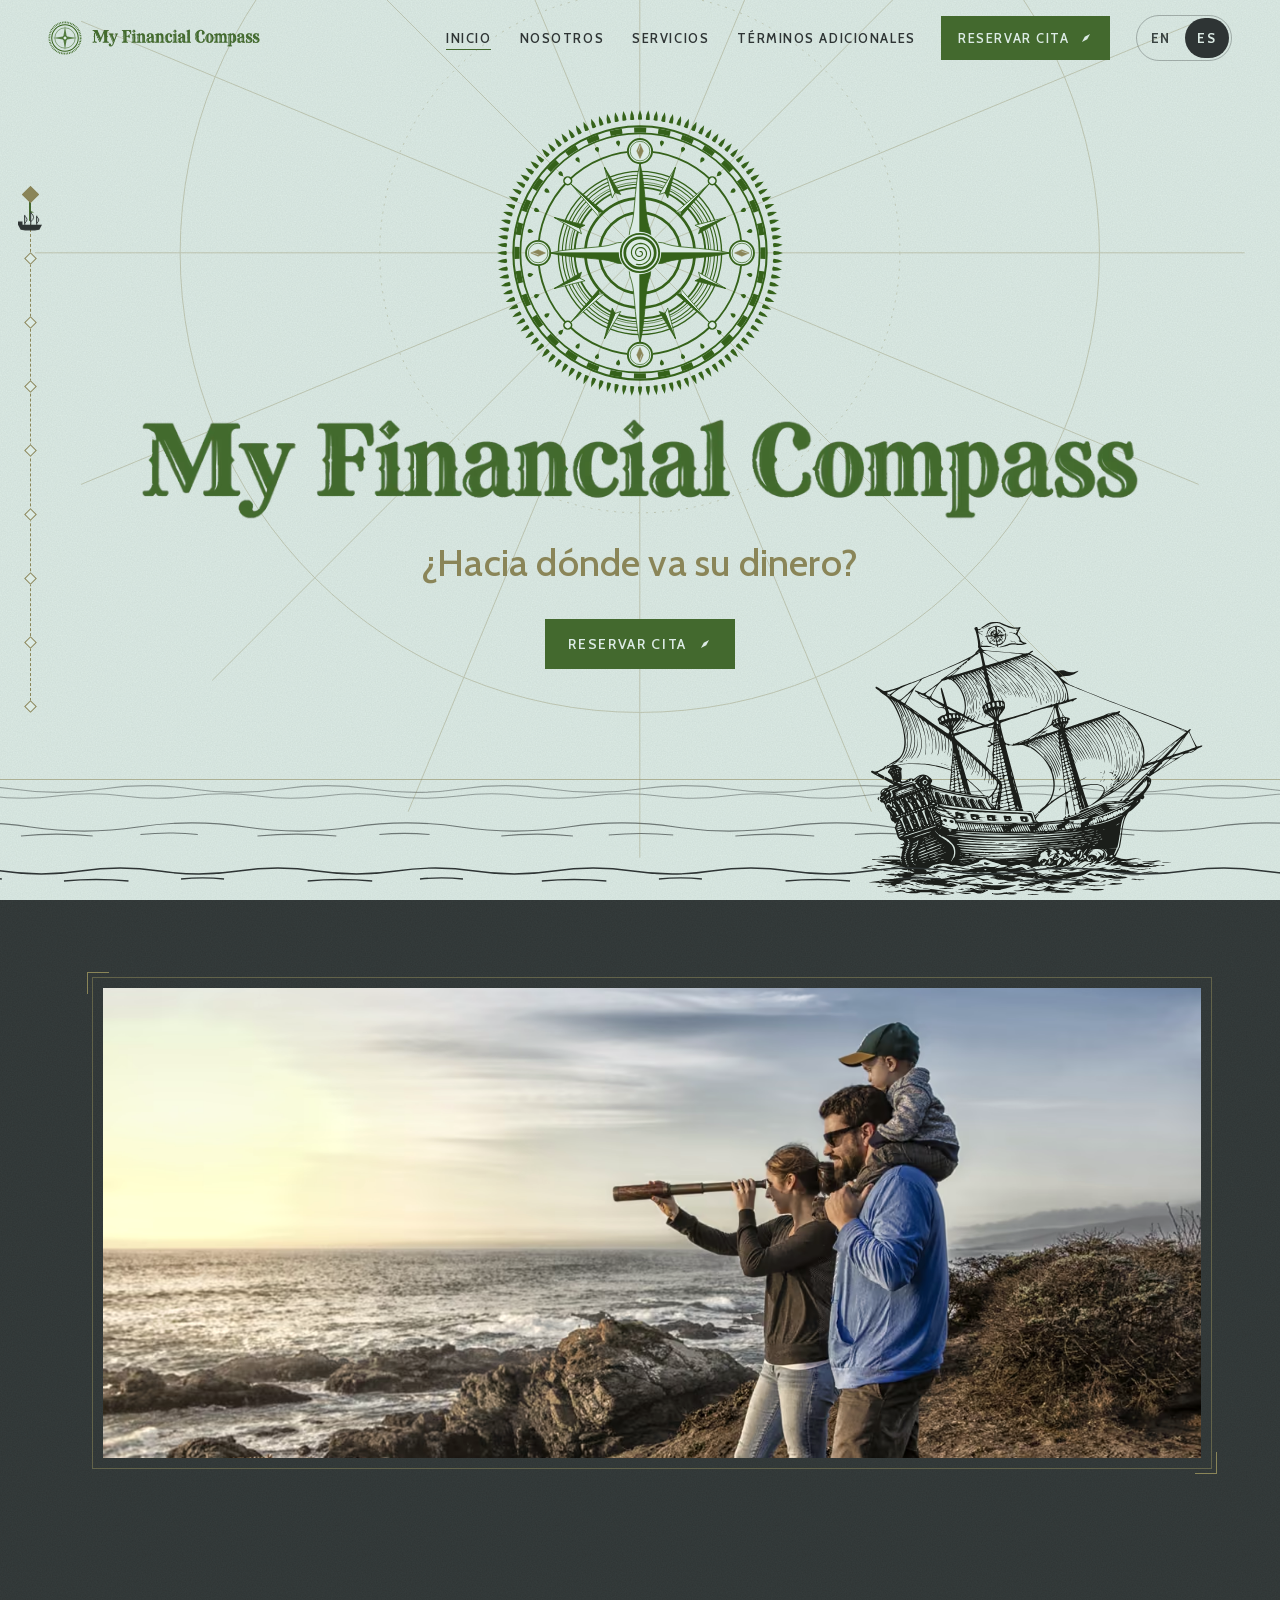
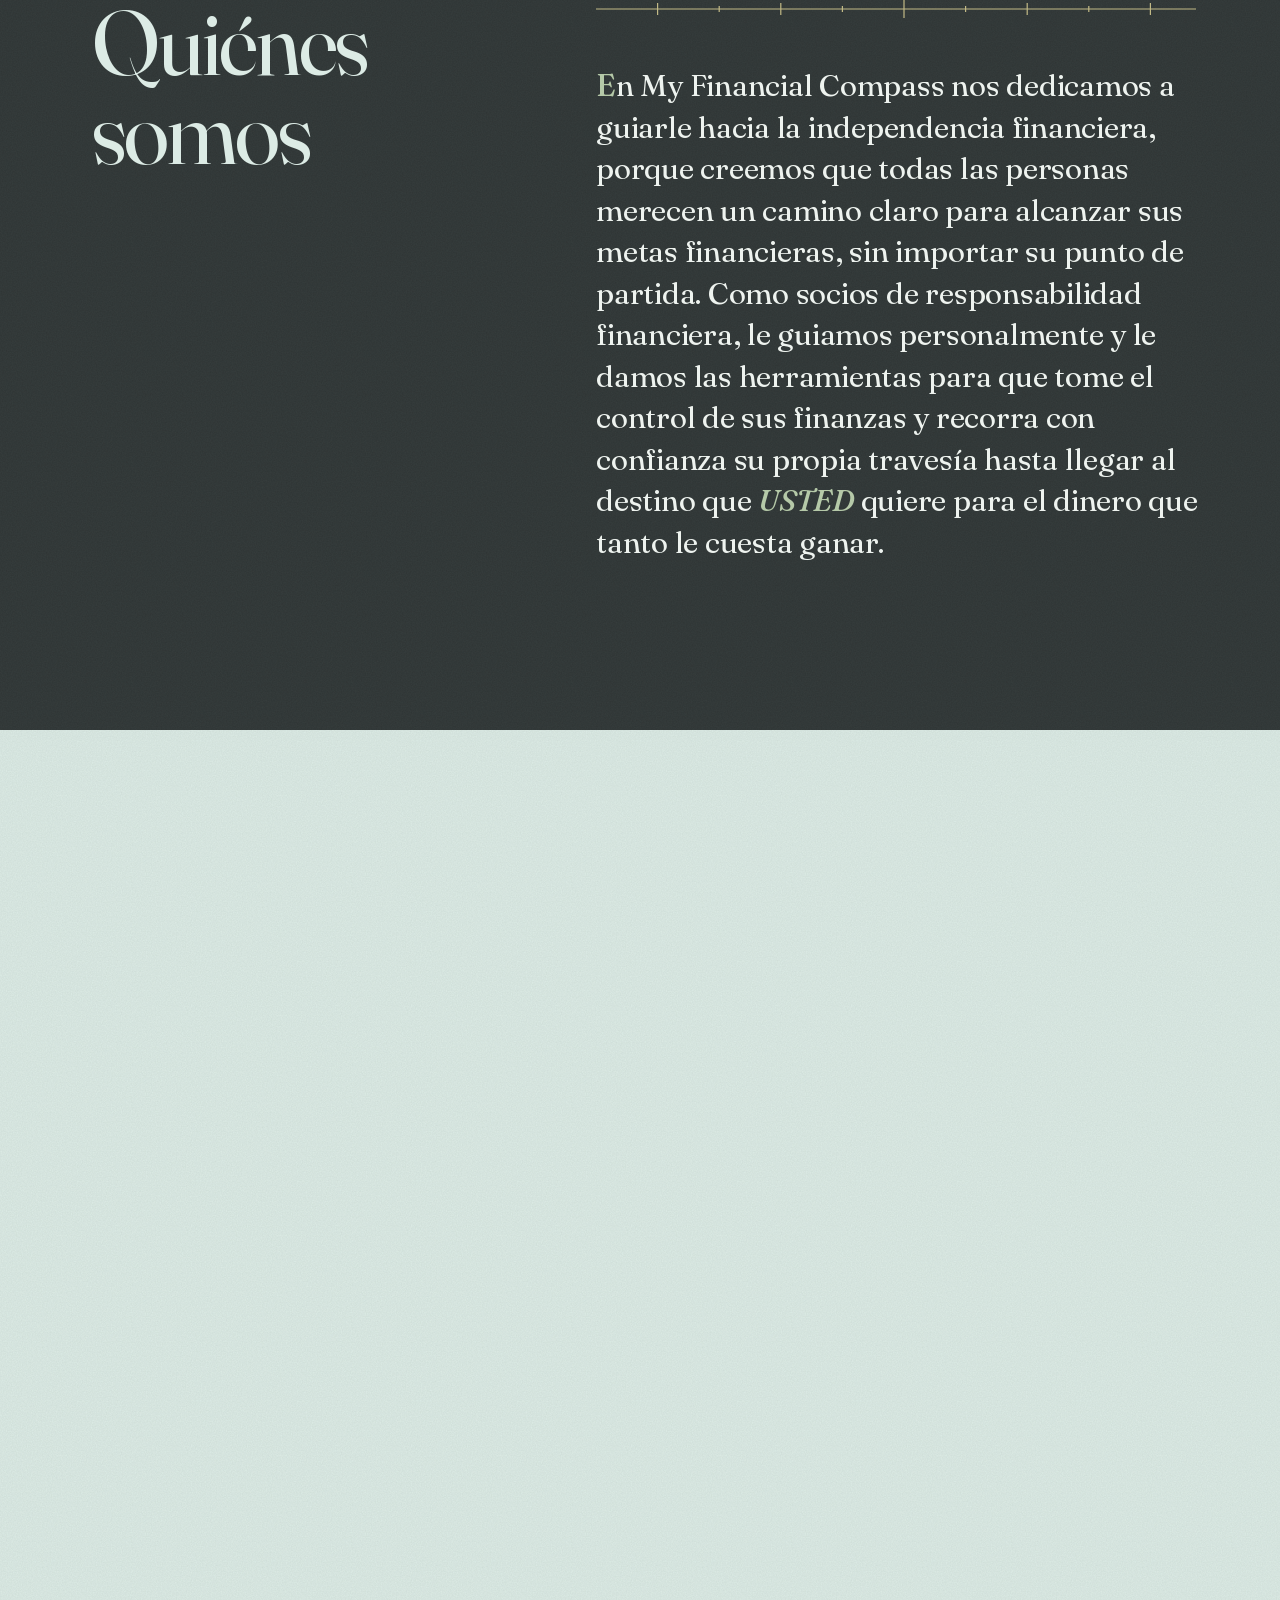
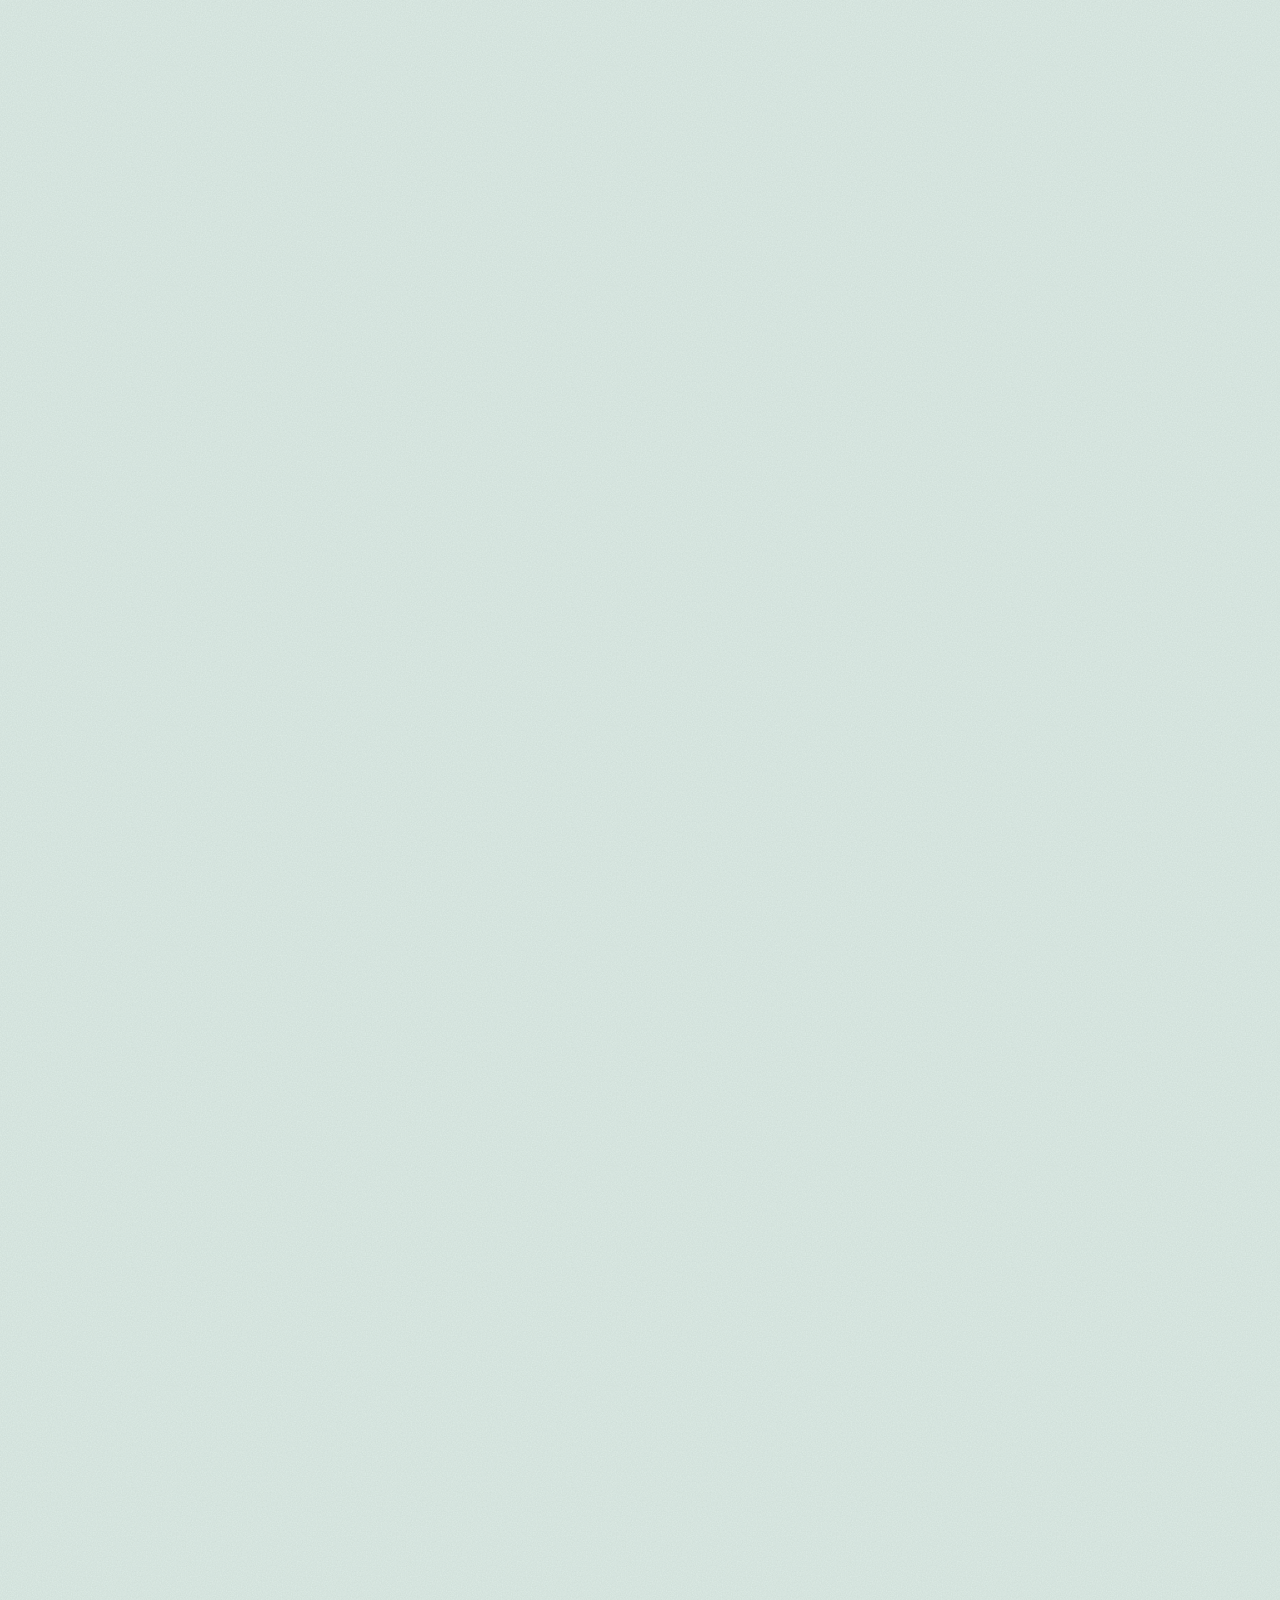
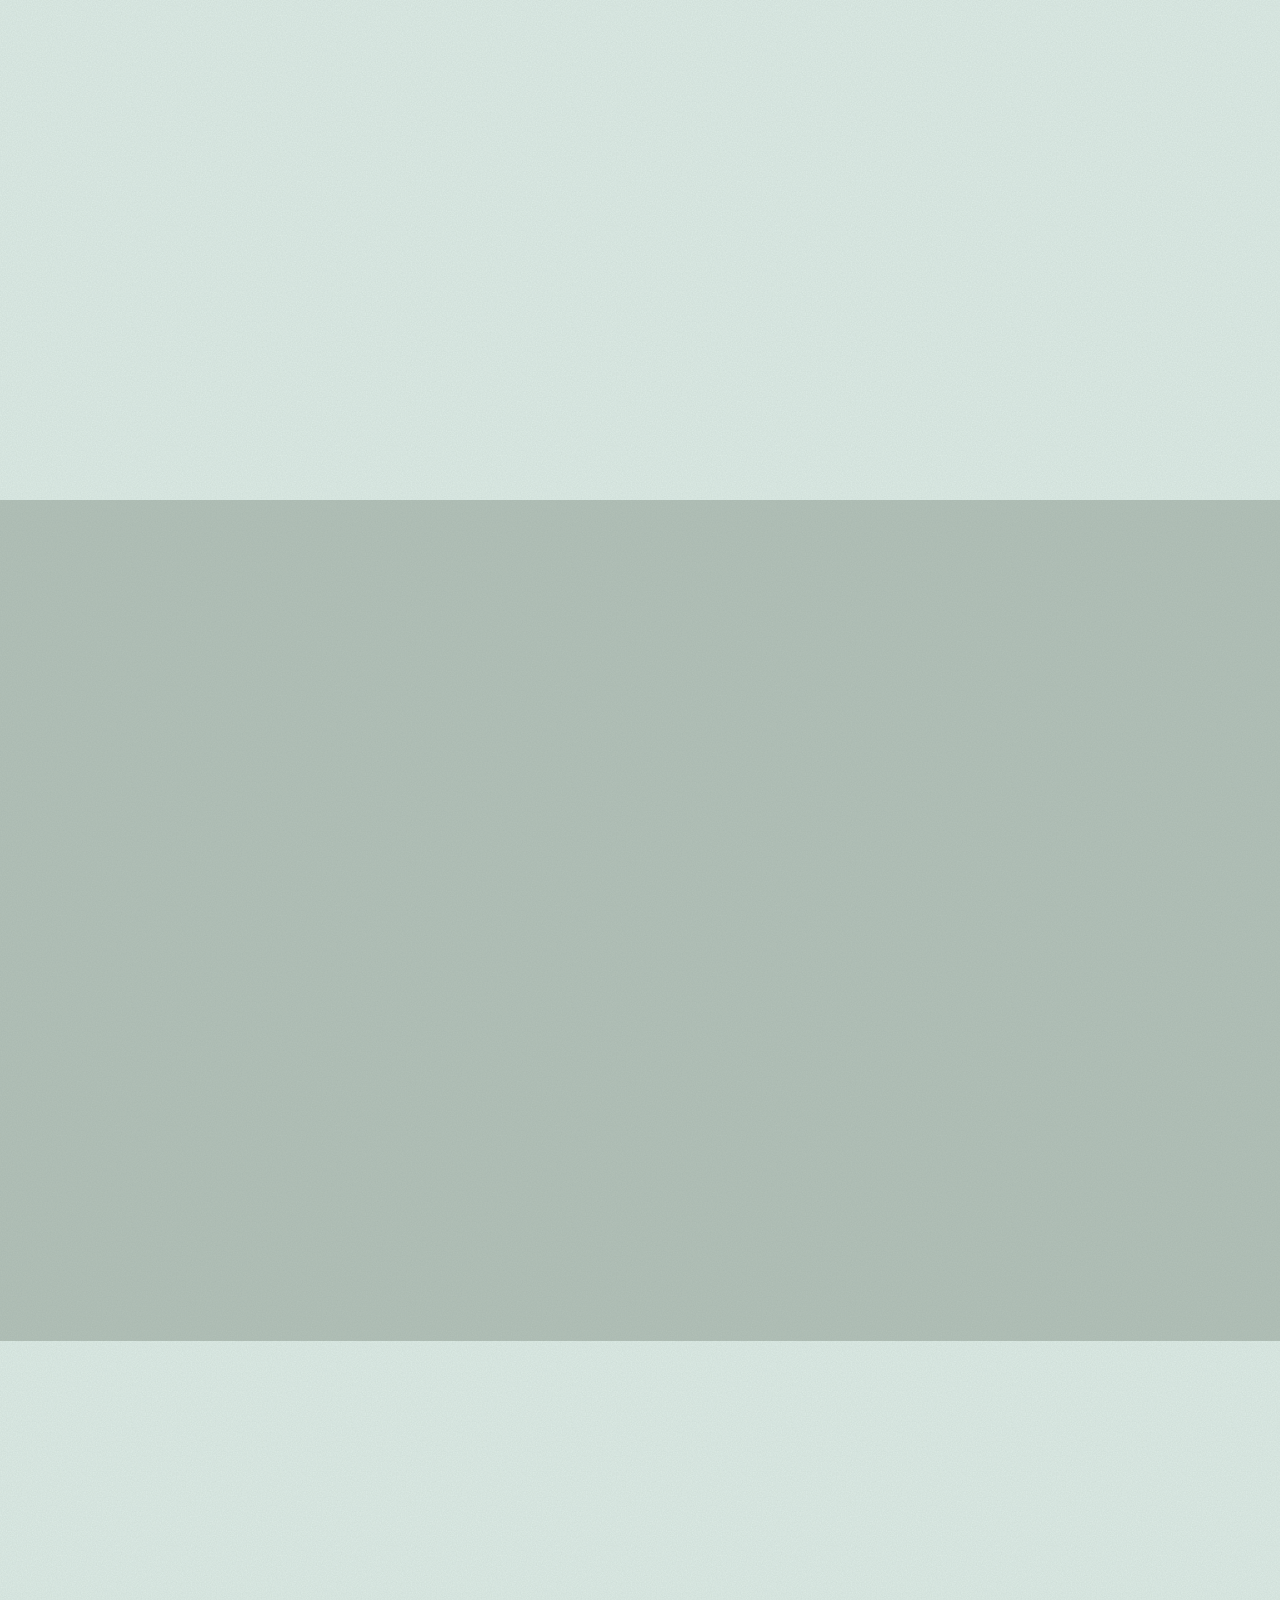
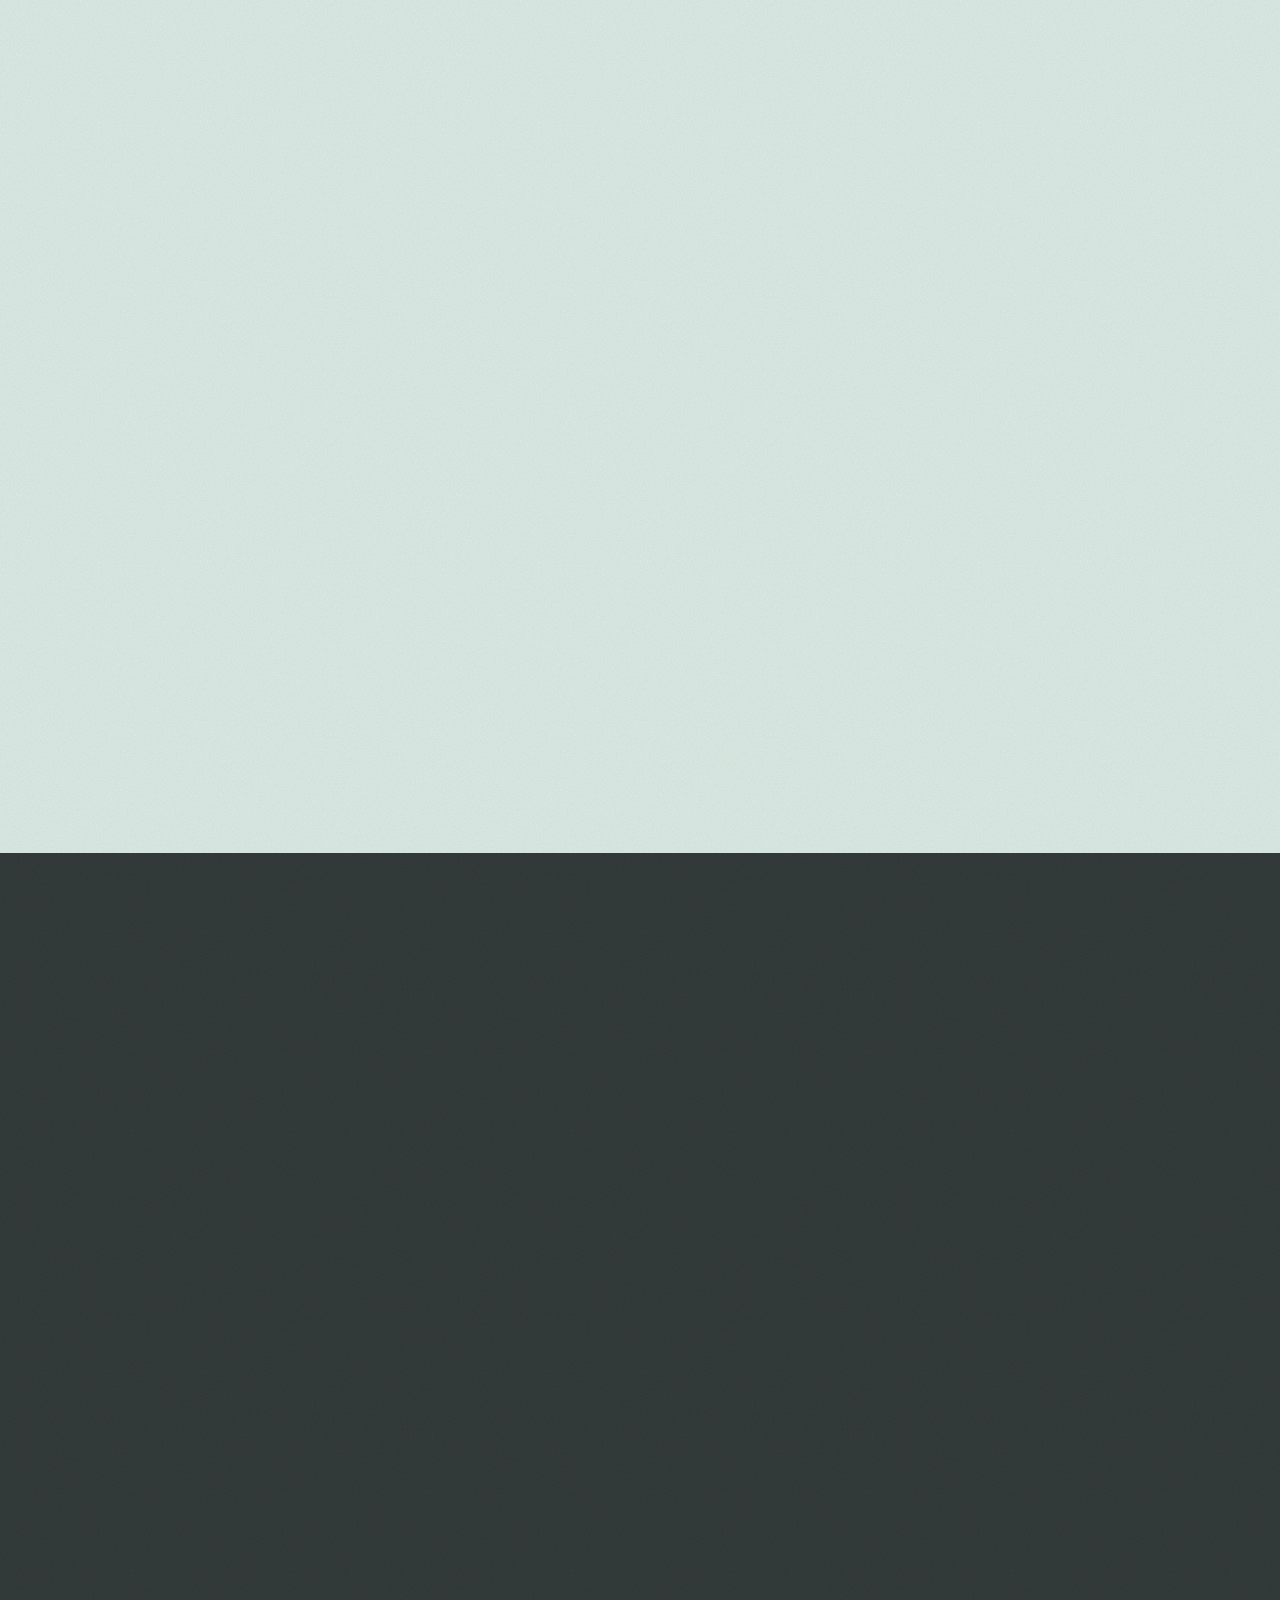
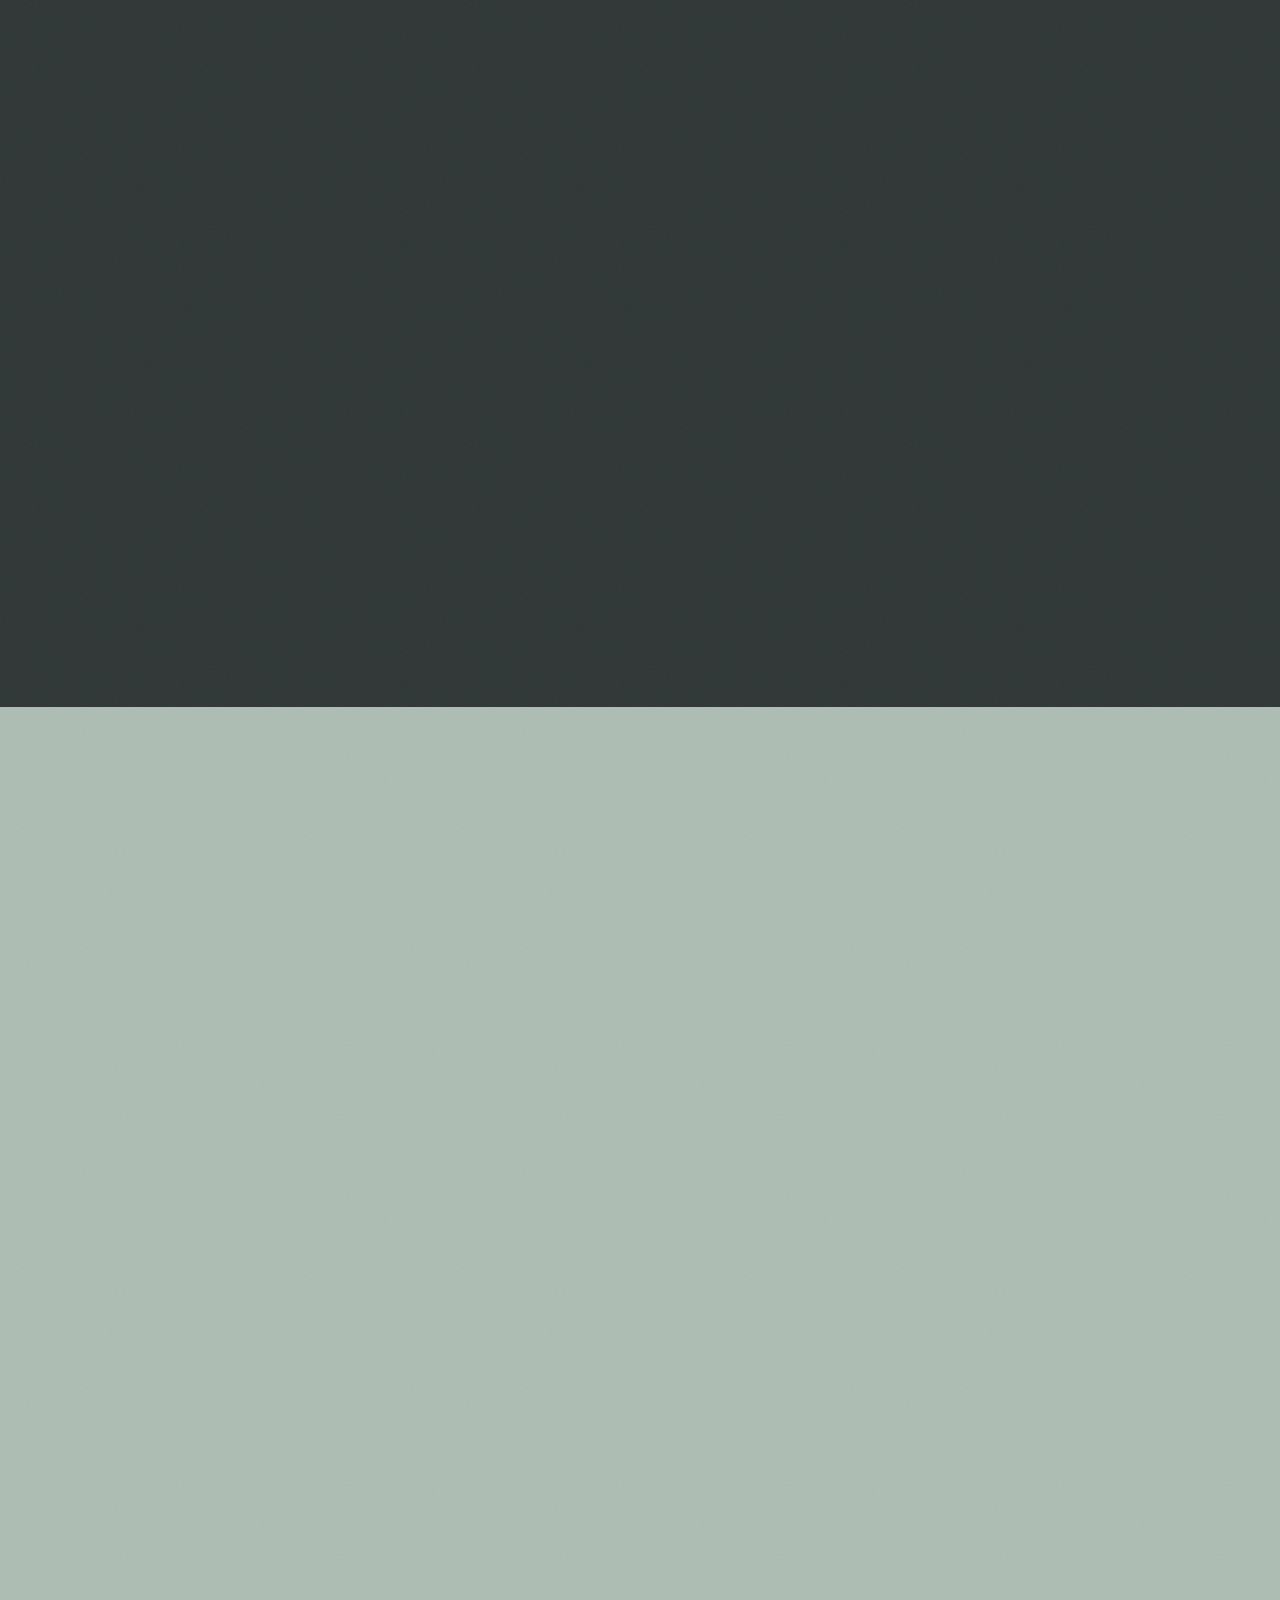
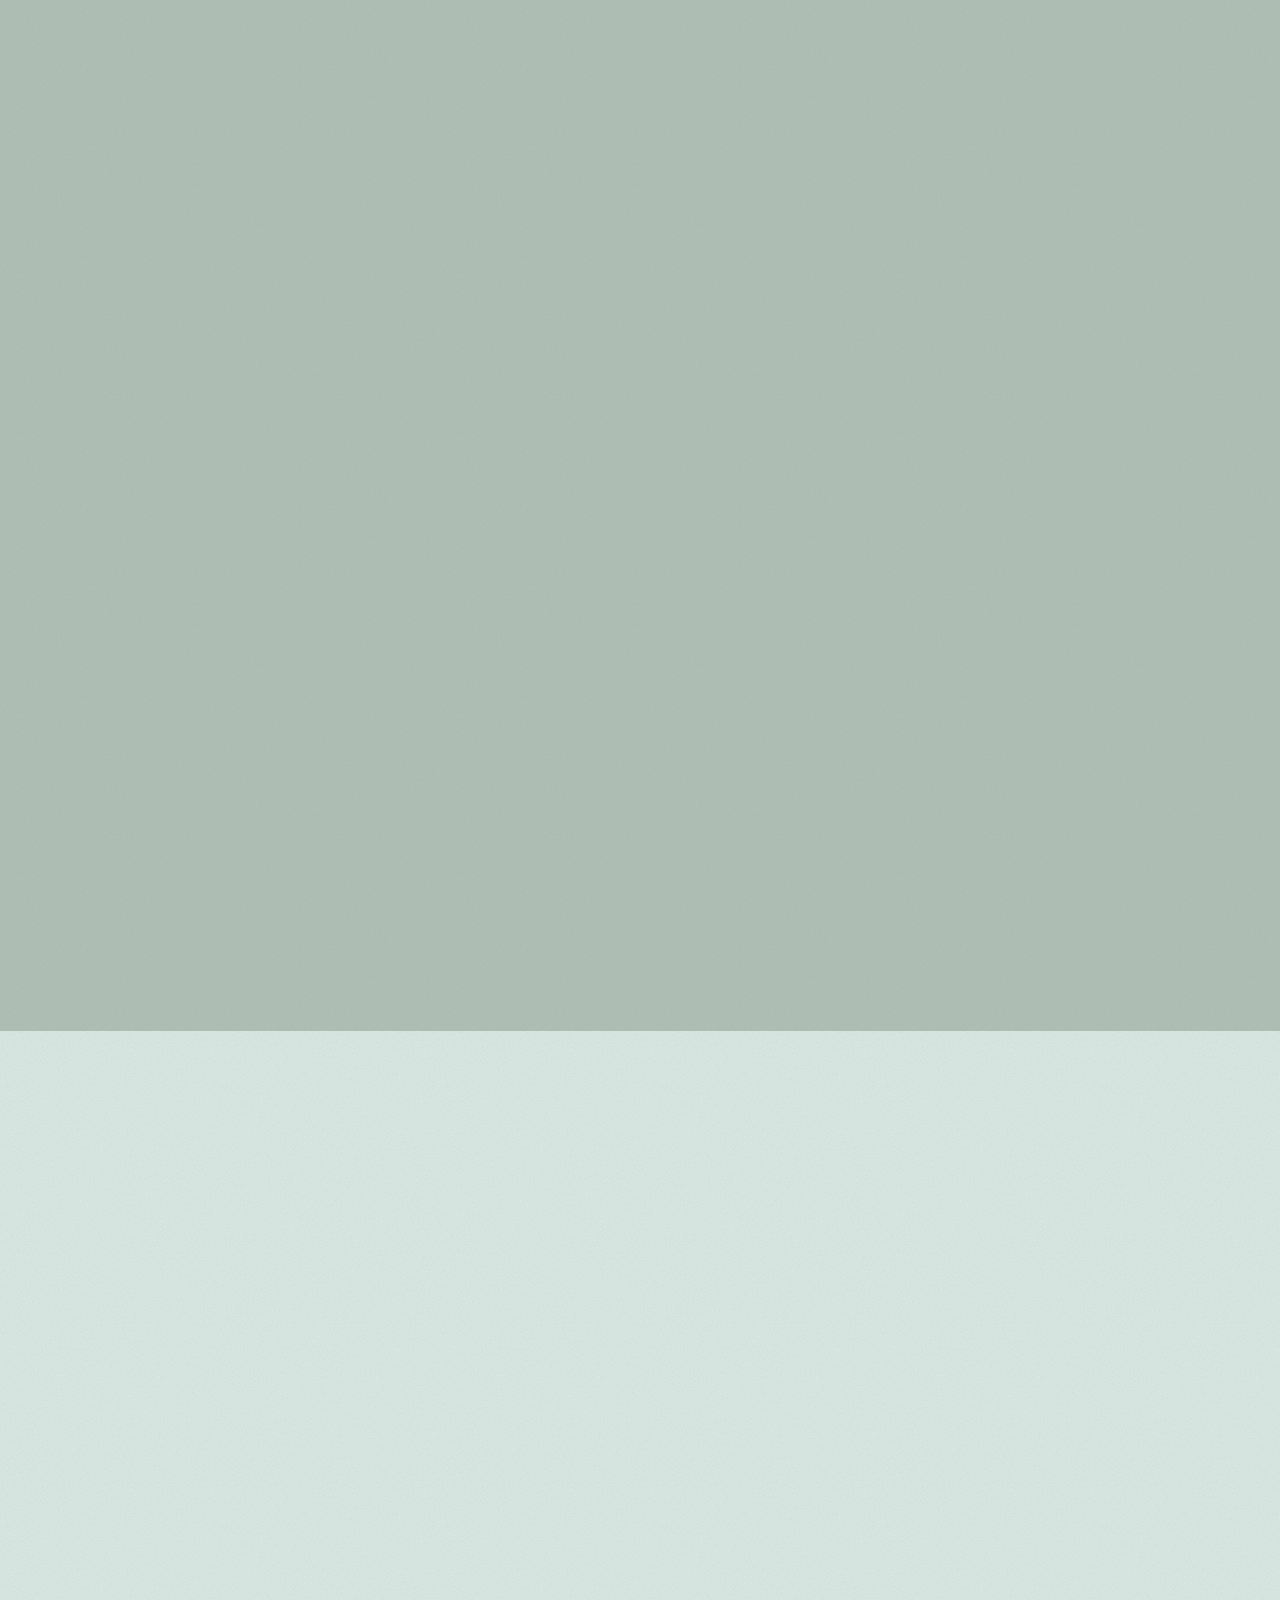
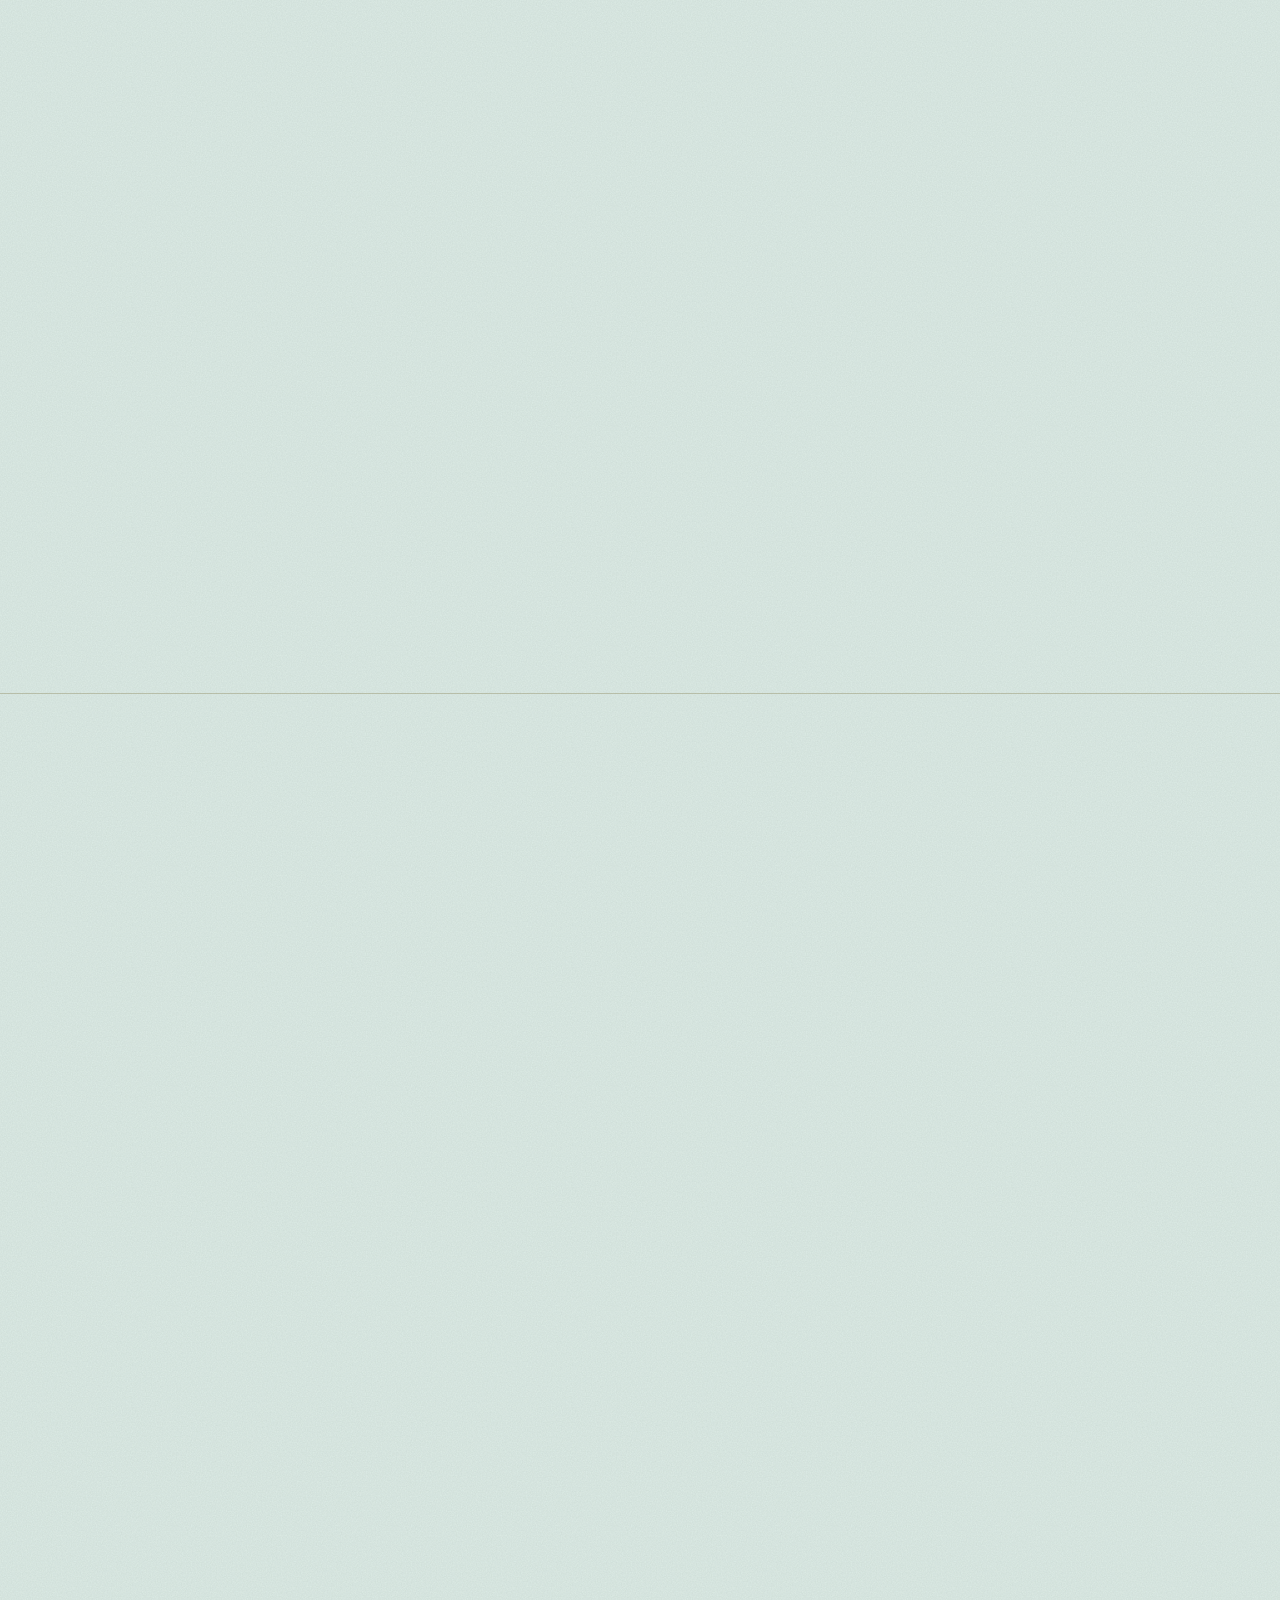
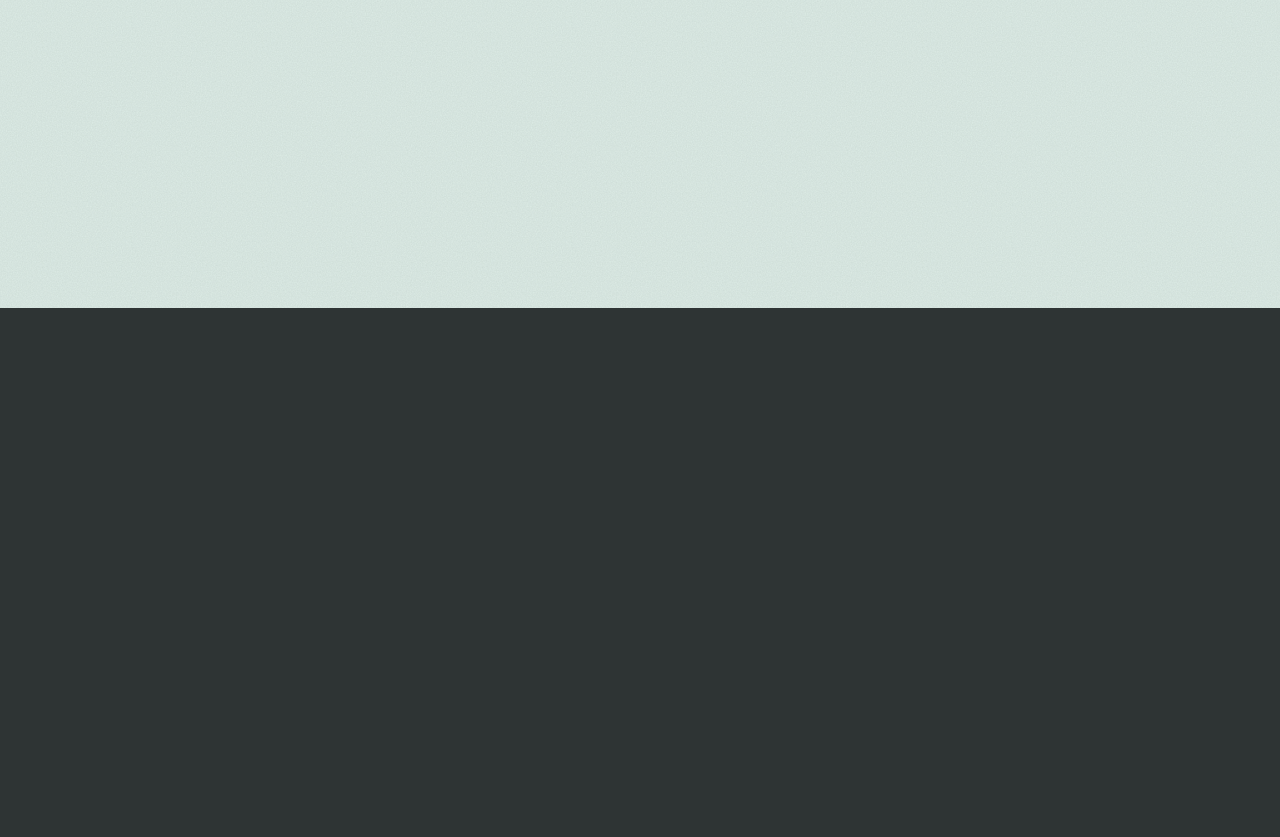
==== es/index.html @ ad10b334 "Add files via upload" ====
<!doctype html>
<html lang="es" class="no-js" data-alt="../">
<head>
<meta charset="utf-8">
<meta name="viewport" content="width=device-width, initial-scale=1, viewport-fit=cover">
<title data-i18n="meta.title">My Financial Compass: Orientación y asesoría financiera experta</title>
<meta name="description" content="My Financial Compass le ayuda a lograr la independencia financiera. Asesoría experta, planes personalizados y estrategias orientadas a sus metas. ¡Comience su travesía hoy!" data-i18n-attr="content:meta.description">
<link rel="canonical" href="https://www.myfinancialcompass.org/es/" data-i18n-attr="href:meta.canonical">
<link rel="alternate" hreflang="en" href="https://www.myfinancialcompass.org/">
<link rel="alternate" hreflang="es" href="https://www.myfinancialcompass.org/es/">
<link rel="alternate" hreflang="x-default" href="https://www.myfinancialcompass.org/">
<meta name="theme-color" content="#DCEBE5">
<meta property="og:type" content="website">
<meta property="og:site_name" content="My Financial Compass">
<meta property="og:title" content="My Financial Compass: Orientación y asesoría financiera experta" data-i18n-attr="content:meta.title">
<meta property="og:description" content="My Financial Compass le ayuda a lograr la independencia financiera. Asesoría experta, planes personalizados y estrategias orientadas a sus metas. ¡Comience su travesía hoy!" data-i18n-attr="content:meta.description">
<meta property="og:url" content="https://www.myfinancialcompass.org/es/" data-i18n-attr="content:meta.canonical">
<meta property="og:locale" content="es_US" data-i18n-attr="content:meta.locale">
<meta property="og:locale:alternate" content="en_US" data-i18n-attr="content:meta.localeAlt">
<meta property="og:image" content="https://www.myfinancialcompass.org/assets/img/og-card.jpg">
<meta property="og:image:width" content="1200">
<meta property="og:image:height" content="630">
<meta property="og:image:alt" content="La rosa de los vientos y el logotipo de My Financial Compass" data-i18n-attr="content:meta.ogAlt">
<meta name="twitter:card" content="summary_large_image">
<meta name="twitter:title" content="My Financial Compass: Orientación y asesoría financiera experta" data-i18n-attr="content:meta.title">
<meta name="twitter:description" content="My Financial Compass le ayuda a lograr la independencia financiera. Asesoría experta, planes personalizados y estrategias orientadas a sus metas. ¡Comience su travesía hoy!" data-i18n-attr="content:meta.description">
<meta name="twitter:image" content="https://www.myfinancialcompass.org/assets/img/og-card.jpg">
<link rel="icon" href="../assets/img/favicon.svg" type="image/svg+xml">
<link rel="icon" href="../assets/img/favicon-32.png" sizes="32x32" type="image/png">
<link rel="apple-touch-icon" href="../assets/img/apple-touch-icon.png">
<link rel="preload" as="image" type="image/avif" fetchpriority="high" media="(min-width: 720px)"
      imagesrcset="../assets/img/wordmark-640.avif 640w, ../assets/img/wordmark-1080.avif 1080w, ../assets/img/wordmark-1600.avif 1600w"
      imagesizes="(min-width: 1180px) 1000px, 88vw">
<link rel="preload" as="font" type="font/woff2" href="../assets/fonts/cabin-normal-latin.woff2" crossorigin>
<script>
/* Runs before first paint: language routing (URL > saved > browser), JS flag, intro mode.
   Redirecting here (instead of swapping text after load) keeps CLS at zero. */
(function () {
  var d = document.documentElement, page = d.lang === "es" ? "es" : "en";
  d.className = d.className.replace("no-js", "js");
  var q = /[?&]lang=(en|es)(?:&|$)/.exec(location.search), saved = null;
  try { saved = localStorage.getItem("mfc-lang"); } catch (e) {}
  var nav = ((navigator.languages && navigator.languages[0]) || navigator.language || "en").toLowerCase();
  var want = q ? q[1] : (page === "es" ? "es" : (saved === "es" || saved === "en" ? saved : (nav.indexOf("es") === 0 ? "es" : "en")));
  if (want !== page) {
    location.replace(d.getAttribute("data-alt") + (q ? "?lang=" + want : "") + location.hash);
    return;
  }
  if (!matchMedia("(prefers-reduced-motion: reduce)").matches) {
    var seen = null;
    try { seen = sessionStorage.getItem("mfc-intro"); } catch (e) {}
    d.className += seen ? " intro-short" : " intro-full";
    try { sessionStorage.setItem("mfc-intro", "1"); } catch (e) {}
  }
})();
</script>
<style>@font-face{font-family: "Cabin";font-style: normal;font-weight: 400 700;font-display: swap;src: url(../assets/fonts/cabin-normal-latin.woff2) format("woff2")}@font-face{font-family: "Fraunces Fallback";src: local("Georgia");size-adjust: 103%;ascent-override: 94%;descent-override: 25%;line-gap-override: 0%}@font-face{font-family: "Cabin Fallback";src: local("Arial");size-adjust: 93%;ascent-override: 104%;descent-override: 27%;line-gap-override: 0%}:root{--forest: #43692E;--forest-deep: #2C4A1E;--rose: #35621A;--brass: #8A8558;--brass-ink: #6B663F;--brass-light: #C2BA86;--ink: #2E3434;--ink-soft: #3A4442;--paper: #DCEBE5;--paper-deep: #B2C1B8;--sage: #B2C1B8;--mist: #EEF3EF;--abyss: #2E3434;--error: #8B2E1F;--serif: "Fraunces","Fraunces Fallback",Georgia,serif;--sans: "Cabin","Cabin Fallback",Arial,sans-serif;--gutter: clamp(16px,4vw,48px);--maxw: 1240px;--bar-h: 64px;--voyage-h: 0px;--ease-out: cubic-bezier(.16,1,.3,1);--ease-in-out: cubic-bezier(.77,0,.18,1);--grain: url("data:image/svg+xml,%3Csvg xmlns='http://www.w3.org/2000/svg' width='220' height='220'%3E%3Cfilter id='n'%3E%3CfeTurbulence type='fractalNoise' baseFrequency='.8' numOctaves='2' stitchTiles='stitch'/%3E%3CfeColorMatrix values='0 0 0 0 .16 0 0 0 0 .2 0 0 0 0 .19 0 0 0 .13 0'/%3E%3C/filter%3E%3Crect width='100%25' height='100%25' filter='url(%23n)'/%3E%3C/svg%3E");color-scheme: light}@media (min-width: 960px){:root{--bar-h: 76px}body{font-size: 1.125rem}}@media (min-width: 1880px){html{font-size: 112.5%}:root{--maxw: 1440px}}@media (min-width: 2400px){html{font-size: 125%}:root{--maxw: 1640px}}@media (max-width: 959px){:root{--voyage-h: calc(46px + env(safe-area-inset-bottom))}}*,*::before,*::after{box-sizing: border-box;margin: 0}html{-webkit-text-size-adjust: 100%;scroll-behavior: smooth;scroll-padding-top: calc(var(--bar-h) + env(safe-area-inset-top));overflow-x: clip}body{font-family: var(--sans);font-size: 1.09rem;line-height: 1.65;color: var(--ink-soft);background-color: var(--paper);background-image: var(--grain);-webkit-font-smoothing: antialiased;text-rendering: optimizeLegibility;overflow-x: clip;padding-bottom: var(--voyage-h)}img,svg,picture{display: block;max-width: 100%}img{height: auto}button{font: inherit;color: inherit;cursor: pointer;border: 0;background: none;padding: 0}a{color: inherit;text-decoration: none}p{text-wrap: pretty}h1,h2,h3,h4{font-weight: 400;text-wrap: balance}ul,ol{padding: 0;list-style: none}::selection{background: var(--forest);color: var(--paper)}:focus-visible{outline: 2px solid var(--forest);outline-offset: 3px}.sr-only{position: absolute !important;width: 1px;height: 1px;padding: 0;margin: -1px;overflow: hidden;clip: rect(0 0 0 0);white-space: nowrap;border: 0}.skip-link{position: fixed;top: -100px;left: 16px;z-index: 100;padding: .7rem 1rem;background: var(--ink);color: var(--paper);font-weight: 600}.skip-link:focus{top: calc(12px + env(safe-area-inset-top))}.btn{--btn-bg: var(--forest);--btn-fg: var(--paper);--btn-sweep: var(--ink);--btn-line: var(--forest);position: relative;isolation: isolate;overflow: hidden;display: inline-flex;align-items: center;justify-content: center;gap: .75em;min-height: 50px;padding: .9rem 1.4rem;font: 600 .875rem/1 var(--sans);letter-spacing: .12em;text-transform: uppercase;color: var(--btn-fg);background: var(--btn-bg);border: 1px solid var(--btn-line);transition: color .5s var(--ease-out)}.btn::before{content: "";position: absolute;inset: -1px;z-index: -1;background: var(--btn-sweep);transform: scaleX(0);transform-origin: left;transition: transform .65s var(--ease-out)}.btn--sm{min-height: 44px;padding: .6rem 1rem;font-size: .8125rem}.btn--ghost{--btn-bg: transparent;--btn-fg: var(--forest);--btn-sweep: var(--forest)}.btn--block{width: 100%}.i-needle{width: 14px;height: 14px;fill: currentColor;flex: none;transform: rotate(45deg);transition: transform .9s var(--ease-out)}@media (hover: hover){.btn:hover::before{transform: scaleX(1)}.btn--ghost:hover{--btn-fg: var(--paper)}.btn:hover .i-needle,a:hover>.i-needle{transform: rotate(405deg)}}.coord{font: 600 .8125rem/1.3 var(--sans);letter-spacing: .18em;text-transform: uppercase;color: var(--brass-ink);font-variant-numeric: tabular-nums}.site-header{position: fixed;inset: 0 0 auto;z-index: 50;padding-top: env(safe-area-inset-top);transition: background-color .5s var(--ease-out),box-shadow .5s var(--ease-out)}.bar{height: var(--bar-h);display: flex;align-items: center;gap: clamp(8px,2vw,28px);padding-inline: max(var(--gutter),env(safe-area-inset-left)) max(var(--gutter),env(safe-area-inset-right));transition: height .5s var(--ease-out)}.is-compact .site-header,.menu-open .site-header{background-color: rgba(220,235,229,.95);box-shadow: 0 1px 0 rgba(138,133,88,.45)}@supports (backdrop-filter: blur(8px)){.is-compact .site-header{background-color: rgba(220,235,229,.9);backdrop-filter: blur(10px) saturate(1.1);-webkit-backdrop-filter: blur(10px) saturate(1.1)}}@media (min-width: 960px){.is-compact .bar{height: 62px}}.brand{display: flex;align-items: center;gap: 10px;min-height: 44px;margin-right: auto;color: var(--rose)}.mini-compass{width: 34px;height: 34px;flex: none;overflow: visible}.mini-star{transform-box: view-box;transform-origin: 0 0}.brand-word{width: clamp(104px,30vw,168px);opacity: 0;transform: translateY(6px);transition: opacity .5s var(--ease-out),transform .6s var(--ease-out)}.is-compact .brand-word,.menu-open .brand-word{opacity: 1;transform: none}.nav{display: none}.nav ul{display: flex;gap: clamp(18px,2.2vw,34px)}.nav a{position: relative;display: inline-flex;align-items: center;min-height: 44px;font: 600 .8125rem/1 var(--sans);letter-spacing: .12em;text-transform: uppercase;color: var(--ink)}.nav a::after{content: "";position: absolute;left: 0;right: 0;bottom: 10px;height: 1px;background: var(--forest);transform: scaleX(0);transform-origin: right;transition: transform .5s var(--ease-out)}.nav a:hover::after,.nav a[aria-current="true"]::after{transform: scaleX(1);transform-origin: left}.bar-book{display: none}@media (min-width: 540px){.bar-book{display: inline-flex}}.nav a,.bar-book{white-space: nowrap}@media (min-width: 1100px){.nav{display: block}}.menu-toggle{display: inline-flex;align-items: center;gap: 10px;min-height: 44px;min-width: 44px;justify-content: flex-end;font: 600 .8125rem/1 var(--sans);letter-spacing: .14em;text-transform: uppercase;color: var(--ink)}.menu-icon{display: grid;gap: 6px;width: 22px}.menu-icon span{height: 1.5px;background: currentColor;transition: transform .45s var(--ease-out)}.menu-open .menu-icon span:first-child{transform: translateY(3.75px) rotate(45deg)}.menu-open .menu-icon span:last-child{transform: translateY(-3.75px) rotate(-45deg)}@media (min-width: 1100px){.menu-toggle{display: none}}.lang{display: inline-flex;flex: none;gap: 2px;padding: 2px;border: 1px solid rgba(46,52,52,.32);border-radius: 999px}.lang-opt{display: inline-flex;align-items: center;justify-content: center;min-width: 44px;min-height: 40px;padding: 0 12px;border-radius: 999px;font: 700 .8125rem/1 var(--sans);letter-spacing: .12em;color: var(--ink-soft);transition: background-color .3s var(--ease-out),color .3s var(--ease-out)}.lang-opt[aria-current="true"]{background: var(--ink);color: var(--paper)}@media (hover: hover){.lang-opt:not([aria-current="true"]):hover{color: var(--forest)}}@media (max-width: 380px){.menu-toggle-label{display: none}}.menu[hidden]{display: none}.hero{position: relative;display: grid;grid-template-rows: 1fr auto;min-height: calc(100vh - var(--voyage-h));min-height: calc(100svh - var(--voyage-h));padding-top: calc(var(--bar-h) + env(safe-area-inset-top));overflow: clip}.hero-inner{position: relative;z-index: 2;display: flex;flex-direction: column;align-items: center;justify-content: center;gap: clamp(10px,2.2vh,24px);padding: clamp(12px,3vh,40px) var(--gutter) 0;text-align: center}.hero-rose-wrap{position: relative;width: clamp(140px,min(32vh,44vw),22.5rem);aspect-ratio: 1}.hero-rose{position: absolute;inset: 0}.hero-rhumbs{position: absolute;left: -160%;top: -160%;width: 420%;height: 420%;max-width: none;color: var(--brass);opacity: .34;pointer-events: none;z-index: -1}.hero-rhumbs path,.hero-rhumbs circle{stroke-width: 1}.compass{position: relative;width: 100%;height: 100%;--c-ink: var(--rose);--c-paper: var(--paper)}.c-layer,.c-teeth>svg,.c-rings>svg{position: absolute;inset: 0;width: 100%;height: 100%;overflow: visible}.c-star,.c-teeth,.c-needles,.c-band,.c-center{transform-origin: 50% 50%}.c-star{will-change: transform}.compass--hero .dia{fill: var(--brass);stroke: var(--brass)}.hero-title{position: relative;width: min(88vw,62.5rem);line-height: 0}.hero-wordmark{width: 100%}.hero-sub{position: relative;font: 500 clamp(1.5rem,3.1vw,2.35rem)/1.2 var(--sans);color: var(--brass);letter-spacing: .005em;max-width: min(100%,46rem)}:root[lang="en"] .hero-sub{text-transform: capitalize}.hero-actions{display: flex;flex-wrap: wrap;align-items: center;justify-content: center;gap: 14px 28px;margin-top: clamp(4px,1.5vh,16px)}.horizon{position: relative;z-index: 1;height: clamp(120px,25vh,280px);pointer-events: none}.horizon::before{content: "";position: absolute;left: 0;right: 0;top: 46%;height: 1px;background: rgba(138,133,88,.55)}.sea{position: absolute;left: -6%;width: 112%;height: 30px;max-width: none;fill: none;stroke: var(--ink);stroke-width: 1.1;overflow: visible}.sea path{vector-effect: non-scaling-stroke}.sea--back{top: 44%;opacity: .4;animation: sea 7s ease-in-out infinite alternate}.sea--mid{top: 62%;opacity: .62;animation: sea 5.5s ease-in-out infinite alternate-reverse}.sea--front{bottom: 4%;z-index: 3;stroke-width: 1.4;animation: sea 4.6s ease-in-out infinite alternate}@keyframes sea{to{transform: translateX(-4.5%)}}.hero.is-paused .sea{animation-play-state: paused}.ship{position: absolute;aspect-ratio: 841 / 673}.ship-layer{position: absolute;max-width: none}.ship-hull{left: 6.18%;top: 52.3%;width: 79.07%;height: 40.12%}.ship-rig-l{left: 3.69%;top: 2.38%;width: 46.49%;height: 80.68%;transform-origin: 84.1% 83.2%}.ship-rig-r{left: 49.7%;top: 11.29%;width: 50.18%;height: 71.92%;transform-origin: -13.7% 81%}.ship-flag{left: 35.43%;top: .89%;width: 13.79%;height: 9.66%;transform-origin: 1.7% 52.3%}.ship-waves{left: .71%;top: 82.62%;width: 90.37%;height: 17.38%}.ship--hero{z-index: 2;width: clamp(170px,44vw,440px);right: clamp(4px,6vw,150px);bottom: 2%;transform-origin: 46% 88%}@media (min-width: 960px){.ship--hero{width: clamp(260px,27vw,460px)}}@media (orientation: landscape) and (max-height: 560px){.hero{min-height: 0}.hero-inner{padding-top: 8px;gap: 10px}.hero-rose-wrap{width: clamp(110px,30vh,170px)}.hero-title{width: min(64vw,40rem)}.hero-sub{font-size: 1.5rem}.horizon{height: 150px}.ship--hero{width: 190px}}main>.sec,.site-footer{content-visibility: auto;contain-intrinsic-size: auto 1000px}#values.is-pinned{contain-intrinsic-size: auto 3000px}#services,#captain,#contact,#terms{contain-intrinsic-size: auto 1500px}.voyage{position: fixed;z-index: 40;color: var(--ink);--v-line: var(--brass);--v-fill: var(--forest);--v-paper: var(--paper);transition: opacity .5s}.voyage-track{position: relative}.voyage-line,.voyage-progress{position: absolute;pointer-events: none}.voyage ol{position: relative;display: flex;justify-content: space-between}.port{position: relative;display: grid;place-items: center}.port-mark{width: 9px;height: 9px;rotate: 45deg;border: 1.5px solid var(--v-line);background: var(--v-paper);transition: background-color .4s,border-color .4s,scale .5s var(--ease-out)}.port.is-passed .port-mark{background: var(--v-fill);border-color: var(--v-fill)}.port.is-current .port-mark{background: var(--brass);border-color: var(--brass);scale: 1.35}.voyage-ship{position: absolute;width: 30px;height: 26px;pointer-events: none;will-change: transform}.on-dark .voyage{color: var(--paper);--v-paper: var(--abyss);--v-fill: var(--brass-light)}.vs-sails{transform-box: fill-box;transform-origin: 50% 100%;transition: transform .8s var(--ease-out)}.voyage.is-docked .vs-sails{transform: scaleY(.35)}@media (min-width: 960px){.voyage{left: max(14px,env(safe-area-inset-left));top: 50%;translate: 0 -50%;width: 32px;height: min(60vh,540px)}.voyage-track{height: 100%}.voyage-line{left: 50%;top: 14px;bottom: 14px;border-left: 1.5px dashed var(--v-line)}.voyage-progress{left: calc(50% - .75px);top: 14px;bottom: 14px;width: 2px;background: var(--v-fill);transform-origin: top;transform: scaleY(0)}.voyage ol{flex-direction: column;height: 100%}.port{width: 32px;height: 28px}.port-label{position: absolute;left: 40px;top: 50%;translate: -6px -50%;display: flex;gap: 8px;align-items: baseline;padding: 7px 10px;background: var(--ink);color: var(--paper);font: 600 .8125rem/1.2 var(--sans);white-space: nowrap;opacity: 0;pointer-events: none;transition: opacity .3s,translate .4s var(--ease-out)}.port-label .coord{color: var(--brass-light);font-size: .75rem}.port:hover .port-label,.port:focus-visible .port-label{opacity: 1;translate: 0 -50%}.voyage-ship{left: 50%;top: 14px;margin: -13px 0 0 -15px}}@media (max-width: 959px){.voyage{left: 0;right: 0;bottom: 0;height: var(--voyage-h);padding: 0 max(10px,env(safe-area-inset-left)) env(safe-area-inset-bottom) max(10px,env(safe-area-inset-right));background: rgba(220,235,229,.95);box-shadow: 0 -1px 0 rgba(46,52,52,.25)}.on-dark .voyage{background: rgba(46,52,52,.95)}.voyage-track{height: 46px}.voyage-line{top: 50%;left: calc(100% / 18);right: calc(100% / 18);border-top: 1.5px dashed var(--v-line)}.voyage-progress{top: calc(50% - .75px);left: calc(100% / 18);right: calc(100% / 18);height: 2px;background: var(--v-fill);transform-origin: left;transform: scaleX(0)}.voyage ol{height: 100%}.voyage li{flex: 1 1 0}.port{width: 100%;height: 46px}.port-label{position: absolute;width: 1px;height: 1px;overflow: hidden;clip: rect(0 0 0 0);white-space: nowrap}.voyage-ship{top: 2px;left: calc(100% / 18);margin-left: -15px;width: 28px;height: 24px}}.compass--hero .c-teeth{animation: spin 220s linear infinite}.ship--hero{animation: ship-rock 6.6s ease-in-out infinite alternate}.ship--hero .ship-rig{animation: rig-breathe 5.4s ease-in-out infinite alternate}.ship--hero .ship-flag{animation: flag-wave 1.6s ease-in-out infinite alternate}.ship--hero .ship-waves{animation: ship-sea 4.8s ease-in-out infinite alternate}.hero.is-paused .ship--hero,.hero.is-paused .ship-layer,.hero.is-paused .c-teeth,.hero.is-paused .sea{animation-play-state: paused}@keyframes spin{to{transform: rotate(360deg)}}@keyframes ship-rock{0%{transform: translateY(0) rotate(-1.9deg)}50%{transform: translateY(-5px) rotate(0deg)}100%{transform: translateY(0) rotate(1.9deg)}}@keyframes rig-breathe{to{transform: scaleX(1.024)}}@keyframes flag-wave{to{transform: skewY(3.5deg) scaleX(.965)}}@keyframes ship-sea{to{transform: translateX(7px)}}:root{--ease-expo: cubic-bezier(.87,0,.13,1);--ease-back: cubic-bezier(.34,1.56,.64,1)}.curtain{display: none}.intro-full .curtain,.intro-short .curtain{display: block;position: absolute;inset: -6px -8px;z-index: 2;background: #d5e4de;transform-origin: 100% 50%;animation: curtain .8s var(--ease-expo) 1.05s both}.intro-full .hero-sub .curtain{animation-duration: .7s;animation-delay: 1.2s}.intro-full .hero-rose{z-index: 3;animation: rose-in .85s var(--ease-expo) .95s backwards}.intro-full .compass--hero [data-draw] circle{stroke-dasharray: 1;animation: draw .7s cubic-bezier(.65,0,.35,1) backwards;animation-delay: calc(var(--k) * 45ms)}.intro-full .compass--hero .c-band{animation: band-in .8s var(--ease-out) .1s backwards}.intro-full .compass--hero .tooth-s{animation: fade-in .22s ease-out backwards;animation-delay: calc(.15s + var(--k) * 40ms)}.intro-full .compass--hero [data-extras]{animation: fade-in .45s ease-out .3s backwards}.intro-full .compass--hero .c-diamonds{animation: fade-in .3s ease-out .35s backwards}.intro-full .compass--hero .dia{animation: dia-lit .3s ease-out backwards;animation-delay: calc(.75s + var(--k) * 90ms)}.intro-full .compass--hero .c-needles{animation: pop-in .7s var(--ease-back) .35s backwards}.intro-full .compass--hero .c-center{animation: pop-in-c .6s cubic-bezier(.34,1.9,.64,1) .4s backwards}.intro-full .compass--hero .c-star{animation: needle 1.3s .4s backwards}.intro-full .hero-actions{animation: fade-in .7s ease-out 1.4s backwards}.intro-full .ship--hero{animation: ship-rock 6.6s ease-in-out infinite alternate,fade-in .7s ease-out 1.45s backwards}.intro-full .site-header{animation: fade-in .7s ease-out 1.5s backwards}.intro-full .voyage{animation: fade-in .7s ease-out 1.55s backwards}@keyframes curtain{from{transform: scaleX(1)}to{transform: scaleX(0)}}@keyframes rose-in{from{transform: translateY(var(--rose-dy)) scale(var(--rose-s))}}:root{--rose-dy: 24svh;--rose-s: 1.2}@media (min-width: 720px){:root{--rose-dy: 18svh;--rose-s: 1.15}}@keyframes draw{from{stroke-dashoffset: 1}to{stroke-dashoffset: 0}}@keyframes band-in{from{opacity: 0;transform: scale(.92)}}@keyframes fade-in{from{opacity: 0}}@keyframes dia-lit{from{fill: var(--rose);stroke: var(--rose)}}@keyframes pop-in{from{opacity: 0;transform: scale(.72)}}@keyframes pop-in-c{from{opacity: 0;transform: scale(.3)}}@keyframes needle{0%{opacity: 0;transform: rotate(-230deg);animation-timing-function: cubic-bezier(.2,.7,.3,1)}12%{opacity: 1}46%{transform: rotate(16deg);animation-timing-function: ease-in-out}62%{transform: rotate(-8deg);animation-timing-function: ease-in-out}76%{transform: rotate(3.5deg);animation-timing-function: ease-in-out}88%{transform: rotate(-1.5deg);animation-timing-function: ease-out}100%{transform: rotate(0deg)}}.intro-short .hero-rose{animation: rose-short .5s var(--ease-out) backwards}.intro-short .compass--hero .c-star{animation: star-short .6s var(--ease-back) backwards}.intro-short .curtain{animation-duration: .5s;animation-delay: .04s}.intro-short .hero-sub .curtain{animation-delay: .1s}@keyframes rose-short{from{opacity: 0;transform: scale(.95)}}@keyframes star-short{from{transform: rotate(-40deg)}}.intro-skip{position: fixed;right: max(16px,env(safe-area-inset-right));bottom: calc(var(--voyage-h) + 16px);z-index: 60;min-height: 44px;padding: 0 16px;font: 600 .8125rem/1 var(--sans);letter-spacing: .14em;text-transform: uppercase;color: var(--brass-ink);border: 1px solid rgba(138,133,88,.6);background: var(--paper)}@media (prefers-reduced-motion: reduce){html{scroll-behavior: auto}.sea,.ship--hero,.ship-layer,.compass--hero .c-teeth{animation: none}}</style>
<link rel="preload" href="../styles.min.css?v=20261026i" as="style" onload="this.onload=null;this.rel='stylesheet'">
<noscript><link rel="stylesheet" href="../styles.min.css?v=20261026i"></noscript>
</head>
<body>
<a class="skip-link" href="#main" data-i18n="ui.skip">Saltar al contenido</a>

<!-- ================================================================ HEADER -->
<header class="site-header" data-header>
  <div class="bar">
    <a class="brand" href="#home" aria-label="My Financial Compass — Inicio" data-i18n-attr="aria-label:ui.brandHome">
      <svg class="mini-compass" viewBox="-50 -50 100 100" aria-hidden="true" focusable="false">
        <circle r="46" fill="none" stroke="currentColor" stroke-width="5" stroke-dasharray="2.2 2.6"/>
        <circle r="39" fill="none" stroke="currentColor" stroke-width="3"/>
        <circle r="30" fill="none" stroke="currentColor" stroke-width="1.5"/>
        <g class="mini-star" data-mini-star><path d="M0-36 4.6-4.6 36 0 4.6 4.6 0 36-4.6 4.6-36 0-4.6-4.6Z" fill="currentColor"/><path d="M0-36 0 36M-36 0 36 0" stroke="var(--paper)" stroke-width="1.2"/><circle r="6" fill="var(--paper)" stroke="currentColor" stroke-width="2.5"/></g>
      </svg>
      <picture class="brand-word">
        <source type="image/avif" srcset="../assets/img/wordmark-640.avif">
        <img src="../assets/img/wordmark-640.webp" width="640" height="66" alt="" decoding="async">
      </picture>
    </a>
    <nav class="nav" aria-label="Principal" data-i18n-attr="aria-label:ui.navMain">
      <ul>
        <li><a href="#home" data-i18n="nav.home">Inicio</a></li>
        <li><a href="#about" data-i18n="nav.about">Nosotros</a></li>
        <li><a href="#services" data-i18n="nav.services">Servicios</a></li>
        <li><a href="#terms" data-i18n="nav.terms">Términos adicionales</a></li>
      </ul>
    </nav>
    <a class="btn btn--sm bar-book" href="https://calendly.com/jacymac2326/my-financial-compass-intro" target="_blank" rel="noopener">
      <span data-i18n="ui.book">Reservar cita</span><span class="sr-only" data-i18n="ui.newTab">(se abre en una pestaña nueva)</span>
      <svg class="i-needle" viewBox="0 0 16 16" aria-hidden="true" focusable="false"><path d="M8 1.5 10 8 8 14.5 6 8Z"/></svg>
    </a>
    <nav class="lang" aria-label="Language / Idioma" data-lang-switch>
      <a class="lang-opt" href="../index.html?lang=en" hreflang="en" lang="en" aria-label="English" data-set-lang="en">EN</a>
      <a class="lang-opt" href="../es/?lang=es" hreflang="es" lang="es" aria-label="Español" aria-current="true" data-set-lang="es">ES</a>
    </nav>
    <button class="menu-toggle" type="button" aria-expanded="false" aria-controls="menu" data-menu-toggle>
      <span class="menu-toggle-label" data-i18n="ui.menu">Menú</span>
      <span class="menu-icon" aria-hidden="true"><span></span><span></span></span>
    </button>
  </div>
</header>

<!-- Mobile menu: full-screen chart. The bar above (language switch + close) stays reachable. -->
<div class="menu" id="menu" hidden data-menu>
  <div class="menu-chart" aria-hidden="true"></div>
  <nav class="menu-nav" aria-label="Principal" data-i18n-attr="aria-label:ui.navMain">
    <ol>
      <li><a href="#home"><span data-i18n="nav.home">Inicio</span></a></li>
      <li><a href="#about"><span data-i18n="nav.about">Nosotros</span></a></li>
      <li><a href="#services"><span data-i18n="nav.services">Servicios</span></a></li>
      <li><a href="#terms"><span data-i18n="nav.terms">Términos adicionales</span></a></li>
    </ol>
  </nav>
  <div class="menu-foot">
    <a class="btn" href="https://calendly.com/jacymac2326/my-financial-compass-intro" target="_blank" rel="noopener">
      <span data-i18n="ui.book">Reservar cita</span><span class="sr-only" data-i18n="ui.newTab">(se abre en una pestaña nueva)</span>
      <svg class="i-needle" viewBox="0 0 16 16" aria-hidden="true" focusable="false"><path d="M8 1.5 10 8 8 14.5 6 8Z"/></svg>
    </a>
    <p><a href="tel:+17575023737">(757) 502 - 3737</a><br><a href="mailto:info@myfinancialcompass.org">info@myfinancialcompass.org</a></p>
  </div>
</div>

<!-- ================================================================ VOYAGE BAR -->
<nav class="voyage" aria-label="Bitácora de travesía" data-i18n-attr="aria-label:ui.voyage" data-voyage>
  <div class="voyage-track">
    <span class="voyage-line" aria-hidden="true"></span>
    <span class="voyage-progress" aria-hidden="true" data-voyage-progress></span>
    <ol>
      <li><a class="port" href="#home"><span class="port-mark" aria-hidden="true"></span><span class="port-label"><span data-i18n="port.home">Inicio</span></span></a></li>
      <li><a class="port" href="#about"><span class="port-mark" aria-hidden="true"></span><span class="port-label"><span data-i18n="port.about">Quiénes somos</span></span></a></li>
      <li><a class="port" href="#values"><span class="port-mark" aria-hidden="true"></span><span class="port-label"><span data-i18n="port.values">Nuestros valores</span></span></a></li>
      <li><a class="port" href="#apart"><span class="port-mark" aria-hidden="true"></span><span class="port-label"><span data-i18n="port.apart">Lo que nos distingue</span></span></a></li>
      <li><a class="port" href="#mission"><span class="port-mark" aria-hidden="true"></span><span class="port-label"><span data-i18n="port.mission">Nuestra misión</span></span></a></li>
      <li><a class="port" href="#captain"><span class="port-mark" aria-hidden="true"></span><span class="port-label"><span data-i18n="port.captain">la mente detrás de my financial compass</span></span></a></li>
      <li><a class="port" href="#services"><span class="port-mark" aria-hidden="true"></span><span class="port-label"><span data-i18n="port.services">Servicios</span></span></a></li>
      <li><a class="port" href="#contact"><span class="port-mark" aria-hidden="true"></span><span class="port-label"><span data-i18n="port.contact">Contáctenos</span></span></a></li>
      <li><a class="port" href="#terms"><span class="port-mark" aria-hidden="true"></span><span class="port-label"><span data-i18n="port.terms">Términos adicionales</span></span></a></li>
    </ol>
    <svg class="voyage-ship" viewBox="0 0 40 34" aria-hidden="true" focusable="false" data-voyage-ship>
      <path d="M4 22h32l-3.5 6.5Q20 31 7.5 28.5ZM4 22v-4.5h6V22" fill="currentColor"/>
      <path d="M13 22V9M21 22V4M29 22V10" stroke="currentColor" stroke-width="1.4" fill="none"/>
      <path class="vs-sails" d="M13 10.5q6 4.5 0 9.5ZM21 6q7.5 6 0 12ZM29 11.5q5.5 4 0 8.5Z" fill="var(--paper)" stroke="currentColor" stroke-width="1.2"/>
      <path d="M21 4l4.5 1.2L21 6.4Z" fill="var(--forest)"/>
    </svg>
  </div>
</nav>

<main id="main">

<!-- ================================================================ 01 HERO -->
<section id="home" class="hero" aria-labelledby="hero-title" data-bearing="0">
  <div class="hero-inner">
    <div class="hero-rose-wrap">
      <svg class="hero-rhumbs" viewBox="-1000 -1000 2000 2000" preserveAspectRatio="xMidYMid slice" aria-hidden="true" focusable="false">
        <g stroke="currentColor" fill="none" vector-effect="non-scaling-stroke">
          <path d="M0-1000V1000M-1000 0H1000M-707-707 707 707M707-707-707 707M-383-924 383 924M383-924-383 924M-924-383 924 383M924-383-924 383" vector-effect="non-scaling-stroke"/>
          <circle r="430" vector-effect="non-scaling-stroke" stroke-dasharray="2 6"/>
          <circle r="760" vector-effect="non-scaling-stroke"/>
        </g>
      </svg>
      <div class="hero-rose" data-hero-rose><div class="compass compass--hero" aria-hidden="true"><div class="c-layer c-teeth"><svg class="tooth-s" style="--k:0" viewBox="-530 -530 1060 1060" focusable="false" fill="var(--c-ink,#35621A)"><defs><path id="ch-tooth" d="M-7.5 -492Q-8.5 -507 0 -526Q8.5 -507 7.5 -492Q0 -488 -7.5 -492Z"/></defs><g><use href="#ch-tooth" transform="rotate(0)"/><use href="#ch-tooth" transform="rotate(3.33)"/><use href="#ch-tooth" transform="rotate(6.67)"/><use href="#ch-tooth" transform="rotate(10)"/><use href="#ch-tooth" transform="rotate(13.33)"/><use href="#ch-tooth" transform="rotate(16.67)"/><use href="#ch-tooth" transform="rotate(20)"/><use href="#ch-tooth" transform="rotate(23.33)"/><use href="#ch-tooth" transform="rotate(26.67)"/></g></svg><svg class="tooth-s" style="--k:1" viewBox="-530 -530 1060 1060" focusable="false" fill="var(--c-ink,#35621A)"><g><use href="#ch-tooth" transform="rotate(30)"/><use href="#ch-tooth" transform="rotate(33.33)"/><use href="#ch-tooth" transform="rotate(36.67)"/><use href="#ch-tooth" transform="rotate(40)"/><use href="#ch-tooth" transform="rotate(43.33)"/><use href="#ch-tooth" transform="rotate(46.67)"/><use href="#ch-tooth" transform="rotate(50)"/><use href="#ch-tooth" transform="rotate(53.33)"/><use href="#ch-tooth" transform="rotate(56.67)"/></g></svg><svg class="tooth-s" style="--k:2" viewBox="-530 -530 1060 1060" focusable="false" fill="var(--c-ink,#35621A)"><g><use href="#ch-tooth" transform="rotate(60)"/><use href="#ch-tooth" transform="rotate(63.33)"/><use href="#ch-tooth" transform="rotate(66.67)"/><use href="#ch-tooth" transform="rotate(70)"/><use href="#ch-tooth" transform="rotate(73.33)"/><use href="#ch-tooth" transform="rotate(76.67)"/><use href="#ch-tooth" transform="rotate(80)"/><use href="#ch-tooth" transform="rotate(83.33)"/><use href="#ch-tooth" transform="rotate(86.67)"/></g></svg><svg class="tooth-s" style="--k:3" viewBox="-530 -530 1060 1060" focusable="false" fill="var(--c-ink,#35621A)"><g><use href="#ch-tooth" transform="rotate(90)"/><use href="#ch-tooth" transform="rotate(93.33)"/><use href="#ch-tooth" transform="rotate(96.67)"/><use href="#ch-tooth" transform="rotate(100)"/><use href="#ch-tooth" transform="rotate(103.33)"/><use href="#ch-tooth" transform="rotate(106.67)"/><use href="#ch-tooth" transform="rotate(110)"/><use href="#ch-tooth" transform="rotate(113.33)"/><use href="#ch-tooth" transform="rotate(116.67)"/></g></svg><svg class="tooth-s" style="--k:4" viewBox="-530 -530 1060 1060" focusable="false" fill="var(--c-ink,#35621A)"><g><use href="#ch-tooth" transform="rotate(120)"/><use href="#ch-tooth" transform="rotate(123.33)"/><use href="#ch-tooth" transform="rotate(126.67)"/><use href="#ch-tooth" transform="rotate(130)"/><use href="#ch-tooth" transform="rotate(133.33)"/><use href="#ch-tooth" transform="rotate(136.67)"/><use href="#ch-tooth" transform="rotate(140)"/><use href="#ch-tooth" transform="rotate(143.33)"/><use href="#ch-tooth" transform="rotate(146.67)"/></g></svg><svg class="tooth-s" style="--k:5" viewBox="-530 -530 1060 1060" focusable="false" fill="var(--c-ink,#35621A)"><g><use href="#ch-tooth" transform="rotate(150)"/><use href="#ch-tooth" transform="rotate(153.33)"/><use href="#ch-tooth" transform="rotate(156.67)"/><use href="#ch-tooth" transform="rotate(160)"/><use href="#ch-tooth" transform="rotate(163.33)"/><use href="#ch-tooth" transform="rotate(166.67)"/><use href="#ch-tooth" transform="rotate(170)"/><use href="#ch-tooth" transform="rotate(173.33)"/><use href="#ch-tooth" transform="rotate(176.67)"/></g></svg><svg class="tooth-s" style="--k:6" viewBox="-530 -530 1060 1060" focusable="false" fill="var(--c-ink,#35621A)"><g><use href="#ch-tooth" transform="rotate(180)"/><use href="#ch-tooth" transform="rotate(183.33)"/><use href="#ch-tooth" transform="rotate(186.67)"/><use href="#ch-tooth" transform="rotate(190)"/><use href="#ch-tooth" transform="rotate(193.33)"/><use href="#ch-tooth" transform="rotate(196.67)"/><use href="#ch-tooth" transform="rotate(200)"/><use href="#ch-tooth" transform="rotate(203.33)"/><use href="#ch-tooth" transform="rotate(206.67)"/></g></svg><svg class="tooth-s" style="--k:7" viewBox="-530 -530 1060 1060" focusable="false" fill="var(--c-ink,#35621A)"><g><use href="#ch-tooth" transform="rotate(210)"/><use href="#ch-tooth" transform="rotate(213.33)"/><use href="#ch-tooth" transform="rotate(216.67)"/><use href="#ch-tooth" transform="rotate(220)"/><use href="#ch-tooth" transform="rotate(223.33)"/><use href="#ch-tooth" transform="rotate(226.67)"/><use href="#ch-tooth" transform="rotate(230)"/><use href="#ch-tooth" transform="rotate(233.33)"/><use href="#ch-tooth" transform="rotate(236.67)"/></g></svg><svg class="tooth-s" style="--k:8" viewBox="-530 -530 1060 1060" focusable="false" fill="var(--c-ink,#35621A)"><g><use href="#ch-tooth" transform="rotate(240)"/><use href="#ch-tooth" transform="rotate(243.33)"/><use href="#ch-tooth" transform="rotate(246.67)"/><use href="#ch-tooth" transform="rotate(250)"/><use href="#ch-tooth" transform="rotate(253.33)"/><use href="#ch-tooth" transform="rotate(256.67)"/><use href="#ch-tooth" transform="rotate(260)"/><use href="#ch-tooth" transform="rotate(263.33)"/><use href="#ch-tooth" transform="rotate(266.67)"/></g></svg><svg class="tooth-s" style="--k:9" viewBox="-530 -530 1060 1060" focusable="false" fill="var(--c-ink,#35621A)"><g><use href="#ch-tooth" transform="rotate(270)"/><use href="#ch-tooth" transform="rotate(273.33)"/><use href="#ch-tooth" transform="rotate(276.67)"/><use href="#ch-tooth" transform="rotate(280)"/><use href="#ch-tooth" transform="rotate(283.33)"/><use href="#ch-tooth" transform="rotate(286.67)"/><use href="#ch-tooth" transform="rotate(290)"/><use href="#ch-tooth" transform="rotate(293.33)"/><use href="#ch-tooth" transform="rotate(296.67)"/></g></svg><svg class="tooth-s" style="--k:10" viewBox="-530 -530 1060 1060" focusable="false" fill="var(--c-ink,#35621A)"><g><use href="#ch-tooth" transform="rotate(300)"/><use href="#ch-tooth" transform="rotate(303.33)"/><use href="#ch-tooth" transform="rotate(306.67)"/><use href="#ch-tooth" transform="rotate(310)"/><use href="#ch-tooth" transform="rotate(313.33)"/><use href="#ch-tooth" transform="rotate(316.67)"/><use href="#ch-tooth" transform="rotate(320)"/><use href="#ch-tooth" transform="rotate(323.33)"/><use href="#ch-tooth" transform="rotate(326.67)"/></g></svg><svg class="tooth-s" style="--k:11" viewBox="-530 -530 1060 1060" focusable="false" fill="var(--c-ink,#35621A)"><g><use href="#ch-tooth" transform="rotate(330)"/><use href="#ch-tooth" transform="rotate(333.33)"/><use href="#ch-tooth" transform="rotate(336.67)"/><use href="#ch-tooth" transform="rotate(340)"/><use href="#ch-tooth" transform="rotate(343.33)"/><use href="#ch-tooth" transform="rotate(346.67)"/><use href="#ch-tooth" transform="rotate(350)"/><use href="#ch-tooth" transform="rotate(353.33)"/><use href="#ch-tooth" transform="rotate(356.67)"/></g></svg></div><svg class="c-layer c-band" viewBox="-530 -530 1060 1060" focusable="false"><g data-c="band"><circle r="440.25" fill="none" stroke="var(--c-ink,#35621A)" stroke-width="6.5"/><circle r="466.25" fill="none" stroke="var(--c-ink,#35621A)" stroke-width="7.5"/><circle r="453" fill="none" stroke="var(--c-ink,#35621A)" stroke-width="19" stroke-dasharray="44.47 44.47" stroke-dashoffset="22.24"/></g></svg><div class="c-layer c-rings"><svg data-draw="1" viewBox="-530 -530 1060 1060" focusable="false"><g><circle r="375" fill="none" stroke="var(--c-ink,#35621A)" stroke-width="7" pathLength="1" style="--k:0"/><circle r="300.5" fill="none" stroke="var(--c-ink,#35621A)" stroke-width="5" pathLength="1" style="--k:1"/><circle r="286" fill="none" stroke="var(--c-ink,#35621A)" stroke-width="4" pathLength="1" style="--k:2"/><circle r="274" fill="none" stroke="var(--c-ink,#35621A)" stroke-width="4" pathLength="1" style="--k:3"/><circle r="261" fill="none" stroke="var(--c-ink,#35621A)" stroke-width="2.2" pathLength="1" style="--k:4"/><circle r="253" fill="none" stroke="var(--c-ink,#35621A)" stroke-width="4" pathLength="1" style="--k:5"/><circle r="240.5" fill="none" stroke="var(--c-ink,#35621A)" stroke-width="7" pathLength="1" style="--k:6"/><circle r="201" fill="none" stroke="var(--c-ink,#35621A)" stroke-width="10" pathLength="1" style="--k:7"/><circle r="149" fill="none" stroke="var(--c-ink,#35621A)" stroke-width="10" pathLength="1" style="--k:8"/></g></svg><svg data-extras="1" viewBox="-530 -530 1060 1060" focusable="false"><defs><path id="ch-drop" d="M0 -400Q7.5 -409 7.5 -414A7.5 7.5 0 0 0 -7.5 -414Q-7.5 -409 0 -400Z"/></defs><g><g fill="var(--c-ink,#35621A)"><use href="#ch-drop" transform="rotate(11.25)"/><use href="#ch-drop" transform="rotate(22.5)"/><use href="#ch-drop" transform="rotate(33.75)"/><use href="#ch-drop" transform="rotate(45)"/><use href="#ch-drop" transform="rotate(56.25)"/><use href="#ch-drop" transform="rotate(67.5)"/><use href="#ch-drop" transform="rotate(78.75)"/><use href="#ch-drop" transform="rotate(101.25)"/><use href="#ch-drop" transform="rotate(112.5)"/><use href="#ch-drop" transform="rotate(123.75)"/><use href="#ch-drop" transform="rotate(135)"/><use href="#ch-drop" transform="rotate(146.25)"/><use href="#ch-drop" transform="rotate(157.5)"/><use href="#ch-drop" transform="rotate(168.75)"/><use href="#ch-drop" transform="rotate(191.25)"/><use href="#ch-drop" transform="rotate(202.5)"/><use href="#ch-drop" transform="rotate(213.75)"/><use href="#ch-drop" transform="rotate(225)"/><use href="#ch-drop" transform="rotate(236.25)"/><use href="#ch-drop" transform="rotate(247.5)"/><use href="#ch-drop" transform="rotate(258.75)"/><use href="#ch-drop" transform="rotate(281.25)"/><use href="#ch-drop" transform="rotate(292.5)"/><use href="#ch-drop" transform="rotate(303.75)"/><use href="#ch-drop" transform="rotate(315)"/><use href="#ch-drop" transform="rotate(326.25)"/><use href="#ch-drop" transform="rotate(337.5)"/><use href="#ch-drop" transform="rotate(348.75)"/></g><circle cx="0" cy="-376" r="14" fill="var(--c-paper,#F4EFE3)" stroke="var(--c-ink,#35621A)" stroke-width="6" transform="rotate(45)"/><circle cx="0" cy="-376" r="14" fill="var(--c-paper,#F4EFE3)" stroke="var(--c-ink,#35621A)" stroke-width="6" transform="rotate(135)"/><circle cx="0" cy="-376" r="14" fill="var(--c-paper,#F4EFE3)" stroke="var(--c-ink,#35621A)" stroke-width="6" transform="rotate(225)"/><circle cx="0" cy="-376" r="14" fill="var(--c-paper,#F4EFE3)" stroke="var(--c-ink,#35621A)" stroke-width="6" transform="rotate(315)"/><g transform="rotate(0)"><circle cy="-375" r="48" fill="var(--c-paper,#F4EFE3)"/><circle cy="-375" r="44.5" fill="none" stroke="var(--c-ink,#35621A)" stroke-width="7"/><circle cy="-375" r="36" fill="none" stroke="var(--c-ink,#35621A)" stroke-width="2.5"/></g><g transform="rotate(90)"><circle cy="-375" r="48" fill="var(--c-paper,#F4EFE3)"/><circle cy="-375" r="44.5" fill="none" stroke="var(--c-ink,#35621A)" stroke-width="7"/><circle cy="-375" r="36" fill="none" stroke="var(--c-ink,#35621A)" stroke-width="2.5"/></g><g transform="rotate(180)"><circle cy="-375" r="48" fill="var(--c-paper,#F4EFE3)"/><circle cy="-375" r="44.5" fill="none" stroke="var(--c-ink,#35621A)" stroke-width="7"/><circle cy="-375" r="36" fill="none" stroke="var(--c-ink,#35621A)" stroke-width="2.5"/></g><g transform="rotate(270)"><circle cy="-375" r="48" fill="var(--c-paper,#F4EFE3)"/><circle cy="-375" r="44.5" fill="none" stroke="var(--c-ink,#35621A)" stroke-width="7"/><circle cy="-375" r="36" fill="none" stroke="var(--c-ink,#35621A)" stroke-width="2.5"/></g></g></svg></div><svg class="c-layer c-diamonds" viewBox="-530 -530 1060 1060" focusable="false"><g data-c="diamonds"><g transform="rotate(0)"><path class="dia" style="--k:0" d="M0 -402L-12 -375L0 -348L12 -375Z" fill="var(--c-ink,#35621A)" stroke="var(--c-ink,#35621A)" stroke-width="2" stroke-linejoin="round"/><path d="M0 -394L-6 -375" fill="none" stroke="var(--c-paper,#F4EFE3)" stroke-width="2.2" stroke-linecap="round"/></g><g transform="rotate(90)"><path class="dia" style="--k:1" d="M0 -402L-12 -375L0 -348L12 -375Z" fill="var(--c-ink,#35621A)" stroke="var(--c-ink,#35621A)" stroke-width="2" stroke-linejoin="round"/><path d="M0 -394L-6 -375" fill="none" stroke="var(--c-paper,#F4EFE3)" stroke-width="2.2" stroke-linecap="round"/></g><g transform="rotate(180)"><path class="dia" style="--k:2" d="M0 -402L-12 -375L0 -348L12 -375Z" fill="var(--c-ink,#35621A)" stroke="var(--c-ink,#35621A)" stroke-width="2" stroke-linejoin="round"/><path d="M0 -394L-6 -375" fill="none" stroke="var(--c-paper,#F4EFE3)" stroke-width="2.2" stroke-linecap="round"/></g><g transform="rotate(270)"><path class="dia" style="--k:3" d="M0 -402L-12 -375L0 -348L12 -375Z" fill="var(--c-ink,#35621A)" stroke="var(--c-ink,#35621A)" stroke-width="2" stroke-linejoin="round"/><path d="M0 -394L-6 -375" fill="none" stroke="var(--c-paper,#F4EFE3)" stroke-width="2.2" stroke-linecap="round"/></g></g></svg><svg class="c-layer c-needles" viewBox="-530 -530 1060 1060" focusable="false"><g data-c="needles"><g transform="rotate(45)"><path d="M0 -361L-13 -198L0 -214Z" fill="var(--c-paper,#F4EFE3)" stroke="var(--c-ink,#35621A)" stroke-width="2.6" stroke-linejoin="round"/><path d="M0 -361L13 -198L0 -214Z" fill="var(--c-ink,#35621A)" stroke="var(--c-ink,#35621A)" stroke-width="2.6" stroke-linejoin="round"/></g><g transform="rotate(135)"><path d="M0 -361L-13 -198L0 -214Z" fill="var(--c-paper,#F4EFE3)" stroke="var(--c-ink,#35621A)" stroke-width="2.6" stroke-linejoin="round"/><path d="M0 -361L13 -198L0 -214Z" fill="var(--c-ink,#35621A)" stroke="var(--c-ink,#35621A)" stroke-width="2.6" stroke-linejoin="round"/></g><g transform="rotate(225)"><path d="M0 -361L-13 -198L0 -214Z" fill="var(--c-paper,#F4EFE3)" stroke="var(--c-ink,#35621A)" stroke-width="2.6" stroke-linejoin="round"/><path d="M0 -361L13 -198L0 -214Z" fill="var(--c-ink,#35621A)" stroke="var(--c-ink,#35621A)" stroke-width="2.6" stroke-linejoin="round"/></g><g transform="rotate(315)"><path d="M0 -361L-13 -198L0 -214Z" fill="var(--c-paper,#F4EFE3)" stroke="var(--c-ink,#35621A)" stroke-width="2.6" stroke-linejoin="round"/><path d="M0 -361L13 -198L0 -214Z" fill="var(--c-ink,#35621A)" stroke="var(--c-ink,#35621A)" stroke-width="2.6" stroke-linejoin="round"/></g><g transform="rotate(22.5)"><path d="M0 -342L-17 -226L0 -241Z" fill="var(--c-paper,#F4EFE3)" stroke="var(--c-ink,#35621A)" stroke-width="2.6" stroke-linejoin="round"/><path d="M0 -342L17 -226L0 -241Z" fill="var(--c-ink,#35621A)" stroke="var(--c-ink,#35621A)" stroke-width="2.6" stroke-linejoin="round"/></g><g transform="rotate(67.5)"><path d="M0 -342L-17 -226L0 -241Z" fill="var(--c-paper,#F4EFE3)" stroke="var(--c-ink,#35621A)" stroke-width="2.6" stroke-linejoin="round"/><path d="M0 -342L17 -226L0 -241Z" fill="var(--c-ink,#35621A)" stroke="var(--c-ink,#35621A)" stroke-width="2.6" stroke-linejoin="round"/></g><g transform="rotate(112.5)"><path d="M0 -342L-17 -226L0 -241Z" fill="var(--c-paper,#F4EFE3)" stroke="var(--c-ink,#35621A)" stroke-width="2.6" stroke-linejoin="round"/><path d="M0 -342L17 -226L0 -241Z" fill="var(--c-ink,#35621A)" stroke="var(--c-ink,#35621A)" stroke-width="2.6" stroke-linejoin="round"/></g><g transform="rotate(157.5)"><path d="M0 -342L-17 -226L0 -241Z" fill="var(--c-paper,#F4EFE3)" stroke="var(--c-ink,#35621A)" stroke-width="2.6" stroke-linejoin="round"/><path d="M0 -342L17 -226L0 -241Z" fill="var(--c-ink,#35621A)" stroke="var(--c-ink,#35621A)" stroke-width="2.6" stroke-linejoin="round"/></g><g transform="rotate(202.5)"><path d="M0 -342L-17 -226L0 -241Z" fill="var(--c-paper,#F4EFE3)" stroke="var(--c-ink,#35621A)" stroke-width="2.6" stroke-linejoin="round"/><path d="M0 -342L17 -226L0 -241Z" fill="var(--c-ink,#35621A)" stroke="var(--c-ink,#35621A)" stroke-width="2.6" stroke-linejoin="round"/></g><g transform="rotate(247.5)"><path d="M0 -342L-17 -226L0 -241Z" fill="var(--c-paper,#F4EFE3)" stroke="var(--c-ink,#35621A)" stroke-width="2.6" stroke-linejoin="round"/><path d="M0 -342L17 -226L0 -241Z" fill="var(--c-ink,#35621A)" stroke="var(--c-ink,#35621A)" stroke-width="2.6" stroke-linejoin="round"/></g><g transform="rotate(292.5)"><path d="M0 -342L-17 -226L0 -241Z" fill="var(--c-paper,#F4EFE3)" stroke="var(--c-ink,#35621A)" stroke-width="2.6" stroke-linejoin="round"/><path d="M0 -342L17 -226L0 -241Z" fill="var(--c-ink,#35621A)" stroke="var(--c-ink,#35621A)" stroke-width="2.6" stroke-linejoin="round"/></g><g transform="rotate(337.5)"><path d="M0 -342L-17 -226L0 -241Z" fill="var(--c-paper,#F4EFE3)" stroke="var(--c-ink,#35621A)" stroke-width="2.6" stroke-linejoin="round"/><path d="M0 -342L17 -226L0 -241Z" fill="var(--c-ink,#35621A)" stroke="var(--c-ink,#35621A)" stroke-width="2.6" stroke-linejoin="round"/></g></g></svg><svg class="c-layer c-star" viewBox="-530 -530 1060 1060" focusable="false"><defs><pattern id="ch-hatch" width="9" height="9" patternUnits="userSpaceOnUse" patternTransform="rotate(-38)"><rect width="9" height="9" fill="var(--c-paper,#F4EFE3)"/></defs><g data-c="star"><g class="arm arm-0" transform="rotate(0)"><path d="M0 -331L-8.5 -290L-13.5 -250L-17 -216L-21.5 -165L-24.5 -136L-27.5 -118L-33 -97L-37.5 -84L-40.5 -56L-41.5 -41.5L0 0Z" fill="url(#ch-hatch)" stroke="var(--c-ink,#35621A)" stroke-width="3" stroke-linejoin="round"/><path d="M0 -331L8.5 -290L13.5 -250L17 -216L21.5 -165L24.5 -136L27.5 -118L33 -97L37.5 -84L40.5 -56L41.5 -41.5L0 0Z" fill="var(--c-ink,#35621A)" stroke="var(--c-ink,#35621A)" stroke-width="3" stroke-linejoin="round"/></g><g class="arm arm-1" transform="rotate(90)"><path d="M0 -331L-8.5 -290L-13.5 -250L-17 -216L-21.5 -165L-24.5 -136L-27.5 -118L-33 -97L-37.5 -84L-40.5 -56L-41.5 -41.5L0 0Z" fill="url(#ch-hatch)" stroke="var(--c-ink,#35621A)" stroke-width="3" stroke-linejoin="round"/><path d="M0 -331L8.5 -290L13.5 -250L17 -216L21.5 -165L24.5 -136L27.5 -118L33 -97L37.5 -84L40.5 -56L41.5 -41.5L0 0Z" fill="var(--c-ink,#35621A)" stroke="var(--c-ink,#35621A)" stroke-width="3" stroke-linejoin="round"/></g><g class="arm arm-2" transform="rotate(180)"><path d="M0 -331L8.5 -290L13.5 -250L17 -216L21.5 -165L24.5 -136L27.5 -118L33 -97L37.5 -84L40.5 -56L41.5 -41.5L0 0Z" fill="url(#ch-hatch)" stroke="var(--c-ink,#35621A)" stroke-width="3" stroke-linejoin="round"/><path d="M0 -331L-8.5 -290L-13.5 -250L-17 -216L-21.5 -165L-24.5 -136L-27.5 -118L-33 -97L-37.5 -84L-40.5 -56L-41.5 -41.5L0 0Z" fill="var(--c-ink,#35621A)" stroke="var(--c-ink,#35621A)" stroke-width="3" stroke-linejoin="round"/></g><g class="arm arm-3" transform="rotate(270)"><path d="M0 -331L8.5 -290L13.5 -250L17 -216L21.5 -165L24.5 -136L27.5 -118L33 -97L37.5 -84L40.5 -56L41.5 -41.5L0 0Z" fill="url(#ch-hatch)" stroke="var(--c-ink,#35621A)" stroke-width="3" stroke-linejoin="round"/><path d="M0 -331L-8.5 -290L-13.5 -250L-17 -216L-21.5 -165L-24.5 -136L-27.5 -118L-33 -97L-37.5 -84L-40.5 -56L-41.5 -41.5L0 0Z" fill="var(--c-ink,#35621A)" stroke="var(--c-ink,#35621A)" stroke-width="3" stroke-linejoin="round"/></g></g></svg><svg class="c-layer c-center" viewBox="-530 -530 1060 1060" focusable="false"><g data-c="center"><circle r="78" fill="var(--c-paper,#F4EFE3)"/><circle r="70.5" fill="none" stroke="var(--c-ink,#35621A)" stroke-width="7"/><circle r="56" fill="none" stroke="var(--c-ink,#35621A)" stroke-width="10"/><path d="M0 -5L0.96 -5.34L2.04 -5.49L3.2 -5.41L4.39 -5.08L5.55 -4.49L6.63 -3.65L7.58 -2.55L8.33 -1.23L8.85 0.28L9.08 1.93L8.99 3.67L8.56 5.43L7.77 7.15L6.64 8.75L5.18 10.17L3.42 11.34L1.41 12.19L-0.8 12.67L-3.13 12.75L-5.51 12.38L-7.86 11.57L-10.08 10.3L-12.1 8.6L-13.81 6.5L-15.16 4.06L-16.07 1.35L-16.48 -1.56L-16.35 -4.57L-15.67 -7.58L-14.43 -10.48L-12.64 -13.18L-10.34 -15.57L-7.59 -17.54L-4.46 -19.03L-1.05 -19.94L2.56 -20.24L6.23 -19.87L9.85 -18.84L13.29 -17.13L16.43 -14.8L19.16 -11.88L21.35 -8.45L22.93 -4.62L23.82 -0.5L23.95 3.79L23.31 8.12L21.87 12.32L19.67 16.28L16.76 19.83L13.19 22.85L9.08 25.23L4.54 26.86L-0.29 27.67L-5.27 27.6L-10.22 26.63L-15 24.77L-19.43 22.04L-23.36 18.52L-26.65 14.29L-29.17 9.48L-30.81 4.22L-31.49 -1.32L-31.18 -6.97L-29.85 -12.55L-27.51 -17.87L-24.23 -22.75L-20.07 -27.02L-15.16 -30.53L-9.63 -33.15L-3.65 -34.75L2.59 -35.28L8.9 -34.68L15.08 -32.94L20.92 -30.1L26.22 -26.22L30.8 -21.41L34.5 -15.79L37.16 -9.54L38.69 -2.84L39.01 4.1L38.08 11.06L35.9 17.82L32.52 24.15L28.02 29.84L22.53 34.69L16.19 38.52L9.21 41.2L1.79 42.61L-5.85 42.67L-13.44 41.37" fill="none" stroke="var(--c-ink,#35621A)" stroke-width="4.2" stroke-linecap="round"/></g></svg></div></div>
    </div>
    <h1 id="hero-title" class="hero-title">
      <span class="sr-only">MY FINANCIAL COMPASS</span>
      <picture>
        <source type="image/avif" srcset="../assets/img/wordmark-640.avif 640w, ../assets/img/wordmark-1080.avif 1080w, ../assets/img/wordmark-1600.avif 1600w" sizes="(min-width: 1180px) 1000px, 88vw">
        <source type="image/webp" srcset="../assets/img/wordmark-640.webp 640w, ../assets/img/wordmark-1080.webp 1080w, ../assets/img/wordmark-1600.webp 1600w" sizes="(min-width: 1180px) 1000px, 88vw">
        <img class="hero-wordmark" src="../assets/img/wordmark-1080.png" srcset="../assets/img/wordmark-640.png 640w, ../assets/img/wordmark-1080.png 1080w, ../assets/img/wordmark-1600.png 1600w" sizes="(min-width: 1180px) 1000px, 88vw" width="1600" height="166" alt="" fetchpriority="high">
      </picture>
      <span class="curtain" aria-hidden="true"></span>
    </h1>
    <p class="hero-sub"><span data-i18n="hero.sub">¿Hacia dónde va su dinero?</span><span class="curtain" aria-hidden="true"></span></p>
    <div class="hero-actions">
      <a class="btn" href="https://calendly.com/jacymac2326/my-financial-compass-intro" target="_blank" rel="noopener">
        <span data-i18n="ui.book">Reservar cita</span><span class="sr-only" data-i18n="ui.newTab">(se abre en una pestaña nueva)</span>
        <svg class="i-needle" viewBox="0 0 16 16" aria-hidden="true" focusable="false"><path d="M8 1.5 10 8 8 14.5 6 8Z"/></svg>
      </a>
    </div>
  </div>
  <div class="horizon" aria-hidden="true">
    <svg class="sea sea--back" viewBox="0 0 1200 60" preserveAspectRatio="none" focusable="false"><path d="M0 30c25-9 50-9 75 0s50 9 75 0 50-9 75 0 50 9 75 0 50-9 75 0 50 9 75 0 50-9 75 0 50 9 75 0 50-9 75 0 50 9 75 0 50-9 75 0 50 9 75 0 50-9 75 0 50 9 75 0 50-9 75 0 50 9 75 0M0 44c18-6 37-6 56 0s37 6 56 0 37-6 56 0 37 6 56 0 37-6 56 0 37 6 56 0 37-6 56 0 37 6 56 0 37-6 56 0 37 6 56 0 37-6 56 0 37 6 56 0 37-6 56 0 37 6 56 0 37-6 56 0 37 6 56 0 37-6 56 0 37 6 56 0 37-6 56 0 37 6 56 0 37-6 56 0 37 6 56 0 18-3 32-3"/></svg>
    <svg class="sea sea--mid" viewBox="0 0 1200 60" preserveAspectRatio="none" focusable="false"><path d="M0 24c30-11 60-11 90 0s60 11 90 0 60-11 90 0 60 11 90 0 60-11 90 0 60 11 90 0 60-11 90 0 60 11 90 0 60-11 90 0 60 11 90 0 60-11 90 0 60 11 90 0 60-11 90 0 60 11 90 0M10 40c14-4 28-4 42 0m30 2c20-5 40-5 60 0m40-3c16-4 32-4 48 0m50 3c22-5 44-5 66 0m36-3c14-3 28-3 42 0m60 3c20-5 40-5 60 0m30-2c18-4 36-4 54 0m52 2c22-5 44-5 66 0m34-3c14-3 28-3 42 0m48 3c20-5 40-5 60 0m36-2c16-4 32-4 48 0"/></svg>
    <div class="ship ship--hero" data-ship="hero">
      <img class="ship-layer ship-waves" src="../assets/img/ship-waves.svg" width="760" height="117" alt="" decoding="async" fetchpriority="low">
      <img class="ship-layer ship-hull" src="../assets/img/ship-hull.svg" width="665" height="270" alt="" decoding="async" fetchpriority="low">
      <img class="ship-layer ship-rig ship-rig-l" src="../assets/img/ship-rig-l.svg" width="391" height="543" alt="" decoding="async" fetchpriority="low">
      <img class="ship-layer ship-rig ship-rig-r" src="../assets/img/ship-rig-r.svg" width="422" height="484" alt="" decoding="async" fetchpriority="low">
      <img class="ship-layer ship-flag" src="../assets/img/ship-flag.svg" width="116" height="65" alt="" decoding="async" fetchpriority="low">
    </div>
    <svg class="sea sea--front" viewBox="0 0 1200 60" preserveAspectRatio="none" focusable="false"><path d="M0 20c22-8 44-8 66 0s44 8 66 0 44-8 66 0 44 8 66 0 44-8 66 0 44 8 66 0 44-8 66 0 44 8 66 0 44-8 66 0 44 8 66 0 44-8 66 0 44 8 66 0 44-8 66 0 44 8 66 0 44-8 66 0 44 8 66 0 44-8 66 0 44 8 66 0 24-8 48-8M30 36c12-3 24-3 36 0m52 4c18-4 36-4 54 0m44-4c12-3 24-3 36 0m70 4c18-4 36-4 54 0m40-4c12-3 24-3 36 0m66 4c18-4 36-4 54 0m44-4c12-3 24-3 36 0m70 4c18-4 36-4 54 0m40-4c12-3 24-3 36 0m66 4c18-4 36-4 54 0"/></svg>
  </div>
</section>

<!-- ================================================================ 02 ABOUT --><section id="about" class="sec sec--dark about" aria-labelledby="about-title" data-bearing="45">
  <figure class="wrap horizon-photo" data-photo>
    <div class="horizon-photo-frame">
      <picture>
        <source media="(max-width: 719px)" type="image/avif" srcset="../assets/img/familia-costa-m-600.avif 600w, ../assets/img/familia-costa-m-900.avif 900w" sizes="calc(100vw - 32px)">
        <source media="(max-width: 719px)" type="image/webp" srcset="../assets/img/familia-costa-m-600.webp 600w, ../assets/img/familia-costa-m-900.webp 900w" sizes="calc(100vw - 32px)">
        <source type="image/avif" srcset="../assets/img/familia-costa-800.avif 800w, ../assets/img/familia-costa-1400.avif 1400w, ../assets/img/familia-costa-2000.avif 2000w" sizes="(min-width: 1280px) 1160px, 92vw">
        <source type="image/webp" srcset="../assets/img/familia-costa-800.webp 800w, ../assets/img/familia-costa-1400.webp 1400w, ../assets/img/familia-costa-2000.webp 2000w" sizes="(min-width: 1280px) 1160px, 92vw">
        <img src="../assets/img/familia-costa-1400.webp" width="1400" height="934" alt="Una familia en la costa mira el mar con un catalejo" data-i18n-attr="alt:about.photoAlt" loading="lazy" decoding="async">
      </picture>
      <span class="portrait-corner portrait-corner--tl" aria-hidden="true"></span>
      <span class="portrait-corner portrait-corner--br" aria-hidden="true"></span>
    </div>
  </figure>
  <div class="wrap about-grid">
    <header class="sec-head">
      <h2 id="about-title" class="h2" data-split data-i18n="about.title">Quiénes somos</h2>
    </header>
    <div class="about-body">
      <svg class="rule-rhumb" viewBox="0 0 600 24" preserveAspectRatio="none" aria-hidden="true" focusable="false" data-draw-line><path pathLength="1" d="M0 12H600"/><path class="ticks" pathLength="1" d="M60 6v12M120 9v6M180 6v12M240 9v6M300 3v18M360 9v6M420 6v12M480 9v6M540 6v12"/></svg>
      <p class="lede reveal" data-i18n="about.body">En My Financial Compass nos dedicamos a guiarle hacia la independencia financiera, porque creemos que todas las personas merecen un camino claro para alcanzar sus metas financieras, sin importar su punto de partida. Como socios de responsabilidad financiera, le guiamos personalmente y le damos las herramientas para que tome el control de sus finanzas y recorra con confianza su propia travesía hasta llegar al destino que <span class="you">USTED</span> quiere para el dinero que tanto le cuesta ganar.</p>
    </div>
  </div>
</section>

<!-- ================================================================ 03 VALUES -->
<section id="values" class="sec values" aria-labelledby="values-title" data-bearing="90">
  <div class="wrap values-stage" data-values>
    <header class="sec-head values-head">
      <h2 id="values-title" class="h2" data-split data-i18n="values.title">Nuestros valores</h2>
    </header>
    <div class="values-rose" data-values-rose aria-hidden="true"></div>
    <article class="value value--n" data-value="0">
      <p class="value-dir" data-i18n="values.n">N · 000°</p>
      <h3 class="h3" data-i18n="values.vision.t">Visión:</h3>
      <p data-i18n="values.vision.d">Vemos un futuro en el que todas las personas puedan alcanzar la libertad financiera.</p>
    </article>
    <article class="value value--e" data-value="1">
      <p class="value-dir" data-i18n="values.e">E · 090°</p>
      <h3 class="h3" data-i18n="values.perseverance.t">Perseverancia:</h3>
      <p data-i18n="values.perseverance.d">Estamos comprometidos a ayudarle a superar los obstáculos y a mantener el rumbo.</p>
    </article>
    <article class="value value--s" data-value="2">
      <p class="value-dir" data-i18n="values.s">S · 180°</p>
      <h3 class="h3" data-i18n="values.determination.t">Determinación:</h3>
      <p data-i18n="values.determination.d">Creemos en su potencial para triunfar y le apoyaremos en cada paso del camino.</p>
    </article>
    <article class="value value--w" data-value="3">
      <p class="value-dir" data-i18n="values.w">O · 270°</p>
      <h3 class="h3" data-i18n="values.achievement.t">Logro:</h3>
      <p data-i18n="values.achievement.d">Celebramos sus metas alcanzadas y nos dedicamos a ayudarle a llegar cada vez más alto.</p>
    </article>
  </div>
</section>

<!-- ================================================================ 04 WHAT SETS US APART -->
<section id="apart" class="sec sec--sage apart" aria-labelledby="apart-title" data-bearing="135">
  <div class="wrap">
    <header class="sec-head">
      <h2 id="apart-title" class="h2" data-split data-i18n="apart.title">Lo que nos distingue</h2>
    </header>
    <div class="legs" data-legs>
      <svg class="legs-route" aria-hidden="true" focusable="false" data-legs-route><path class="route-base"/><path class="route-ink"/></svg>
      <ol>
        <li class="leg reveal">
          <span class="leg-mark" aria-hidden="true"></span>
          <h3 class="h3" data-i18n="apart.1.t">Enfoque personalizado:</h3>
          <p data-i18n="apart.1.d">Su travesía financiera es única. Adaptamos nuestro acompañamiento y nuestras estrategias a sus necesidades y metas específicas.</p>
        </li>
        <li class="leg reveal">
          <span class="leg-mark" aria-hidden="true"></span>
          <h3 class="h3" data-i18n="apart.2.t">Orientación integral:</h3>
          <p data-i18n="apart.2.d">Abordamos todos los aspectos de su vida financiera, desde el presupuesto y el ahorro hasta la inversión y la planificación de la jubilación. Creamos para USTED mapas de metas alcanzables y realistas.</p>
        </li>
        <li class="leg reveal">
          <span class="leg-mark" aria-hidden="true"></span>
          <h3 class="h3" data-i18n="apart.3.t">Apoyo inquebrantable:</h3>
          <p data-i18n="apart.3.d">Somos sus socios de confianza en esta travesía. Nuestro equipo está aquí para brindarle apoyo y orientación continuos.</p>
        </li>
      </ol>
    </div>
  </div>
</section>

<!-- ================================================================ 05 MISSION -->
<section id="mission" class="sec mission" aria-labelledby="mission-title" data-bearing="180">
  <div class="wrap">
    <header class="sec-head sec-head--center">
      <h2 id="mission-title" class="h2 h2--small" data-i18n="mission.title">Nuestra misión</h2>
    </header>
    <p class="mission-statement" data-words data-i18n="mission.body">Empoderar a las personas para que tomen el control de su futuro financiero y logren una independencia financiera duradera.</p>
    <p class="mission-join reveal"><strong data-i18n="mission.join">¡Acompáñenos en My Financial Compass y emprendamos juntos una travesía hacia la independencia financiera!</strong></p>
    <p class="mission-cta reveal">
      <a class="btn btn--ghost" href="https://calendly.com/jacymac2326/my-financial-compass-intro" target="_blank" rel="noopener">
        <span data-i18n="ui.book">Reservar cita</span><span class="sr-only" data-i18n="ui.newTab">(se abre en una pestaña nueva)</span>
        <svg class="i-needle" viewBox="0 0 16 16" aria-hidden="true" focusable="false"><path d="M8 1.5 10 8 8 14.5 6 8Z"/></svg>
      </a>
    </p>
  </div>
</section>

<!-- ================================================================ 06 THE CAPTAIN -->
<section id="captain" class="sec sec--dark captain" aria-labelledby="captain-title" data-bearing="225">
  <div class="wrap captain-grid">
    <header class="sec-head captain-head">
      <h2 id="captain-title" class="h2" data-split data-i18n="captain.title">la mente detrás de my financial compass</h2>
    </header>
    <figure class="portrait reveal">
      <picture>
        <source type="image/avif" srcset="../assets/img/jacobo-laya-360.avif 360w, ../assets/img/jacobo-laya-560.avif 560w" sizes="(min-width: 960px) 380px, 70vw">
        <img src="../assets/img/jacobo-laya-560.webp" srcset="../assets/img/jacobo-laya-360.webp 360w, ../assets/img/jacobo-laya-560.webp 560w" sizes="(min-width: 960px) 380px, 70vw" width="560" height="725" alt="Retrato de Jacobo Laya Jr, fundador de My Financial Compass" data-i18n-attr="alt:captain.photoAlt" loading="lazy" decoding="async">
      </picture>
      <span class="portrait-corner portrait-corner--tl" aria-hidden="true"></span>
      <span class="portrait-corner portrait-corner--br" aria-hidden="true"></span>
    </figure>
    <div class="captain-stats" aria-hidden="true">
      <p class="stat"><span class="stat-num" data-count="20">20</span><span class="stat-label" data-i18n="captain.stat1">años · veterano de la Marina de los EE. UU.</span></p>
      <p class="stat"><span class="stat-num" data-count="17">17</span><span class="stat-label" data-i18n="captain.stat2">años · Jac&amp;Mac Photography</span></p>
    </div>
    <div class="captain-body">
      <p class="reveal" data-i18n="captain.p1">Le presentamos a Jacobo Laya Jr, fundador de My Financial Compass y veterano con 20 años de servicio en la Marina de los EE. UU., donde se desempeñó como Especialista en Operaciones y Especialista Financiero del Comando. Durante su servicio, Jacobo perfeccionó sus habilidades en la buena administración del dinero, asesorando a marineros de todos los rangos y a sus familias.</p>
      <p class="reveal" data-i18n="captain.p2">La pasión de Jacobo por la orientación financiera va más allá de su carrera militar. Tiene una Maestría en Administración de Empresas de Excelsior College y ha sido el exitoso propietario de Jac&amp;Mac Photography durante más de 17 años.</p>
      <p class="reveal" data-i18n="captain.p3">Su experiencia y dedicación le han valido un reconocimiento en el Marquis's Who's Who como Emprendedor Profesional del Año.</p>
      <p class="reveal" data-i18n="captain.p4">En My Financial Compass, el liderazgo y la experiencia de Jacobo guían nuestra misión de empoderar a las personas en su travesía hacia la independencia financiera.</p>
    </div>
  </div>
</section>

<!-- ================================================================ 07 SERVICES -->
<section id="services" class="sec sec--sage services" aria-labelledby="services-title" data-bearing="270">
  <div class="wrap">
    <header class="sec-head services-head">
      <h2 id="services-title" class="h2" data-split data-i18n="services.title">Servicios</h2>
    </header>
    <article class="feature reveal" aria-labelledby="svc-1">
      <p class="feature-kicker" data-i18n="services.featured">Programa destacado</p>
      <h3 id="svc-1" class="feature-name" data-i18n="svc.1">Seminarios y webinars de independencia de My Financial Compass</h3>
      <p class="feature-desc" data-i18n="svcd.1">A My Financial Compass le encanta ofrecer seminarios presenciales y talleres en línea (webinars). Son puertas de entrada al aprendizaje, la educación y la libertad financiera. Daremos a sus clientes, empleados, iglesia u organización el conocimiento y las herramientas para administrar su dinero de forma eficaz y alcanzar sus metas financieras. Comuníquese con nosotros: ofrecemos nuestras presentaciones en línea o en persona en Virginia, Maryland y Pensilvania.</p>
      <div class="feature-side">
        <p class="feature-price">$750.00</p>
        <a class="btn" href="https://calendly.com/jacymac2326/my-financial-compass-intro" target="_blank" rel="noopener"><span data-i18n="ui.book">Reservar cita</span><span class="sr-only" data-i18n="ui.newTab">(se abre en una pestaña nueva)</span><svg class="i-needle" viewBox="0 0 16 16" aria-hidden="true" focusable="false"><path d="M8 1.5 10 8 8 14.5 6 8Z"/></svg></a>
      </div>
      <span class="feature-corner feature-corner--tl" aria-hidden="true"></span><span class="feature-corner feature-corner--br" aria-hidden="true"></span>
    </article>
    <div class="ledger" data-ledger>
      <details class="row" name="svc">
        <summary class="row-sum"><h3 class="row-name" data-i18n="svc.2">Planificación de la jubilación</h3><span class="row-toggle" aria-hidden="true"></span></summary>
        <div class="row-body"><p data-i18n="svcd.2">Planifique una jubilación cómoda y plena con nuestro servicio de Planificación de la jubilación. Le ayudaremos a definir sus metas de jubilación, desarrollar un plan integral y manejar las complejidades de los ingresos durante la jubilación.</p></div>
        <span class="row-rhumb" aria-hidden="true"></span>
      </details>
      <details class="row" name="svc">
        <summary class="row-sum"><h3 class="row-name" data-i18n="svc.3">Anualidades</h3><span class="row-toggle" aria-hidden="true"></span></summary>
        <div class="row-body"><p data-i18n="svcd.3">Asegure su futuro financiero con nuestro servicio de Anualidades. Le ayudaremos a explorar distintas opciones de anualidades y a encontrar la mejor solución para recibir un flujo constante de ingresos durante su jubilación.</p></div>
        <span class="row-rhumb" aria-hidden="true"></span>
      </details>
      <details class="row" name="svc">
        <summary class="row-sum"><h3 class="row-name" data-i18n="svc.4">Planificación empresarial</h3><span class="row-toggle" aria-hidden="true"></span></summary>
        <div class="row-body"><p data-i18n="svcd.4">Convierta la visión de su negocio en realidad con nuestro completo servicio de Planificación empresarial. Le guiaremos en cada paso, desde la idea hasta la ejecución, para ayudarle a construir una empresa exitosa y sostenible.</p></div>
        <span class="row-rhumb" aria-hidden="true"></span>
      </details>
      <details class="row" name="svc">
        <summary class="row-sum"><h3 class="row-name" data-i18n="svc.10">Pequeñas empresas</h3><span class="row-toggle" aria-hidden="true"></span></summary>
        <div class="row-body"><p data-i18n="svcd.10">Su negocio y sus finanzas personales están conectados. Ayudamos a los dueños de pequeñas empresas a crear buenos hábitos financieros, manejar su flujo de caja y proteger lo que han construido para ellos y sus familias.</p></div>
        <span class="row-rhumb" aria-hidden="true"></span>
      </details>
      <details class="row" name="svc">
        <summary class="row-sum"><h3 class="row-name" data-i18n="svc.5">Planificación profesional</h3><span class="row-toggle" aria-hidden="true"></span></summary>
        <div class="row-body"><p data-i18n="svcd.5">¿Se prepara para entrar a la universidad? ¿No sabe en qué campo profesional especializarse? ¿Quiere encontrar el trabajo adecuado para usted? ¿Está dejando el servicio militar activo o retirándose de las fuerzas armadas y no sabe cómo trasladar sus habilidades militares al trabajo civil? ¿Cómo usar sus conocimientos y habilidades para conseguir el trabajo de sus sueños? En My Financial Compass nos especializamos en guiarle, orientarle, prepararle y ayudarle a conseguir el trabajo que desea. Su futuro está en sus manos, pero con algo de orientación podrá avanzar con confianza en la dirección correcta en su carrera y en la vida.</p></div>
        <span class="row-rhumb" aria-hidden="true"></span>
      </details>
      <details class="row" name="svc">
        <summary class="row-sum"><h3 class="row-name" data-i18n="svc.6">Seguro de vida con beneficios en vida</h3><span class="row-toggle" aria-hidden="true"></span></summary>
        <div class="row-body"><p data-i18n="svcd.6">Proteja el futuro de su familia y disfrute de flexibilidad financiera con nuestro Seguro de vida con beneficios en vida. Le ayudaremos a encontrar una póliza que brinde una red de seguridad a sus seres queridos y que, al mismo tiempo, le ofrezca beneficios valiosos que puede usar en vida.</p></div>
        <span class="row-rhumb" aria-hidden="true"></span>
      </details>
      <details class="row" name="svc">
        <summary class="row-sum"><h3 class="row-name" data-i18n="svc.7">Plan de protección familiar</h3><span class="row-toggle" aria-hidden="true"></span></summary>
        <div class="row-body"><p data-i18n="svcd.7">Proteja el futuro financiero de sus seres queridos con nuestro Plan de protección familiar. Le ayudaremos a evaluar sus necesidades y a desarrollar un plan integral para que su familia esté financieramente segura, pase lo que pase en el futuro.</p></div>
        <span class="row-rhumb" aria-hidden="true"></span>
      </details>
      <details class="row" name="svc">
        <summary class="row-sum"><h3 class="row-name" data-i18n="svc.8">Planificación para reducir deudas</h3><span class="row-toggle" aria-hidden="true"></span></summary>
        <div class="row-body"><p data-i18n="svcd.8">Tome el control de sus deudas y trace el rumbo hacia un futuro sin ellas. Nuestro servicio de Planificación para reducir deudas ofrece estrategias personalizadas y orientación experta para ayudarle a eliminar sus deudas y alcanzar la libertad financiera.</p></div>
        <span class="row-rhumb" aria-hidden="true"></span>
      </details>
      <details class="row" name="svc">
        <summary class="row-sum"><h3 class="row-name" data-i18n="svc.9">Análisis de necesidades financieras</h3><span class="row-toggle" aria-hidden="true"></span></summary>
        <div class="row-body"><p data-i18n="svcd.9">Descubra su dirección financiera con nuestro completo Análisis de necesidades financieras. Le ayudaremos a identificar sus metas, evaluar su situación actual y crear una hoja de ruta para alcanzar la independencia financiera.</p></div>
        <span class="row-rhumb" aria-hidden="true"></span>
      </details>
    </div>
    <div class="services-foot">
      <a class="btn btn--ghost" href="https://calendly.com/jacymac2326/my-financial-compass-intro" target="_blank" rel="noopener"><span data-i18n="ui.book">Reservar cita</span><span class="sr-only" data-i18n="ui.newTab">(se abre en una pestaña nueva)</span><svg class="i-needle" viewBox="0 0 16 16" aria-hidden="true" focusable="false"><path d="M8 1.5 10 8 8 14.5 6 8Z"/></svg></a>
    </div>
  </div>
</section>

<!-- ================================================================ 08 CONTACT -->
<section id="contact" class="sec contact" aria-labelledby="contact-title" data-bearing="315">
  <div class="wrap contact-grid">
    <header class="sec-head contact-head">
      <h2 id="contact-title" class="h2" data-split data-i18n="contact.title">Contáctenos</h2>
      <p class="contact-intro reveal" data-i18n="contact.body">¿Le interesa que trabajemos juntos? Déjenos algunos datos y nos pondremos en contacto con usted en breve. ¡Esperamos saber de usted!</p>
    </header>

    <form class="form reveal" action="../contact.php" method="post" novalidate data-form>
      <fieldset class="field-row">
        <legend class="label"><span data-i18n="form.name">Nombre</span> <span class="req" data-i18n="form.required">(obligatorio)</span></legend>
        <div class="field">
          <label class="sublabel" for="f-first" data-i18n="form.first">Nombre</label>
          <input id="f-first" name="first_name" type="text" autocomplete="given-name" required maxlength="80" aria-describedby="e-first">
          <p class="field-error" id="e-first" data-i18n="form.err.first">Escriba su nombre.</p>
        </div>
        <div class="field">
          <label class="sublabel" for="f-last" data-i18n="form.last">Apellido</label>
          <input id="f-last" name="last_name" type="text" autocomplete="family-name" required maxlength="80" aria-describedby="e-last">
          <p class="field-error" id="e-last" data-i18n="form.err.last">Escriba su apellido.</p>
        </div>
      </fieldset>
      <div class="field">
        <label class="label" for="f-email"><span data-i18n="form.email">Correo electrónico</span> <span class="req" data-i18n="form.required">(obligatorio)</span></label>
        <input id="f-email" name="email" type="email" autocomplete="email" inputmode="email" required maxlength="160" aria-describedby="e-email">
        <p class="field-error" id="e-email" data-i18n="form.err.email">Escriba un correo electrónico válido, como nombre@dominio.com.</p>
        <label class="check"><input type="checkbox" name="newsletter" value="yes"><span class="check-box" aria-hidden="true"></span><span data-i18n="form.newsletter">Suscribirme para recibir noticias y novedades</span></label>
      </div>
      <div class="field-row field-row--pair">
        <div class="field">
          <label class="label" for="f-phone"><span data-i18n="form.phone">Teléfono</span> <span class="req" data-i18n="form.optional">(opcional)</span></label>
          <input id="f-phone" name="phone" type="tel" autocomplete="tel" inputmode="tel" maxlength="40" aria-describedby="e-phone">
          <p class="field-error" id="e-phone" data-i18n="form.err.phone">Escriba un teléfono válido o deje el campo en blanco.</p>
        </div>
        <div class="field">
          <label class="label" for="f-service"><span data-i18n="form.service">Servicio de interés</span> <span class="req" data-i18n="form.optional">(opcional)</span></label>
          <div class="select">
            <select id="f-service" name="service">
              <option value="" data-i18n="form.servicePick">Seleccione un servicio</option>
              <option value="seminars" data-i18n="svc.1">Seminarios y webinars de independencia de My Financial Compass</option>
              <option value="retirement" data-i18n="svc.2">Planificación de la jubilación</option>
              <option value="annuities" data-i18n="svc.3">Anualidades</option>
              <option value="business" data-i18n="svc.4">Planificación empresarial</option>
              <option value="small-business" data-i18n="svc.10">Pequeñas empresas</option>
              <option value="career" data-i18n="svc.5">Planificación profesional</option>
              <option value="life-insurance" data-i18n="svc.6">Seguro de vida con beneficios en vida</option>
              <option value="family-protection" data-i18n="svc.7">Plan de protección familiar</option>
              <option value="debt" data-i18n="svc.8">Planificación para reducir deudas</option>
              <option value="needs-analysis" data-i18n="svc.9">Análisis de necesidades financieras</option>
              <option value="not-sure" data-i18n="form.serviceUnsure">Todavía no lo sé</option>
            </select>
          </div>
        </div>
      </div>
      <div class="field">
        <label class="label" for="f-msg"><span data-i18n="form.message">Mensaje</span> <span class="req" data-i18n="form.required">(obligatorio)</span></label>
        <textarea id="f-msg" name="message" rows="5" required maxlength="4000" aria-describedby="e-msg"></textarea>
        <p class="field-error" id="e-msg" data-i18n="form.err.message">Escriba un mensaje.</p>
      </div>
      <div class="hp" aria-hidden="true"><label>Website <input type="text" name="website" tabindex="-1" autocomplete="off"></label></div>
      <input type="hidden" name="lang" value="es" data-i18n-attr="value:form.langValue">
      <input type="hidden" name="ts" value="" data-form-ts>
      <div class="form-foot">
        <button class="btn" type="submit" data-submit><span data-i18n="form.submit">Enviar</span><svg class="i-needle" viewBox="0 0 16 16" aria-hidden="true" focusable="false"><path d="M8 1.5 10 8 8 14.5 6 8Z"/></svg></button>
        <p class="form-status" role="status" aria-live="polite" data-form-status></p>
      </div>
      <p class="form-note" data-i18n="form.privacy">Solo usaremos sus datos para responderle. Consulte nuestra <a href="#privacy" data-open-privacy>Política de privacidad</a>.</p>
    </form>

    <aside class="harbor" aria-labelledby="harbor-book">
      <div class="harbor-scene" aria-hidden="true">
        <div class="ship ship--port" data-ship="port">
          <img class="ship-layer ship-waves" src="../assets/img/ship-waves.svg" width="760" height="117" alt="" loading="lazy" decoding="async">
          <img class="ship-layer ship-hull" src="../assets/img/ship-hull.svg" width="665" height="270" alt="" loading="lazy" decoding="async">
          <img class="ship-layer ship-rig ship-rig-l" src="../assets/img/ship-rig-l.svg" width="391" height="543" alt="" loading="lazy" decoding="async">
          <img class="ship-layer ship-rig ship-rig-r" src="../assets/img/ship-rig-r.svg" width="422" height="484" alt="" loading="lazy" decoding="async">
          <img class="ship-layer ship-flag" src="../assets/img/ship-flag.svg" width="116" height="65" alt="" loading="lazy" decoding="async">
        </div>
      </div>
      <a class="btn btn--block" id="harbor-book" href="https://calendly.com/jacymac2326/my-financial-compass-intro" target="_blank" rel="noopener">
        <span data-i18n="ui.book">Reservar cita</span><span class="sr-only" data-i18n="ui.newTab">(se abre en una pestaña nueva)</span>
        <svg class="i-needle" viewBox="0 0 16 16" aria-hidden="true" focusable="false"><path d="M8 1.5 10 8 8 14.5 6 8Z"/></svg>
      </a>
      <dl class="harbor-contact">
        <div><dt data-i18n="contact.phone">teléfono</dt><dd><a href="tel:+17575023737">(757) 502 - 3737</a></dd></div>
        <div><dt data-i18n="contact.email">correo</dt><dd><a href="mailto:info@myfinancialcompass.org">info@myfinancialcompass.org</a></dd></div>
      </dl>
    </aside>
  </div>
</section>

<!-- ================================================================ 09 ADDITIONAL TERMS -->
<section id="terms" class="sec terms" aria-labelledby="terms-title" data-bearing="360">
  <div class="wrap">
    <header class="sec-head">
      <h2 id="terms-title" class="h2 h2--small" data-i18n="nav.terms">Términos adicionales</h2>
    </header>
    <div class="terms-grid">
      <div class="disclaimer">
        <h3 class="h4" data-i18n="terms.disc.t">Aviso legal de My Financial Compass:</h3>
        <p data-i18n="terms.disc.1">La información de este sitio web tiene fines informativos generales únicamente y no constituye asesoría financiera, de inversión, legal, fiscal ni contable. Está dirigida a residentes de Virginia, Pensilvania, Texas, Tennessee y Florida, donde My Financial Compass cuenta con licencia para prestar servicios. Antes de tomar cualquier decisión financiera, debe consultar a un profesional calificado.</p>
        <p data-i18n="terms.disc.2">My Financial Compass no garantiza la exactitud, la integridad ni la fiabilidad de ninguna información de este sitio web. Cualquier confianza que usted deposite en dicha información es estrictamente bajo su propio riesgo. El rendimiento pasado no es indicativo de resultados futuros.</p>
        <h3 class="h4" data-i18n="terms.nw.t">Sin garantías:</h3>
        <p data-i18n="terms.nw.d">My Financial Compass y sus empleados renuncian a toda garantía, expresa o implícita, incluidas, entre otras, las garantías de comerciabilidad, idoneidad para un fin determinado y no infracción. No somos responsables de ningún error u omisión en este sitio web ni de ningún daño derivado del uso de esta información.</p>
        <h3 class="h4" data-i18n="terms.ll.t">Limitación de responsabilidad:</h3>
        <p data-i18n="terms.ll.d">My Financial Compass no será responsable de ningún daño de ningún tipo derivado del uso de este sitio web, incluidos, entre otros, los daños directos, indirectos, incidentales, punitivos y consecuentes.</p>
        <p class="disclaimer-cta"><a href="#contact"><strong data-i18n="terms.touch">Póngase en contacto con nosotros para obtener más información sobre nuestros servicios y programar su consulta inicial gratuita.</strong></a></p>
      </div>
      <div class="agreement">
        <h3 class="h4 agreement-kicker" data-i18n="terms.add">TÉRMINOS ADICIONALES</h3>
        <p class="agreement-title"><strong data-i18n="terms.sub">Términos y condiciones de servicio y Política de privacidad</strong></p>
        <p class="terms-note" data-i18n="terms.note">Esta es una traducción de cortesía. En caso de cualquier diferencia o discrepancia, prevalecerá la versión en inglés.</p>
        <div class="accordion">
          <details>
            <summary><span data-i18n="terms.accept.t">Aceptación de los términos</span></summary>
            <div class="details-body"><p data-i18n="terms.accept.d">Al acceder o utilizar el sitio web de My Financial Compass (el "Sitio"), usted acepta quedar obligado por estos Términos y condiciones de servicio y la Política de privacidad (el "Acuerdo"). Si no está de acuerdo con estos términos, le rogamos que no utilice el Sitio.</p></div>
          </details>
          <details>
            <summary><span data-i18n="terms.services.t">Servicios</span></summary>
            <div class="details-body"><p data-i18n="terms.services.d">My Financial Compass ofrece servicios de consultoría financiera, que incluyen, entre otros, planificación financiera, asesoría de inversión y planificación de la jubilación. Nuestros servicios tienen como fin brindar orientación e información general y no constituyen asesoría legal, fiscal ni contable. Para ese tipo de asesoría, debe consultar a un profesional calificado.</p></div>
          </details>
          <details>
            <summary><span data-i18n="terms.use.t">Uso del Sitio</span></summary>
            <div class="details-body">
              <p data-i18n="terms.use.d">Usted puede utilizar el Sitio únicamente con fines lícitos. No puede utilizar el Sitio:</p>
              <ul>
                <li data-i18n="terms.use.1">De cualquier forma que infrinja cualquier ley o reglamento federal, estatal, local o internacional aplicable.</li>
                <li data-i18n="terms.use.2">Para transmitir o procurar el envío de cualquier material publicitario o promocional, incluido cualquier "correo basura", "cadena de mensajes", "spam" o cualquier otra solicitud similar.</li>
                <li data-i18n="terms.use.3">Para hacerse pasar o intentar hacerse pasar por My Financial Compass, por un empleado de My Financial Compass, por otro usuario o por cualquier otra persona o entidad.</li>
                <li data-i18n="terms.use.4">Para llevar a cabo cualquier otra conducta que restrinja o impida a cualquier persona el uso o disfrute del Sitio o que, según determinemos, pueda perjudicar a My Financial Compass o a los usuarios del Sitio, o exponerlos a responsabilidad.</li>
              </ul>
            </div>
          </details>
          <details>
            <summary><span data-i18n="terms.ip.t">Propiedad intelectual</span></summary>
            <div class="details-body"><p data-i18n="terms.ip.d">El Sitio y la totalidad de su contenido, sus funciones y su funcionalidad (incluidos, entre otros, toda la información, el software, los textos, las presentaciones, las imágenes, el video y el audio, así como su diseño, selección y disposición) son propiedad de My Financial Compass, de sus licenciantes o de otros proveedores de dicho material, y están protegidos por las leyes de derechos de autor, marcas comerciales, patentes, secretos comerciales y otras leyes de propiedad intelectual o derechos de propiedad de los Estados Unidos e internacionales.</p></div>
          </details>
          <details>
            <summary><span data-i18n="terms.disclaimer.t">Descargo de responsabilidad</span></summary>
            <div class="details-body">
              <p data-i18n="terms.disclaimer.1">La información del Sitio se ofrece con fines informativos generales únicamente y no constituye asesoría financiera, de inversión, legal, fiscal ni contable. Debe consultar a un profesional calificado antes de tomar cualquier decisión financiera.</p>
              <p data-i18n="terms.disclaimer.2">My Financial Compass no ofrece declaraciones ni garantías de ningún tipo, expresas o implícitas, sobre la integridad, exactitud, fiabilidad, idoneidad o disponibilidad del Sitio o de la información, los productos, los servicios o los gráficos relacionados que contiene el Sitio para ningún fin. Por lo tanto, cualquier confianza que usted deposite en dicha información es estrictamente bajo su propio riesgo.</p>
            </div>
          </details>
          <details>
            <summary><span data-i18n="terms.liability.t">Limitación de responsabilidad</span></summary>
            <div class="details-body"><p data-i18n="terms.liability.d">En ningún caso My Financial Compass, sus afiliados o sus licenciantes, proveedores de servicios, empleados, agentes, funcionarios o directores serán responsables de daños de ningún tipo, bajo ninguna teoría legal, que surjan de o en relación con su uso, o la imposibilidad de uso, del Sitio, de cualquier sitio web vinculado a él, de cualquier contenido del Sitio o de dichos otros sitios web, o de cualquier servicio o artículo obtenido a través del Sitio o de dichos otros sitios web, incluidos los daños directos, indirectos, especiales, incidentales, consecuentes o punitivos, incluidos, entre otros, lesiones personales, dolor y sufrimiento, angustia emocional, pérdida de ingresos, pérdida de ganancias, pérdida de negocios o de ahorros previstos, pérdida de uso, pérdida de buena voluntad, pérdida de datos, y ya sea que hayan sido causados por agravio (incluida la negligencia), incumplimiento de contrato o de otro modo, aun cuando fueran previsibles.</p></div>
          </details>
          <details>
            <summary><span data-i18n="terms.indem.t">Indemnización</span></summary>
            <div class="details-body"><p data-i18n="terms.indem.d">Usted acepta defender, indemnizar y eximir de responsabilidad a My Financial Compass, sus afiliados, licenciantes y proveedores de servicios, y a sus respectivos funcionarios, directores, empleados, contratistas, agentes, licenciantes, proveedores, sucesores y cesionarios, frente a cualquier reclamación, responsabilidad, daño, sentencia, laudo, pérdida, costo, gasto u honorario (incluidos los honorarios razonables de abogados) que surjan de o estén relacionados con su incumplimiento de estos Términos de servicio o con su uso del Sitio, incluidos, entre otros, sus Aportes de usuario, cualquier uso del contenido, los servicios y los productos del Sitio distinto de lo expresamente autorizado en estos Términos de servicio, o su uso de cualquier información obtenida del Sitio.</p></div>
          </details>
          <details id="privacy">
            <summary><span data-i18n="terms.privacy.t">Política de privacidad</span></summary>
            <div class="details-body">
              <p data-i18n="terms.privacy.d">My Financial Compass se compromete a proteger su privacidad. Esta Política de privacidad describe cómo recopilamos, usamos y divulgamos su información personal.</p>
              <h4 class="h5" data-i18n="terms.collect.t">Información que recopilamos</h4>
              <p data-i18n="terms.collect.d">Recopilamos la información personal que usted nos proporciona, como su nombre, su dirección de correo electrónico y su número de teléfono. También recopilamos información sobre su uso del Sitio, como su dirección IP y su historial de navegación.</p>
              <h4 class="h5" data-i18n="terms.useinfo.t">Uso de la información</h4>
              <p data-i18n="terms.useinfo.d">Usamos su información personal para prestar y mejorar nuestros servicios, para comunicarnos con usted y para cumplir con las obligaciones legales.</p>
              <h4 class="h5" data-i18n="terms.disclose.t">Divulgación de la información</h4>
              <p data-i18n="terms.disclose.d">Podemos divulgar su información personal a nuestros afiliados, proveedores de servicios y otros terceros según lo exija la ley o para prestar nuestros servicios.</p>
              <h4 class="h5" data-i18n="terms.security.t">Seguridad de los datos</h4>
              <p data-i18n="terms.security.d">Tomamos medidas razonables para proteger su información personal contra el acceso, el uso o la divulgación no autorizados.</p>
              <h4 class="h5" data-i18n="terms.rights.t">Sus derechos de privacidad</h4>
              <p data-i18n="terms.rights.d">Usted tiene derecho a acceder a su información personal, corregirla o eliminarla. También tiene derecho a oponerse al tratamiento de su información personal.</p>
            </div>
          </details>
          <details>
            <summary><span data-i18n="terms.changes.t">Cambios en este Acuerdo</span></summary>
            <div class="details-body"><p data-i18n="terms.changes.d">Podemos actualizar este Acuerdo periódicamente. Publicaremos cualquier cambio en el Sitio.</p></div>
          </details>
          <details>
            <summary><span data-i18n="terms.contact.t">Contáctenos</span></summary>
            <div class="details-body"><p data-i18n="terms.contact.d">Si tiene alguna pregunta sobre este Acuerdo, comuníquese con nosotros a info@myfinancialcompass.com.</p></div>
          </details>
        </div>
      </div>
    </div>
  </div>
</section>

</main>

<!-- ================================================================ FOOTER -->
<footer class="site-footer">
  <div class="wrap footer-grid">
    <p class="footer-brand" data-i18n="footer.brand">my financial compass</p>
    <dl class="footer-contact">
      <div><dt data-i18n="contact.phone">teléfono</dt><dd><a href="tel:+17575023737">(757) 502 - 3737</a></dd></div>
      <div><dt data-i18n="contact.email">correo</dt><dd><a href="mailto:info@myfinancialcompass.org">info@myfinancialcompass.org</a></dd></div>
    </dl>
    <ul class="social">
      <li><a href="https://www.facebook.com/profile.php?id=100002266786952" target="_blank" rel="noopener" aria-label="Facebook" data-i18n-attr="aria-label:social.fb">
        <svg viewBox="0 0 24 24" aria-hidden="true" focusable="false"><circle cx="12" cy="12" r="10.25"/><path d="M13.4 19.6v-7h2.2l.35-2.5H13.4V8.6c0-.75.3-1.25 1.3-1.25h1.35V5.1c-.3-.05-1.1-.12-2-.12-2 0-3.3 1.2-3.3 3.4v1.75H8.6v2.5h2.15v7"/></svg></a></li>
      <li><a href="https://www.linkedin.com/in/jacobo-laya-jr-75203a48/" target="_blank" rel="noopener" aria-label="LinkedIn" data-i18n-attr="aria-label:social.li">
        <svg viewBox="0 0 24 24" aria-hidden="true" focusable="false"><rect x="2.25" y="2.25" width="19.5" height="19.5" rx="2.5"/><path d="M7.4 10.4v6.4M7.4 7.3v.05M11.1 16.8v-6.4M11.1 13.4c0-1.9 1.05-2.9 2.5-2.9 1.4 0 2.2.95 2.2 2.9v3.4"/></svg></a></li>
      <li><a href="https://www.facebook.com/groups/2041285569349513" target="_blank" rel="noopener" aria-label="Grupo de Facebook" data-i18n-attr="aria-label:social.group">
        <svg viewBox="0 0 24 24" aria-hidden="true" focusable="false"><circle cx="12" cy="8.6" r="2.7"/><path d="M7.2 18.4c0-2.8 2.1-4.6 4.8-4.6s4.8 1.8 4.8 4.6"/><circle cx="5.3" cy="10.3" r="2"/><path d="M1.8 17.6c0-2 1.4-3.5 3.5-3.5"/><circle cx="18.7" cy="10.3" r="2"/><path d="M22.2 17.6c0-2-1.4-3.5-3.5-3.5"/></svg></a></li>
    </ul>
    <nav class="footer-nav" aria-label="Pie de página" data-i18n-attr="aria-label:ui.navFooter">
      <a href="#home" data-i18n="nav.home">Inicio</a>
      <a href="#about" data-i18n="nav.about">Nosotros</a>
      <a href="#services" data-i18n="nav.services">Servicios</a>
      <a href="#terms" data-i18n="nav.terms">Términos adicionales</a>
    </nav>
    <p class="footer-copy" data-i18n="footer.copy">My Financial Compass Copyright © <span data-year>2026</span></p>
  </div>
</footer>

<div hidden data-strings>
  <span data-str="sending" data-i18n="form.sending">Enviando…</span>
  <span data-str="success" data-i18n="form.success">¡Gracias!</span>
  <span data-str="error" data-i18n="form.error">No se pudo enviar el formulario. Vuelva a intentarlo más tarde.</span>
  <span data-str="summary" data-i18n="form.summary">Revise los campos marcados.</span>
  <span data-str="menu" data-i18n="ui.menu">Menú</span>
  <span data-str="close" data-i18n="ui.close">Cerrar</span>
</div>
<button class="intro-skip" type="button" hidden data-intro-skip data-i18n="ui.skipIntro">Saltar intro</button>
<script>
/* main.js only adds behaviour on top of a complete page: it is fetched after the first paint */
(function () {
  var done = false;
  function load() {
    if (done) return; done = true;
    var s = document.createElement("script");
    s.src = "../main.min.js?v=20261026i";
    document.body.appendChild(s);
  }
  requestAnimationFrame(function () { setTimeout(load, 0); });
  setTimeout(load, 1200);
})();
</script>
</body>
</html>
---- styles.min.css ----
.wrap{width: 100%;max-width: var(--maxw);margin-inline: auto;padding-inline: max(var(--gutter),env(safe-area-inset-left)) max(var(--gutter),env(safe-area-inset-right))}@media (min-width: 960px){.wrap{padding-left: max(72px,var(--gutter))}}.sec{position: relative;padding-block: clamp(84px,13vw,176px)}.sec-head{display: grid;gap: 18px;margin-bottom: clamp(36px,6vw,72px)}.sec-head .coord{display: flex;align-items: center;gap: .8em}.sec-head .coord::before{content: "";width: 7px;height: 7px;border: 1.5px solid currentColor;rotate: 45deg;flex: none}.sec-head--center{justify-items: center;text-align: center}.h2{font-family: var(--serif);font-weight: 400;font-size: clamp(2.6rem,7.4vw,5.8rem);line-height: .96;letter-spacing: -.028em;color: var(--ink);font-variation-settings: "opsz" 144}.h2--small{font-size: clamp(1.9rem,4vw,3rem)}.h3{font-family: var(--serif);font-weight: 500;font-size: clamp(1.45rem,2.3vw,1.95rem);line-height: 1.1;letter-spacing: -.012em;color: var(--ink);font-variation-settings: "opsz" 48}.h4{font: 700 .875rem/1.3 var(--sans);letter-spacing: .1em;text-transform: uppercase;color: var(--ink)}.h5{font: 700 1.05rem/1.3 var(--sans);color: var(--ink);margin-top: 1.1em}.line{display: block;overflow: hidden;padding-bottom: .08em;margin-bottom: -.08em}.line-in{display: block;will-change: transform}.about{padding-top: clamp(40px,6vw,88px)}.horizon-photo{margin-bottom: clamp(64px,10vw,140px)}.horizon-photo-frame{position: relative;padding: 10px;border: 1px solid rgba(138,133,88,.55)}.horizon-photo-frame .portrait-corner{border-color: var(--brass)}.horizon-photo img{width: 100%;height: auto;aspect-ratio: 4 / 5;object-fit: cover;filter: saturate(.86) sepia(.06) contrast(1.02)}@media (min-width: 720px){.horizon-photo img{aspect-ratio: 21 / 9;object-position: 62% 22%}}.horizon-photo picture{display: block;overflow: hidden}@media (prefers-reduced-motion: no-preference){.js .horizon-photo img{clip-path: inset(0 0 0 0);transform: none;transition: clip-path 1.5s var(--ease-expo),transform 2.2s var(--ease-out)}.js .horizon-photo:not(.is-in) img{clip-path: inset(0 100% 0 0);transform: scale(1.08)}}.about-grid{display: grid;gap: 8px}.about-body{position: relative}.rule-rhumb{width: 100%;height: 24px;margin-bottom: clamp(24px,4vw,44px);fill: none;stroke: var(--brass);stroke-width: 1.2}.rule-rhumb path{vector-effect: non-scaling-stroke}.lede{font-family: var(--serif);font-weight: 400;font-size: clamp(1.32rem,2.35vw,2.1rem);line-height: 1.38;letter-spacing: -.008em;color: var(--ink);max-width: 38ch;font-variation-settings: "opsz" 36}.lede::first-letter{font-weight: 500;color: var(--forest)}.you{font-style: italic;font-weight: 500;color: var(--forest)}@media (min-width: 960px){.about-grid{grid-template-columns: minmax(0,5fr) minmax(0,7fr);column-gap: clamp(32px,5vw,96px);align-items: start}.about-grid .sec-head{position: sticky;top: calc(var(--bar-h) + 40px)}}.values{padding-block: clamp(84px,10vw,140px)}.values-stage{display: grid;gap: 28px}.values-rose{width: min(78vw,360px);aspect-ratio: 1;justify-self: center;margin-block: 8px 12px}.values-rose:empty{visibility: hidden}.compass--values{--c-ink: var(--rose);--c-paper: var(--paper)}.compass--values .arm-0 path{stroke: var(--brass)}.compass--values .arm-0 path:last-child{fill: var(--brass)}.values .value .h3{font-size: clamp(1.5rem,2.3vw,1.95rem)}.value{position: relative;padding-left: 26px;border-left: 1px solid rgba(138,133,88,.5);transition: color .5s var(--ease-out)}.value p:last-child{max-width: 34ch;margin-top: 8px}.value-dir{font: 700 .8125rem/1 var(--sans);letter-spacing: .18em;color: var(--brass-ink);margin-bottom: 10px;font-variant-numeric: tabular-nums;transition: color .5s}.values-live .value{color: var(--brass-ink)}.values-live .value .h3{color: var(--brass);transition: color .5s var(--ease-out)}.values-live .value.is-active{color: var(--ink-soft)}.values-live .value.is-active .h3{color: var(--ink)}.values-live .value.is-active .value-dir{color: var(--forest)}.value.is-active::before{content: "";position: absolute;left: -4px;top: 0;width: 7px;height: 7px;rotate: 45deg;background: var(--forest)}@media (min-width: 960px){.values-stage{grid-template-columns: minmax(0,1fr) auto minmax(0,1fr);grid-template-areas: "head n ." "w rose e" ". s .";column-gap: clamp(28px,4vw,72px);row-gap: clamp(10px,2vh,24px);padding-block: 12px;align-items: center;align-content: center;min-height: calc(100svh - var(--bar-h))}.values-head{grid-area: head;align-self: start;margin: 0}.values-rose{grid-area: rose;width: min(calc(100svh - var(--bar-h) - 330px),28vw,420px);min-width: 220px;margin: 0}.values .h2{font-size: clamp(2.4rem,4.2vw,4rem)}.value{padding: 0;border: 0;max-width: 30ch}.value--n{grid-area: n;justify-self: center;text-align: center;align-self: end}.value--s{grid-area: s;justify-self: center;text-align: center;align-self: start}.value--w{grid-area: w;justify-self: end;text-align: right}.value--e{grid-area: e;justify-self: start}.value--n p:last-child,.value--s p:last-child{margin-inline: auto}.value--w p:last-child{margin-left: auto}.value.is-active::before{display: none}}@media (max-width: 959px){.values-rose{position: sticky;top: calc(var(--bar-h) + env(safe-area-inset-top));z-index: 2;width: auto;aspect-ratio: auto;justify-self: stretch;margin: 0 calc(-1 * var(--gutter));padding: 12px 0 36px;background-color: var(--paper);background-image: var(--grain);-webkit-mask-image: linear-gradient(#000 76%,transparent);mask-image: linear-gradient(#000 76%,transparent)}.compass--values{width: min(50vw,230px);height: auto;aspect-ratio: 1;margin-inline: auto}.value{scroll-margin-top: 40vh}}@media (min-width: 960px) and (max-height: 760px){.values-stage .value .h3{font-size: 1.4rem}.values-stage{font-size: 1.02rem}}.legs{position: relative}.legs-route{position: absolute;inset: 0;width: 100%;height: 100%;overflow: visible;pointer-events: none;fill: none}.route-base{stroke: var(--brass);stroke-width: 1.5;stroke-dasharray: 2 7;stroke-linecap: round}.route-ink{stroke: var(--forest);stroke-width: 2}.legs ol{position: relative;display: grid;gap: clamp(48px,8vw,72px)}.leg{position: relative;padding-left: 56px}.leg-mark{position: absolute;left: 0;top: -2px;display: grid;place-items: center;width: 36px;height: 36px}.leg-mark::before{content: "";position: absolute;inset: 7px;rotate: 45deg;border: 1.5px solid var(--forest);background: var(--paper)}.leg-no{position: relative;font: 700 .62rem/1 var(--sans);letter-spacing: .06em;color: var(--forest);font-variant-numeric: tabular-nums}.leg p{margin-top: 12px;max-width: 36ch}@media (min-width: 960px){.legs ol{grid-template-columns: repeat(3,minmax(0,1fr));column-gap: clamp(28px,4vw,64px)}.leg{padding: 56px 0 0}.leg-mark{top: 0}.leg:nth-child(2){margin-top: 5rem}.leg:nth-child(3){margin-top: 10rem}}.mission{text-align: center;padding-block: clamp(96px,16vw,210px)}.mission-statement{font-family: var(--serif);font-weight: 380;font-size: clamp(2rem,5.6vw,5rem);line-height: 1.06;letter-spacing: -.025em;color: var(--ink);max-width: 19ch;margin-inline: auto;font-variation-settings: "opsz" 144;text-wrap: balance}.js .mission-statement .w{color: var(--brass)}.mission-join{max-width: 44ch;margin: clamp(32px,5vw,56px) auto 0;font-size: clamp(1.05rem,1.6vw,1.3rem);color: var(--forest)}.mission-join strong{font-weight: 600}.mission-cta{margin-top: 32px}.sec--dark{background-color: var(--abyss);background-image: var(--grain);color: #D3DDD8;--c-paper: var(--abyss)}.sec--sage{background-color: var(--sage);background-image: var(--grain);--c-paper: var(--sage)}.sec--sage .coord,.sec--sage .leg p{color: var(--ink-soft)}.sec--sage .btn--ghost{--btn-fg: var(--forest-deep);--btn-line: var(--forest-deep);--btn-sweep: var(--forest-deep)}.sec--sage .leg-mark::before{background: var(--sage)}.sec--sage .route-base{stroke: #4F5A56}.sec--dark .lede{color: var(--mist)}.sec--dark .lede::first-letter,.sec--dark .you{color: #B5C9A8}.sec--dark .rule-rhumb{stroke: var(--brass-light)}.sec--dark .h2,.sec--dark .h3{color: var(--paper)}.sec--dark .coord{color: var(--brass-light)}.captain .h2{font-style: italic;font-weight: 350;max-width: 14ch}.captain-grid{display: grid;gap: clamp(36px,6vw,64px)}.captain-head{margin: 0}.portrait{position: relative;width: min(100%,420px);padding: 12px;border: 1px solid rgba(194,186,134,.45)}.portrait img{width: 100%;filter: saturate(.82) contrast(1.03)}.portrait-corner{position: absolute;width: 22px;height: 22px;border: 0 solid var(--brass-light)}.portrait-corner--tl{top: -6px;left: -6px;border-width: 1.5px 0 0 1.5px}.portrait-corner--br{bottom: -6px;right: -6px;border-width: 0 1.5px 1.5px 0}.captain-stats{display: flex;flex-wrap: wrap;gap: 20px 48px}.stat{display: flex;align-items: baseline;flex-wrap: wrap;gap: 0 .2em}.stat-num{font-family: var(--serif);font-weight: 300;font-size: clamp(4.2rem,10vw,7.6rem);line-height: .9;color: var(--brass-light);font-variant-numeric: tabular-nums lining-nums;font-variation-settings: "opsz" 144}.stat-label{font: 600 .875rem/1.3 var(--sans);letter-spacing: .12em;text-transform: uppercase;color: #CFDAD4;max-width: 18ch}.captain-body{display: grid;gap: 1.1em;max-width: 62ch;font-size: clamp(1.02rem,1.25vw,1.14rem)}.captain-body p:first-child{font-family: var(--serif);font-size: clamp(1.25rem,1.9vw,1.6rem);line-height: 1.4;color: var(--paper);font-weight: 400}@media (min-width: 960px){.captain-grid{grid-template-columns: minmax(0,5fr) minmax(0,7fr);grid-template-areas: "head head" "portrait body" "stats body";column-gap: clamp(40px,6vw,110px);align-items: start}.captain-head{grid-area: head}.portrait{grid-area: portrait}.captain-stats{grid-area: stats}.captain-body{grid-area: body;padding-top: 8px}}.services-head{margin-bottom: clamp(28px,4vw,44px)}.feature{position: relative;display: grid;gap: 16px;padding: clamp(24px,4.2vw,56px);margin-bottom: clamp(48px,7vw,88px);background-color: var(--paper);background-image: var(--grain);border: 1px solid rgba(46,52,52,.2)}.feature-kicker{display: flex;align-items: center;gap: .8em;font: 600 .8125rem/1.4 var(--sans);letter-spacing: .14em;text-transform: uppercase;color: var(--brass-ink)}.feature-kicker::before{content: "";width: 7px;height: 7px;border: 1.5px solid currentColor;rotate: 45deg;flex: none}.feature-name{font-family: var(--serif);font-weight: 400;font-size: clamp(1.75rem,3.6vw,3.1rem);line-height: 1.06;letter-spacing: -.02em;color: var(--ink);max-width: 25ch;font-variation-settings: "opsz" 120}.feature-desc{max-width: 60ch}.feature-side{display: flex;flex-wrap: wrap;align-items: center;justify-content: space-between;gap: 16px 28px;margin-top: 8px;padding-top: 22px;border-top: 1px solid rgba(46,52,52,.16)}.feature-price{font-family: var(--serif);font-size: clamp(1.9rem,3vw,2.6rem);line-height: 1;color: var(--ink);font-variant-numeric: lining-nums}.feature-corner{position: absolute;width: 22px;height: 22px;border: 0 solid var(--brass)}.feature-corner--tl{top: -6px;left: -6px;border-width: 1.5px 0 0 1.5px}.feature-corner--br{bottom: -6px;right: -6px;border-width: 0 1.5px 1.5px 0}@media (min-width: 960px){.feature{grid-template-columns: minmax(0,1fr) auto;grid-template-areas: "kicker side" "name side" "desc side";column-gap: clamp(40px,6vw,96px);align-content: start}.feature-kicker{grid-area: kicker}.feature-name{grid-area: name}.feature-desc{grid-area: desc}.feature-side{grid-area: side;flex-direction: column;flex-wrap: nowrap;align-items: flex-end;justify-content: flex-end;gap: 22px;margin: 0;padding: 0 0 0 clamp(32px,4vw,56px);border-top: 0;border-left: 1px solid rgba(46,52,52,.16)}}.ledger{border-top: 1.5px solid var(--ink)}.row{position: relative;border-bottom: 1px solid rgba(46,52,52,.16)}.row-sum{display: flex;align-items: center;justify-content: space-between;gap: 20px;padding: 22px 0;cursor: pointer;list-style: none}.row-sum::-webkit-details-marker{display: none}.row-name{font-family: var(--serif);font-weight: 400;font-size: clamp(1.3rem,2.5vw,2.05rem);line-height: 1.12;letter-spacing: -.015em;color: var(--ink);font-variation-settings: "opsz" 72;transition: color .35s}.row-toggle{position: relative;flex: none;width: 40px;height: 40px;border: 1px solid rgba(46,52,52,.32);border-radius: 50%;transition: background-color .35s,border-color .35s}.row-toggle::before,.row-toggle::after{content: "";position: absolute;left: 50%;top: 50%;width: 12px;height: 1.5px;background: var(--ink);translate: -50% -50%;transition: rotate .5s var(--ease-out),background-color .35s}.row-toggle::after{rotate: 90deg}.row[open] .row-toggle{background: var(--ink);border-color: var(--ink)}.row[open] .row-toggle::before,.row[open] .row-toggle::after{background: var(--paper)}.row[open] .row-toggle::after{rotate: 0deg}.row-body{max-width: 64ch;padding: 0 56px 28px 0}.row[open] .row-body{animation: rise-in .5s var(--ease-out) both}.row-rhumb{position: absolute;left: 0;right: 0;bottom: -1px;height: 1.5px;background: var(--forest);transform: scaleX(0);transform-origin: left;transition: transform .8s var(--ease-out);pointer-events: none}.row-rhumb::after{content: "";position: absolute;right: -4px;top: -3.5px;width: 8px;height: 8px;rotate: 45deg;background: var(--forest)}.row[open] .row-rhumb{transform: scaleX(1)}@media (hover: hover){.row:hover .row-rhumb,.row:focus-within .row-rhumb{transform: scaleX(1)}.row-sum:hover .row-toggle{border-color: var(--ink)}}@media (min-width: 960px){.row-sum{padding: 26px 0}.row-body{padding-bottom: 34px}}@media (max-width: 599px){.row-body{padding-right: 0}}.services-foot{margin-top: clamp(32px,5vw,52px)}.contact-grid{display: grid;gap: clamp(40px,6vw,72px)}.contact-head{margin: 0}.contact-intro{max-width: 46ch;font-size: clamp(1.05rem,1.5vw,1.25rem);color: var(--ink)}.harbor{display: grid;gap: 22px;align-content: start}.harbor-scene{position: relative;width: min(100%,460px);justify-self: center;aspect-ratio: 841 / 673}.ship--port{inset: 0 4%;width: auto;transform-origin: 46% 88%}.harbor-contact{display: grid;gap: 14px}.harbor-contact div,.footer-contact div{display: grid;gap: 2px}.harbor-contact dt,.footer-contact dt{font: 600 .8125rem/1.3 var(--sans);letter-spacing: .16em;text-transform: uppercase;color: var(--brass-ink)}.harbor-contact dd{font-family: var(--serif);font-size: clamp(1.15rem,1.7vw,1.45rem);color: var(--ink);overflow-wrap: anywhere}.harbor-contact a,.footer-contact a{display: inline-flex;min-height: 44px;align-items: center;background: linear-gradient(currentColor,currentColor) 0 calc(100% - 8px) / 0 1px no-repeat;transition: background-size .5s var(--ease-out)}@media (hover: hover){.harbor-contact a:hover,.footer-contact a:hover{background-size: 100% 1px}}@media (min-width: 960px){.contact-grid{grid-template-columns: minmax(0,7fr) minmax(0,5fr);grid-template-areas: "head head" "form harbor";column-gap: clamp(40px,6vw,110px)}.contact-head{grid-area: head}.form{grid-area: form}.harbor{grid-area: harbor;padding-top: 8px}}.terms{padding-block: clamp(72px,10vw,128px);border-top: 1px solid rgba(138,133,88,.4)}.terms-grid{display: grid;gap: clamp(40px,6vw,80px);font-size: 1rem}.disclaimer{display: grid;gap: .9em;align-content: start;max-width: 64ch}.disclaimer .h4{margin-top: .9em}.disclaimer .h4:first-child{margin-top: 0}.disclaimer-cta a{display: inline;color: var(--forest);background: linear-gradient(currentColor,currentColor) 0 100% / 100% 1px no-repeat;padding-bottom: 2px}.disclaimer-cta strong{font-weight: 600}.agreement-kicker{color: var(--brass-ink)}.agreement-title{margin: 6px 0 18px;font-family: var(--serif);font-size: clamp(1.4rem,2.4vw,1.9rem);line-height: 1.15;color: var(--ink)}.agreement-title strong{font-weight: 400}.terms-note{margin: 0 0 18px;padding: 12px 16px;border-left: 2px solid var(--brass);background: rgba(178,193,184,.45);font-size: 1rem;color: var(--ink)}.terms-note:empty{display: none}.accordion{border-top: 1px solid rgba(46,52,52,.2)}.accordion details{border-bottom: 1px solid rgba(46,52,52,.16)}.accordion summary{display: flex;align-items: center;justify-content: space-between;gap: 16px;min-height: 56px;padding: 10px 0;cursor: pointer;list-style: none;font-family: var(--serif);font-size: 1.12rem;color: var(--ink)}.accordion summary::-webkit-details-marker{display: none}.accordion summary::after{content: "";flex: none;width: 9px;height: 9px;border: 1.5px solid var(--forest);rotate: 45deg;transition: rotate .5s var(--ease-out),background-color .3s}.accordion details[open]>summary::after{rotate: 225deg;background: var(--forest)}@media (hover: hover){.accordion summary:hover{color: var(--forest)}}.details-body{padding: 0 0 22px;display: grid;gap: .8em;max-width: 68ch}.details-body ul{display: grid;gap: .5em;padding-left: 1.2em;list-style: none}.details-body li{position: relative}.details-body li::before{content: "";position: absolute;left: -1.1em;top: .62em;width: 5px;height: 5px;rotate: 45deg;background: var(--brass)}@media (min-width: 960px){.terms-grid{grid-template-columns: minmax(0,5fr) minmax(0,7fr);column-gap: clamp(40px,6vw,110px)}}.form fieldset{border: 0;padding: 0;min-width: 0}.form{display: grid;gap: 26px}.field{display: grid;gap: 8px;min-width: 0}.field-row{display: grid;grid-template-columns: repeat(auto-fit,minmax(min(100%,200px),1fr));gap: 12px 18px}.field-row legend{margin-bottom: 10px}.label{font: 700 .8125rem/1.3 var(--sans);letter-spacing: .1em;text-transform: uppercase;color: var(--ink)}.sublabel{font-size: .95rem;color: var(--ink-soft)}.req{font-weight: 500;letter-spacing: .02em;text-transform: none;color: var(--brass-ink)}.form input[type="text"],.form input[type="email"],.form input[type="tel"],.form select,.form textarea{width: 100%;min-height: 50px;padding: 12px 14px;font: 400 1.05rem/1.4 var(--sans);color: var(--ink);background: rgba(255,255,255,.5);border: 1px solid rgba(46,52,52,.28);border-bottom: 1.5px solid var(--ink);border-radius: 0;transition: border-color .3s,background-color .3s;-webkit-appearance: none;appearance: none}.form textarea{resize: vertical;min-height: 140px}.select{position: relative}.form select{padding-right: 44px;cursor: pointer;text-overflow: ellipsis}.select::after{content: "";position: absolute;right: 18px;top: 50%;width: 8px;height: 8px;margin-top: -6px;border: solid var(--ink);border-width: 0 1.5px 1.5px 0;rotate: 45deg;pointer-events: none}.field-row--pair{gap: 26px 18px}.form-note{font-size: 1rem;color: var(--ink-soft)}.form-note a{color: var(--forest-deep);text-decoration: underline;text-underline-offset: 3px}.form input:focus-visible,.form select:focus-visible,.form textarea:focus-visible{outline: 2px solid var(--forest);outline-offset: 1px;background: #fff;border-bottom-color: var(--forest)}.form [aria-invalid="true"]{border-color: var(--error)}.field-error{display: none;font-size: .95rem;color: var(--error)}.is-invalid>.field-error,.is-invalid ~ .field-error,.field.is-invalid .field-error{display: block}.check{position: relative;display: inline-flex;align-items: center;gap: 12px;min-height: 44px;cursor: pointer;font-size: 1rem;color: var(--ink)}.check input{position: absolute;opacity: 0;width: 22px;height: 22px;margin: 0}.check-box{position: relative;width: 22px;height: 22px;flex: none;border: 1.5px solid var(--ink);background: rgba(255,255,255,.55);transition: background-color .25s,border-color .25s}.check-box--round{border-radius: 50%}.check-box::after{content: "";position: absolute;inset: 5px;background: var(--paper);transform: scale(0);transition: transform .35s var(--ease-out)}.check-box:not(.check-box--round)::after{inset: 3px 6px 6px;background: none;border: solid var(--paper);border-width: 0 2px 2px 0;transform: rotate(45deg) scale(0)}.check-box--round::after{border-radius: 50%}.check input:checked + .check-box{background: var(--forest);border-color: var(--forest)}.check input:checked + .check-box::after{transform: scale(1)}.check input:checked + .check-box:not(.check-box--round)::after{transform: rotate(45deg) scale(1)}.check input:focus-visible + .check-box{outline: 2px solid var(--forest);outline-offset: 3px}.hp{position: absolute;left: -10000px;width: 1px;height: 1px;overflow: hidden}.form-foot{display: flex;flex-wrap: wrap;align-items: center;gap: 14px 24px}.form-status{font-size: 1rem;color: var(--ink)}.form-status:empty{display: none}.form-status.is-ok{color: var(--forest);font-family: var(--serif);font-size: 1.4rem}.form-status.is-error{color: var(--error)}.form.is-sending [data-submit]{pointer-events: none;opacity: .8}.site-footer{background: var(--ink);color: #CFDAD4;padding: clamp(64px,10vw,120px) 0 calc(36px + env(safe-area-inset-bottom))}.footer-grid{display: grid;gap: 34px}.footer-brand{font-family: var(--serif);font-weight: 300;font-size: clamp(2.6rem,9.6vw,7.4rem);line-height: .95;letter-spacing: -.035em;color: var(--paper);font-variation-settings: "opsz" 144}.footer-contact{display: flex;flex-wrap: wrap;gap: 18px 56px}.footer-contact dt{color: var(--brass-light)}.footer-contact dd{font-family: var(--serif);font-size: 1.2rem;color: var(--paper);overflow-wrap: anywhere}.social{display: flex;gap: 12px}.social a{display: grid;place-items: center;width: 48px;height: 48px;border: 1px solid rgba(194,186,134,.45);border-radius: 50%;color: var(--paper);transition: background-color .4s,color .4s,border-color .4s}.social svg{width: 22px;height: 22px;fill: none;stroke: currentColor;stroke-width: 1.4;stroke-linecap: round;stroke-linejoin: round}@media (hover: hover){.social a:hover{background: var(--paper);color: var(--ink);border-color: var(--paper)}}.footer-nav{display: flex;flex-wrap: wrap;gap: 4px 26px}.footer-nav a{display: inline-flex;align-items: center;min-height: 44px;font: 600 .8125rem/1 var(--sans);letter-spacing: .12em;text-transform: uppercase;color: #CFDAD4}@media (hover: hover){.footer-nav a:hover{color: var(--paper)}}.footer-copy{font-size: 1rem;color: var(--brass-light);padding-top: 24px;border-top: 1px solid rgba(194,186,134,.25)}@media (min-width: 960px){.footer-grid{grid-template-columns: 1fr auto;align-items: end}.footer-brand,.footer-copy{grid-column: 1 / -1}.social{justify-self: end}.footer-nav{grid-column: 1 / -1}}.menu{position: fixed;inset: 0;z-index: 45;display: flex;flex-direction: column;justify-content: space-between;gap: 32px;padding: calc(var(--bar-h) + env(safe-area-inset-top) + 24px) max(var(--gutter),env(safe-area-inset-left)) calc(28px + env(safe-area-inset-bottom));background-color: var(--paper);background-image: var(--grain);overflow-y: auto;overscroll-behavior: contain}.menu-chart{position: absolute;inset: 0;z-index: -1;pointer-events: none;opacity: .5;background: repeating-linear-gradient(0deg,transparent 0 63px,rgba(138,133,88,.22) 63px 64px),repeating-linear-gradient(90deg,transparent 0 63px,rgba(138,133,88,.22) 63px 64px),repeating-conic-gradient(from 0deg at 82% 70%,rgba(138,133,88,.35) 0 .25deg,transparent .25deg 22.5deg)}.menu-nav ol{display: grid;gap: 6px}.menu-nav a{display: grid;gap: 4px;padding: 12px 0;border-bottom: 1px solid rgba(138,133,88,.35)}.menu-nav a>span:last-child{font-family: var(--serif);font-size: clamp(2rem,9vw,3rem);line-height: 1;letter-spacing: -.02em;color: var(--ink)}.menu-foot{display: grid;gap: 18px}.menu-foot p{font-family: var(--serif);font-size: 1.15rem;color: var(--ink)}.menu-foot p a{display: inline-flex;min-height: 44px;align-items: center}.menu-open body{overflow: hidden}.compass--values .c-star{transition: transform 1.4s cubic-bezier(.34,1.56,.64,1);transition-timing-function: linear(0,.271,.584,.867,1.075,1.196,1.237,1.219,1.165,1.1,1.038,.991,.962,.95,.952,.963,.976,.99,1,1.007,1.01,1.01,1.008,1.004,1)}@media (min-width: 960px) and (min-height: 620px){.values.is-pinned{padding-block: 0;height: calc(100svh + 230vh)}.values.is-pinned .values-stage{position: sticky;top: 62px;height: calc(100svh - 62px);min-height: 0}}.is-split .line-in{transform: translateY(115%);transition: transform 1.1s var(--ease-out);transition-delay: calc(var(--l,0) * 90ms)}.is-split.is-revealed .line-in{transform: none}.js .mission-statement .w{color: var(--brass);transition: color .5s ease-out}.js .mission-statement .w.is-lit{color: var(--ink)}@keyframes rise-in{from{opacity: 0;transform: translateY(14px)}}.menu-open .menu-nav li,.menu-open .menu-foot{animation: rise-in .7s var(--ease-out) both}.menu-open .menu-nav li:nth-child(2){animation-delay: .05s}.menu-open .menu-nav li:nth-child(3){animation-delay: .1s}.menu-open .menu-nav li:nth-child(4){animation-delay: .15s}.menu-open .menu-foot{animation-delay: .2s}.ship--port{transition: transform 2.1s var(--ease-out),opacity 1.2s ease-out}.harbor>.btn{transition: color .5s var(--ease-out),opacity .8s ease-out 1.4s,transform .8s var(--ease-out) 1.4s}.harbor.is-arrived .ship--port{animation: rock-soft 7s ease-in-out 2.2s infinite alternate}.harbor.is-arrived .ship--port .ship-flag{animation: flag-wave 1.6s ease-in-out 2.2s infinite alternate}@keyframes rock-soft{from{transform: rotate(-.9deg)}to{transform: rotate(.9deg)}}@media (prefers-reduced-motion: no-preference){.js .harbor:not(.is-arrived) .ship--port{opacity: 0;transform: translateX(-28%)}.js .harbor:not(.is-arrived)>.btn{opacity: 0;transform: translateY(12px)}}.js .reveal{opacity: 0;transform: translateY(26px);transition: opacity .9s var(--ease-out),transform 1.1s var(--ease-out);transition-delay: calc(var(--i,0) * 90ms)}.js .reveal.is-in{opacity: 1;transform: none}.js [data-draw-line] path{stroke-dasharray: 1;stroke-dashoffset: 1;transition: stroke-dashoffset 1.6s var(--ease-in-out)}.js [data-draw-line].is-in path{stroke-dashoffset: 0}.js [data-draw-line].is-in .ticks{transition-delay: .5s}.i18n-fade [data-i18n]{opacity: 0;transition: opacity .12s ease-out}[data-i18n]{transition: opacity .14s ease-in}@media (prefers-reduced-motion: reduce){.js .reveal{transform: none;transition: opacity .4s ease-out;transition-delay: 0s}.js [data-draw-line] path{stroke-dasharray: none;stroke-dashoffset: 0;transition: none}.btn::before,.row-rhumb,.row-toggle::after,.i-needle,.nav a::after{transition-duration: .01s}.compass--values .c-star,.is-split .line-in,.ship--port{transition: none}.row[open] .row-body,.menu-open .menu-nav li,.menu-open .menu-foot,.harbor.is-arrived .ship--port{animation: none}}
---- styles.min.css ----
.wrap{width: 100%;max-width: var(--maxw);margin-inline: auto;padding-inline: max(var(--gutter),env(safe-area-inset-left)) max(var(--gutter),env(safe-area-inset-right))}@media (min-width: 960px){.wrap{padding-left: max(72px,var(--gutter))}}.sec{position: relative;padding-block: clamp(84px,13vw,176px)}.sec-head{display: grid;gap: 18px;margin-bottom: clamp(36px,6vw,72px)}.sec-head .coord{display: flex;align-items: center;gap: .8em}.sec-head .coord::before{content: "";width: 7px;height: 7px;border: 1.5px solid currentColor;rotate: 45deg;flex: none}.sec-head--center{justify-items: center;text-align: center}.h2{font-family: var(--serif);font-weight: 400;font-size: clamp(2.6rem,7.4vw,5.8rem);line-height: .96;letter-spacing: -.028em;color: var(--ink);font-variation-settings: "opsz" 144}.h2--small{font-size: clamp(1.9rem,4vw,3rem)}.h3{font-family: var(--serif);font-weight: 500;font-size: clamp(1.45rem,2.3vw,1.95rem);line-height: 1.1;letter-spacing: -.012em;color: var(--ink);font-variation-settings: "opsz" 48}.h4{font: 700 .875rem/1.3 var(--sans);letter-spacing: .1em;text-transform: uppercase;color: var(--ink)}.h5{font: 700 1.05rem/1.3 var(--sans);color: var(--ink);margin-top: 1.1em}.line{display: block;overflow: hidden;padding-bottom: .08em;margin-bottom: -.08em}.line-in{display: block;will-change: transform}.about{padding-top: clamp(40px,6vw,88px)}.horizon-photo{margin-bottom: clamp(64px,10vw,140px)}.horizon-photo-frame{position: relative;padding: 10px;border: 1px solid rgba(138,133,88,.55)}.horizon-photo-frame .portrait-corner{border-color: var(--brass)}.horizon-photo img{width: 100%;height: auto;aspect-ratio: 4 / 5;object-fit: cover;filter: saturate(.86) sepia(.06) contrast(1.02)}@media (min-width: 720px){.horizon-photo img{aspect-ratio: 21 / 9;object-position: 62% 22%}}.horizon-photo picture{display: block;overflow: hidden}@media (prefers-reduced-motion: no-preference){.js .horizon-photo img{clip-path: inset(0 0 0 0);transform: none;transition: clip-path 1.5s var(--ease-expo),transform 2.2s var(--ease-out)}.js .horizon-photo:not(.is-in) img{clip-path: inset(0 100% 0 0);transform: scale(1.08)}}.about-grid{display: grid;gap: 8px}.about-body{position: relative}.rule-rhumb{width: 100%;height: 24px;margin-bottom: clamp(24px,4vw,44px);fill: none;stroke: var(--brass);stroke-width: 1.2}.rule-rhumb path{vector-effect: non-scaling-stroke}.lede{font-family: var(--serif);font-weight: 400;font-size: clamp(1.32rem,2.35vw,2.1rem);line-height: 1.38;letter-spacing: -.008em;color: var(--ink);max-width: 38ch;font-variation-settings: "opsz" 36}.lede::first-letter{font-weight: 500;color: var(--forest)}.you{font-style: italic;font-weight: 500;color: var(--forest)}@media (min-width: 960px){.about-grid{grid-template-columns: minmax(0,5fr) minmax(0,7fr);column-gap: clamp(32px,5vw,96px);align-items: start}.about-grid .sec-head{position: sticky;top: calc(var(--bar-h) + 40px)}}.values{padding-block: clamp(84px,10vw,140px)}.values-stage{display: grid;gap: 28px}.values-rose{width: min(78vw,360px);aspect-ratio: 1;justify-self: center;margin-block: 8px 12px}.values-rose:empty{visibility: hidden}.compass--values{--c-ink: var(--rose);--c-paper: var(--paper)}.compass--values .arm-0 path{stroke: var(--brass)}.compass--values .arm-0 path:last-child{fill: var(--brass)}.values .value .h3{font-size: clamp(1.5rem,2.3vw,1.95rem)}.value{position: relative;padding-left: 26px;border-left: 1px solid rgba(138,133,88,.5);transition: color .5s var(--ease-out)}.value p:last-child{max-width: 34ch;margin-top: 8px}.value-dir{font: 700 .8125rem/1 var(--sans);letter-spacing: .18em;color: var(--brass-ink);margin-bottom: 10px;font-variant-numeric: tabular-nums;transition: color .5s}.values-live .value{color: var(--brass-ink)}.values-live .value .h3{color: var(--brass);transition: color .5s var(--ease-out)}.values-live .value.is-active{color: var(--ink-soft)}.values-live .value.is-active .h3{color: var(--ink)}.values-live .value.is-active .value-dir{color: var(--forest)}.value.is-active::before{content: "";position: absolute;left: -4px;top: 0;width: 7px;height: 7px;rotate: 45deg;background: var(--forest)}@media (min-width: 960px){.values-stage{grid-template-columns: minmax(0,1fr) auto minmax(0,1fr);grid-template-areas: "head n ." "w rose e" ". s .";column-gap: clamp(28px,4vw,72px);row-gap: clamp(10px,2vh,24px);padding-block: 12px;align-items: center;align-content: center;min-height: calc(100svh - var(--bar-h))}.values-head{grid-area: head;align-self: start;margin: 0}.values-rose{grid-area: rose;width: min(calc(100svh - var(--bar-h) - 330px),28vw,420px);min-width: 220px;margin: 0}.values .h2{font-size: clamp(2.4rem,4.2vw,4rem)}.value{padding: 0;border: 0;max-width: 30ch}.value--n{grid-area: n;justify-self: center;text-align: center;align-self: end}.value--s{grid-area: s;justify-self: center;text-align: center;align-self: start}.value--w{grid-area: w;justify-self: end;text-align: right}.value--e{grid-area: e;justify-self: start}.value--n p:last-child,.value--s p:last-child{margin-inline: auto}.value--w p:last-child{margin-left: auto}.value.is-active::before{display: none}}@media (max-width: 959px){.values-rose{position: sticky;top: calc(var(--bar-h) + env(safe-area-inset-top));z-index: 2;width: auto;aspect-ratio: auto;justify-self: stretch;margin: 0 calc(-1 * var(--gutter));padding: 12px 0 36px;background-color: var(--paper);background-image: var(--grain);-webkit-mask-image: linear-gradient(#000 76%,transparent);mask-image: linear-gradient(#000 76%,transparent)}.compass--values{width: min(50vw,230px);height: auto;aspect-ratio: 1;margin-inline: auto}.value{scroll-margin-top: 40vh}}@media (min-width: 960px) and (max-height: 760px){.values-stage .value .h3{font-size: 1.4rem}.values-stage{font-size: 1.02rem}}.legs{position: relative}.legs-route{position: absolute;inset: 0;width: 100%;height: 100%;overflow: visible;pointer-events: none;fill: none}.route-base{stroke: var(--brass);stroke-width: 1.5;stroke-dasharray: 2 7;stroke-linecap: round}.route-ink{stroke: var(--forest);stroke-width: 2}.legs ol{position: relative;display: grid;gap: clamp(48px,8vw,72px)}.leg{position: relative;padding-left: 56px}.leg-mark{position: absolute;left: 0;top: -2px;display: grid;place-items: center;width: 36px;height: 36px}.leg-mark::before{content: "";position: absolute;inset: 7px;rotate: 45deg;border: 1.5px solid var(--forest);background: var(--paper)}.leg-no{position: relative;font: 700 .62rem/1 var(--sans);letter-spacing: .06em;color: var(--forest);font-variant-numeric: tabular-nums}.leg p{margin-top: 12px;max-width: 36ch}@media (min-width: 960px){.legs ol{grid-template-columns: repeat(3,minmax(0,1fr));column-gap: clamp(28px,4vw,64px)}.leg{padding: 56px 0 0}.leg-mark{top: 0}.leg:nth-child(2){margin-top: 5rem}.leg:nth-child(3){margin-top: 10rem}}.mission{text-align: center;padding-block: clamp(96px,16vw,210px)}.mission-statement{font-family: var(--serif);font-weight: 380;font-size: clamp(2rem,5.6vw,5rem);line-height: 1.06;letter-spacing: -.025em;color: var(--ink);max-width: 19ch;margin-inline: auto;font-variation-settings: "opsz" 144;text-wrap: balance}.js .mission-statement .w{color: var(--brass)}.mission-join{max-width: 44ch;margin: clamp(32px,5vw,56px) auto 0;font-size: clamp(1.05rem,1.6vw,1.3rem);color: var(--forest)}.mission-join strong{font-weight: 600}.mission-cta{margin-top: 32px}.sec--dark{background-color: var(--abyss);background-image: var(--grain);color: #D3DDD8;--c-paper: var(--abyss)}.sec--sage{background-color: var(--sage);background-image: var(--grain);--c-paper: var(--sage)}.sec--sage .coord,.sec--sage .leg p{color: var(--ink-soft)}.sec--sage .btn--ghost{--btn-fg: var(--forest-deep);--btn-line: var(--forest-deep);--btn-sweep: var(--forest-deep)}.sec--sage .leg-mark::before{background: var(--sage)}.sec--sage .route-base{stroke: #4F5A56}.sec--dark .lede{color: var(--mist)}.sec--dark .lede::first-letter,.sec--dark .you{color: #B5C9A8}.sec--dark .rule-rhumb{stroke: var(--brass-light)}.sec--dark .h2,.sec--dark .h3{color: var(--paper)}.sec--dark .coord{color: var(--brass-light)}.captain .h2{font-style: italic;font-weight: 350;max-width: 14ch}.captain-grid{display: grid;gap: clamp(36px,6vw,64px)}.captain-head{margin: 0}.portrait{position: relative;width: min(100%,420px);padding: 12px;border: 1px solid rgba(194,186,134,.45)}.portrait img{width: 100%;filter: saturate(.82) contrast(1.03)}.portrait-corner{position: absolute;width: 22px;height: 22px;border: 0 solid var(--brass-light)}.portrait-corner--tl{top: -6px;left: -6px;border-width: 1.5px 0 0 1.5px}.portrait-corner--br{bottom: -6px;right: -6px;border-width: 0 1.5px 1.5px 0}.captain-stats{display: flex;flex-wrap: wrap;gap: 20px 48px}.stat{display: flex;align-items: baseline;flex-wrap: wrap;gap: 0 .2em}.stat-num{font-family: var(--serif);font-weight: 300;font-size: clamp(4.2rem,10vw,7.6rem);line-height: .9;color: var(--brass-light);font-variant-numeric: tabular-nums lining-nums;font-variation-settings: "opsz" 144}.stat-label{font: 600 .875rem/1.3 var(--sans);letter-spacing: .12em;text-transform: uppercase;color: #CFDAD4;max-width: 18ch}.captain-body{display: grid;gap: 1.1em;max-width: 62ch;font-size: clamp(1.02rem,1.25vw,1.14rem)}.captain-body p:first-child{font-family: var(--serif);font-size: clamp(1.25rem,1.9vw,1.6rem);line-height: 1.4;color: var(--paper);font-weight: 400}@media (min-width: 960px){.captain-grid{grid-template-columns: minmax(0,5fr) minmax(0,7fr);grid-template-areas: "head head" "portrait body" "stats body";column-gap: clamp(40px,6vw,110px);align-items: start}.captain-head{grid-area: head}.portrait{grid-area: portrait}.captain-stats{grid-area: stats}.captain-body{grid-area: body;padding-top: 8px}}.services-head{margin-bottom: clamp(28px,4vw,44px)}.feature{position: relative;display: grid;gap: 16px;padding: clamp(24px,4.2vw,56px);margin-bottom: clamp(48px,7vw,88px);background-color: var(--paper);background-image: var(--grain);border: 1px solid rgba(46,52,52,.2)}.feature-kicker{display: flex;align-items: center;gap: .8em;font: 600 .8125rem/1.4 var(--sans);letter-spacing: .14em;text-transform: uppercase;color: var(--brass-ink)}.feature-kicker::before{content: "";width: 7px;height: 7px;border: 1.5px solid currentColor;rotate: 45deg;flex: none}.feature-name{font-family: var(--serif);font-weight: 400;font-size: clamp(1.75rem,3.6vw,3.1rem);line-height: 1.06;letter-spacing: -.02em;color: var(--ink);max-width: 25ch;font-variation-settings: "opsz" 120}.feature-desc{max-width: 60ch}.feature-side{display: flex;flex-wrap: wrap;align-items: center;justify-content: space-between;gap: 16px 28px;margin-top: 8px;padding-top: 22px;border-top: 1px solid rgba(46,52,52,.16)}.feature-price{font-family: var(--serif);font-size: clamp(1.9rem,3vw,2.6rem);line-height: 1;color: var(--ink);font-variant-numeric: lining-nums}.feature-corner{position: absolute;width: 22px;height: 22px;border: 0 solid var(--brass)}.feature-corner--tl{top: -6px;left: -6px;border-width: 1.5px 0 0 1.5px}.feature-corner--br{bottom: -6px;right: -6px;border-width: 0 1.5px 1.5px 0}@media (min-width: 960px){.feature{grid-template-columns: minmax(0,1fr) auto;grid-template-areas: "kicker side" "name side" "desc side";column-gap: clamp(40px,6vw,96px);align-content: start}.feature-kicker{grid-area: kicker}.feature-name{grid-area: name}.feature-desc{grid-area: desc}.feature-side{grid-area: side;flex-direction: column;flex-wrap: nowrap;align-items: flex-end;justify-content: flex-end;gap: 22px;margin: 0;padding: 0 0 0 clamp(32px,4vw,56px);border-top: 0;border-left: 1px solid rgba(46,52,52,.16)}}.ledger{border-top: 1.5px solid var(--ink)}.row{position: relative;border-bottom: 1px solid rgba(46,52,52,.16)}.row-sum{display: flex;align-items: center;justify-content: space-between;gap: 20px;padding: 22px 0;cursor: pointer;list-style: none}.row-sum::-webkit-details-marker{display: none}.row-name{font-family: var(--serif);font-weight: 400;font-size: clamp(1.3rem,2.5vw,2.05rem);line-height: 1.12;letter-spacing: -.015em;color: var(--ink);font-variation-settings: "opsz" 72;transition: color .35s}.row-toggle{position: relative;flex: none;width: 40px;height: 40px;border: 1px solid rgba(46,52,52,.32);border-radius: 50%;transition: background-color .35s,border-color .35s}.row-toggle::before,.row-toggle::after{content: "";position: absolute;left: 50%;top: 50%;width: 12px;height: 1.5px;background: var(--ink);translate: -50% -50%;transition: rotate .5s var(--ease-out),background-color .35s}.row-toggle::after{rotate: 90deg}.row[open] .row-toggle{background: var(--ink);border-color: var(--ink)}.row[open] .row-toggle::before,.row[open] .row-toggle::after{background: var(--paper)}.row[open] .row-toggle::after{rotate: 0deg}.row-body{max-width: 64ch;padding: 0 56px 28px 0}.row[open] .row-body{animation: rise-in .5s var(--ease-out) both}.row-rhumb{position: absolute;left: 0;right: 0;bottom: -1px;height: 1.5px;background: var(--forest);transform: scaleX(0);transform-origin: left;transition: transform .8s var(--ease-out);pointer-events: none}.row-rhumb::after{content: "";position: absolute;right: -4px;top: -3.5px;width: 8px;height: 8px;rotate: 45deg;background: var(--forest)}.row[open] .row-rhumb{transform: scaleX(1)}@media (hover: hover){.row:hover .row-rhumb,.row:focus-within .row-rhumb{transform: scaleX(1)}.row-sum:hover .row-toggle{border-color: var(--ink)}}@media (min-width: 960px){.row-sum{padding: 26px 0}.row-body{padding-bottom: 34px}}@media (max-width: 599px){.row-body{padding-right: 0}}.services-foot{margin-top: clamp(32px,5vw,52px)}.contact-grid{display: grid;gap: clamp(40px,6vw,72px)}.contact-head{margin: 0}.contact-intro{max-width: 46ch;font-size: clamp(1.05rem,1.5vw,1.25rem);color: var(--ink)}.harbor{display: grid;gap: 22px;align-content: start}.harbor-scene{position: relative;width: min(100%,460px);justify-self: center;aspect-ratio: 841 / 673}.ship--port{inset: 0 4%;width: auto;transform-origin: 46% 88%}.harbor-contact{display: grid;gap: 14px}.harbor-contact div,.footer-contact div{display: grid;gap: 2px}.harbor-contact dt,.footer-contact dt{font: 600 .8125rem/1.3 var(--sans);letter-spacing: .16em;text-transform: uppercase;color: var(--brass-ink)}.harbor-contact dd{font-family: var(--serif);font-size: clamp(1.15rem,1.7vw,1.45rem);color: var(--ink);overflow-wrap: anywhere}.harbor-contact a,.footer-contact a{display: inline-flex;min-height: 44px;align-items: center;background: linear-gradient(currentColor,currentColor) 0 calc(100% - 8px) / 0 1px no-repeat;transition: background-size .5s var(--ease-out)}@media (hover: hover){.harbor-contact a:hover,.footer-contact a:hover{background-size: 100% 1px}}@media (min-width: 960px){.contact-grid{grid-template-columns: minmax(0,7fr) minmax(0,5fr);grid-template-areas: "head head" "form harbor";column-gap: clamp(40px,6vw,110px)}.contact-head{grid-area: head}.form{grid-area: form}.harbor{grid-area: harbor;padding-top: 8px}}.terms{padding-block: clamp(72px,10vw,128px);border-top: 1px solid rgba(138,133,88,.4)}.terms-grid{display: grid;gap: clamp(40px,6vw,80px);font-size: 1rem}.disclaimer{display: grid;gap: .9em;align-content: start;max-width: 64ch}.disclaimer .h4{margin-top: .9em}.disclaimer .h4:first-child{margin-top: 0}.disclaimer-cta a{display: inline;color: var(--forest);background: linear-gradient(currentColor,currentColor) 0 100% / 100% 1px no-repeat;padding-bottom: 2px}.disclaimer-cta strong{font-weight: 600}.agreement-kicker{color: var(--brass-ink)}.agreement-title{margin: 6px 0 18px;font-family: var(--serif);font-size: clamp(1.4rem,2.4vw,1.9rem);line-height: 1.15;color: var(--ink)}.agreement-title strong{font-weight: 400}.terms-note{margin: 0 0 18px;padding: 12px 16px;border-left: 2px solid var(--brass);background: rgba(178,193,184,.45);font-size: 1rem;color: var(--ink)}.terms-note:empty{display: none}.accordion{border-top: 1px solid rgba(46,52,52,.2)}.accordion details{border-bottom: 1px solid rgba(46,52,52,.16)}.accordion summary{display: flex;align-items: center;justify-content: space-between;gap: 16px;min-height: 56px;padding: 10px 0;cursor: pointer;list-style: none;font-family: var(--serif);font-size: 1.12rem;color: var(--ink)}.accordion summary::-webkit-details-marker{display: none}.accordion summary::after{content: "";flex: none;width: 9px;height: 9px;border: 1.5px solid var(--forest);rotate: 45deg;transition: rotate .5s var(--ease-out),background-color .3s}.accordion details[open]>summary::after{rotate: 225deg;background: var(--forest)}@media (hover: hover){.accordion summary:hover{color: var(--forest)}}.details-body{padding: 0 0 22px;display: grid;gap: .8em;max-width: 68ch}.details-body ul{display: grid;gap: .5em;padding-left: 1.2em;list-style: none}.details-body li{position: relative}.details-body li::before{content: "";position: absolute;left: -1.1em;top: .62em;width: 5px;height: 5px;rotate: 45deg;background: var(--brass)}@media (min-width: 960px){.terms-grid{grid-template-columns: minmax(0,5fr) minmax(0,7fr);column-gap: clamp(40px,6vw,110px)}}.form fieldset{border: 0;padding: 0;min-width: 0}.form{display: grid;gap: 26px}.field{display: grid;gap: 8px;min-width: 0}.field-row{display: grid;grid-template-columns: repeat(auto-fit,minmax(min(100%,200px),1fr));gap: 12px 18px}.field-row legend{margin-bottom: 10px}.label{font: 700 .8125rem/1.3 var(--sans);letter-spacing: .1em;text-transform: uppercase;color: var(--ink)}.sublabel{font-size: .95rem;color: var(--ink-soft)}.req{font-weight: 500;letter-spacing: .02em;text-transform: none;color: var(--brass-ink)}.form input[type="text"],.form input[type="email"],.form input[type="tel"],.form select,.form textarea{width: 100%;min-height: 50px;padding: 12px 14px;font: 400 1.05rem/1.4 var(--sans);color: var(--ink);background: rgba(255,255,255,.5);border: 1px solid rgba(46,52,52,.28);border-bottom: 1.5px solid var(--ink);border-radius: 0;transition: border-color .3s,background-color .3s;-webkit-appearance: none;appearance: none}.form textarea{resize: vertical;min-height: 140px}.select{position: relative}.form select{padding-right: 44px;cursor: pointer;text-overflow: ellipsis}.select::after{content: "";position: absolute;right: 18px;top: 50%;width: 8px;height: 8px;margin-top: -6px;border: solid var(--ink);border-width: 0 1.5px 1.5px 0;rotate: 45deg;pointer-events: none}.field-row--pair{gap: 26px 18px}.form-note{font-size: 1rem;color: var(--ink-soft)}.form-note a{color: var(--forest-deep);text-decoration: underline;text-underline-offset: 3px}.form input:focus-visible,.form select:focus-visible,.form textarea:focus-visible{outline: 2px solid var(--forest);outline-offset: 1px;background: #fff;border-bottom-color: var(--forest)}.form [aria-invalid="true"]{border-color: var(--error)}.field-error{display: none;font-size: .95rem;color: var(--error)}.is-invalid>.field-error,.is-invalid ~ .field-error,.field.is-invalid .field-error{display: block}.check{position: relative;display: inline-flex;align-items: center;gap: 12px;min-height: 44px;cursor: pointer;font-size: 1rem;color: var(--ink)}.check input{position: absolute;opacity: 0;width: 22px;height: 22px;margin: 0}.check-box{position: relative;width: 22px;height: 22px;flex: none;border: 1.5px solid var(--ink);background: rgba(255,255,255,.55);transition: background-color .25s,border-color .25s}.check-box--round{border-radius: 50%}.check-box::after{content: "";position: absolute;inset: 5px;background: var(--paper);transform: scale(0);transition: transform .35s var(--ease-out)}.check-box:not(.check-box--round)::after{inset: 3px 6px 6px;background: none;border: solid var(--paper);border-width: 0 2px 2px 0;transform: rotate(45deg) scale(0)}.check-box--round::after{border-radius: 50%}.check input:checked + .check-box{background: var(--forest);border-color: var(--forest)}.check input:checked + .check-box::after{transform: scale(1)}.check input:checked + .check-box:not(.check-box--round)::after{transform: rotate(45deg) scale(1)}.check input:focus-visible + .check-box{outline: 2px solid var(--forest);outline-offset: 3px}.hp{position: absolute;left: -10000px;width: 1px;height: 1px;overflow: hidden}.form-foot{display: flex;flex-wrap: wrap;align-items: center;gap: 14px 24px}.form-status{font-size: 1rem;color: var(--ink)}.form-status:empty{display: none}.form-status.is-ok{color: var(--forest);font-family: var(--serif);font-size: 1.4rem}.form-status.is-error{color: var(--error)}.form.is-sending [data-submit]{pointer-events: none;opacity: .8}.site-footer{background: var(--ink);color: #CFDAD4;padding: clamp(64px,10vw,120px) 0 calc(36px + env(safe-area-inset-bottom))}.footer-grid{display: grid;gap: 34px}.footer-brand{font-family: var(--serif);font-weight: 300;font-size: clamp(2.6rem,9.6vw,7.4rem);line-height: .95;letter-spacing: -.035em;color: var(--paper);font-variation-settings: "opsz" 144}.footer-contact{display: flex;flex-wrap: wrap;gap: 18px 56px}.footer-contact dt{color: var(--brass-light)}.footer-contact dd{font-family: var(--serif);font-size: 1.2rem;color: var(--paper);overflow-wrap: anywhere}.social{display: flex;gap: 12px}.social a{display: grid;place-items: center;width: 48px;height: 48px;border: 1px solid rgba(194,186,134,.45);border-radius: 50%;color: var(--paper);transition: background-color .4s,color .4s,border-color .4s}.social svg{width: 22px;height: 22px;fill: none;stroke: currentColor;stroke-width: 1.4;stroke-linecap: round;stroke-linejoin: round}@media (hover: hover){.social a:hover{background: var(--paper);color: var(--ink);border-color: var(--paper)}}.footer-nav{display: flex;flex-wrap: wrap;gap: 4px 26px}.footer-nav a{display: inline-flex;align-items: center;min-height: 44px;font: 600 .8125rem/1 var(--sans);letter-spacing: .12em;text-transform: uppercase;color: #CFDAD4}@media (hover: hover){.footer-nav a:hover{color: var(--paper)}}.footer-copy{font-size: 1rem;color: var(--brass-light);padding-top: 24px;border-top: 1px solid rgba(194,186,134,.25)}@media (min-width: 960px){.footer-grid{grid-template-columns: 1fr auto;align-items: end}.footer-brand,.footer-copy{grid-column: 1 / -1}.social{justify-self: end}.footer-nav{grid-column: 1 / -1}}.menu{position: fixed;inset: 0;z-index: 45;display: flex;flex-direction: column;justify-content: space-between;gap: 32px;padding: calc(var(--bar-h) + env(safe-area-inset-top) + 24px) max(var(--gutter),env(safe-area-inset-left)) calc(28px + env(safe-area-inset-bottom));background-color: var(--paper);background-image: var(--grain);overflow-y: auto;overscroll-behavior: contain}.menu-chart{position: absolute;inset: 0;z-index: -1;pointer-events: none;opacity: .5;background: repeating-linear-gradient(0deg,transparent 0 63px,rgba(138,133,88,.22) 63px 64px),repeating-linear-gradient(90deg,transparent 0 63px,rgba(138,133,88,.22) 63px 64px),repeating-conic-gradient(from 0deg at 82% 70%,rgba(138,133,88,.35) 0 .25deg,transparent .25deg 22.5deg)}.menu-nav ol{display: grid;gap: 6px}.menu-nav a{display: grid;gap: 4px;padding: 12px 0;border-bottom: 1px solid rgba(138,133,88,.35)}.menu-nav a>span:last-child{font-family: var(--serif);font-size: clamp(2rem,9vw,3rem);line-height: 1;letter-spacing: -.02em;color: var(--ink)}.menu-foot{display: grid;gap: 18px}.menu-foot p{font-family: var(--serif);font-size: 1.15rem;color: var(--ink)}.menu-foot p a{display: inline-flex;min-height: 44px;align-items: center}.menu-open body{overflow: hidden}.compass--values .c-star{transition: transform 1.4s cubic-bezier(.34,1.56,.64,1);transition-timing-function: linear(0,.271,.584,.867,1.075,1.196,1.237,1.219,1.165,1.1,1.038,.991,.962,.95,.952,.963,.976,.99,1,1.007,1.01,1.01,1.008,1.004,1)}@media (min-width: 960px) and (min-height: 620px){.values.is-pinned{padding-block: 0;height: calc(100svh + 230vh)}.values.is-pinned .values-stage{position: sticky;top: 62px;height: calc(100svh - 62px);min-height: 0}}.is-split .line-in{transform: translateY(115%);transition: transform 1.1s var(--ease-out);transition-delay: calc(var(--l,0) * 90ms)}.is-split.is-revealed .line-in{transform: none}.js .mission-statement .w{color: var(--brass);transition: color .5s ease-out}.js .mission-statement .w.is-lit{color: var(--ink)}@keyframes rise-in{from{opacity: 0;transform: translateY(14px)}}.menu-open .menu-nav li,.menu-open .menu-foot{animation: rise-in .7s var(--ease-out) both}.menu-open .menu-nav li:nth-child(2){animation-delay: .05s}.menu-open .menu-nav li:nth-child(3){animation-delay: .1s}.menu-open .menu-nav li:nth-child(4){animation-delay: .15s}.menu-open .menu-foot{animation-delay: .2s}.ship--port{transition: transform 2.1s var(--ease-out),opacity 1.2s ease-out}.harbor>.btn{transition: color .5s var(--ease-out),opacity .8s ease-out 1.4s,transform .8s var(--ease-out) 1.4s}.harbor.is-arrived .ship--port{animation: rock-soft 7s ease-in-out 2.2s infinite alternate}.harbor.is-arrived .ship--port .ship-flag{animation: flag-wave 1.6s ease-in-out 2.2s infinite alternate}@keyframes rock-soft{from{transform: rotate(-.9deg)}to{transform: rotate(.9deg)}}@media (prefers-reduced-motion: no-preference){.js .harbor:not(.is-arrived) .ship--port{opacity: 0;transform: translateX(-28%)}.js .harbor:not(.is-arrived)>.btn{opacity: 0;transform: translateY(12px)}}.js .reveal{opacity: 0;transform: translateY(26px);transition: opacity .9s var(--ease-out),transform 1.1s var(--ease-out);transition-delay: calc(var(--i,0) * 90ms)}.js .reveal.is-in{opacity: 1;transform: none}.js [data-draw-line] path{stroke-dasharray: 1;stroke-dashoffset: 1;transition: stroke-dashoffset 1.6s var(--ease-in-out)}.js [data-draw-line].is-in path{stroke-dashoffset: 0}.js [data-draw-line].is-in .ticks{transition-delay: .5s}.i18n-fade [data-i18n]{opacity: 0;transition: opacity .12s ease-out}[data-i18n]{transition: opacity .14s ease-in}@media (prefers-reduced-motion: reduce){.js .reveal{transform: none;transition: opacity .4s ease-out;transition-delay: 0s}.js [data-draw-line] path{stroke-dasharray: none;stroke-dashoffset: 0;transition: none}.btn::before,.row-rhumb,.row-toggle::after,.i-needle,.nav a::after{transition-duration: .01s}.compass--values .c-star,.is-split .line-in,.ship--port{transition: none}.row[open] .row-body,.menu-open .menu-nav li,.menu-open .menu-foot,.harbor.is-arrived .ship--port{animation: none}}
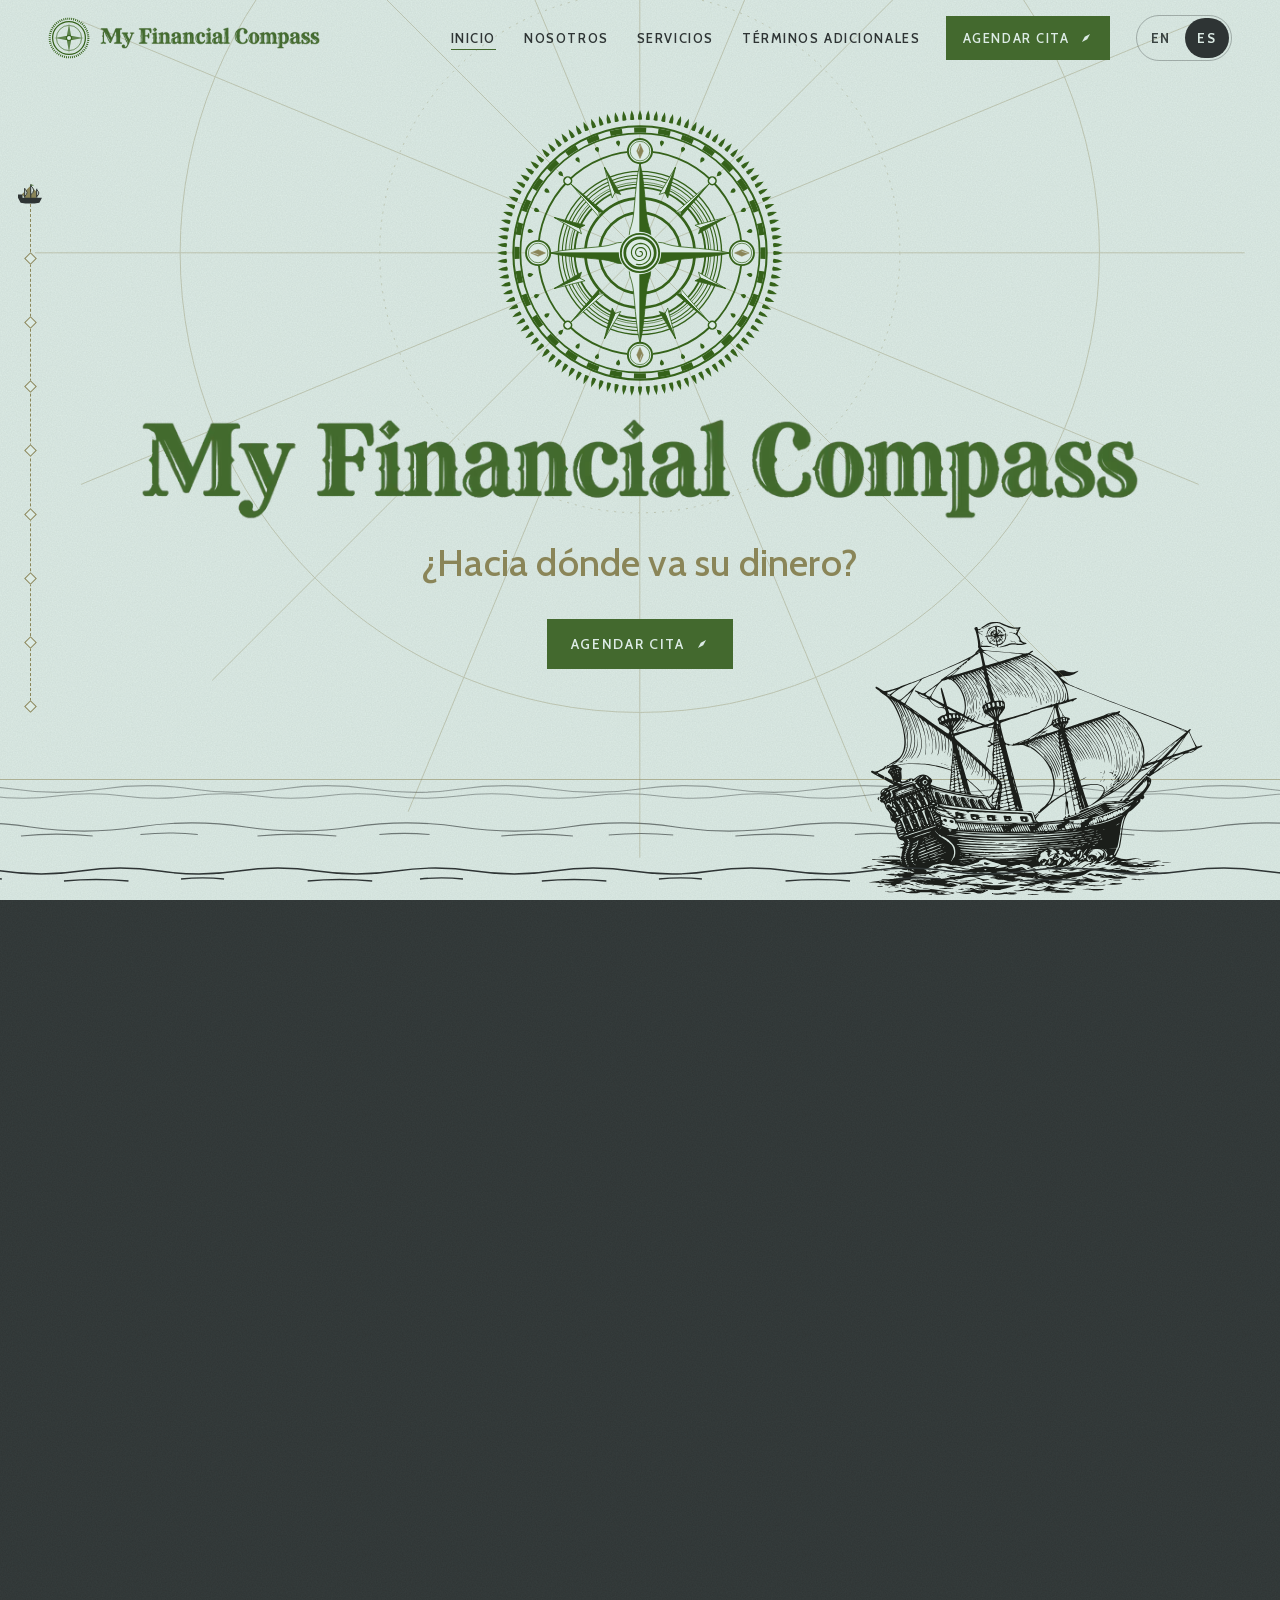
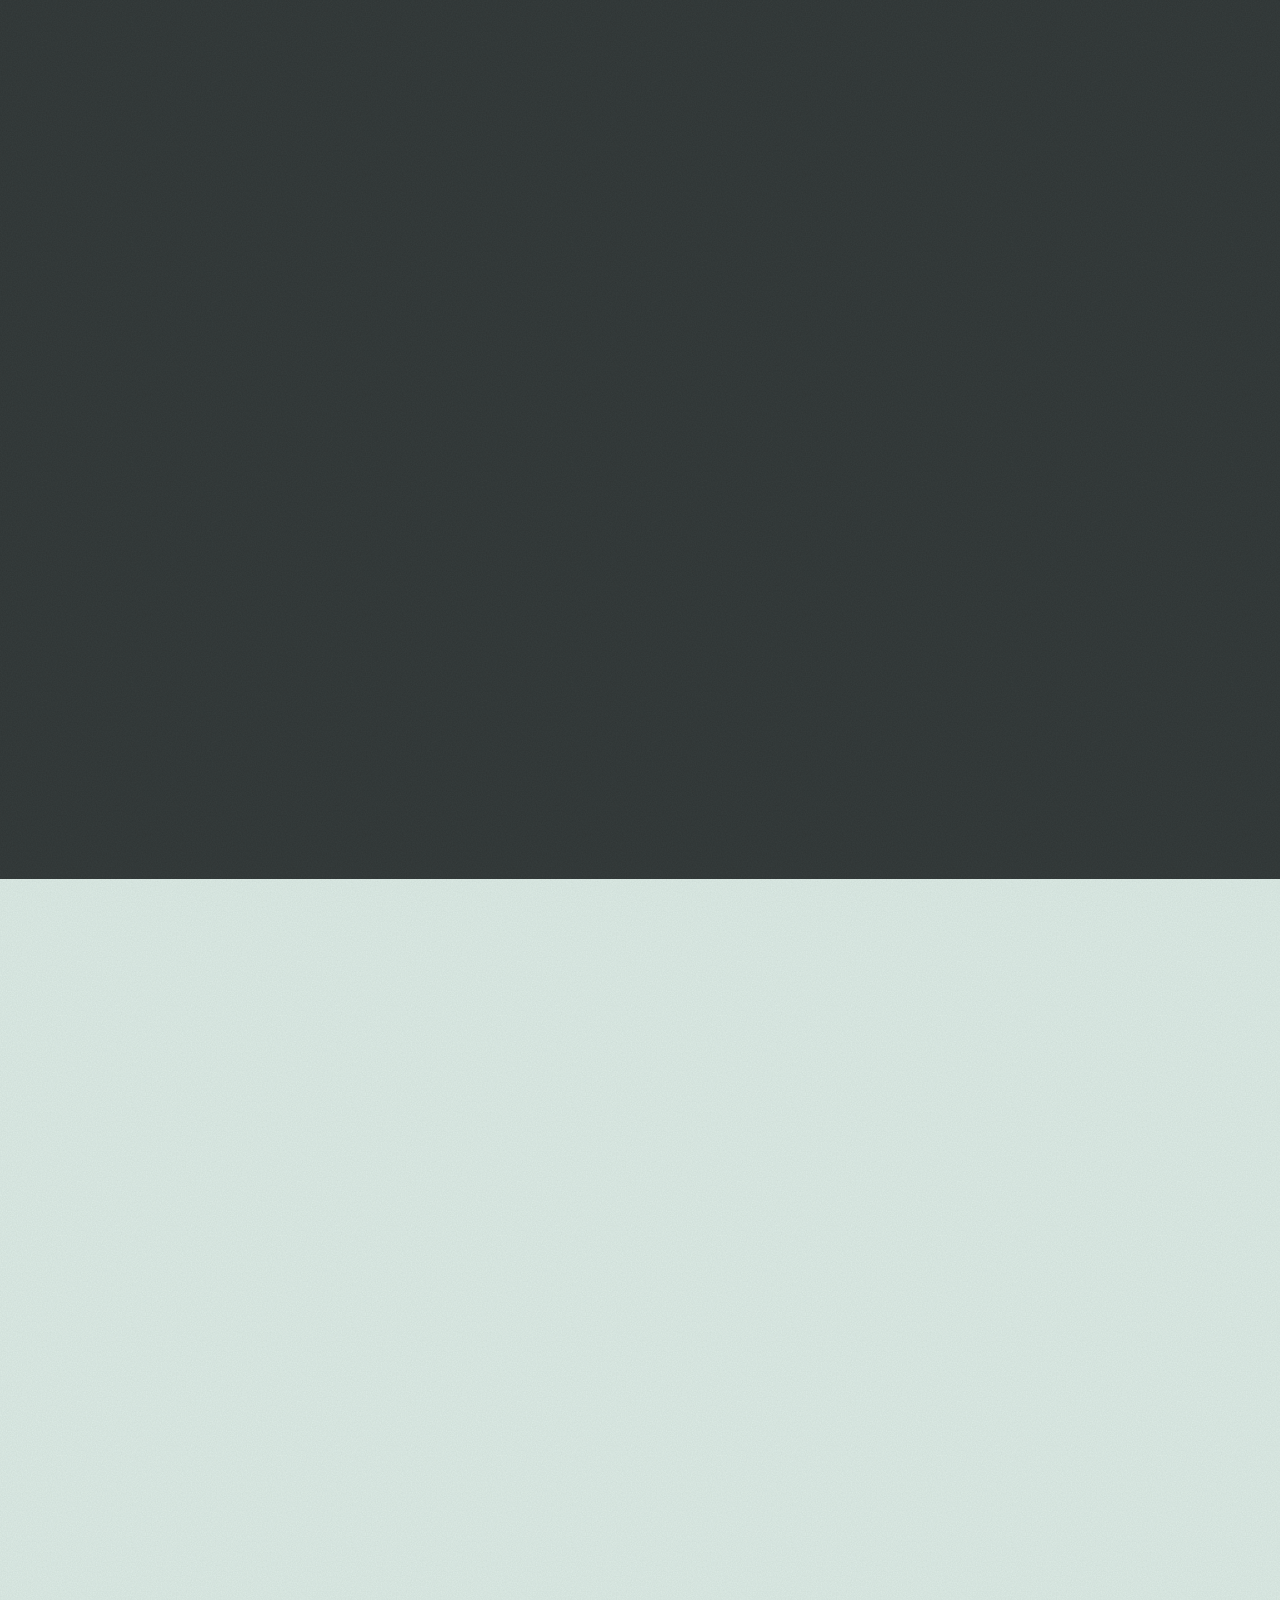
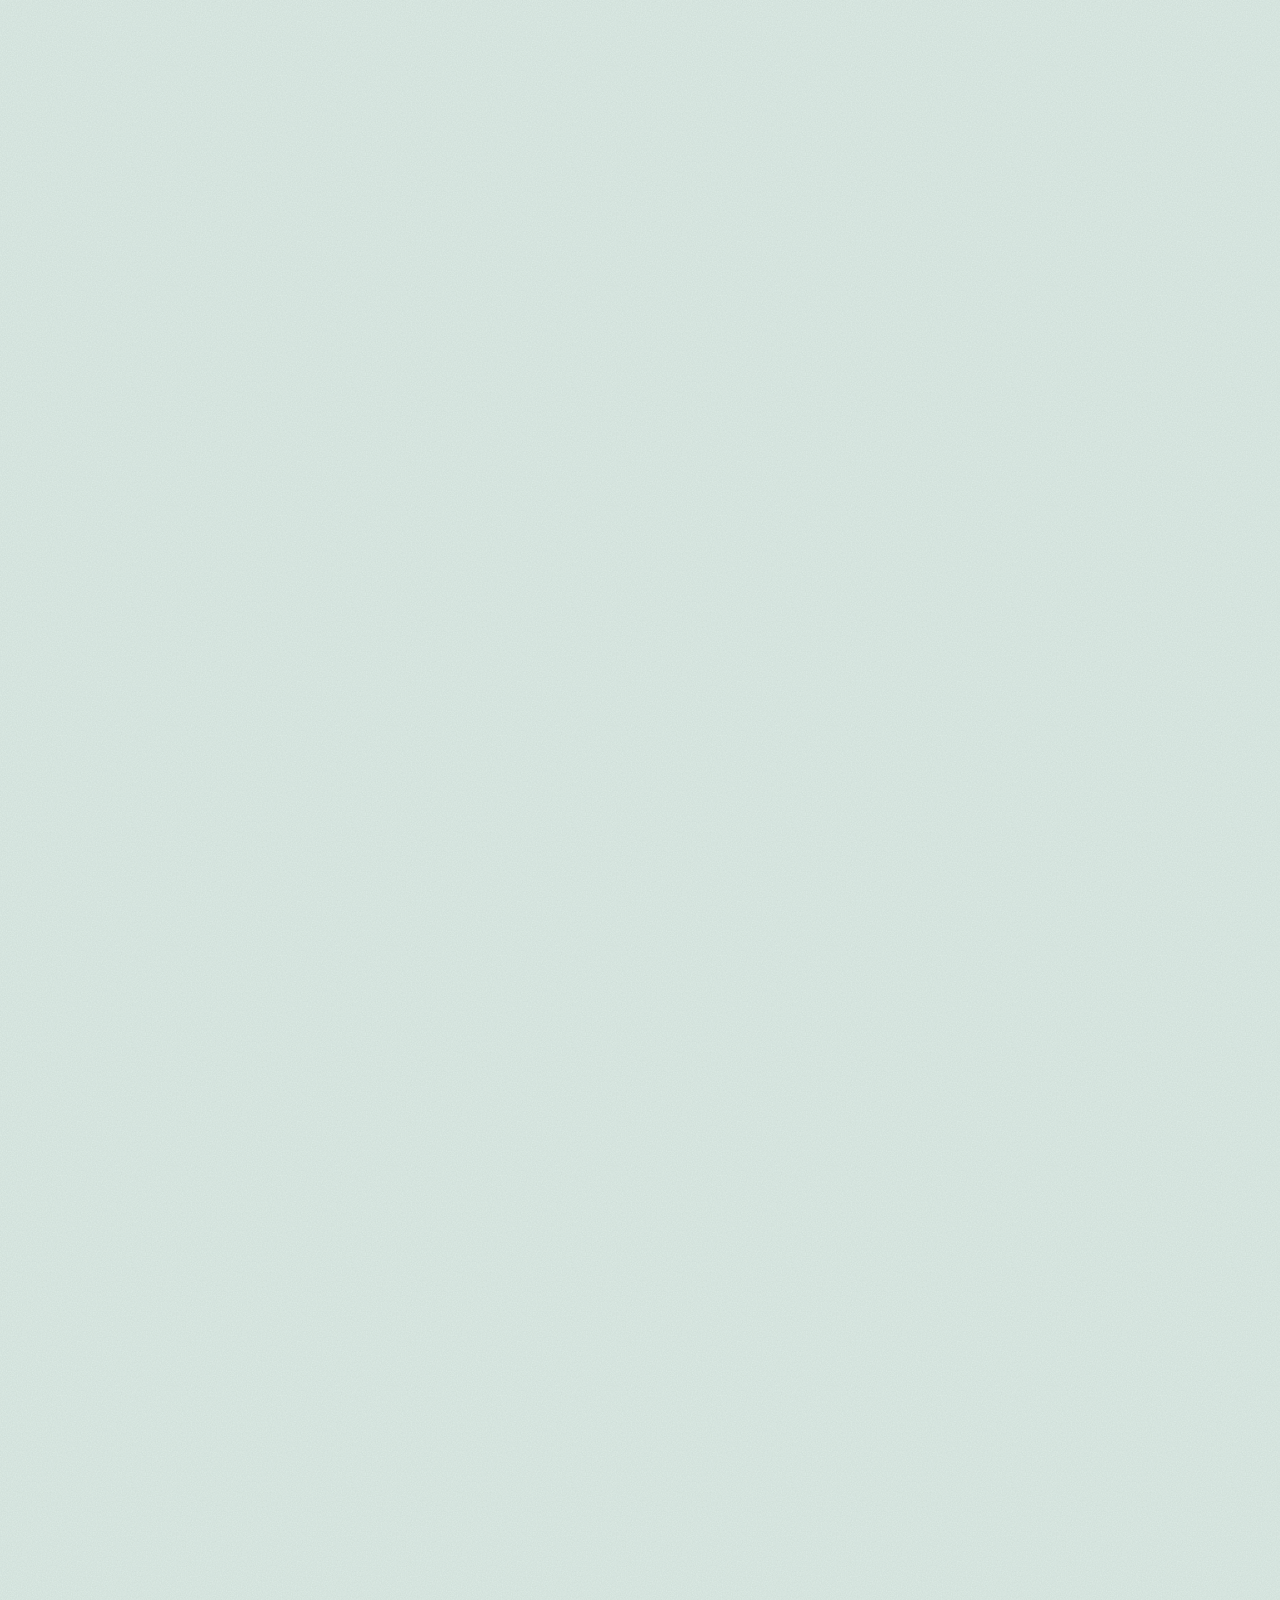
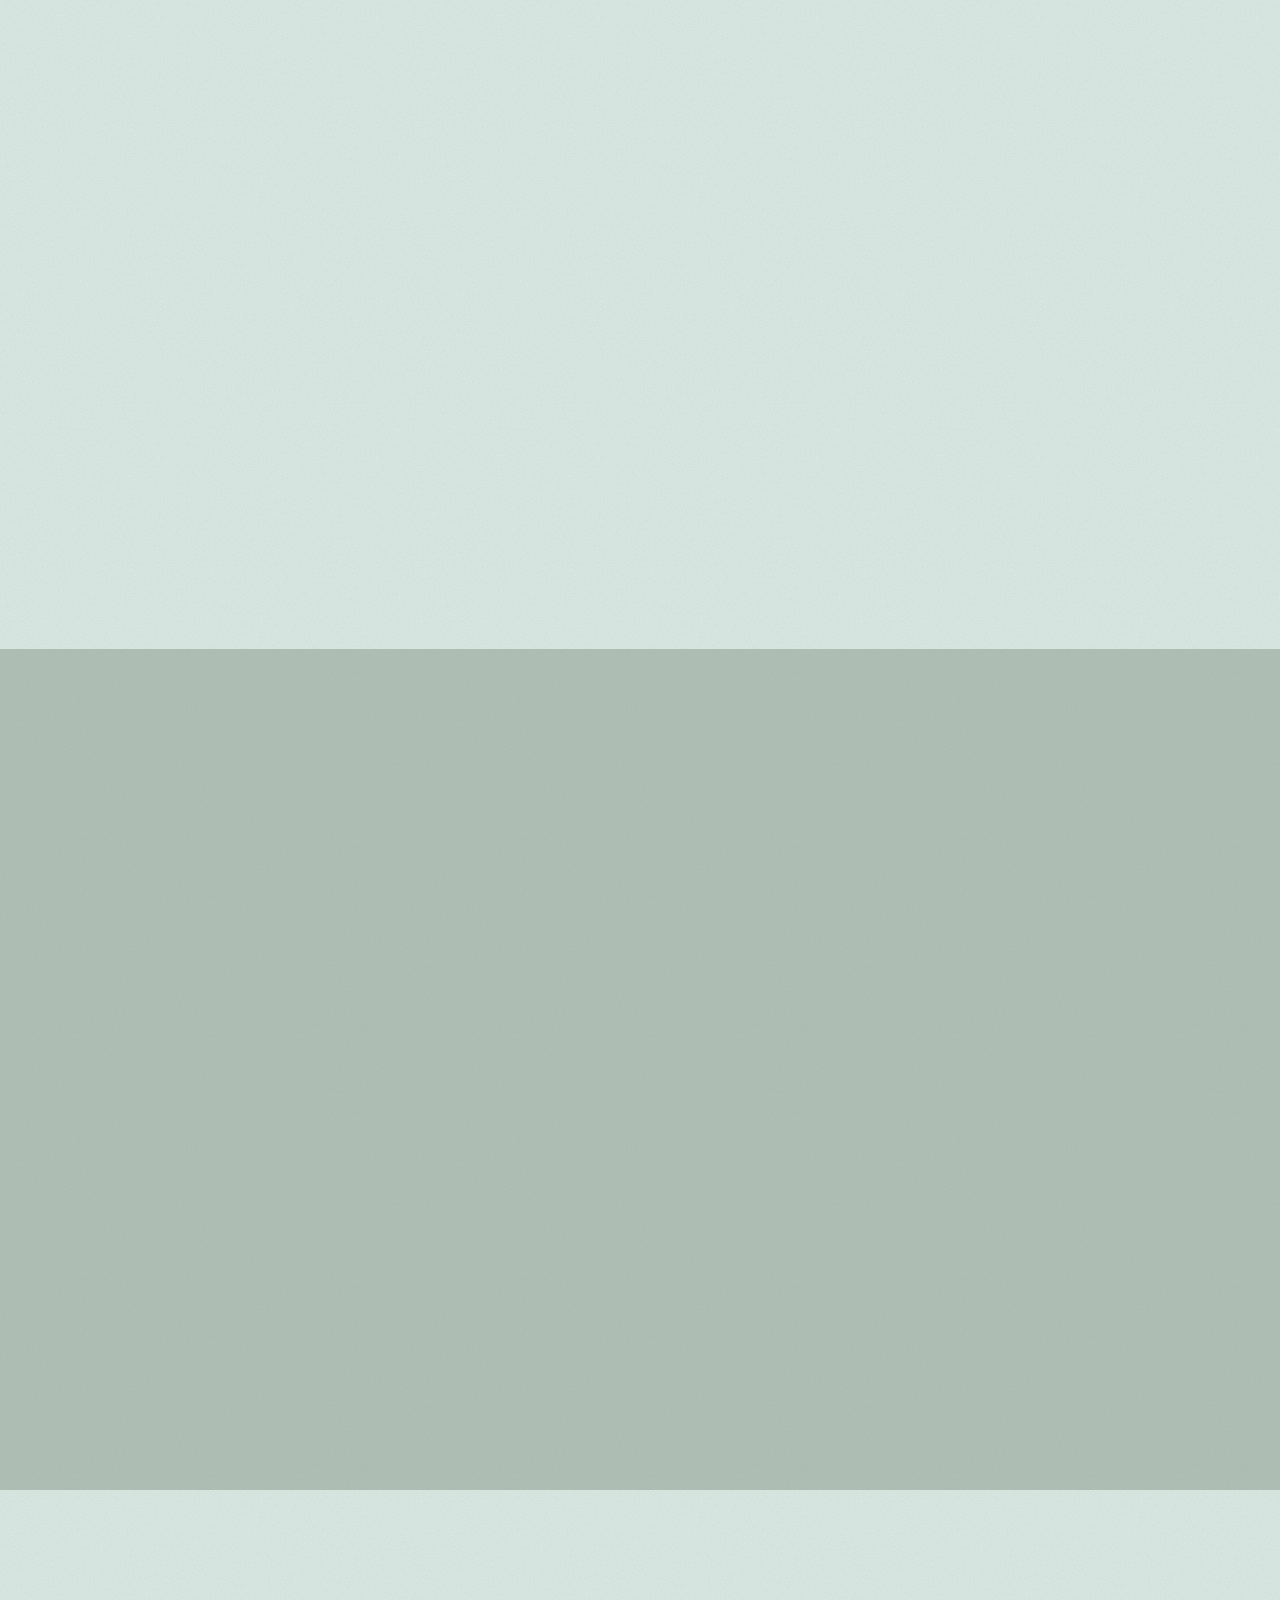
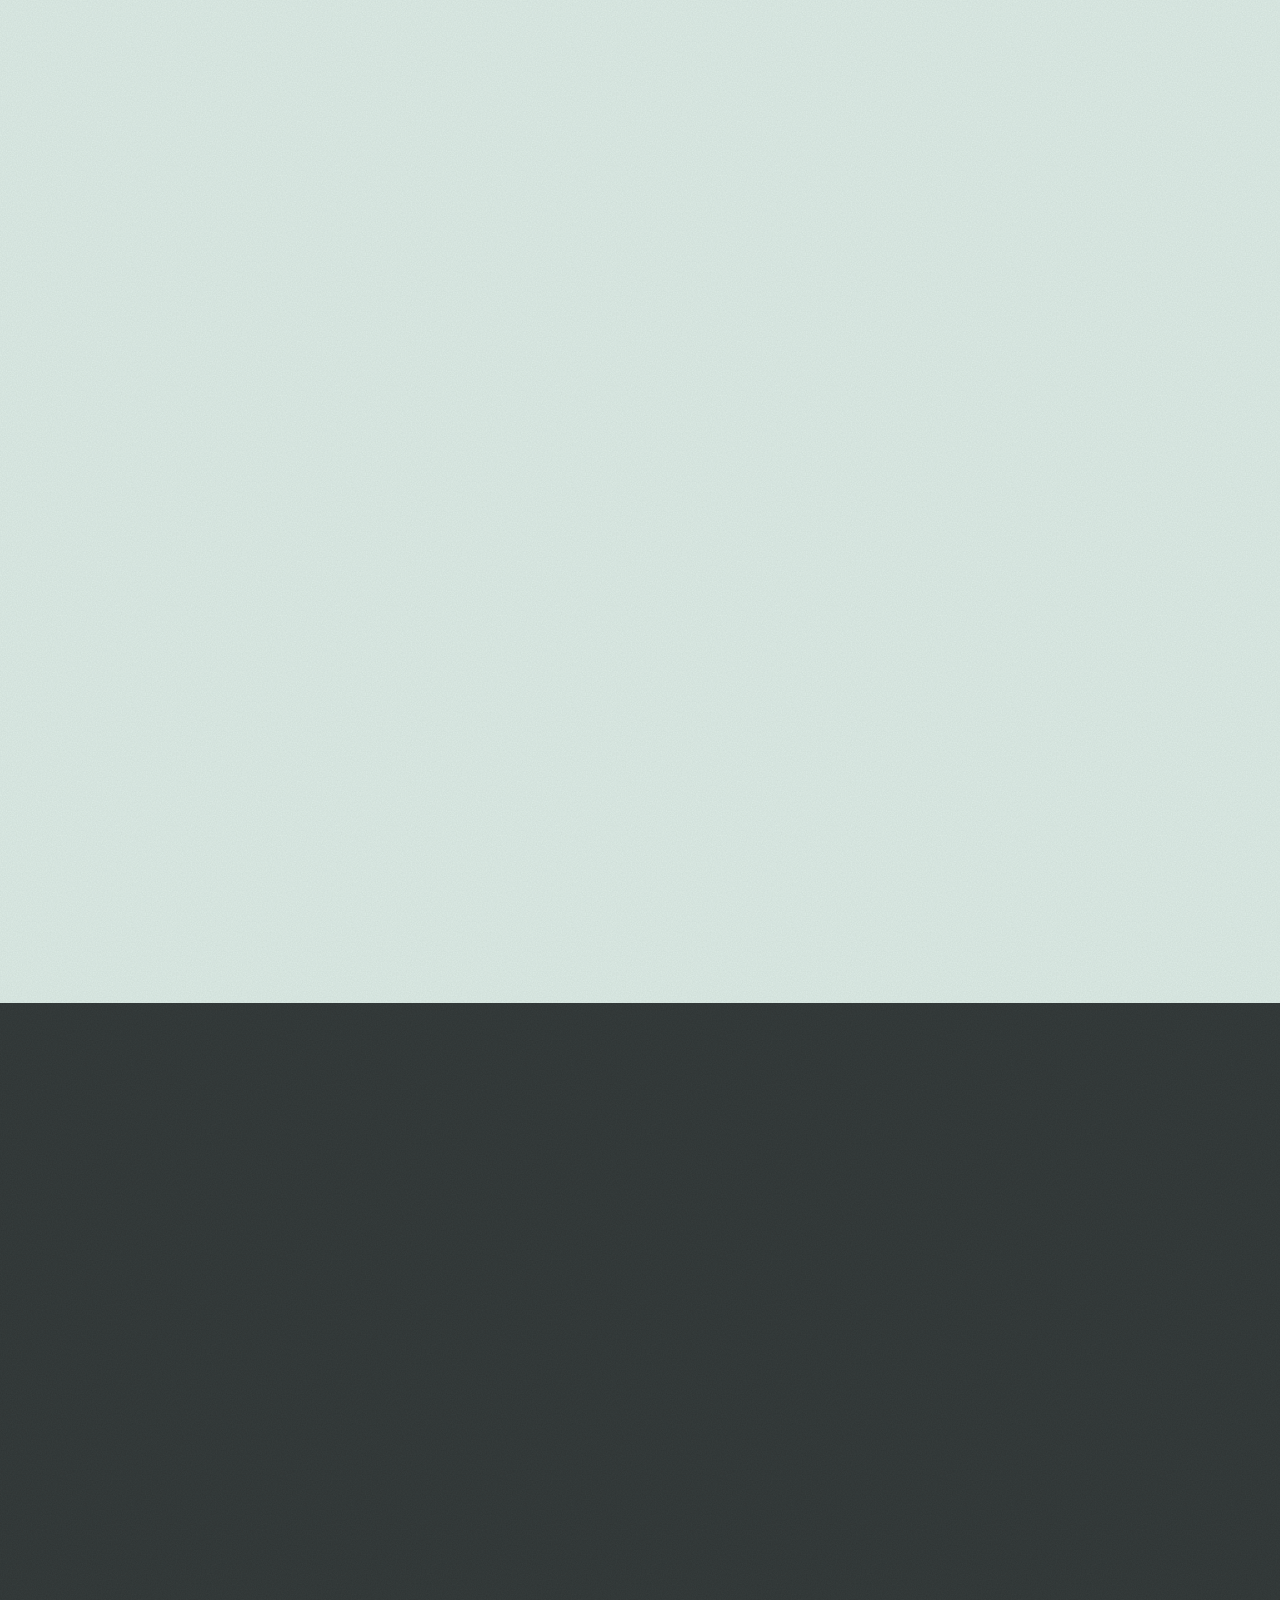
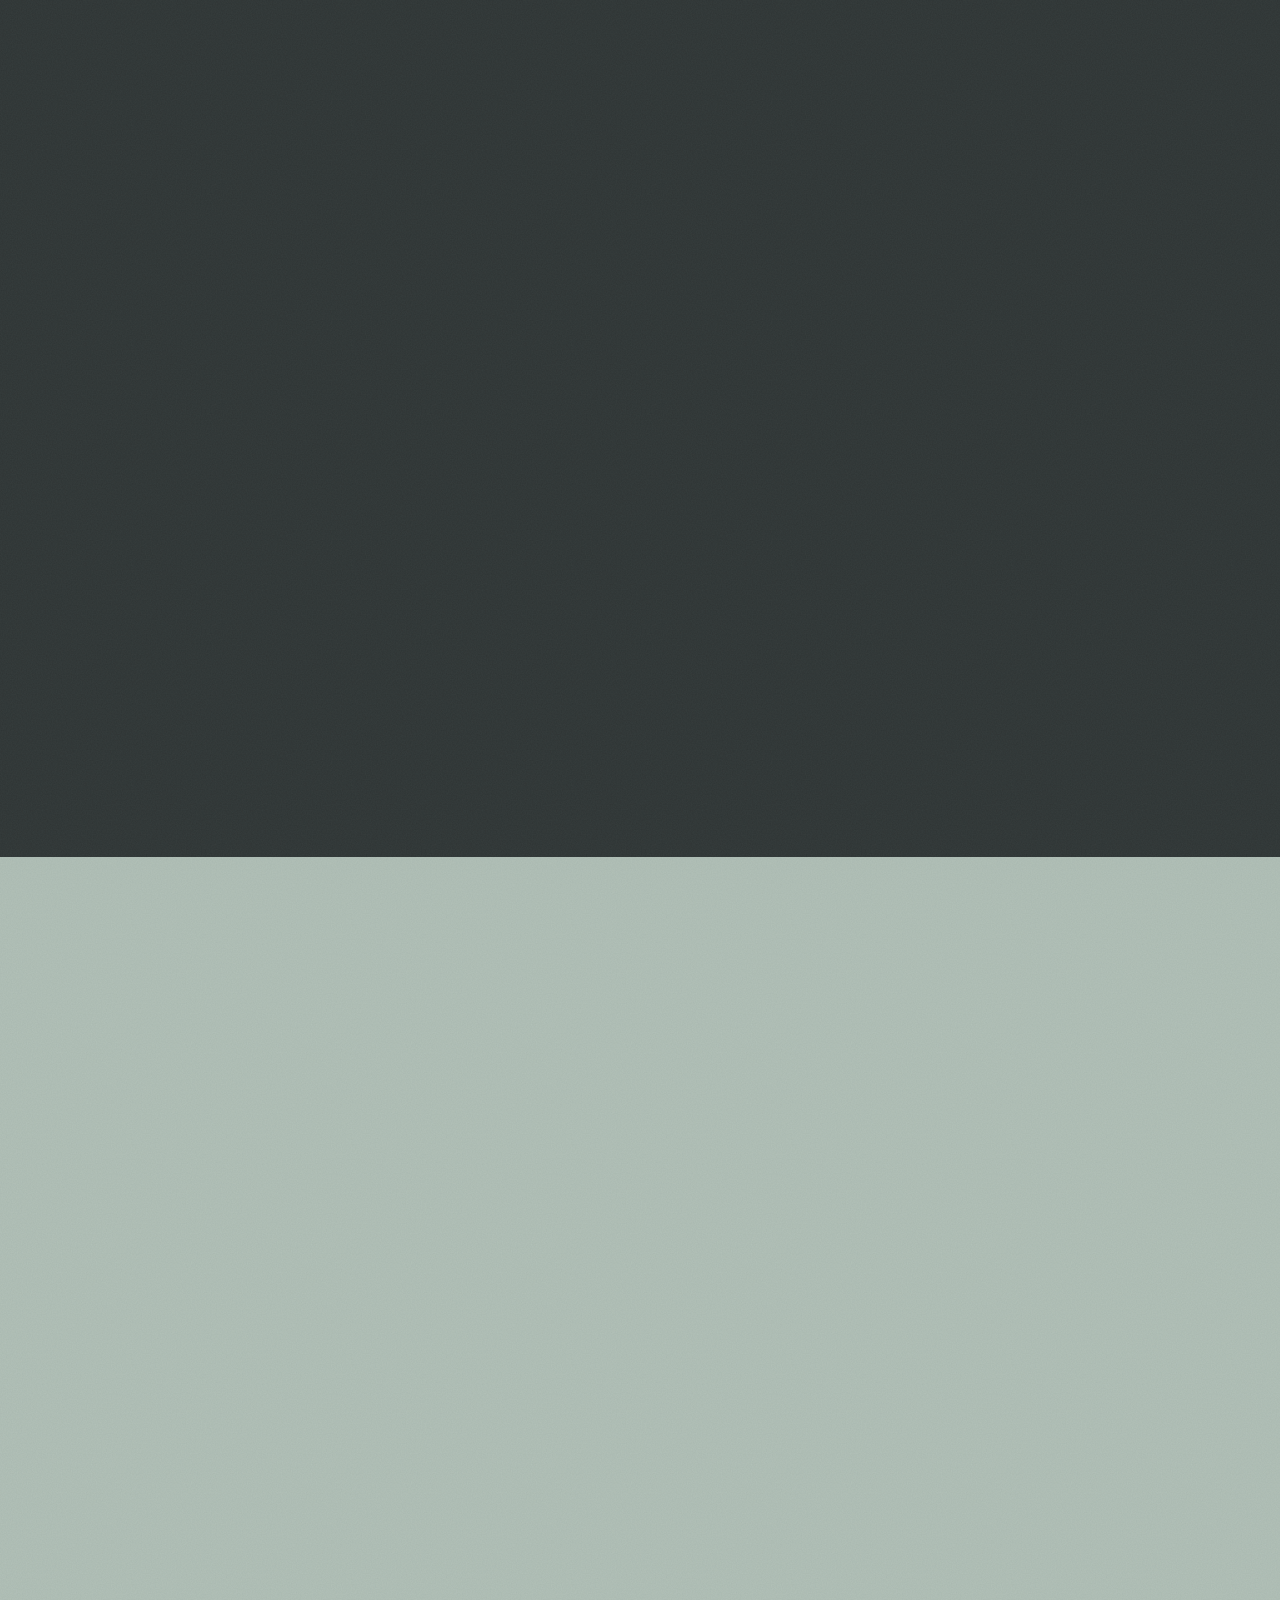
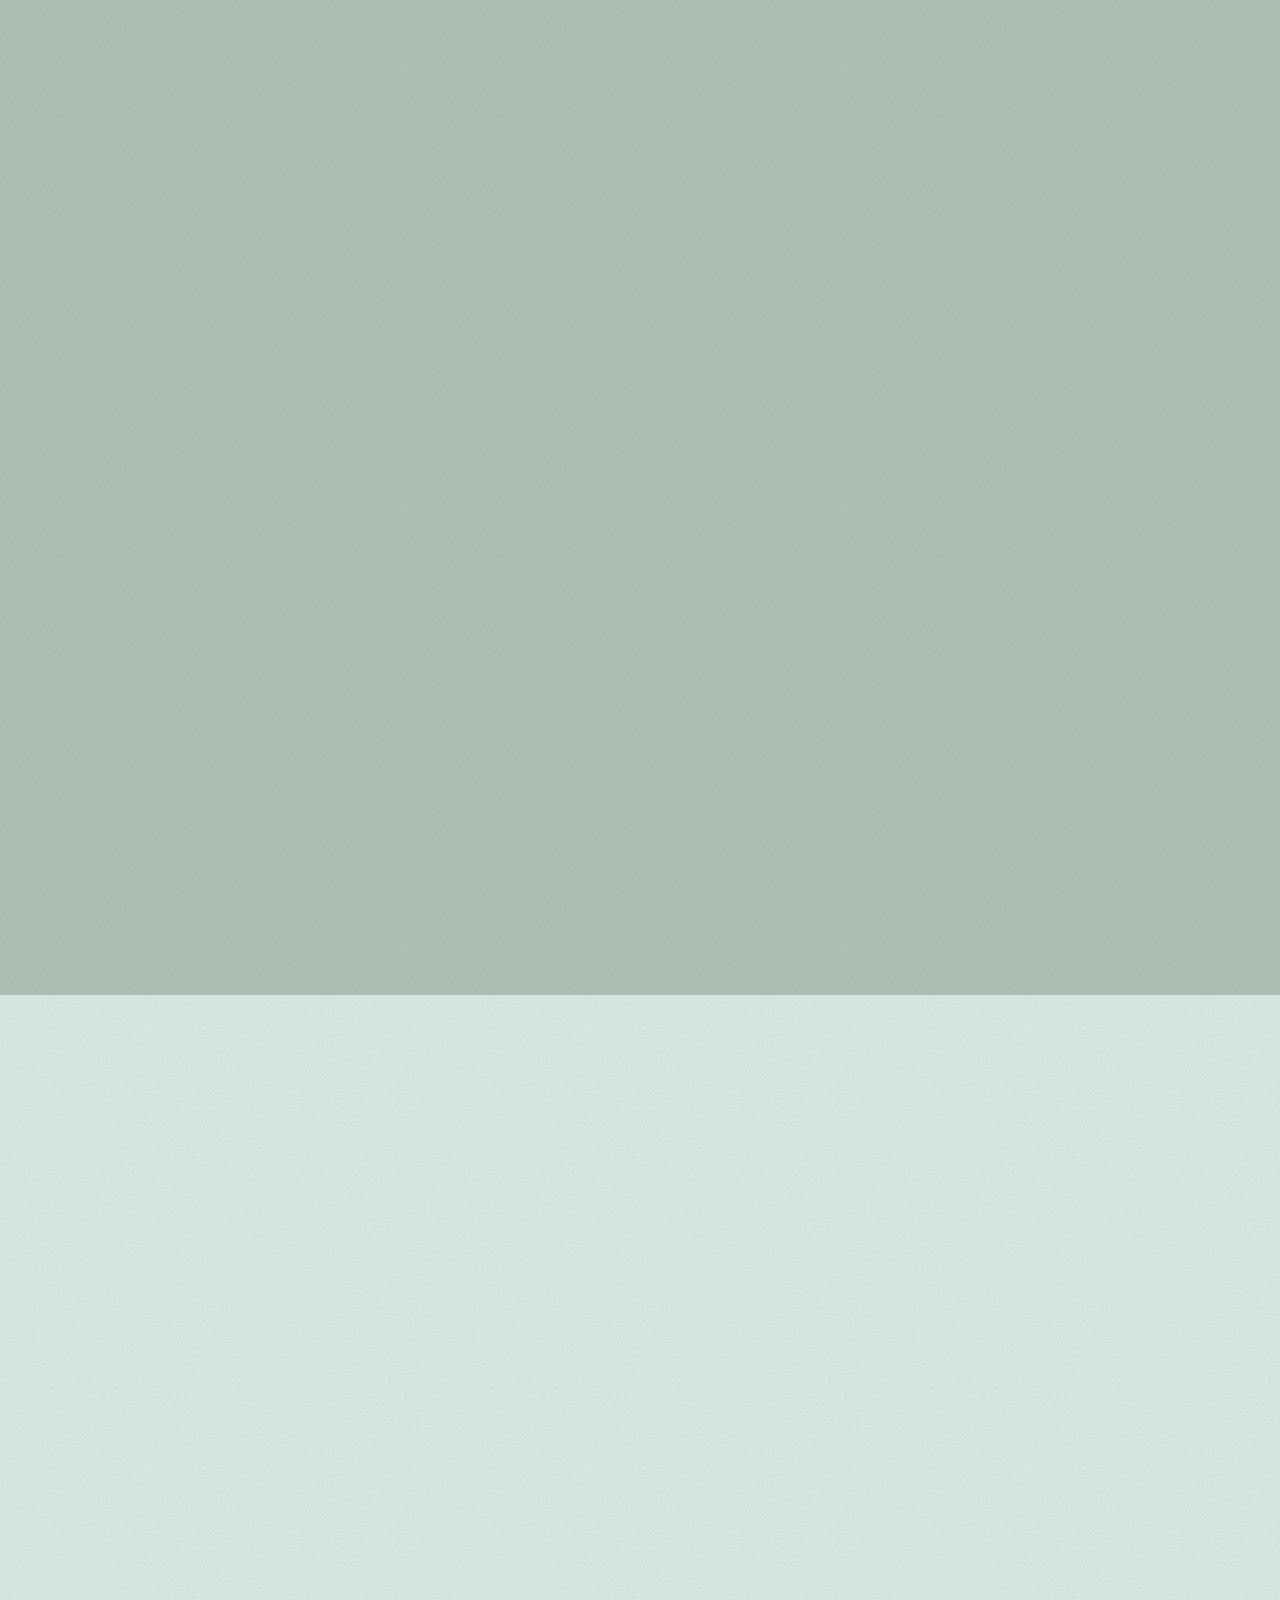
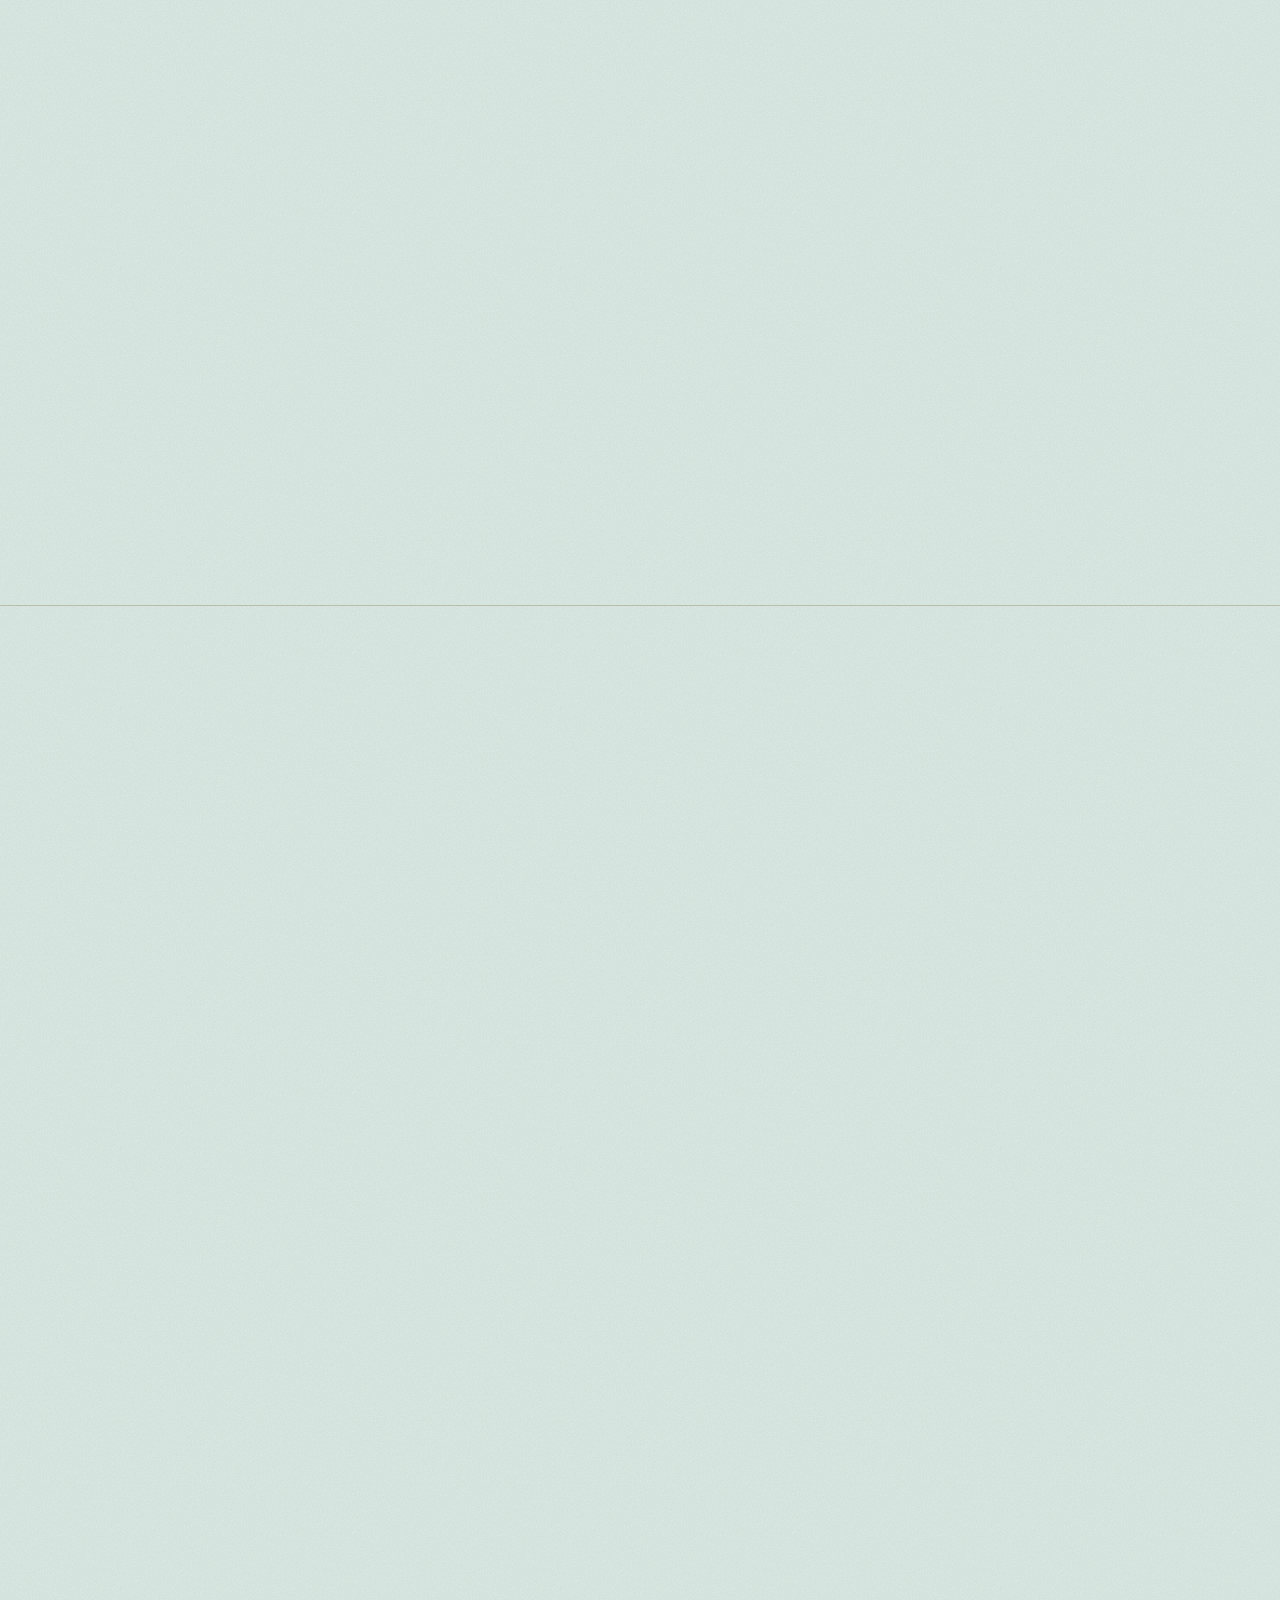
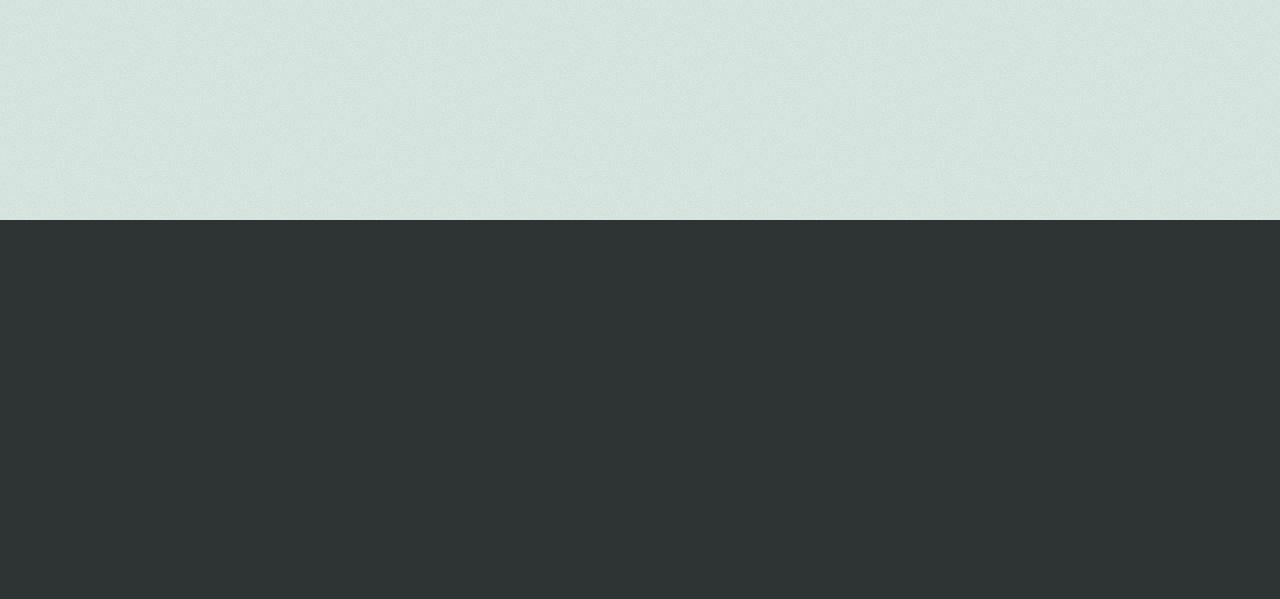
==== commit 9a4869b8: "Add files via upload" ====
--- a/es/index.html
+++ b/es/index.html
@@ -46,17 +46,51 @@
     location.replace(d.getAttribute("data-alt") + (q ? "?lang=" + want : "") + location.hash);
     return;
   }
-  if (!matchMedia("(prefers-reduced-motion: reduce)").matches) {
+  // arriving from the EN / ES switch: no intro, and jump straight to the section the reader was on
+  var switched = null;
+  try { switched = sessionStorage.getItem("mfc-switch"); sessionStorage.removeItem("mfc-switch"); } catch (e) {}
+  if (switched) {
+    // sections below the fold start with estimated heights, so land again once the page has settled
+    // (unless the reader already moved)
+    d.style.scrollBehavior = "auto";
+    var moved = false, mark = function () { moved = true; };
+    ["wheel", "touchmove", "keydown", "pointerdown"].forEach(function (t) { addEventListener(t, mark, { passive: true, once: true }); });
+    var land = function () { var t = location.hash && document.getElementById(location.hash.slice(1)); if (t && !moved) t.scrollIntoView(); };
+    // every time the page height changes in the first seconds, land again
+    var ro = window.ResizeObserver ? new ResizeObserver(function () { land(); }) : null;
+    addEventListener("DOMContentLoaded", function () { land(); if (ro) ro.observe(document.body); });
+    addEventListener("load", function () {
+      land();
+      setTimeout(function () { land(); if (ro) ro.disconnect(); d.style.scrollBehavior = ""; }, 4000);
+    });
+  } else if (!matchMedia("(prefers-reduced-motion: reduce)").matches) {
     var seen = null;
     try { seen = sessionStorage.getItem("mfc-intro"); } catch (e) {}
     d.className += seen ? " intro-short" : " intro-full";
     try { sessionStorage.setItem("mfc-intro", "1"); } catch (e) {}
   }
+  // EN / ES: each language is its own static page, so the switch opens the other one (rewriting ~160
+  // texts in place made some browsers drop the tab). It keeps the reader's section and remembers the choice.
+  d.addEventListener("click", function (e) {
+    var a = e.target.closest && e.target.closest("[data-set-lang]");
+    if (!a) return;
+    e.preventDefault();
+    var lang = a.getAttribute("data-set-lang");
+    if (lang === page) return;
+    var all = document.querySelectorAll("[data-set-lang]");
+    for (var i = 0; i < all.length; i++) { if (all[i] === a) all[i].setAttribute("aria-current", "true"); else all[i].removeAttribute("aria-current"); }
+    var at = "", secs = document.querySelectorAll("main > section[id], footer[id]");
+    for (var k = 0; k < secs.length; k++) {
+      if (secs[k].getBoundingClientRect().bottom > 90) { at = k > 0 ? "#" + secs[k].id : ""; break; }
+    }
+    try { localStorage.setItem("mfc-lang", lang); sessionStorage.setItem("mfc-switch", "1"); } catch (e) {}
+    location.href = a.href.split("#")[0] + at;
+  }, true);
 })();
 </script>
-<style>@font-face{font-family: "Cabin";font-style: normal;font-weight: 400 700;font-display: swap;src: url(../assets/fonts/cabin-normal-latin.woff2) format("woff2")}@font-face{font-family: "Fraunces Fallback";src: local("Georgia");size-adjust: 103%;ascent-override: 94%;descent-override: 25%;line-gap-override: 0%}@font-face{font-family: "Cabin Fallback";src: local("Arial");size-adjust: 93%;ascent-override: 104%;descent-override: 27%;line-gap-override: 0%}:root{--forest: #43692E;--forest-deep: #2C4A1E;--rose: #35621A;--brass: #8A8558;--brass-ink: #6B663F;--brass-light: #C2BA86;--ink: #2E3434;--ink-soft: #3A4442;--paper: #DCEBE5;--paper-deep: #B2C1B8;--sage: #B2C1B8;--mist: #EEF3EF;--abyss: #2E3434;--error: #8B2E1F;--serif: "Fraunces","Fraunces Fallback",Georgia,serif;--sans: "Cabin","Cabin Fallback",Arial,sans-serif;--gutter: clamp(16px,4vw,48px);--maxw: 1240px;--bar-h: 64px;--voyage-h: 0px;--ease-out: cubic-bezier(.16,1,.3,1);--ease-in-out: cubic-bezier(.77,0,.18,1);--grain: url("data:image/svg+xml,%3Csvg xmlns='http://www.w3.org/2000/svg' width='220' height='220'%3E%3Cfilter id='n'%3E%3CfeTurbulence type='fractalNoise' baseFrequency='.8' numOctaves='2' stitchTiles='stitch'/%3E%3CfeColorMatrix values='0 0 0 0 .16 0 0 0 0 .2 0 0 0 0 .19 0 0 0 .13 0'/%3E%3C/filter%3E%3Crect width='100%25' height='100%25' filter='url(%23n)'/%3E%3C/svg%3E");color-scheme: light}@media (min-width: 960px){:root{--bar-h: 76px}body{font-size: 1.125rem}}@media (min-width: 1880px){html{font-size: 112.5%}:root{--maxw: 1440px}}@media (min-width: 2400px){html{font-size: 125%}:root{--maxw: 1640px}}@media (max-width: 959px){:root{--voyage-h: calc(46px + env(safe-area-inset-bottom))}}*,*::before,*::after{box-sizing: border-box;margin: 0}html{-webkit-text-size-adjust: 100%;scroll-behavior: smooth;scroll-padding-top: calc(var(--bar-h) + env(safe-area-inset-top));overflow-x: clip}body{font-family: var(--sans);font-size: 1.09rem;line-height: 1.65;color: var(--ink-soft);background-color: var(--paper);background-image: var(--grain);-webkit-font-smoothing: antialiased;text-rendering: optimizeLegibility;overflow-x: clip;padding-bottom: var(--voyage-h)}img,svg,picture{display: block;max-width: 100%}img{height: auto}button{font: inherit;color: inherit;cursor: pointer;border: 0;background: none;padding: 0}a{color: inherit;text-decoration: none}p{text-wrap: pretty}h1,h2,h3,h4{font-weight: 400;text-wrap: balance}ul,ol{padding: 0;list-style: none}::selection{background: var(--forest);color: var(--paper)}:focus-visible{outline: 2px solid var(--forest);outline-offset: 3px}.sr-only{position: absolute !important;width: 1px;height: 1px;padding: 0;margin: -1px;overflow: hidden;clip: rect(0 0 0 0);white-space: nowrap;border: 0}.skip-link{position: fixed;top: -100px;left: 16px;z-index: 100;padding: .7rem 1rem;background: var(--ink);color: var(--paper);font-weight: 600}.skip-link:focus{top: calc(12px + env(safe-area-inset-top))}.btn{--btn-bg: var(--forest);--btn-fg: var(--paper);--btn-sweep: var(--ink);--btn-line: var(--forest);position: relative;isolation: isolate;overflow: hidden;display: inline-flex;align-items: center;justify-content: center;gap: .75em;min-height: 50px;padding: .9rem 1.4rem;font: 600 .875rem/1 var(--sans);letter-spacing: .12em;text-transform: uppercase;color: var(--btn-fg);background: var(--btn-bg);border: 1px solid var(--btn-line);transition: color .5s var(--ease-out)}.btn::before{content: "";position: absolute;inset: -1px;z-index: -1;background: var(--btn-sweep);transform: scaleX(0);transform-origin: left;transition: transform .65s var(--ease-out)}.btn--sm{min-height: 44px;padding: .6rem 1rem;font-size: .8125rem}.btn--ghost{--btn-bg: transparent;--btn-fg: var(--forest);--btn-sweep: var(--forest)}.btn--block{width: 100%}.i-needle{width: 14px;height: 14px;fill: currentColor;flex: none;transform: rotate(45deg);transition: transform .9s var(--ease-out)}@media (hover: hover){.btn:hover::before{transform: scaleX(1)}.btn--ghost:hover{--btn-fg: var(--paper)}.btn:hover .i-needle,a:hover>.i-needle{transform: rotate(405deg)}}.coord{font: 600 .8125rem/1.3 var(--sans);letter-spacing: .18em;text-transform: uppercase;color: var(--brass-ink);font-variant-numeric: tabular-nums}.site-header{position: fixed;inset: 0 0 auto;z-index: 50;padding-top: env(safe-area-inset-top);transition: background-color .5s var(--ease-out),box-shadow .5s var(--ease-out)}.bar{height: var(--bar-h);display: flex;align-items: center;gap: clamp(8px,2vw,28px);padding-inline: max(var(--gutter),env(safe-area-inset-left)) max(var(--gutter),env(safe-area-inset-right));transition: height .5s var(--ease-out)}.is-compact .site-header,.menu-open .site-header{background-color: rgba(220,235,229,.95);box-shadow: 0 1px 0 rgba(138,133,88,.45)}@supports (backdrop-filter: blur(8px)){.is-compact .site-header{background-color: rgba(220,235,229,.9);backdrop-filter: blur(10px) saturate(1.1);-webkit-backdrop-filter: blur(10px) saturate(1.1)}}@media (min-width: 960px){.is-compact .bar{height: 62px}}.brand{display: flex;align-items: center;gap: 10px;min-height: 44px;margin-right: auto;color: var(--rose)}.mini-compass{width: 34px;height: 34px;flex: none;overflow: visible}.mini-star{transform-box: view-box;transform-origin: 0 0}.brand-word{width: clamp(104px,30vw,168px);opacity: 0;transform: translateY(6px);transition: opacity .5s var(--ease-out),transform .6s var(--ease-out)}.is-compact .brand-word,.menu-open .brand-word{opacity: 1;transform: none}.nav{display: none}.nav ul{display: flex;gap: clamp(18px,2.2vw,34px)}.nav a{position: relative;display: inline-flex;align-items: center;min-height: 44px;font: 600 .8125rem/1 var(--sans);letter-spacing: .12em;text-transform: uppercase;color: var(--ink)}.nav a::after{content: "";position: absolute;left: 0;right: 0;bottom: 10px;height: 1px;background: var(--forest);transform: scaleX(0);transform-origin: right;transition: transform .5s var(--ease-out)}.nav a:hover::after,.nav a[aria-current="true"]::after{transform: scaleX(1);transform-origin: left}.bar-book{display: none}@media (min-width: 540px){.bar-book{display: inline-flex}}.nav a,.bar-book{white-space: nowrap}@media (min-width: 1100px){.nav{display: block}}.menu-toggle{display: inline-flex;align-items: center;gap: 10px;min-height: 44px;min-width: 44px;justify-content: flex-end;font: 600 .8125rem/1 var(--sans);letter-spacing: .14em;text-transform: uppercase;color: var(--ink)}.menu-icon{display: grid;gap: 6px;width: 22px}.menu-icon span{height: 1.5px;background: currentColor;transition: transform .45s var(--ease-out)}.menu-open .menu-icon span:first-child{transform: translateY(3.75px) rotate(45deg)}.menu-open .menu-icon span:last-child{transform: translateY(-3.75px) rotate(-45deg)}@media (min-width: 1100px){.menu-toggle{display: none}}.lang{display: inline-flex;flex: none;gap: 2px;padding: 2px;border: 1px solid rgba(46,52,52,.32);border-radius: 999px}.lang-opt{display: inline-flex;align-items: center;justify-content: center;min-width: 44px;min-height: 40px;padding: 0 12px;border-radius: 999px;font: 700 .8125rem/1 var(--sans);letter-spacing: .12em;color: var(--ink-soft);transition: background-color .3s var(--ease-out),color .3s var(--ease-out)}.lang-opt[aria-current="true"]{background: var(--ink);color: var(--paper)}@media (hover: hover){.lang-opt:not([aria-current="true"]):hover{color: var(--forest)}}@media (max-width: 380px){.menu-toggle-label{display: none}}.menu[hidden]{display: none}.hero{position: relative;display: grid;grid-template-rows: 1fr auto;min-height: calc(100vh - var(--voyage-h));min-height: calc(100svh - var(--voyage-h));padding-top: calc(var(--bar-h) + env(safe-area-inset-top));overflow: clip}.hero-inner{position: relative;z-index: 2;display: flex;flex-direction: column;align-items: center;justify-content: center;gap: clamp(10px,2.2vh,24px);padding: clamp(12px,3vh,40px) var(--gutter) 0;text-align: center}.hero-rose-wrap{position: relative;width: clamp(140px,min(32vh,44vw),22.5rem);aspect-ratio: 1}.hero-rose{position: absolute;inset: 0}.hero-rhumbs{position: absolute;left: -160%;top: -160%;width: 420%;height: 420%;max-width: none;color: var(--brass);opacity: .34;pointer-events: none;z-index: -1}.hero-rhumbs path,.hero-rhumbs circle{stroke-width: 1}.compass{position: relative;width: 100%;height: 100%;--c-ink: var(--rose);--c-paper: var(--paper)}.c-layer,.c-teeth>svg,.c-rings>svg{position: absolute;inset: 0;width: 100%;height: 100%;overflow: visible}.c-star,.c-teeth,.c-needles,.c-band,.c-center{transform-origin: 50% 50%}.c-star{will-change: transform}.compass--hero .dia{fill: var(--brass);stroke: var(--brass)}.hero-title{position: relative;width: min(88vw,62.5rem);line-height: 0}.hero-wordmark{width: 100%}.hero-sub{position: relative;font: 500 clamp(1.5rem,3.1vw,2.35rem)/1.2 var(--sans);color: var(--brass);letter-spacing: .005em;max-width: min(100%,46rem)}:root[lang="en"] .hero-sub{text-transform: capitalize}.hero-actions{display: flex;flex-wrap: wrap;align-items: center;justify-content: center;gap: 14px 28px;margin-top: clamp(4px,1.5vh,16px)}.horizon{position: relative;z-index: 1;height: clamp(120px,25vh,280px);pointer-events: none}.horizon::before{content: "";position: absolute;left: 0;right: 0;top: 46%;height: 1px;background: rgba(138,133,88,.55)}.sea{position: absolute;left: -6%;width: 112%;height: 30px;max-width: none;fill: none;stroke: var(--ink);stroke-width: 1.1;overflow: visible}.sea path{vector-effect: non-scaling-stroke}.sea--back{top: 44%;opacity: .4;animation: sea 7s ease-in-out infinite alternate}.sea--mid{top: 62%;opacity: .62;animation: sea 5.5s ease-in-out infinite alternate-reverse}.sea--front{bottom: 4%;z-index: 3;stroke-width: 1.4;animation: sea 4.6s ease-in-out infinite alternate}@keyframes sea{to{transform: translateX(-4.5%)}}.hero.is-paused .sea{animation-play-state: paused}.ship{position: absolute;aspect-ratio: 841 / 673}.ship-layer{position: absolute;max-width: none}.ship-hull{left: 6.18%;top: 52.3%;width: 79.07%;height: 40.12%}.ship-rig-l{left: 3.69%;top: 2.38%;width: 46.49%;height: 80.68%;transform-origin: 84.1% 83.2%}.ship-rig-r{left: 49.7%;top: 11.29%;width: 50.18%;height: 71.92%;transform-origin: -13.7% 81%}.ship-flag{left: 35.43%;top: .89%;width: 13.79%;height: 9.66%;transform-origin: 1.7% 52.3%}.ship-waves{left: .71%;top: 82.62%;width: 90.37%;height: 17.38%}.ship--hero{z-index: 2;width: clamp(170px,44vw,440px);right: clamp(4px,6vw,150px);bottom: 2%;transform-origin: 46% 88%}@media (min-width: 960px){.ship--hero{width: clamp(260px,27vw,460px)}}@media (orientation: landscape) and (max-height: 560px){.hero{min-height: 0}.hero-inner{padding-top: 8px;gap: 10px}.hero-rose-wrap{width: clamp(110px,30vh,170px)}.hero-title{width: min(64vw,40rem)}.hero-sub{font-size: 1.5rem}.horizon{height: 150px}.ship--hero{width: 190px}}main>.sec,.site-footer{content-visibility: auto;contain-intrinsic-size: auto 1000px}#values.is-pinned{contain-intrinsic-size: auto 3000px}#services,#captain,#contact,#terms{contain-intrinsic-size: auto 1500px}.voyage{position: fixed;z-index: 40;color: var(--ink);--v-line: var(--brass);--v-fill: var(--forest);--v-paper: var(--paper);transition: opacity .5s}.voyage-track{position: relative}.voyage-line,.voyage-progress{position: absolute;pointer-events: none}.voyage ol{position: relative;display: flex;justify-content: space-between}.port{position: relative;display: grid;place-items: center}.port-mark{width: 9px;height: 9px;rotate: 45deg;border: 1.5px solid var(--v-line);background: var(--v-paper);transition: background-color .4s,border-color .4s,scale .5s var(--ease-out)}.port.is-passed .port-mark{background: var(--v-fill);border-color: var(--v-fill)}.port.is-current .port-mark{background: var(--brass);border-color: var(--brass);scale: 1.35}.voyage-ship{position: absolute;width: 30px;height: 26px;pointer-events: none;will-change: transform}.on-dark .voyage{color: var(--paper);--v-paper: var(--abyss);--v-fill: var(--brass-light)}.vs-sails{transform-box: fill-box;transform-origin: 50% 100%;transition: transform .8s var(--ease-out)}.voyage.is-docked .vs-sails{transform: scaleY(.35)}@media (min-width: 960px){.voyage{left: max(14px,env(safe-area-inset-left));top: 50%;translate: 0 -50%;width: 32px;height: min(60vh,540px)}.voyage-track{height: 100%}.voyage-line{left: 50%;top: 14px;bottom: 14px;border-left: 1.5px dashed var(--v-line)}.voyage-progress{left: calc(50% - .75px);top: 14px;bottom: 14px;width: 2px;background: var(--v-fill);transform-origin: top;transform: scaleY(0)}.voyage ol{flex-direction: column;height: 100%}.port{width: 32px;height: 28px}.port-label{position: absolute;left: 40px;top: 50%;translate: -6px -50%;display: flex;gap: 8px;align-items: baseline;padding: 7px 10px;background: var(--ink);color: var(--paper);font: 600 .8125rem/1.2 var(--sans);white-space: nowrap;opacity: 0;pointer-events: none;transition: opacity .3s,translate .4s var(--ease-out)}.port-label .coord{color: var(--brass-light);font-size: .75rem}.port:hover .port-label,.port:focus-visible .port-label{opacity: 1;translate: 0 -50%}.voyage-ship{left: 50%;top: 14px;margin: -13px 0 0 -15px}}@media (max-width: 959px){.voyage{left: 0;right: 0;bottom: 0;height: var(--voyage-h);padding: 0 max(10px,env(safe-area-inset-left)) env(safe-area-inset-bottom) max(10px,env(safe-area-inset-right));background: rgba(220,235,229,.95);box-shadow: 0 -1px 0 rgba(46,52,52,.25)}.on-dark .voyage{background: rgba(46,52,52,.95)}.voyage-track{height: 46px}.voyage-line{top: 50%;left: calc(100% / 18);right: calc(100% / 18);border-top: 1.5px dashed var(--v-line)}.voyage-progress{top: calc(50% - .75px);left: calc(100% / 18);right: calc(100% / 18);height: 2px;background: var(--v-fill);transform-origin: left;transform: scaleX(0)}.voyage ol{height: 100%}.voyage li{flex: 1 1 0}.port{width: 100%;height: 46px}.port-label{position: absolute;width: 1px;height: 1px;overflow: hidden;clip: rect(0 0 0 0);white-space: nowrap}.voyage-ship{top: 2px;left: calc(100% / 18);margin-left: -15px;width: 28px;height: 24px}}.compass--hero .c-teeth{animation: spin 220s linear infinite}.ship--hero{animation: ship-rock 6.6s ease-in-out infinite alternate}.ship--hero .ship-rig{animation: rig-breathe 5.4s ease-in-out infinite alternate}.ship--hero .ship-flag{animation: flag-wave 1.6s ease-in-out infinite alternate}.ship--hero .ship-waves{animation: ship-sea 4.8s ease-in-out infinite alternate}.hero.is-paused .ship--hero,.hero.is-paused .ship-layer,.hero.is-paused .c-teeth,.hero.is-paused .sea{animation-play-state: paused}@keyframes spin{to{transform: rotate(360deg)}}@keyframes ship-rock{0%{transform: translateY(0) rotate(-1.9deg)}50%{transform: translateY(-5px) rotate(0deg)}100%{transform: translateY(0) rotate(1.9deg)}}@keyframes rig-breathe{to{transform: scaleX(1.024)}}@keyframes flag-wave{to{transform: skewY(3.5deg) scaleX(.965)}}@keyframes ship-sea{to{transform: translateX(7px)}}:root{--ease-expo: cubic-bezier(.87,0,.13,1);--ease-back: cubic-bezier(.34,1.56,.64,1)}.curtain{display: none}.intro-full .curtain,.intro-short .curtain{display: block;position: absolute;inset: -6px -8px;z-index: 2;background: #d5e4de;transform-origin: 100% 50%;animation: curtain .8s var(--ease-expo) 1.05s both}.intro-full .hero-sub .curtain{animation-duration: .7s;animation-delay: 1.2s}.intro-full .hero-rose{z-index: 3;animation: rose-in .85s var(--ease-expo) .95s backwards}.intro-full .compass--hero [data-draw] circle{stroke-dasharray: 1;animation: draw .7s cubic-bezier(.65,0,.35,1) backwards;animation-delay: calc(var(--k) * 45ms)}.intro-full .compass--hero .c-band{animation: band-in .8s var(--ease-out) .1s backwards}.intro-full .compass--hero .tooth-s{animation: fade-in .22s ease-out backwards;animation-delay: calc(.15s + var(--k) * 40ms)}.intro-full .compass--hero [data-extras]{animation: fade-in .45s ease-out .3s backwards}.intro-full .compass--hero .c-diamonds{animation: fade-in .3s ease-out .35s backwards}.intro-full .compass--hero .dia{animation: dia-lit .3s ease-out backwards;animation-delay: calc(.75s + var(--k) * 90ms)}.intro-full .compass--hero .c-needles{animation: pop-in .7s var(--ease-back) .35s backwards}.intro-full .compass--hero .c-center{animation: pop-in-c .6s cubic-bezier(.34,1.9,.64,1) .4s backwards}.intro-full .compass--hero .c-star{animation: needle 1.3s .4s backwards}.intro-full .hero-actions{animation: fade-in .7s ease-out 1.4s backwards}.intro-full .ship--hero{animation: ship-rock 6.6s ease-in-out infinite alternate,fade-in .7s ease-out 1.45s backwards}.intro-full .site-header{animation: fade-in .7s ease-out 1.5s backwards}.intro-full .voyage{animation: fade-in .7s ease-out 1.55s backwards}@keyframes curtain{from{transform: scaleX(1)}to{transform: scaleX(0)}}@keyframes rose-in{from{transform: translateY(var(--rose-dy)) scale(var(--rose-s))}}:root{--rose-dy: 24svh;--rose-s: 1.2}@media (min-width: 720px){:root{--rose-dy: 18svh;--rose-s: 1.15}}@keyframes draw{from{stroke-dashoffset: 1}to{stroke-dashoffset: 0}}@keyframes band-in{from{opacity: 0;transform: scale(.92)}}@keyframes fade-in{from{opacity: 0}}@keyframes dia-lit{from{fill: var(--rose);stroke: var(--rose)}}@keyframes pop-in{from{opacity: 0;transform: scale(.72)}}@keyframes pop-in-c{from{opacity: 0;transform: scale(.3)}}@keyframes needle{0%{opacity: 0;transform: rotate(-230deg);animation-timing-function: cubic-bezier(.2,.7,.3,1)}12%{opacity: 1}46%{transform: rotate(16deg);animation-timing-function: ease-in-out}62%{transform: rotate(-8deg);animation-timing-function: ease-in-out}76%{transform: rotate(3.5deg);animation-timing-function: ease-in-out}88%{transform: rotate(-1.5deg);animation-timing-function: ease-out}100%{transform: rotate(0deg)}}.intro-short .hero-rose{animation: rose-short .5s var(--ease-out) backwards}.intro-short .compass--hero .c-star{animation: star-short .6s var(--ease-back) backwards}.intro-short .curtain{animation-duration: .5s;animation-delay: .04s}.intro-short .hero-sub .curtain{animation-delay: .1s}@keyframes rose-short{from{opacity: 0;transform: scale(.95)}}@keyframes star-short{from{transform: rotate(-40deg)}}.intro-skip{position: fixed;right: max(16px,env(safe-area-inset-right));bottom: calc(var(--voyage-h) + 16px);z-index: 60;min-height: 44px;padding: 0 16px;font: 600 .8125rem/1 var(--sans);letter-spacing: .14em;text-transform: uppercase;color: var(--brass-ink);border: 1px solid rgba(138,133,88,.6);background: var(--paper)}@media (prefers-reduced-motion: reduce){html{scroll-behavior: auto}.sea,.ship--hero,.ship-layer,.compass--hero .c-teeth{animation: none}}</style>
-<link rel="preload" href="../styles.min.css?v=20261026i" as="style" onload="this.onload=null;this.rel='stylesheet'">
-<noscript><link rel="stylesheet" href="../styles.min.css?v=20261026i"></noscript>
+<style>@font-face{font-family: "Cabin";font-style: normal;font-weight: 400 700;font-display: swap;src: url(../assets/fonts/cabin-normal-latin.woff2) format("woff2")}@font-face{font-family: "Fraunces Fallback";src: local("Georgia");size-adjust: 103%;ascent-override: 94%;descent-override: 25%;line-gap-override: 0%}@font-face{font-family: "Cabin Fallback";src: local("Arial");size-adjust: 93%;ascent-override: 104%;descent-override: 27%;line-gap-override: 0%}:root{--forest: #43692E;--forest-deep: #2C4A1E;--rose: #35621A;--brass: #8A8558;--brass-ink: #6B663F;--brass-light: #C2BA86;--ink: #2E3434;--ink-soft: #3A4442;--paper: #DCEBE5;--paper-deep: #B2C1B8;--sage: #B2C1B8;--mist: #EEF3EF;--abyss: #2E3434;--error: #8B2E1F;--serif: "Fraunces","Fraunces Fallback",Georgia,serif;--sans: "Cabin","Cabin Fallback",Arial,sans-serif;--gutter: clamp(16px,4vw,48px);--maxw: 1240px;--bar-h: 64px;--voyage-h: 0px;--ease-out: cubic-bezier(.16,1,.3,1);--ease-in-out: cubic-bezier(.77,0,.18,1);--grain: url("data:image/svg+xml,%3Csvg xmlns='http://www.w3.org/2000/svg' width='220' height='220'%3E%3Cfilter id='n'%3E%3CfeTurbulence type='fractalNoise' baseFrequency='.8' numOctaves='2' stitchTiles='stitch'/%3E%3CfeColorMatrix values='0 0 0 0 .16 0 0 0 0 .2 0 0 0 0 .19 0 0 0 .13 0'/%3E%3C/filter%3E%3Crect width='100%25' height='100%25' filter='url(%23n)'/%3E%3C/svg%3E");color-scheme: light}@media (min-width: 960px){:root{--bar-h: 76px}body{font-size: 1.125rem}}@media (min-width: 1880px){html{font-size: 112.5%}:root{--maxw: 1440px}}@media (min-width: 2400px){html{font-size: 125%}:root{--maxw: 1640px}}@media (max-width: 959px){:root{--voyage-h: calc(46px + env(safe-area-inset-bottom))}}*,*::before,*::after{box-sizing: border-box;margin: 0}html{-webkit-text-size-adjust: 100%;scroll-behavior: smooth;scroll-padding-top: calc(var(--bar-h) + env(safe-area-inset-top));overflow-x: clip}body{font-family: var(--sans);font-size: 1.09rem;line-height: 1.65;color: var(--ink-soft);background-color: var(--paper);background-image: var(--grain);-webkit-font-smoothing: antialiased;text-rendering: optimizeLegibility;overflow-x: clip;padding-bottom: var(--voyage-h)}img,svg,picture{display: block;max-width: 100%}img{height: auto}button{font: inherit;color: inherit;cursor: pointer;border: 0;background: none;padding: 0}a{color: inherit;text-decoration: none}p{text-wrap: pretty}h1,h2,h3,h4{font-weight: 400;text-wrap: balance}ul,ol{padding: 0;list-style: none}::selection{background: var(--forest);color: var(--paper)}:focus-visible{outline: 2px solid var(--forest);outline-offset: 3px}.sr-only{position: absolute !important;width: 1px;height: 1px;padding: 0;margin: -1px;overflow: hidden;clip: rect(0 0 0 0);white-space: nowrap;border: 0}.skip-link{position: fixed;top: -100px;left: 16px;z-index: 100;padding: .7rem 1rem;background: var(--ink);color: var(--paper);font-weight: 600}.skip-link:focus{top: calc(12px + env(safe-area-inset-top))}.btn{--btn-bg: var(--forest);--btn-fg: var(--paper);--btn-sweep: var(--ink);--btn-line: var(--forest);position: relative;isolation: isolate;overflow: hidden;display: inline-flex;align-items: center;justify-content: center;gap: .75em;min-height: 50px;padding: .9rem 1.4rem;font: 600 .875rem/1 var(--sans);letter-spacing: .12em;text-transform: uppercase;color: var(--btn-fg);background: var(--btn-bg);border: 1px solid var(--btn-line);transition: color .5s var(--ease-out)}.btn::before{content: "";position: absolute;inset: -1px;z-index: -1;background: var(--btn-sweep);transform: scaleX(0);transform-origin: left;transition: transform .65s var(--ease-out)}.btn--sm{min-height: 44px;padding: .6rem 1rem;font-size: .8125rem}.btn--ghost{--btn-bg: transparent;--btn-fg: var(--forest);--btn-sweep: var(--forest)}.btn--block{width: 100%}.i-needle{width: 14px;height: 14px;fill: currentColor;flex: none;transform: rotate(45deg);transition: transform .9s var(--ease-out)}@media (hover: hover){.btn:hover::before{transform: scaleX(1)}.btn--ghost:hover{--btn-fg: var(--paper)}.btn:hover .i-needle,a:hover>.i-needle{transform: rotate(405deg)}}.coord{font: 600 .8125rem/1.3 var(--sans);letter-spacing: .18em;text-transform: uppercase;color: var(--brass-ink);font-variant-numeric: tabular-nums}.site-header{position: fixed;inset: 0 0 auto;z-index: 50;padding-top: env(safe-area-inset-top);transition: background-color .5s var(--ease-out),box-shadow .5s var(--ease-out)}.bar{height: var(--bar-h);display: flex;align-items: center;gap: clamp(8px,2vw,28px);padding-inline: max(var(--gutter),env(safe-area-inset-left)) max(var(--gutter),env(safe-area-inset-right));transition: height .5s var(--ease-out)}.is-compact .site-header,.menu-open .site-header{background-color: rgba(220,235,229,.95);box-shadow: 0 1px 0 rgba(138,133,88,.45)}@supports (backdrop-filter: blur(8px)){.is-compact .site-header{background-color: rgba(220,235,229,.9);backdrop-filter: blur(10px) saturate(1.1);-webkit-backdrop-filter: blur(10px) saturate(1.1)}}@media (min-width: 960px){.is-compact .bar{height: 62px}}.brand{display: flex;align-items: center;gap: 10px;min-height: 44px;margin-right: auto;color: var(--rose)}.mini-compass{width: 42px;height: 42px;flex: none;overflow: visible}.mini-star{transform-box: view-box;transform-origin: 0 0}.brand-word{width: clamp(126px,36vw,220px);opacity: 0;transform: translateY(6px);transition: opacity .5s var(--ease-out),transform .6s var(--ease-out)}.is-compact .brand-word,.menu-open .brand-word{opacity: 1;transform: none}@media (max-width: 359px){.mini-compass{width: 34px;height: 34px}.brand-word{width: 104px}}.nav{display: none}.nav ul{display: flex;gap: clamp(18px,2.2vw,34px)}.nav a{position: relative;display: inline-flex;align-items: center;min-height: 44px;font: 600 .8125rem/1 var(--sans);letter-spacing: .12em;text-transform: uppercase;color: var(--ink)}.nav a::after{content: "";position: absolute;left: 0;right: 0;bottom: 10px;height: 1px;background: var(--forest);transform: scaleX(0);transform-origin: right;transition: transform .5s var(--ease-out)}.nav a:hover::after,.nav a[aria-current="true"]::after{transform: scaleX(1);transform-origin: left}.bar-book{display: none}@media (min-width: 540px){.bar-book{display: inline-flex}}.nav a,.bar-book{white-space: nowrap}@media (min-width: 1100px){.nav{display: block}}.menu-toggle{display: inline-flex;align-items: center;gap: 10px;min-height: 44px;min-width: 44px;justify-content: flex-end;font: 600 .8125rem/1 var(--sans);letter-spacing: .14em;text-transform: uppercase;color: var(--ink)}@media (max-width: 419px){.menu-toggle-label{position: absolute;width: 1px;height: 1px;overflow: hidden;clip: rect(0 0 0 0);white-space: nowrap}}.menu-icon{display: grid;gap: 6px;width: 22px}.menu-icon span{height: 1.5px;background: currentColor;transition: transform .45s var(--ease-out)}.menu-open .menu-icon span:first-child{transform: translateY(3.75px) rotate(45deg)}.menu-open .menu-icon span:last-child{transform: translateY(-3.75px) rotate(-45deg)}@media (min-width: 1100px){.menu-toggle{display: none}}.lang{display: inline-flex;flex: none;gap: 2px;padding: 2px;border: 1px solid rgba(46,52,52,.32);border-radius: 999px}.lang-opt{display: inline-flex;align-items: center;justify-content: center;min-width: 44px;min-height: 40px;padding: 0 12px;border-radius: 999px;font: 700 .8125rem/1 var(--sans);letter-spacing: .12em;color: var(--ink-soft);transition: background-color .3s var(--ease-out),color .3s var(--ease-out)}.lang-opt[aria-current="true"]{background: var(--ink);color: var(--paper)}@media (hover: hover){.lang-opt:not([aria-current="true"]):hover{color: var(--forest)}}@media (max-width: 380px){.menu-toggle-label{display: none}}.menu[hidden]{display: none}.hero{position: relative;display: grid;grid-template-rows: 1fr auto;min-height: calc(100vh - var(--voyage-h));min-height: calc(100svh - var(--voyage-h));padding-top: calc(var(--bar-h) + env(safe-area-inset-top));overflow: clip}.hero-inner{position: relative;z-index: 2;display: flex;flex-direction: column;align-items: center;justify-content: center;gap: clamp(10px,2.2vh,24px);padding: clamp(12px,3vh,40px) var(--gutter) 0;text-align: center}.hero-rose-wrap{position: relative;width: clamp(140px,min(32vh,44vw),22.5rem);aspect-ratio: 1}.hero-rose{position: absolute;inset: 0}.hero-rhumbs{position: absolute;left: -160%;top: -160%;width: 420%;height: 420%;max-width: none;color: var(--brass);opacity: .34;pointer-events: none;z-index: -1}.hero-rhumbs path,.hero-rhumbs circle{stroke-width: 1}.compass{position: relative;width: 100%;height: 100%;--c-ink: var(--rose);--c-paper: var(--paper)}.c-layer,.c-teeth>svg,.c-rings>svg{position: absolute;inset: 0;width: 100%;height: 100%;overflow: visible}.c-star,.c-teeth,.c-needles,.c-band,.c-center{transform-origin: 50% 50%}.c-star{will-change: transform}.compass--hero .dia{fill: var(--brass);stroke: var(--brass)}.hero-title{position: relative;width: min(88vw,62.5rem);line-height: 0}.hero-wordmark{width: 100%}.hero-sub{position: relative;font: 500 clamp(1.5rem,3.1vw,2.35rem)/1.2 var(--sans);color: var(--brass);letter-spacing: .005em;max-width: min(100%,46rem)}:root[lang="en"] .hero-sub{text-transform: capitalize}.hero-actions{display: flex;flex-wrap: wrap;align-items: center;justify-content: center;gap: 14px 28px;margin-top: clamp(4px,1.5vh,16px)}.horizon{position: relative;z-index: 1;height: clamp(120px,25vh,280px);pointer-events: none}.horizon::before{content: "";position: absolute;left: 0;right: 0;top: 46%;height: 1px;background: rgba(138,133,88,.55)}.sea{position: absolute;left: -6%;width: 112%;height: 30px;max-width: none;fill: none;stroke: var(--ink);stroke-width: 1.1;overflow: visible}.sea path{vector-effect: non-scaling-stroke}.sea--back{top: 44%;opacity: .4;animation: sea 7s ease-in-out infinite alternate}.sea--mid{top: 62%;opacity: .62;animation: sea 5.5s ease-in-out infinite alternate-reverse}.sea--front{bottom: 4%;z-index: 3;stroke-width: 1.4;animation: sea 4.6s ease-in-out infinite alternate}@keyframes sea{to{transform: translateX(-4.5%)}}.hero.is-paused .sea{animation-play-state: paused}.ship{position: absolute;aspect-ratio: 841 / 673}.ship-layer{position: absolute;max-width: none}.ship-hull{left: 6.18%;top: 52.3%;width: 79.07%;height: 40.12%}.ship-rig-l{left: 3.69%;top: 2.38%;width: 46.49%;height: 80.68%;transform-origin: 84.1% 83.2%}.ship-rig-r{left: 49.7%;top: 11.29%;width: 50.18%;height: 71.92%;transform-origin: -13.7% 81%}.ship-flag{left: 35.43%;top: .89%;width: 13.79%;height: 9.66%;transform-origin: 1.7% 52.3%}.ship-waves{left: .71%;top: 82.62%;width: 90.37%;height: 17.38%}.ship--hero{z-index: 2;width: clamp(170px,44vw,440px);right: clamp(4px,6vw,150px);bottom: 2%;transform-origin: 46% 88%}@media (min-width: 960px){.ship--hero{width: clamp(260px,27vw,460px)}}@media (orientation: landscape) and (max-height: 560px){.hero{min-height: 0}.hero-inner{padding-top: 8px;gap: 10px}.hero-rose-wrap{width: clamp(110px,30vh,170px)}.hero-title{width: min(64vw,40rem)}.hero-sub{font-size: 1.5rem}.horizon{height: 150px}.ship--hero{width: 190px}}main>.sec,.site-footer{content-visibility: auto;contain-intrinsic-size: auto 1000px}#values.is-pinned{contain-intrinsic-size: auto 3000px}#services,#captain,#contact,#terms{contain-intrinsic-size: auto 1500px}.voyage{position: fixed;z-index: 40;color: var(--ink);--v-line: var(--brass);--v-fill: var(--forest);--v-paper: var(--paper);transition: opacity .5s}.voyage-track{position: relative}.voyage-line,.voyage-progress{position: absolute;pointer-events: none}.voyage ol{position: relative;display: flex;justify-content: space-between}.port{position: relative;display: grid;place-items: center}.port-mark{width: 9px;height: 9px;rotate: 45deg;border: 1.5px solid var(--v-line);background: var(--v-paper);transition: background-color .4s,border-color .4s,scale .5s var(--ease-out)}.port.is-passed .port-mark{background: var(--v-fill);border-color: var(--v-fill)}.port.is-current .port-mark{background: var(--brass);border-color: var(--brass);scale: 1.35}.voyage-ship{position: absolute;width: 30px;height: 26px;pointer-events: none;will-change: transform}.on-dark .voyage{color: var(--paper);--v-paper: var(--abyss);--v-fill: var(--brass-light)}.vs-sails{transform-box: fill-box;transform-origin: 50% 100%;transition: transform .8s var(--ease-out)}.voyage.is-docked .vs-sails{transform: scaleY(.35)}@media (min-width: 960px){.voyage{left: max(14px,env(safe-area-inset-left));top: 50%;translate: 0 -50%;width: 32px;height: min(60vh,540px)}.voyage-track{height: 100%}.voyage-line{left: 50%;top: 14px;bottom: 14px;border-left: 1.5px dashed var(--v-line)}.voyage-progress{left: calc(50% - .75px);top: 14px;bottom: 14px;width: 2px;background: var(--v-fill);transform-origin: top;transform: scaleY(0)}.voyage ol{flex-direction: column;height: 100%}.port{width: 32px;height: 28px}.port-label{position: absolute;left: 40px;top: 50%;translate: -6px -50%;display: flex;gap: 8px;align-items: baseline;padding: 7px 10px;background: var(--ink);color: var(--paper);font: 600 .8125rem/1.2 var(--sans);white-space: nowrap;opacity: 0;pointer-events: none;transition: opacity .3s,translate .4s var(--ease-out)}.port-label .coord{color: var(--brass-light);font-size: .75rem}.port:hover .port-label,.port:focus-visible .port-label{opacity: 1;translate: 0 -50%}.voyage-ship{left: 50%;top: 14px;margin: -13px 0 0 -15px}}@media (max-width: 959px){.voyage{left: 0;right: 0;bottom: 0;height: var(--voyage-h);padding: 0 max(10px,env(safe-area-inset-left)) env(safe-area-inset-bottom) max(10px,env(safe-area-inset-right));background: rgba(220,235,229,.95);box-shadow: 0 -1px 0 rgba(46,52,52,.25)}.on-dark .voyage{background: rgba(46,52,52,.95)}.voyage-track{height: 46px}.voyage-line{top: 50%;left: calc(100% / 18);right: calc(100% / 18);border-top: 1.5px dashed var(--v-line)}.voyage-progress{top: calc(50% - .75px);left: calc(100% / 18);right: calc(100% / 18);height: 2px;background: var(--v-fill);transform-origin: left;transform: scaleX(0)}.voyage ol{height: 100%}.voyage li{flex: 1 1 0}.port{width: 100%;height: 46px}.port-label{position: absolute;width: 1px;height: 1px;overflow: hidden;clip: rect(0 0 0 0);white-space: nowrap}.voyage-ship{top: 2px;left: calc(100% / 18);margin-left: -15px;width: 28px;height: 24px}}.compass--hero .c-teeth{animation: spin 220s linear infinite}.ship--hero{animation: ship-rock 6.6s ease-in-out infinite alternate}.ship--hero .ship-rig{animation: rig-breathe 5.4s ease-in-out infinite alternate}.ship--hero .ship-flag{animation: flag-wave 1.6s ease-in-out infinite alternate}.ship--hero .ship-waves{animation: ship-sea 4.8s ease-in-out infinite alternate}.hero.is-paused .ship--hero,.hero.is-paused .ship-layer,.hero.is-paused .c-teeth,.hero.is-paused .sea{animation-play-state: paused}@keyframes spin{to{transform: rotate(360deg)}}@keyframes ship-rock{0%{transform: translateY(0) rotate(-1.9deg)}50%{transform: translateY(-5px) rotate(0deg)}100%{transform: translateY(0) rotate(1.9deg)}}@keyframes rig-breathe{to{transform: scaleX(1.024)}}@keyframes flag-wave{to{transform: skewY(3.5deg) scaleX(.965)}}@keyframes ship-sea{to{transform: translateX(7px)}}:root{--ease-expo: cubic-bezier(.87,0,.13,1);--ease-back: cubic-bezier(.34,1.56,.64,1)}.curtain{display: none}.intro-full .curtain,.intro-short .curtain{display: block;position: absolute;inset: -6px -8px;z-index: 2;background: #d5e4de;transform-origin: 100% 50%;animation: curtain .8s var(--ease-expo) 1.05s both}.intro-full .hero-sub .curtain{animation-duration: .7s;animation-delay: 1.2s}.intro-full .hero-rose{z-index: 3;animation: rose-in .85s var(--ease-expo) .95s backwards}.intro-full .compass--hero [data-draw] circle{stroke-dasharray: 1;animation: draw .7s cubic-bezier(.65,0,.35,1) backwards;animation-delay: calc(var(--k) * 45ms)}.intro-full .compass--hero .c-band{animation: band-in .8s var(--ease-out) .1s backwards}.intro-full .compass--hero .tooth-s{animation: fade-in .22s ease-out backwards;animation-delay: calc(.15s + var(--k) * 40ms)}.intro-full .compass--hero [data-extras]{animation: fade-in .45s ease-out .3s backwards}.intro-full .compass--hero .c-diamonds{animation: fade-in .3s ease-out .35s backwards}.intro-full .compass--hero .dia{animation: dia-lit .3s ease-out backwards;animation-delay: calc(.75s + var(--k) * 90ms)}.intro-full .compass--hero .c-needles{animation: pop-in .7s var(--ease-back) .35s backwards}.intro-full .compass--hero .c-center{animation: pop-in-c .6s cubic-bezier(.34,1.9,.64,1) .4s backwards}.intro-full .compass--hero .c-star{animation: needle 1.3s .4s backwards}.intro-full .hero-actions{animation: fade-in .7s ease-out 1.4s backwards}.intro-full .ship--hero{animation: ship-rock 6.6s ease-in-out infinite alternate,fade-in .7s ease-out 1.45s backwards}.intro-full .site-header{animation: fade-in .7s ease-out 1.5s backwards}.intro-full .voyage{animation: fade-in .7s ease-out 1.55s backwards}@keyframes curtain{from{transform: scaleX(1)}to{transform: scaleX(0)}}@keyframes rose-in{from{transform: translateY(var(--rose-dy)) scale(var(--rose-s))}}:root{--rose-dy: 24svh;--rose-s: 1.2}@media (min-width: 720px){:root{--rose-dy: 18svh;--rose-s: 1.15}}@keyframes draw{from{stroke-dashoffset: 1}to{stroke-dashoffset: 0}}@keyframes band-in{from{opacity: 0;transform: scale(.92)}}@keyframes fade-in{from{opacity: 0}}@keyframes dia-lit{from{fill: var(--rose);stroke: var(--rose)}}@keyframes pop-in{from{opacity: 0;transform: scale(.72)}}@keyframes pop-in-c{from{opacity: 0;transform: scale(.3)}}@keyframes needle{0%{opacity: 0;transform: rotate(-230deg);animation-timing-function: cubic-bezier(.2,.7,.3,1)}12%{opacity: 1}46%{transform: rotate(16deg);animation-timing-function: ease-in-out}62%{transform: rotate(-8deg);animation-timing-function: ease-in-out}76%{transform: rotate(3.5deg);animation-timing-function: ease-in-out}88%{transform: rotate(-1.5deg);animation-timing-function: ease-out}100%{transform: rotate(0deg)}}.intro-short .hero-rose{animation: rose-short .5s var(--ease-out) backwards}.intro-short .compass--hero .c-star{animation: star-short .6s var(--ease-back) backwards}.intro-short .curtain{animation-duration: .5s;animation-delay: .04s}.intro-short .hero-sub .curtain{animation-delay: .1s}@keyframes rose-short{from{opacity: 0;transform: scale(.95)}}@keyframes star-short{from{transform: rotate(-40deg)}}@media (prefers-reduced-motion: reduce){html{scroll-behavior: auto}.sea,.ship--hero,.ship-layer,.compass--hero .c-teeth{animation: none}}</style>
+<link rel="preload" href="../styles.min.css?v=20261030a" as="style" onload="this.onload=null;this.rel='stylesheet'">
+<noscript><link rel="stylesheet" href="../styles.min.css?v=20261030a"></noscript>
 </head>
 <body>
 <a class="skip-link" href="#main" data-i18n="ui.skip">Saltar al contenido</a>
@@ -85,7 +119,7 @@
       </ul>
     </nav>
     <a class="btn btn--sm bar-book" href="https://calendly.com/jacymac2326/my-financial-compass-intro" target="_blank" rel="noopener">
-      <span data-i18n="ui.book">Reservar cita</span><span class="sr-only" data-i18n="ui.newTab">(se abre en una pestaña nueva)</span>
+      <span data-i18n="ui.book">Agendar cita</span><span class="sr-only" data-i18n="ui.newTab">(se abre en una pestaña nueva)</span>
       <svg class="i-needle" viewBox="0 0 16 16" aria-hidden="true" focusable="false"><path d="M8 1.5 10 8 8 14.5 6 8Z"/></svg>
     </a>
     <nav class="lang" aria-label="Language / Idioma" data-lang-switch>
@@ -112,7 +146,7 @@
   </nav>
   <div class="menu-foot">
     <a class="btn" href="https://calendly.com/jacymac2326/my-financial-compass-intro" target="_blank" rel="noopener">
-      <span data-i18n="ui.book">Reservar cita</span><span class="sr-only" data-i18n="ui.newTab">(se abre en una pestaña nueva)</span>
+      <span data-i18n="ui.book">Agendar cita</span><span class="sr-only" data-i18n="ui.newTab">(se abre en una pestaña nueva)</span>
       <svg class="i-needle" viewBox="0 0 16 16" aria-hidden="true" focusable="false"><path d="M8 1.5 10 8 8 14.5 6 8Z"/></svg>
     </a>
     <p><a href="tel:+17575023737">(757) 502 - 3737</a><br><a href="mailto:info@myfinancialcompass.org">info@myfinancialcompass.org</a></p>
@@ -171,7 +205,7 @@
     <p class="hero-sub"><span data-i18n="hero.sub">¿Hacia dónde va su dinero?</span><span class="curtain" aria-hidden="true"></span></p>
     <div class="hero-actions">
       <a class="btn" href="https://calendly.com/jacymac2326/my-financial-compass-intro" target="_blank" rel="noopener">
-        <span data-i18n="ui.book">Reservar cita</span><span class="sr-only" data-i18n="ui.newTab">(se abre en una pestaña nueva)</span>
+        <span data-i18n="ui.book">Agendar cita</span><span class="sr-only" data-i18n="ui.newTab">(se abre en una pestaña nueva)</span>
         <svg class="i-needle" viewBox="0 0 16 16" aria-hidden="true" focusable="false"><path d="M8 1.5 10 8 8 14.5 6 8Z"/></svg>
       </a>
     </div>
@@ -198,7 +232,7 @@
         <source media="(max-width: 719px)" type="image/webp" srcset="../assets/img/familia-costa-m-600.webp 600w, ../assets/img/familia-costa-m-900.webp 900w" sizes="calc(100vw - 32px)">
         <source type="image/avif" srcset="../assets/img/familia-costa-800.avif 800w, ../assets/img/familia-costa-1400.avif 1400w, ../assets/img/familia-costa-2000.avif 2000w" sizes="(min-width: 1280px) 1160px, 92vw">
         <source type="image/webp" srcset="../assets/img/familia-costa-800.webp 800w, ../assets/img/familia-costa-1400.webp 1400w, ../assets/img/familia-costa-2000.webp 2000w" sizes="(min-width: 1280px) 1160px, 92vw">
-        <img src="../assets/img/familia-costa-1400.webp" width="1400" height="934" alt="Una familia en la costa mira el mar con un catalejo" data-i18n-attr="alt:about.photoAlt" loading="lazy" decoding="async">
+        <img src="../assets/img/familia-costa-1400.webp" width="1400" height="934" alt="Una familia en la costa mira el mar con un catalejo" data-i18n-attr="alt:about.photoAlt" fetchpriority="low" decoding="async">
       </picture>
       <span class="portrait-corner portrait-corner--tl" aria-hidden="true"></span>
       <span class="portrait-corner portrait-corner--br" aria-hidden="true"></span>
@@ -284,7 +318,7 @@
     <p class="mission-join reveal"><strong data-i18n="mission.join">¡Acompáñenos en My Financial Compass y emprendamos juntos una travesía hacia la independencia financiera!</strong></p>
     <p class="mission-cta reveal">
       <a class="btn btn--ghost" href="https://calendly.com/jacymac2326/my-financial-compass-intro" target="_blank" rel="noopener">
-        <span data-i18n="ui.book">Reservar cita</span><span class="sr-only" data-i18n="ui.newTab">(se abre en una pestaña nueva)</span>
+        <span data-i18n="ui.book">Agendar cita</span><span class="sr-only" data-i18n="ui.newTab">(se abre en una pestaña nueva)</span>
         <svg class="i-needle" viewBox="0 0 16 16" aria-hidden="true" focusable="false"><path d="M8 1.5 10 8 8 14.5 6 8Z"/></svg>
       </a>
     </p>
@@ -329,8 +363,7 @@
       <h3 id="svc-1" class="feature-name" data-i18n="svc.1">Seminarios y webinars de independencia de My Financial Compass</h3>
       <p class="feature-desc" data-i18n="svcd.1">A My Financial Compass le encanta ofrecer seminarios presenciales y talleres en línea (webinars). Son puertas de entrada al aprendizaje, la educación y la libertad financiera. Daremos a sus clientes, empleados, iglesia u organización el conocimiento y las herramientas para administrar su dinero de forma eficaz y alcanzar sus metas financieras. Comuníquese con nosotros: ofrecemos nuestras presentaciones en línea o en persona en Virginia, Maryland y Pensilvania.</p>
       <div class="feature-side">
-        <p class="feature-price">$750.00</p>
-        <a class="btn" href="https://calendly.com/jacymac2326/my-financial-compass-intro" target="_blank" rel="noopener"><span data-i18n="ui.book">Reservar cita</span><span class="sr-only" data-i18n="ui.newTab">(se abre en una pestaña nueva)</span><svg class="i-needle" viewBox="0 0 16 16" aria-hidden="true" focusable="false"><path d="M8 1.5 10 8 8 14.5 6 8Z"/></svg></a>
+        <a class="btn" href="https://calendly.com/jacymac2326/my-financial-compass-intro" target="_blank" rel="noopener"><span data-i18n="ui.book">Agendar cita</span><span class="sr-only" data-i18n="ui.newTab">(se abre en una pestaña nueva)</span><svg class="i-needle" viewBox="0 0 16 16" aria-hidden="true" focusable="false"><path d="M8 1.5 10 8 8 14.5 6 8Z"/></svg></a>
       </div>
       <span class="feature-corner feature-corner--tl" aria-hidden="true"></span><span class="feature-corner feature-corner--br" aria-hidden="true"></span>
     </article>
@@ -341,8 +374,8 @@
         <span class="row-rhumb" aria-hidden="true"></span>
       </details>
       <details class="row" name="svc">
-        <summary class="row-sum"><h3 class="row-name" data-i18n="svc.3">Anualidades</h3><span class="row-toggle" aria-hidden="true"></span></summary>
-        <div class="row-body"><p data-i18n="svcd.3">Asegure su futuro financiero con nuestro servicio de Anualidades. Le ayudaremos a explorar distintas opciones de anualidades y a encontrar la mejor solución para recibir un flujo constante de ingresos durante su jubilación.</p></div>
+        <summary class="row-sum"><h3 class="row-name" data-i18n="svc.3">Anualidades y seguro de vida con beneficios en vida</h3><span class="row-toggle" aria-hidden="true"></span></summary>
+        <div class="row-body"><p data-i18n="svcd.3">Asegure su futuro financiero y proteja el de su familia. Le ayudaremos a explorar opciones de anualidades que le den un flujo constante de ingresos durante su jubilación, y a encontrar un seguro de vida con beneficios en vida: una red de seguridad para sus seres queridos, con beneficios valiosos que puede usar en vida.</p></div>
         <span class="row-rhumb" aria-hidden="true"></span>
       </details>
       <details class="row" name="svc">
@@ -352,22 +385,12 @@
       </details>
       <details class="row" name="svc">
         <summary class="row-sum"><h3 class="row-name" data-i18n="svc.10">Pequeñas empresas</h3><span class="row-toggle" aria-hidden="true"></span></summary>
-        <div class="row-body"><p data-i18n="svcd.10">Su negocio y sus finanzas personales están conectados. Ayudamos a los dueños de pequeñas empresas a crear buenos hábitos financieros, manejar su flujo de caja y proteger lo que han construido para ellos y sus familias.</p></div>
+        <div class="row-body"><p data-i18n="svcd.10">Las finanzas de su negocio y sus finanzas personales no deberían mezclarse. Ayudamos a los dueños de pequeñas empresas a mantenerlas separadas y bien administradas, para que ambas sigan ayudándole a alcanzar sus metas.</p></div>
         <span class="row-rhumb" aria-hidden="true"></span>
       </details>
       <details class="row" name="svc">
         <summary class="row-sum"><h3 class="row-name" data-i18n="svc.5">Planificación profesional</h3><span class="row-toggle" aria-hidden="true"></span></summary>
         <div class="row-body"><p data-i18n="svcd.5">¿Se prepara para entrar a la universidad? ¿No sabe en qué campo profesional especializarse? ¿Quiere encontrar el trabajo adecuado para usted? ¿Está dejando el servicio militar activo o retirándose de las fuerzas armadas y no sabe cómo trasladar sus habilidades militares al trabajo civil? ¿Cómo usar sus conocimientos y habilidades para conseguir el trabajo de sus sueños? En My Financial Compass nos especializamos en guiarle, orientarle, prepararle y ayudarle a conseguir el trabajo que desea. Su futuro está en sus manos, pero con algo de orientación podrá avanzar con confianza en la dirección correcta en su carrera y en la vida.</p></div>
-        <span class="row-rhumb" aria-hidden="true"></span>
-      </details>
-      <details class="row" name="svc">
-        <summary class="row-sum"><h3 class="row-name" data-i18n="svc.6">Seguro de vida con beneficios en vida</h3><span class="row-toggle" aria-hidden="true"></span></summary>
-        <div class="row-body"><p data-i18n="svcd.6">Proteja el futuro de su familia y disfrute de flexibilidad financiera con nuestro Seguro de vida con beneficios en vida. Le ayudaremos a encontrar una póliza que brinde una red de seguridad a sus seres queridos y que, al mismo tiempo, le ofrezca beneficios valiosos que puede usar en vida.</p></div>
-        <span class="row-rhumb" aria-hidden="true"></span>
-      </details>
-      <details class="row" name="svc">
-        <summary class="row-sum"><h3 class="row-name" data-i18n="svc.7">Plan de protección familiar</h3><span class="row-toggle" aria-hidden="true"></span></summary>
-        <div class="row-body"><p data-i18n="svcd.7">Proteja el futuro financiero de sus seres queridos con nuestro Plan de protección familiar. Le ayudaremos a evaluar sus necesidades y a desarrollar un plan integral para que su familia esté financieramente segura, pase lo que pase en el futuro.</p></div>
         <span class="row-rhumb" aria-hidden="true"></span>
       </details>
       <details class="row" name="svc">
@@ -382,7 +405,7 @@
       </details>
     </div>
     <div class="services-foot">
-      <a class="btn btn--ghost" href="https://calendly.com/jacymac2326/my-financial-compass-intro" target="_blank" rel="noopener"><span data-i18n="ui.book">Reservar cita</span><span class="sr-only" data-i18n="ui.newTab">(se abre en una pestaña nueva)</span><svg class="i-needle" viewBox="0 0 16 16" aria-hidden="true" focusable="false"><path d="M8 1.5 10 8 8 14.5 6 8Z"/></svg></a>
+      <a class="btn btn--ghost" href="https://calendly.com/jacymac2326/my-financial-compass-intro" target="_blank" rel="noopener"><span data-i18n="ui.book">Agendar cita</span><span class="sr-only" data-i18n="ui.newTab">(se abre en una pestaña nueva)</span><svg class="i-needle" viewBox="0 0 16 16" aria-hidden="true" focusable="false"><path d="M8 1.5 10 8 8 14.5 6 8Z"/></svg></a>
     </div>
   </div>
 </section>
@@ -413,7 +436,6 @@
         <label class="label" for="f-email"><span data-i18n="form.email">Correo electrónico</span> <span class="req" data-i18n="form.required">(obligatorio)</span></label>
         <input id="f-email" name="email" type="email" autocomplete="email" inputmode="email" required maxlength="160" aria-describedby="e-email">
         <p class="field-error" id="e-email" data-i18n="form.err.email">Escriba un correo electrónico válido, como nombre@dominio.com.</p>
-        <label class="check"><input type="checkbox" name="newsletter" value="yes"><span class="check-box" aria-hidden="true"></span><span data-i18n="form.newsletter">Suscribirme para recibir noticias y novedades</span></label>
       </div>
       <div class="field-row field-row--pair">
         <div class="field">
@@ -428,12 +450,10 @@
               <option value="" data-i18n="form.servicePick">Seleccione un servicio</option>
               <option value="seminars" data-i18n="svc.1">Seminarios y webinars de independencia de My Financial Compass</option>
               <option value="retirement" data-i18n="svc.2">Planificación de la jubilación</option>
-              <option value="annuities" data-i18n="svc.3">Anualidades</option>
+              <option value="annuities-life" data-i18n="svc.3">Anualidades y seguro de vida con beneficios en vida</option>
               <option value="business" data-i18n="svc.4">Planificación empresarial</option>
               <option value="small-business" data-i18n="svc.10">Pequeñas empresas</option>
               <option value="career" data-i18n="svc.5">Planificación profesional</option>
-              <option value="life-insurance" data-i18n="svc.6">Seguro de vida con beneficios en vida</option>
-              <option value="family-protection" data-i18n="svc.7">Plan de protección familiar</option>
               <option value="debt" data-i18n="svc.8">Planificación para reducir deudas</option>
               <option value="needs-analysis" data-i18n="svc.9">Análisis de necesidades financieras</option>
               <option value="not-sure" data-i18n="form.serviceUnsure">Todavía no lo sé</option>
@@ -467,7 +487,7 @@
         </div>
       </div>
       <a class="btn btn--block" id="harbor-book" href="https://calendly.com/jacymac2326/my-financial-compass-intro" target="_blank" rel="noopener">
-        <span data-i18n="ui.book">Reservar cita</span><span class="sr-only" data-i18n="ui.newTab">(se abre en una pestaña nueva)</span>
+        <span data-i18n="ui.book">Agendar cita</span><span class="sr-only" data-i18n="ui.newTab">(se abre en una pestaña nueva)</span>
         <svg class="i-needle" viewBox="0 0 16 16" aria-hidden="true" focusable="false"><path d="M8 1.5 10 8 8 14.5 6 8Z"/></svg>
       </a>
       <dl class="harbor-contact">
@@ -605,7 +625,6 @@
   <span data-str="menu" data-i18n="ui.menu">Menú</span>
   <span data-str="close" data-i18n="ui.close">Cerrar</span>
 </div>
-<button class="intro-skip" type="button" hidden data-intro-skip data-i18n="ui.skipIntro">Saltar intro</button>
 <script>
 /* main.js only adds behaviour on top of a complete page: it is fetched after the first paint */
 (function () {
@@ -613,7 +632,7 @@
   function load() {
     if (done) return; done = true;
     var s = document.createElement("script");
-    s.src = "../main.min.js?v=20261026i";
+    s.src = "../main.min.js?v=20261030a";
     document.body.appendChild(s);
   }
   requestAnimationFrame(function () { setTimeout(load, 0); });
--- a/styles.min.css
+++ b/styles.min.css
@@ -1 +1 @@
-.wrap{width: 100%;max-width: var(--maxw);margin-inline: auto;padding-inline: max(var(--gutter),env(safe-area-inset-left)) max(var(--gutter),env(safe-area-inset-right))}@media (min-width: 960px){.wrap{padding-left: max(72px,var(--gutter))}}.sec{position: relative;padding-block: clamp(84px,13vw,176px)}.sec-head{display: grid;gap: 18px;margin-bottom: clamp(36px,6vw,72px)}.sec-head .coord{display: flex;align-items: center;gap: .8em}.sec-head .coord::before{content: "";width: 7px;height: 7px;border: 1.5px solid currentColor;rotate: 45deg;flex: none}.sec-head--center{justify-items: center;text-align: center}.h2{font-family: var(--serif);font-weight: 400;font-size: clamp(2.6rem,7.4vw,5.8rem);line-height: .96;letter-spacing: -.028em;color: var(--ink);font-variation-settings: "opsz" 144}.h2--small{font-size: clamp(1.9rem,4vw,3rem)}.h3{font-family: var(--serif);font-weight: 500;font-size: clamp(1.45rem,2.3vw,1.95rem);line-height: 1.1;letter-spacing: -.012em;color: var(--ink);font-variation-settings: "opsz" 48}.h4{font: 700 .875rem/1.3 var(--sans);letter-spacing: .1em;text-transform: uppercase;color: var(--ink)}.h5{font: 700 1.05rem/1.3 var(--sans);color: var(--ink);margin-top: 1.1em}.line{display: block;overflow: hidden;padding-bottom: .08em;margin-bottom: -.08em}.line-in{display: block;will-change: transform}.about{padding-top: clamp(40px,6vw,88px)}.horizon-photo{margin-bottom: clamp(64px,10vw,140px)}.horizon-photo-frame{position: relative;padding: 10px;border: 1px solid rgba(138,133,88,.55)}.horizon-photo-frame .portrait-corner{border-color: var(--brass)}.horizon-photo img{width: 100%;height: auto;aspect-ratio: 4 / 5;object-fit: cover;filter: saturate(.86) sepia(.06) contrast(1.02)}@media (min-width: 720px){.horizon-photo img{aspect-ratio: 21 / 9;object-position: 62% 22%}}.horizon-photo picture{display: block;overflow: hidden}@media (prefers-reduced-motion: no-preference){.js .horizon-photo img{clip-path: inset(0 0 0 0);transform: none;transition: clip-path 1.5s var(--ease-expo),transform 2.2s var(--ease-out)}.js .horizon-photo:not(.is-in) img{clip-path: inset(0 100% 0 0);transform: scale(1.08)}}.about-grid{display: grid;gap: 8px}.about-body{position: relative}.rule-rhumb{width: 100%;height: 24px;margin-bottom: clamp(24px,4vw,44px);fill: none;stroke: var(--brass);stroke-width: 1.2}.rule-rhumb path{vector-effect: non-scaling-stroke}.lede{font-family: var(--serif);font-weight: 400;font-size: clamp(1.32rem,2.35vw,2.1rem);line-height: 1.38;letter-spacing: -.008em;color: var(--ink);max-width: 38ch;font-variation-settings: "opsz" 36}.lede::first-letter{font-weight: 500;color: var(--forest)}.you{font-style: italic;font-weight: 500;color: var(--forest)}@media (min-width: 960px){.about-grid{grid-template-columns: minmax(0,5fr) minmax(0,7fr);column-gap: clamp(32px,5vw,96px);align-items: start}.about-grid .sec-head{position: sticky;top: calc(var(--bar-h) + 40px)}}.values{padding-block: clamp(84px,10vw,140px)}.values-stage{display: grid;gap: 28px}.values-rose{width: min(78vw,360px);aspect-ratio: 1;justify-self: center;margin-block: 8px 12px}.values-rose:empty{visibility: hidden}.compass--values{--c-ink: var(--rose);--c-paper: var(--paper)}.compass--values .arm-0 path{stroke: var(--brass)}.compass--values .arm-0 path:last-child{fill: var(--brass)}.values .value .h3{font-size: clamp(1.5rem,2.3vw,1.95rem)}.value{position: relative;padding-left: 26px;border-left: 1px solid rgba(138,133,88,.5);transition: color .5s var(--ease-out)}.value p:last-child{max-width: 34ch;margin-top: 8px}.value-dir{font: 700 .8125rem/1 var(--sans);letter-spacing: .18em;color: var(--brass-ink);margin-bottom: 10px;font-variant-numeric: tabular-nums;transition: color .5s}.values-live .value{color: var(--brass-ink)}.values-live .value .h3{color: var(--brass);transition: color .5s var(--ease-out)}.values-live .value.is-active{color: var(--ink-soft)}.values-live .value.is-active .h3{color: var(--ink)}.values-live .value.is-active .value-dir{color: var(--forest)}.value.is-active::before{content: "";position: absolute;left: -4px;top: 0;width: 7px;height: 7px;rotate: 45deg;background: var(--forest)}@media (min-width: 960px){.values-stage{grid-template-columns: minmax(0,1fr) auto minmax(0,1fr);grid-template-areas: "head n ." "w rose e" ". s .";column-gap: clamp(28px,4vw,72px);row-gap: clamp(10px,2vh,24px);padding-block: 12px;align-items: center;align-content: center;min-height: calc(100svh - var(--bar-h))}.values-head{grid-area: head;align-self: start;margin: 0}.values-rose{grid-area: rose;width: min(calc(100svh - var(--bar-h) - 330px),28vw,420px);min-width: 220px;margin: 0}.values .h2{font-size: clamp(2.4rem,4.2vw,4rem)}.value{padding: 0;border: 0;max-width: 30ch}.value--n{grid-area: n;justify-self: center;text-align: center;align-self: end}.value--s{grid-area: s;justify-self: center;text-align: center;align-self: start}.value--w{grid-area: w;justify-self: end;text-align: right}.value--e{grid-area: e;justify-self: start}.value--n p:last-child,.value--s p:last-child{margin-inline: auto}.value--w p:last-child{margin-left: auto}.value.is-active::before{display: none}}@media (max-width: 959px){.values-rose{position: sticky;top: calc(var(--bar-h) + env(safe-area-inset-top));z-index: 2;width: auto;aspect-ratio: auto;justify-self: stretch;margin: 0 calc(-1 * var(--gutter));padding: 12px 0 36px;background-color: var(--paper);background-image: var(--grain);-webkit-mask-image: linear-gradient(#000 76%,transparent);mask-image: linear-gradient(#000 76%,transparent)}.compass--values{width: min(50vw,230px);height: auto;aspect-ratio: 1;margin-inline: auto}.value{scroll-margin-top: 40vh}}@media (min-width: 960px) and (max-height: 760px){.values-stage .value .h3{font-size: 1.4rem}.values-stage{font-size: 1.02rem}}.legs{position: relative}.legs-route{position: absolute;inset: 0;width: 100%;height: 100%;overflow: visible;pointer-events: none;fill: none}.route-base{stroke: var(--brass);stroke-width: 1.5;stroke-dasharray: 2 7;stroke-linecap: round}.route-ink{stroke: var(--forest);stroke-width: 2}.legs ol{position: relative;display: grid;gap: clamp(48px,8vw,72px)}.leg{position: relative;padding-left: 56px}.leg-mark{position: absolute;left: 0;top: -2px;display: grid;place-items: center;width: 36px;height: 36px}.leg-mark::before{content: "";position: absolute;inset: 7px;rotate: 45deg;border: 1.5px solid var(--forest);background: var(--paper)}.leg-no{position: relative;font: 700 .62rem/1 var(--sans);letter-spacing: .06em;color: var(--forest);font-variant-numeric: tabular-nums}.leg p{margin-top: 12px;max-width: 36ch}@media (min-width: 960px){.legs ol{grid-template-columns: repeat(3,minmax(0,1fr));column-gap: clamp(28px,4vw,64px)}.leg{padding: 56px 0 0}.leg-mark{top: 0}.leg:nth-child(2){margin-top: 5rem}.leg:nth-child(3){margin-top: 10rem}}.mission{text-align: center;padding-block: clamp(96px,16vw,210px)}.mission-statement{font-family: var(--serif);font-weight: 380;font-size: clamp(2rem,5.6vw,5rem);line-height: 1.06;letter-spacing: -.025em;color: var(--ink);max-width: 19ch;margin-inline: auto;font-variation-settings: "opsz" 144;text-wrap: balance}.js .mission-statement .w{color: var(--brass)}.mission-join{max-width: 44ch;margin: clamp(32px,5vw,56px) auto 0;font-size: clamp(1.05rem,1.6vw,1.3rem);color: var(--forest)}.mission-join strong{font-weight: 600}.mission-cta{margin-top: 32px}.sec--dark{background-color: var(--abyss);background-image: var(--grain);color: #D3DDD8;--c-paper: var(--abyss)}.sec--sage{background-color: var(--sage);background-image: var(--grain);--c-paper: var(--sage)}.sec--sage .coord,.sec--sage .leg p{color: var(--ink-soft)}.sec--sage .btn--ghost{--btn-fg: var(--forest-deep);--btn-line: var(--forest-deep);--btn-sweep: var(--forest-deep)}.sec--sage .leg-mark::before{background: var(--sage)}.sec--sage .route-base{stroke: #4F5A56}.sec--dark .lede{color: var(--mist)}.sec--dark .lede::first-letter,.sec--dark .you{color: #B5C9A8}.sec--dark .rule-rhumb{stroke: var(--brass-light)}.sec--dark .h2,.sec--dark .h3{color: var(--paper)}.sec--dark .coord{color: var(--brass-light)}.captain .h2{font-style: italic;font-weight: 350;max-width: 14ch}.captain-grid{display: grid;gap: clamp(36px,6vw,64px)}.captain-head{margin: 0}.portrait{position: relative;width: min(100%,420px);padding: 12px;border: 1px solid rgba(194,186,134,.45)}.portrait img{width: 100%;filter: saturate(.82) contrast(1.03)}.portrait-corner{position: absolute;width: 22px;height: 22px;border: 0 solid var(--brass-light)}.portrait-corner--tl{top: -6px;left: -6px;border-width: 1.5px 0 0 1.5px}.portrait-corner--br{bottom: -6px;right: -6px;border-width: 0 1.5px 1.5px 0}.captain-stats{display: flex;flex-wrap: wrap;gap: 20px 48px}.stat{display: flex;align-items: baseline;flex-wrap: wrap;gap: 0 .2em}.stat-num{font-family: var(--serif);font-weight: 300;font-size: clamp(4.2rem,10vw,7.6rem);line-height: .9;color: var(--brass-light);font-variant-numeric: tabular-nums lining-nums;font-variation-settings: "opsz" 144}.stat-label{font: 600 .875rem/1.3 var(--sans);letter-spacing: .12em;text-transform: uppercase;color: #CFDAD4;max-width: 18ch}.captain-body{display: grid;gap: 1.1em;max-width: 62ch;font-size: clamp(1.02rem,1.25vw,1.14rem)}.captain-body p:first-child{font-family: var(--serif);font-size: clamp(1.25rem,1.9vw,1.6rem);line-height: 1.4;color: var(--paper);font-weight: 400}@media (min-width: 960px){.captain-grid{grid-template-columns: minmax(0,5fr) minmax(0,7fr);grid-template-areas: "head head" "portrait body" "stats body";column-gap: clamp(40px,6vw,110px);align-items: start}.captain-head{grid-area: head}.portrait{grid-area: portrait}.captain-stats{grid-area: stats}.captain-body{grid-area: body;padding-top: 8px}}.services-head{margin-bottom: clamp(28px,4vw,44px)}.feature{position: relative;display: grid;gap: 16px;padding: clamp(24px,4.2vw,56px);margin-bottom: clamp(48px,7vw,88px);background-color: var(--paper);background-image: var(--grain);border: 1px solid rgba(46,52,52,.2)}.feature-kicker{display: flex;align-items: center;gap: .8em;font: 600 .8125rem/1.4 var(--sans);letter-spacing: .14em;text-transform: uppercase;color: var(--brass-ink)}.feature-kicker::before{content: "";width: 7px;height: 7px;border: 1.5px solid currentColor;rotate: 45deg;flex: none}.feature-name{font-family: var(--serif);font-weight: 400;font-size: clamp(1.75rem,3.6vw,3.1rem);line-height: 1.06;letter-spacing: -.02em;color: var(--ink);max-width: 25ch;font-variation-settings: "opsz" 120}.feature-desc{max-width: 60ch}.feature-side{display: flex;flex-wrap: wrap;align-items: center;justify-content: space-between;gap: 16px 28px;margin-top: 8px;padding-top: 22px;border-top: 1px solid rgba(46,52,52,.16)}.feature-price{font-family: var(--serif);font-size: clamp(1.9rem,3vw,2.6rem);line-height: 1;color: var(--ink);font-variant-numeric: lining-nums}.feature-corner{position: absolute;width: 22px;height: 22px;border: 0 solid var(--brass)}.feature-corner--tl{top: -6px;left: -6px;border-width: 1.5px 0 0 1.5px}.feature-corner--br{bottom: -6px;right: -6px;border-width: 0 1.5px 1.5px 0}@media (min-width: 960px){.feature{grid-template-columns: minmax(0,1fr) auto;grid-template-areas: "kicker side" "name side" "desc side";column-gap: clamp(40px,6vw,96px);align-content: start}.feature-kicker{grid-area: kicker}.feature-name{grid-area: name}.feature-desc{grid-area: desc}.feature-side{grid-area: side;flex-direction: column;flex-wrap: nowrap;align-items: flex-end;justify-content: flex-end;gap: 22px;margin: 0;padding: 0 0 0 clamp(32px,4vw,56px);border-top: 0;border-left: 1px solid rgba(46,52,52,.16)}}.ledger{border-top: 1.5px solid var(--ink)}.row{position: relative;border-bottom: 1px solid rgba(46,52,52,.16)}.row-sum{display: flex;align-items: center;justify-content: space-between;gap: 20px;padding: 22px 0;cursor: pointer;list-style: none}.row-sum::-webkit-details-marker{display: none}.row-name{font-family: var(--serif);font-weight: 400;font-size: clamp(1.3rem,2.5vw,2.05rem);line-height: 1.12;letter-spacing: -.015em;color: var(--ink);font-variation-settings: "opsz" 72;transition: color .35s}.row-toggle{position: relative;flex: none;width: 40px;height: 40px;border: 1px solid rgba(46,52,52,.32);border-radius: 50%;transition: background-color .35s,border-color .35s}.row-toggle::before,.row-toggle::after{content: "";position: absolute;left: 50%;top: 50%;width: 12px;height: 1.5px;background: var(--ink);translate: -50% -50%;transition: rotate .5s var(--ease-out),background-color .35s}.row-toggle::after{rotate: 90deg}.row[open] .row-toggle{background: var(--ink);border-color: var(--ink)}.row[open] .row-toggle::before,.row[open] .row-toggle::after{background: var(--paper)}.row[open] .row-toggle::after{rotate: 0deg}.row-body{max-width: 64ch;padding: 0 56px 28px 0}.row[open] .row-body{animation: rise-in .5s var(--ease-out) both}.row-rhumb{position: absolute;left: 0;right: 0;bottom: -1px;height: 1.5px;background: var(--forest);transform: scaleX(0);transform-origin: left;transition: transform .8s var(--ease-out);pointer-events: none}.row-rhumb::after{content: "";position: absolute;right: -4px;top: -3.5px;width: 8px;height: 8px;rotate: 45deg;background: var(--forest)}.row[open] .row-rhumb{transform: scaleX(1)}@media (hover: hover){.row:hover .row-rhumb,.row:focus-within .row-rhumb{transform: scaleX(1)}.row-sum:hover .row-toggle{border-color: var(--ink)}}@media (min-width: 960px){.row-sum{padding: 26px 0}.row-body{padding-bottom: 34px}}@media (max-width: 599px){.row-body{padding-right: 0}}.services-foot{margin-top: clamp(32px,5vw,52px)}.contact-grid{display: grid;gap: clamp(40px,6vw,72px)}.contact-head{margin: 0}.contact-intro{max-width: 46ch;font-size: clamp(1.05rem,1.5vw,1.25rem);color: var(--ink)}.harbor{display: grid;gap: 22px;align-content: start}.harbor-scene{position: relative;width: min(100%,460px);justify-self: center;aspect-ratio: 841 / 673}.ship--port{inset: 0 4%;width: auto;transform-origin: 46% 88%}.harbor-contact{display: grid;gap: 14px}.harbor-contact div,.footer-contact div{display: grid;gap: 2px}.harbor-contact dt,.footer-contact dt{font: 600 .8125rem/1.3 var(--sans);letter-spacing: .16em;text-transform: uppercase;color: var(--brass-ink)}.harbor-contact dd{font-family: var(--serif);font-size: clamp(1.15rem,1.7vw,1.45rem);color: var(--ink);overflow-wrap: anywhere}.harbor-contact a,.footer-contact a{display: inline-flex;min-height: 44px;align-items: center;background: linear-gradient(currentColor,currentColor) 0 calc(100% - 8px) / 0 1px no-repeat;transition: background-size .5s var(--ease-out)}@media (hover: hover){.harbor-contact a:hover,.footer-contact a:hover{background-size: 100% 1px}}@media (min-width: 960px){.contact-grid{grid-template-columns: minmax(0,7fr) minmax(0,5fr);grid-template-areas: "head head" "form harbor";column-gap: clamp(40px,6vw,110px)}.contact-head{grid-area: head}.form{grid-area: form}.harbor{grid-area: harbor;padding-top: 8px}}.terms{padding-block: clamp(72px,10vw,128px);border-top: 1px solid rgba(138,133,88,.4)}.terms-grid{display: grid;gap: clamp(40px,6vw,80px);font-size: 1rem}.disclaimer{display: grid;gap: .9em;align-content: start;max-width: 64ch}.disclaimer .h4{margin-top: .9em}.disclaimer .h4:first-child{margin-top: 0}.disclaimer-cta a{display: inline;color: var(--forest);background: linear-gradient(currentColor,currentColor) 0 100% / 100% 1px no-repeat;padding-bottom: 2px}.disclaimer-cta strong{font-weight: 600}.agreement-kicker{color: var(--brass-ink)}.agreement-title{margin: 6px 0 18px;font-family: var(--serif);font-size: clamp(1.4rem,2.4vw,1.9rem);line-height: 1.15;color: var(--ink)}.agreement-title strong{font-weight: 400}.terms-note{margin: 0 0 18px;padding: 12px 16px;border-left: 2px solid var(--brass);background: rgba(178,193,184,.45);font-size: 1rem;color: var(--ink)}.terms-note:empty{display: none}.accordion{border-top: 1px solid rgba(46,52,52,.2)}.accordion details{border-bottom: 1px solid rgba(46,52,52,.16)}.accordion summary{display: flex;align-items: center;justify-content: space-between;gap: 16px;min-height: 56px;padding: 10px 0;cursor: pointer;list-style: none;font-family: var(--serif);font-size: 1.12rem;color: var(--ink)}.accordion summary::-webkit-details-marker{display: none}.accordion summary::after{content: "";flex: none;width: 9px;height: 9px;border: 1.5px solid var(--forest);rotate: 45deg;transition: rotate .5s var(--ease-out),background-color .3s}.accordion details[open]>summary::after{rotate: 225deg;background: var(--forest)}@media (hover: hover){.accordion summary:hover{color: var(--forest)}}.details-body{padding: 0 0 22px;display: grid;gap: .8em;max-width: 68ch}.details-body ul{display: grid;gap: .5em;padding-left: 1.2em;list-style: none}.details-body li{position: relative}.details-body li::before{content: "";position: absolute;left: -1.1em;top: .62em;width: 5px;height: 5px;rotate: 45deg;background: var(--brass)}@media (min-width: 960px){.terms-grid{grid-template-columns: minmax(0,5fr) minmax(0,7fr);column-gap: clamp(40px,6vw,110px)}}.form fieldset{border: 0;padding: 0;min-width: 0}.form{display: grid;gap: 26px}.field{display: grid;gap: 8px;min-width: 0}.field-row{display: grid;grid-template-columns: repeat(auto-fit,minmax(min(100%,200px),1fr));gap: 12px 18px}.field-row legend{margin-bottom: 10px}.label{font: 700 .8125rem/1.3 var(--sans);letter-spacing: .1em;text-transform: uppercase;color: var(--ink)}.sublabel{font-size: .95rem;color: var(--ink-soft)}.req{font-weight: 500;letter-spacing: .02em;text-transform: none;color: var(--brass-ink)}.form input[type="text"],.form input[type="email"],.form input[type="tel"],.form select,.form textarea{width: 100%;min-height: 50px;padding: 12px 14px;font: 400 1.05rem/1.4 var(--sans);color: var(--ink);background: rgba(255,255,255,.5);border: 1px solid rgba(46,52,52,.28);border-bottom: 1.5px solid var(--ink);border-radius: 0;transition: border-color .3s,background-color .3s;-webkit-appearance: none;appearance: none}.form textarea{resize: vertical;min-height: 140px}.select{position: relative}.form select{padding-right: 44px;cursor: pointer;text-overflow: ellipsis}.select::after{content: "";position: absolute;right: 18px;top: 50%;width: 8px;height: 8px;margin-top: -6px;border: solid var(--ink);border-width: 0 1.5px 1.5px 0;rotate: 45deg;pointer-events: none}.field-row--pair{gap: 26px 18px}.form-note{font-size: 1rem;color: var(--ink-soft)}.form-note a{color: var(--forest-deep);text-decoration: underline;text-underline-offset: 3px}.form input:focus-visible,.form select:focus-visible,.form textarea:focus-visible{outline: 2px solid var(--forest);outline-offset: 1px;background: #fff;border-bottom-color: var(--forest)}.form [aria-invalid="true"]{border-color: var(--error)}.field-error{display: none;font-size: .95rem;color: var(--error)}.is-invalid>.field-error,.is-invalid ~ .field-error,.field.is-invalid .field-error{display: block}.check{position: relative;display: inline-flex;align-items: center;gap: 12px;min-height: 44px;cursor: pointer;font-size: 1rem;color: var(--ink)}.check input{position: absolute;opacity: 0;width: 22px;height: 22px;margin: 0}.check-box{position: relative;width: 22px;height: 22px;flex: none;border: 1.5px solid var(--ink);background: rgba(255,255,255,.55);transition: background-color .25s,border-color .25s}.check-box--round{border-radius: 50%}.check-box::after{content: "";position: absolute;inset: 5px;background: var(--paper);transform: scale(0);transition: transform .35s var(--ease-out)}.check-box:not(.check-box--round)::after{inset: 3px 6px 6px;background: none;border: solid var(--paper);border-width: 0 2px 2px 0;transform: rotate(45deg) scale(0)}.check-box--round::after{border-radius: 50%}.check input:checked + .check-box{background: var(--forest);border-color: var(--forest)}.check input:checked + .check-box::after{transform: scale(1)}.check input:checked + .check-box:not(.check-box--round)::after{transform: rotate(45deg) scale(1)}.check input:focus-visible + .check-box{outline: 2px solid var(--forest);outline-offset: 3px}.hp{position: absolute;left: -10000px;width: 1px;height: 1px;overflow: hidden}.form-foot{display: flex;flex-wrap: wrap;align-items: center;gap: 14px 24px}.form-status{font-size: 1rem;color: var(--ink)}.form-status:empty{display: none}.form-status.is-ok{color: var(--forest);font-family: var(--serif);font-size: 1.4rem}.form-status.is-error{color: var(--error)}.form.is-sending [data-submit]{pointer-events: none;opacity: .8}.site-footer{background: var(--ink);color: #CFDAD4;padding: clamp(64px,10vw,120px) 0 calc(36px + env(safe-area-inset-bottom))}.footer-grid{display: grid;gap: 34px}.footer-brand{font-family: var(--serif);font-weight: 300;font-size: clamp(2.6rem,9.6vw,7.4rem);line-height: .95;letter-spacing: -.035em;color: var(--paper);font-variation-settings: "opsz" 144}.footer-contact{display: flex;flex-wrap: wrap;gap: 18px 56px}.footer-contact dt{color: var(--brass-light)}.footer-contact dd{font-family: var(--serif);font-size: 1.2rem;color: var(--paper);overflow-wrap: anywhere}.social{display: flex;gap: 12px}.social a{display: grid;place-items: center;width: 48px;height: 48px;border: 1px solid rgba(194,186,134,.45);border-radius: 50%;color: var(--paper);transition: background-color .4s,color .4s,border-color .4s}.social svg{width: 22px;height: 22px;fill: none;stroke: currentColor;stroke-width: 1.4;stroke-linecap: round;stroke-linejoin: round}@media (hover: hover){.social a:hover{background: var(--paper);color: var(--ink);border-color: var(--paper)}}.footer-nav{display: flex;flex-wrap: wrap;gap: 4px 26px}.footer-nav a{display: inline-flex;align-items: center;min-height: 44px;font: 600 .8125rem/1 var(--sans);letter-spacing: .12em;text-transform: uppercase;color: #CFDAD4}@media (hover: hover){.footer-nav a:hover{color: var(--paper)}}.footer-copy{font-size: 1rem;color: var(--brass-light);padding-top: 24px;border-top: 1px solid rgba(194,186,134,.25)}@media (min-width: 960px){.footer-grid{grid-template-columns: 1fr auto;align-items: end}.footer-brand,.footer-copy{grid-column: 1 / -1}.social{justify-self: end}.footer-nav{grid-column: 1 / -1}}.menu{position: fixed;inset: 0;z-index: 45;display: flex;flex-direction: column;justify-content: space-between;gap: 32px;padding: calc(var(--bar-h) + env(safe-area-inset-top) + 24px) max(var(--gutter),env(safe-area-inset-left)) calc(28px + env(safe-area-inset-bottom));background-color: var(--paper);background-image: var(--grain);overflow-y: auto;overscroll-behavior: contain}.menu-chart{position: absolute;inset: 0;z-index: -1;pointer-events: none;opacity: .5;background: repeating-linear-gradient(0deg,transparent 0 63px,rgba(138,133,88,.22) 63px 64px),repeating-linear-gradient(90deg,transparent 0 63px,rgba(138,133,88,.22) 63px 64px),repeating-conic-gradient(from 0deg at 82% 70%,rgba(138,133,88,.35) 0 .25deg,transparent .25deg 22.5deg)}.menu-nav ol{display: grid;gap: 6px}.menu-nav a{display: grid;gap: 4px;padding: 12px 0;border-bottom: 1px solid rgba(138,133,88,.35)}.menu-nav a>span:last-child{font-family: var(--serif);font-size: clamp(2rem,9vw,3rem);line-height: 1;letter-spacing: -.02em;color: var(--ink)}.menu-foot{display: grid;gap: 18px}.menu-foot p{font-family: var(--serif);font-size: 1.15rem;color: var(--ink)}.menu-foot p a{display: inline-flex;min-height: 44px;align-items: center}.menu-open body{overflow: hidden}.compass--values .c-star{transition: transform 1.4s cubic-bezier(.34,1.56,.64,1);transition-timing-function: linear(0,.271,.584,.867,1.075,1.196,1.237,1.219,1.165,1.1,1.038,.991,.962,.95,.952,.963,.976,.99,1,1.007,1.01,1.01,1.008,1.004,1)}@media (min-width: 960px) and (min-height: 620px){.values.is-pinned{padding-block: 0;height: calc(100svh + 230vh)}.values.is-pinned .values-stage{position: sticky;top: 62px;height: calc(100svh - 62px);min-height: 0}}.is-split .line-in{transform: translateY(115%);transition: transform 1.1s var(--ease-out);transition-delay: calc(var(--l,0) * 90ms)}.is-split.is-revealed .line-in{transform: none}.js .mission-statement .w{color: var(--brass);transition: color .5s ease-out}.js .mission-statement .w.is-lit{color: var(--ink)}@keyframes rise-in{from{opacity: 0;transform: translateY(14px)}}.menu-open .menu-nav li,.menu-open .menu-foot{animation: rise-in .7s var(--ease-out) both}.menu-open .menu-nav li:nth-child(2){animation-delay: .05s}.menu-open .menu-nav li:nth-child(3){animation-delay: .1s}.menu-open .menu-nav li:nth-child(4){animation-delay: .15s}.menu-open .menu-foot{animation-delay: .2s}.ship--port{transition: transform 2.1s var(--ease-out),opacity 1.2s ease-out}.harbor>.btn{transition: color .5s var(--ease-out),opacity .8s ease-out 1.4s,transform .8s var(--ease-out) 1.4s}.harbor.is-arrived .ship--port{animation: rock-soft 7s ease-in-out 2.2s infinite alternate}.harbor.is-arrived .ship--port .ship-flag{animation: flag-wave 1.6s ease-in-out 2.2s infinite alternate}@keyframes rock-soft{from{transform: rotate(-.9deg)}to{transform: rotate(.9deg)}}@media (prefers-reduced-motion: no-preference){.js .harbor:not(.is-arrived) .ship--port{opacity: 0;transform: translateX(-28%)}.js .harbor:not(.is-arrived)>.btn{opacity: 0;transform: translateY(12px)}}.js .reveal{opacity: 0;transform: translateY(26px);transition: opacity .9s var(--ease-out),transform 1.1s var(--ease-out);transition-delay: calc(var(--i,0) * 90ms)}.js .reveal.is-in{opacity: 1;transform: none}.js [data-draw-line] path{stroke-dasharray: 1;stroke-dashoffset: 1;transition: stroke-dashoffset 1.6s var(--ease-in-out)}.js [data-draw-line].is-in path{stroke-dashoffset: 0}.js [data-draw-line].is-in .ticks{transition-delay: .5s}.i18n-fade [data-i18n]{opacity: 0;transition: opacity .12s ease-out}[data-i18n]{transition: opacity .14s ease-in}@media (prefers-reduced-motion: reduce){.js .reveal{transform: none;transition: opacity .4s ease-out;transition-delay: 0s}.js [data-draw-line] path{stroke-dasharray: none;stroke-dashoffset: 0;transition: none}.btn::before,.row-rhumb,.row-toggle::after,.i-needle,.nav a::after{transition-duration: .01s}.compass--values .c-star,.is-split .line-in,.ship--port{transition: none}.row[open] .row-body,.menu-open .menu-nav li,.menu-open .menu-foot,.harbor.is-arrived .ship--port{animation: none}}+.wrap{width: 100%;max-width: var(--maxw);margin-inline: auto;padding-inline: max(var(--gutter),env(safe-area-inset-left)) max(var(--gutter),env(safe-area-inset-right))}@media (min-width: 960px){.wrap{padding-left: max(72px,var(--gutter))}}.sec{position: relative;padding-block: clamp(84px,13vw,176px)}.sec-head{display: grid;gap: 18px;margin-bottom: clamp(36px,6vw,72px)}.sec-head .coord{display: flex;align-items: center;gap: .8em}.sec-head .coord::before{content: "";width: 7px;height: 7px;border: 1.5px solid currentColor;rotate: 45deg;flex: none}.sec-head--center{justify-items: center;text-align: center}.h2{font-family: var(--serif);font-weight: 400;font-size: clamp(2.6rem,7.4vw,5.8rem);line-height: .96;letter-spacing: -.028em;color: var(--ink);font-variation-settings: "opsz" 144}.h2--small{font-size: clamp(1.9rem,4vw,3rem)}.h3{font-family: var(--serif);font-weight: 500;font-size: clamp(1.45rem,2.3vw,1.95rem);line-height: 1.1;letter-spacing: -.012em;color: var(--ink);font-variation-settings: "opsz" 48}.h4{font: 700 .875rem/1.3 var(--sans);letter-spacing: .1em;text-transform: uppercase;color: var(--ink)}.h5{font: 700 1.05rem/1.3 var(--sans);color: var(--ink);margin-top: 1.1em}.line{display: block;overflow: hidden;padding-bottom: .08em;margin-bottom: -.08em}.line-in{display: block;will-change: transform}.about{padding-top: clamp(40px,6vw,88px)}.horizon-photo{margin-bottom: clamp(64px,10vw,140px)}.horizon-photo-frame{position: relative;padding: 10px;border: 1px solid rgba(138,133,88,.55)}.horizon-photo-frame .portrait-corner{border-color: var(--brass)}.horizon-photo img{width: 100%;height: auto;aspect-ratio: 4 / 5;object-fit: cover;filter: saturate(.86) sepia(.06) contrast(1.02)}@media (min-width: 720px){.horizon-photo img{aspect-ratio: 21 / 9;object-position: 62% 22%}}.horizon-photo picture{display: block;overflow: hidden;background-color: rgba(178,193,184,.18)}@media (prefers-reduced-motion: no-preference){.js .horizon-photo img{clip-path: inset(0 0 0 0);transform: none;transition: clip-path 1.1s var(--ease-expo),transform 1.6s var(--ease-out)}.js .horizon-photo:not(.is-in) img{clip-path: inset(0 100% 0 0);transform: scale(1.08)}}.about-grid{display: grid;gap: 8px}.about-body{position: relative}.rule-rhumb{width: 100%;height: 24px;margin-bottom: clamp(24px,4vw,44px);fill: none;stroke: var(--brass);stroke-width: 1.2}.rule-rhumb path{vector-effect: non-scaling-stroke}.lede{font-family: var(--serif);font-weight: 400;font-size: clamp(1.32rem,2.35vw,2.1rem);line-height: 1.38;letter-spacing: -.008em;color: var(--ink);max-width: 38ch;font-variation-settings: "opsz" 36}.lede::first-letter{font-weight: 500;color: var(--forest)}.you{font-style: italic;font-weight: 500;color: var(--forest)}@media (min-width: 960px){.about-grid{grid-template-columns: minmax(0,5fr) minmax(0,7fr);column-gap: clamp(32px,5vw,96px);align-items: start}.about-grid .sec-head{position: sticky;top: calc(var(--bar-h) + 40px)}}.values{padding-block: clamp(84px,10vw,140px)}.values-stage{display: grid;gap: 28px}.values-rose{width: min(78vw,360px);aspect-ratio: 1;justify-self: center;margin-block: 8px 12px}.values-rose:empty{visibility: hidden}.compass--values{--c-ink: var(--rose);--c-paper: var(--paper)}.compass--values .arm-0 path{stroke: var(--brass)}.compass--values .arm-0 path:last-child{fill: var(--brass)}.values .value .h3{font-size: clamp(1.5rem,2.3vw,1.95rem)}.value{position: relative;padding-left: 26px;border-left: 1px solid rgba(138,133,88,.5);transition: color .5s var(--ease-out)}.value p:last-child{max-width: 34ch;margin-top: 8px}.value-dir{font: 700 .8125rem/1 var(--sans);letter-spacing: .18em;color: var(--brass-ink);margin-bottom: 10px;font-variant-numeric: tabular-nums;transition: color .5s}.values-live .value{color: var(--brass-ink)}.values-live .value .h3{color: var(--brass);transition: color .5s var(--ease-out)}.values-live .value.is-active{color: var(--ink-soft)}.values-live .value.is-active .h3{color: var(--ink)}.values-live .value.is-active .value-dir{color: var(--forest)}.value.is-active::before{content: "";position: absolute;left: -4px;top: 0;width: 7px;height: 7px;rotate: 45deg;background: var(--forest)}@media (min-width: 960px){.values-stage{grid-template-columns: minmax(0,1fr) auto minmax(0,1fr);grid-template-areas: "head n ." "w rose e" ". s .";column-gap: clamp(28px,4vw,72px);row-gap: clamp(10px,2vh,24px);padding-block: 12px;align-items: center;align-content: center;min-height: calc(100svh - var(--bar-h))}.values-head{grid-area: head;align-self: start;margin: 0}.values-rose{grid-area: rose;width: min(calc(100svh - var(--bar-h) - 330px),28vw,420px);min-width: 220px;margin: 0}.values .h2{font-size: clamp(2.4rem,4.2vw,4rem)}.value{padding: 0;border: 0;max-width: 30ch}.value--n{grid-area: n;justify-self: center;text-align: center;align-self: end}.value--s{grid-area: s;justify-self: center;text-align: center;align-self: start}.value--w{grid-area: w;justify-self: end;text-align: right}.value--e{grid-area: e;justify-self: start}.value--n p:last-child,.value--s p:last-child{margin-inline: auto}.value--w p:last-child{margin-left: auto}.value.is-active::before{display: none}}@media (max-width: 959px){.values-rose{position: sticky;top: calc(var(--bar-h) + env(safe-area-inset-top));z-index: 2;width: auto;aspect-ratio: auto;justify-self: stretch;margin: 0 calc(-1 * var(--gutter));padding: 12px 0 36px;background-color: var(--paper);background-image: var(--grain);-webkit-mask-image: linear-gradient(#000 76%,transparent);mask-image: linear-gradient(#000 76%,transparent)}.compass--values{width: min(50vw,230px);height: auto;aspect-ratio: 1;margin-inline: auto}.value{scroll-margin-top: 40vh}}@media (min-width: 960px) and (max-height: 760px){.values-stage .value .h3{font-size: 1.4rem}.values-stage{font-size: 1.02rem}}.legs{position: relative}.legs-route{position: absolute;inset: 0;width: 100%;height: 100%;overflow: visible;pointer-events: none;fill: none}.route-base{stroke: var(--brass);stroke-width: 1.5;stroke-dasharray: 2 7;stroke-linecap: round}.route-ink{stroke: var(--forest);stroke-width: 2}.legs ol{position: relative;display: grid;gap: clamp(48px,8vw,72px)}.leg{position: relative;padding-left: 56px}.leg-mark{position: absolute;left: 0;top: -2px;display: grid;place-items: center;width: 36px;height: 36px}.leg-mark::before{content: "";position: absolute;inset: 7px;rotate: 45deg;border: 1.5px solid var(--forest);background: var(--paper)}.leg-no{position: relative;font: 700 .62rem/1 var(--sans);letter-spacing: .06em;color: var(--forest);font-variant-numeric: tabular-nums}.leg p{margin-top: 12px;max-width: 36ch}@media (min-width: 960px){.legs ol{grid-template-columns: repeat(3,minmax(0,1fr));column-gap: clamp(28px,4vw,64px)}.leg{padding: 56px 0 0}.leg-mark{top: 0}.leg:nth-child(2){margin-top: 5rem}.leg:nth-child(3){margin-top: 10rem}}.mission{text-align: center;padding-block: clamp(96px,16vw,210px)}.mission-statement{font-family: var(--serif);font-weight: 380;font-size: clamp(2rem,5.6vw,5rem);line-height: 1.06;letter-spacing: -.025em;color: var(--ink);max-width: 19ch;margin-inline: auto;font-variation-settings: "opsz" 144;text-wrap: balance}.js .mission-statement .w{color: var(--brass)}.mission-join{max-width: 44ch;margin: clamp(32px,5vw,56px) auto 0;font-size: clamp(1.05rem,1.6vw,1.3rem);color: var(--forest)}.mission-join strong{font-weight: 600}.mission-cta{margin-top: 32px}.sec--dark{background-color: var(--abyss);background-image: var(--grain);color: #D3DDD8;--c-paper: var(--abyss)}.sec--sage{background-color: var(--sage);background-image: var(--grain);--c-paper: var(--sage)}.sec--sage .coord,.sec--sage .leg p{color: var(--ink-soft)}.sec--sage .btn--ghost{--btn-fg: var(--forest-deep);--btn-line: var(--forest-deep);--btn-sweep: var(--forest-deep)}.sec--sage .leg-mark::before{background: var(--sage)}.sec--sage .route-base{stroke: #4F5A56}.sec--dark .lede{color: var(--mist)}.sec--dark .lede::first-letter,.sec--dark .you{color: #B5C9A8}.sec--dark .rule-rhumb{stroke: var(--brass-light)}.sec--dark .h2,.sec--dark .h3{color: var(--paper)}.sec--dark .coord{color: var(--brass-light)}.captain .h2{font-style: italic;font-weight: 350;max-width: 14ch}.captain-grid{display: grid;gap: clamp(36px,6vw,64px)}.captain-head{margin: 0}.portrait{position: relative;width: min(100%,420px);padding: 12px;border: 1px solid rgba(194,186,134,.45)}.portrait img{width: 100%;filter: saturate(.82) contrast(1.03)}.portrait-corner{position: absolute;width: 22px;height: 22px;border: 0 solid var(--brass-light)}.portrait-corner--tl{top: -6px;left: -6px;border-width: 1.5px 0 0 1.5px}.portrait-corner--br{bottom: -6px;right: -6px;border-width: 0 1.5px 1.5px 0}.captain-stats{display: flex;flex-wrap: wrap;gap: 20px 48px}.stat{display: flex;align-items: baseline;flex-wrap: wrap;gap: 0 .2em}.stat-num{font-family: var(--serif);font-weight: 300;font-size: clamp(4.2rem,10vw,7.6rem);line-height: .9;color: var(--brass-light);font-variant-numeric: tabular-nums lining-nums;font-variation-settings: "opsz" 144}.stat-label{font: 600 .875rem/1.3 var(--sans);letter-spacing: .12em;text-transform: uppercase;color: #CFDAD4;max-width: 18ch}.captain-body{display: grid;gap: 1.1em;max-width: 62ch;font-size: clamp(1.02rem,1.25vw,1.14rem)}.captain-body p:first-child{font-family: var(--serif);font-size: clamp(1.25rem,1.9vw,1.6rem);line-height: 1.4;color: var(--paper);font-weight: 400}@media (min-width: 960px){.captain-grid{grid-template-columns: minmax(0,5fr) minmax(0,7fr);grid-template-areas: "head head" "portrait body" "stats body";column-gap: clamp(40px,6vw,110px);align-items: start}.captain-head{grid-area: head}.portrait{grid-area: portrait}.captain-stats{grid-area: stats}.captain-body{grid-area: body;padding-top: 8px}}.services-head{margin-bottom: clamp(28px,4vw,44px)}.feature{position: relative;display: grid;gap: 16px;padding: clamp(24px,4.2vw,56px);margin-bottom: clamp(48px,7vw,88px);background-color: var(--paper);background-image: var(--grain);border: 1px solid rgba(46,52,52,.2)}.feature-kicker{display: flex;align-items: center;gap: .8em;font: 600 .8125rem/1.4 var(--sans);letter-spacing: .14em;text-transform: uppercase;color: var(--brass-ink)}.feature-kicker::before{content: "";width: 7px;height: 7px;border: 1.5px solid currentColor;rotate: 45deg;flex: none}.feature-name{font-family: var(--serif);font-weight: 400;font-size: clamp(1.75rem,3.6vw,3.1rem);line-height: 1.06;letter-spacing: -.02em;color: var(--ink);max-width: 25ch;font-variation-settings: "opsz" 120}.feature-desc{max-width: 60ch}.feature-side{display: flex;flex-wrap: wrap;align-items: center;justify-content: space-between;gap: 16px 28px;margin-top: 8px;padding-top: 22px;border-top: 1px solid rgba(46,52,52,.16)}.feature-corner{position: absolute;width: 22px;height: 22px;border: 0 solid var(--brass)}.feature-corner--tl{top: -6px;left: -6px;border-width: 1.5px 0 0 1.5px}.feature-corner--br{bottom: -6px;right: -6px;border-width: 0 1.5px 1.5px 0}@media (min-width: 960px){.feature{grid-template-columns: minmax(0,1fr) auto;grid-template-areas: "kicker side" "name side" "desc side";column-gap: clamp(40px,6vw,96px);align-content: start}.feature-kicker{grid-area: kicker}.feature-name{grid-area: name}.feature-desc{grid-area: desc}.feature-side{grid-area: side;flex-direction: column;flex-wrap: nowrap;align-items: flex-end;justify-content: flex-end;gap: 22px;margin: 0;padding: 0 0 0 clamp(32px,4vw,56px);border-top: 0;border-left: 1px solid rgba(46,52,52,.16)}}.ledger{border-top: 1.5px solid var(--ink)}.row{position: relative;border-bottom: 1px solid rgba(46,52,52,.16)}.row-sum{display: flex;align-items: center;justify-content: space-between;gap: 20px;padding: 22px 0;cursor: pointer;list-style: none}.row-sum::-webkit-details-marker{display: none}.row-name{font-family: var(--serif);font-weight: 400;font-size: clamp(1.3rem,2.5vw,2.05rem);line-height: 1.12;letter-spacing: -.015em;color: var(--ink);font-variation-settings: "opsz" 72;transition: color .35s}.row-toggle{position: relative;flex: none;width: 40px;height: 40px;border: 1px solid rgba(46,52,52,.32);border-radius: 50%;transition: background-color .35s,border-color .35s}.row-toggle::before,.row-toggle::after{content: "";position: absolute;left: 50%;top: 50%;width: 12px;height: 1.5px;background: var(--ink);translate: -50% -50%;transition: rotate .5s var(--ease-out),background-color .35s}.row-toggle::after{rotate: 90deg}.row[open] .row-toggle{background: var(--ink);border-color: var(--ink)}.row[open] .row-toggle::before,.row[open] .row-toggle::after{background: var(--paper)}.row[open] .row-toggle::after{rotate: 0deg}.row-body{max-width: 64ch;padding: 0 56px 28px 0}.row[open] .row-body{animation: rise-in .5s var(--ease-out) both}.row-rhumb{position: absolute;left: 0;right: 0;bottom: -1px;height: 1.5px;background: var(--forest);transform: scaleX(0);transform-origin: left;transition: transform .8s var(--ease-out);pointer-events: none}.row-rhumb::after{content: "";position: absolute;right: -4px;top: -3.5px;width: 8px;height: 8px;rotate: 45deg;background: var(--forest)}.row[open] .row-rhumb{transform: scaleX(1)}@media (hover: hover){.row:hover .row-rhumb,.row:focus-within .row-rhumb{transform: scaleX(1)}.row-sum:hover .row-toggle{border-color: var(--ink)}}@media (min-width: 960px){.row-sum{padding: 26px 0}.row-body{padding-bottom: 34px}}@media (max-width: 599px){.row-body{padding-right: 0}}.services-foot{margin-top: clamp(32px,5vw,52px)}.contact-grid{display: grid;gap: clamp(40px,6vw,72px)}.contact-head{margin: 0}.contact-intro{max-width: 46ch;font-size: clamp(1.05rem,1.5vw,1.25rem);color: var(--ink)}.harbor{display: grid;gap: 22px;align-content: start}.harbor-scene{position: relative;width: min(100%,460px);justify-self: center;aspect-ratio: 841 / 673}.ship--port{inset: 0 4%;width: auto;transform-origin: 46% 88%}.harbor-contact{display: grid;gap: 14px}.harbor-contact div,.footer-contact div{display: grid;gap: 2px}.harbor-contact dt,.footer-contact dt{font: 600 .8125rem/1.3 var(--sans);letter-spacing: .16em;text-transform: uppercase;color: var(--brass-ink)}.harbor-contact dd{font-family: var(--serif);font-size: clamp(1.15rem,1.7vw,1.45rem);color: var(--ink);overflow-wrap: anywhere}.harbor-contact a,.footer-contact a{display: inline-flex;min-height: 44px;align-items: center;background: linear-gradient(currentColor,currentColor) 0 calc(100% - 8px) / 0 1px no-repeat;transition: background-size .5s var(--ease-out)}@media (hover: hover){.harbor-contact a:hover,.footer-contact a:hover{background-size: 100% 1px}}@media (min-width: 960px){.contact-grid{grid-template-columns: minmax(0,7fr) minmax(0,5fr);grid-template-areas: "head head" "form harbor";column-gap: clamp(40px,6vw,110px)}.contact-head{grid-area: head}.form{grid-area: form}.harbor{grid-area: harbor;padding-top: 8px}}.terms{padding-block: clamp(72px,10vw,128px);border-top: 1px solid rgba(138,133,88,.4)}.terms-grid{display: grid;gap: clamp(40px,6vw,80px);font-size: 1rem}.disclaimer{display: grid;gap: .9em;align-content: start;max-width: 64ch}.disclaimer .h4{margin-top: .9em}.disclaimer .h4:first-child{margin-top: 0}.disclaimer-cta a{display: inline;color: var(--forest);background: linear-gradient(currentColor,currentColor) 0 100% / 100% 1px no-repeat;padding-bottom: 2px}.disclaimer-cta strong{font-weight: 600}.agreement-kicker{color: var(--brass-ink)}.agreement-title{margin: 6px 0 18px;font-family: var(--serif);font-size: clamp(1.4rem,2.4vw,1.9rem);line-height: 1.15;color: var(--ink)}.agreement-title strong{font-weight: 400}.terms-note{margin: 0 0 18px;padding: 12px 16px;border-left: 2px solid var(--brass);background: rgba(178,193,184,.45);font-size: 1rem;color: var(--ink)}.terms-note:empty{display: none}.accordion{border-top: 1px solid rgba(46,52,52,.2)}.accordion details{border-bottom: 1px solid rgba(46,52,52,.16)}.accordion summary{display: flex;align-items: center;justify-content: space-between;gap: 16px;min-height: 56px;padding: 10px 0;cursor: pointer;list-style: none;font-family: var(--serif);font-size: 1.12rem;color: var(--ink)}.accordion summary::-webkit-details-marker{display: none}.accordion summary::after{content: "";flex: none;width: 9px;height: 9px;border: 1.5px solid var(--forest);rotate: 45deg;transition: rotate .5s var(--ease-out),background-color .3s}.accordion details[open]>summary::after{rotate: 225deg;background: var(--forest)}@media (hover: hover){.accordion summary:hover{color: var(--forest)}}.details-body{padding: 0 0 22px;display: grid;gap: .8em;max-width: 68ch}.details-body ul{display: grid;gap: .5em;padding-left: 1.2em;list-style: none}.details-body li{position: relative}.details-body li::before{content: "";position: absolute;left: -1.1em;top: .62em;width: 5px;height: 5px;rotate: 45deg;background: var(--brass)}@media (min-width: 960px){.terms-grid{grid-template-columns: minmax(0,5fr) minmax(0,7fr);column-gap: clamp(40px,6vw,110px)}}.form fieldset{border: 0;padding: 0;min-width: 0}.form{display: grid;gap: 26px}.field{display: grid;gap: 8px;min-width: 0}.field-row{display: grid;grid-template-columns: repeat(auto-fit,minmax(min(100%,200px),1fr));gap: 12px 18px}.field-row legend{margin-bottom: 10px}.label{font: 700 .8125rem/1.3 var(--sans);letter-spacing: .1em;text-transform: uppercase;color: var(--ink)}.sublabel{font-size: .95rem;color: var(--ink-soft)}.req{font-weight: 500;letter-spacing: .02em;text-transform: none;color: var(--brass-ink)}.form input[type="text"],.form input[type="email"],.form input[type="tel"],.form select,.form textarea{width: 100%;min-height: 50px;padding: 12px 14px;font: 400 1.05rem/1.4 var(--sans);color: var(--ink);background: rgba(255,255,255,.5);border: 1px solid rgba(46,52,52,.28);border-bottom: 1.5px solid var(--ink);border-radius: 0;transition: border-color .3s,background-color .3s;-webkit-appearance: none;appearance: none}.form textarea{resize: vertical;min-height: 140px}.select{position: relative}.form select{padding-right: 44px;cursor: pointer;text-overflow: ellipsis}.select::after{content: "";position: absolute;right: 18px;top: 50%;width: 8px;height: 8px;margin-top: -6px;border: solid var(--ink);border-width: 0 1.5px 1.5px 0;rotate: 45deg;pointer-events: none}.field-row--pair{gap: 26px 18px}.form-note{font-size: 1rem;color: var(--ink-soft)}.form-note a{color: var(--forest-deep);text-decoration: underline;text-underline-offset: 3px}.form input:focus-visible,.form select:focus-visible,.form textarea:focus-visible{outline: 2px solid var(--forest);outline-offset: 1px;background: #fff;border-bottom-color: var(--forest)}.form [aria-invalid="true"]{border-color: var(--error)}.field-error{display: none;font-size: .95rem;color: var(--error)}.is-invalid>.field-error,.is-invalid ~ .field-error,.field.is-invalid .field-error{display: block}.check{position: relative;display: inline-flex;align-items: center;gap: 12px;min-height: 44px;cursor: pointer;font-size: 1rem;color: var(--ink)}.check input{position: absolute;opacity: 0;width: 22px;height: 22px;margin: 0}.check-box{position: relative;width: 22px;height: 22px;flex: none;border: 1.5px solid var(--ink);background: rgba(255,255,255,.55);transition: background-color .25s,border-color .25s}.check-box--round{border-radius: 50%}.check-box::after{content: "";position: absolute;inset: 5px;background: var(--paper);transform: scale(0);transition: transform .35s var(--ease-out)}.check-box:not(.check-box--round)::after{inset: 3px 6px 6px;background: none;border: solid var(--paper);border-width: 0 2px 2px 0;transform: rotate(45deg) scale(0)}.check-box--round::after{border-radius: 50%}.check input:checked + .check-box{background: var(--forest);border-color: var(--forest)}.check input:checked + .check-box::after{transform: scale(1)}.check input:checked + .check-box:not(.check-box--round)::after{transform: rotate(45deg) scale(1)}.check input:focus-visible + .check-box{outline: 2px solid var(--forest);outline-offset: 3px}.hp{position: absolute;left: -10000px;width: 1px;height: 1px;overflow: hidden}.form-foot{display: flex;flex-wrap: wrap;align-items: center;gap: 14px 24px}.form-status{font-size: 1rem;color: var(--ink)}.form-status:empty{display: none}.form-status.is-ok{color: var(--forest);font-family: var(--serif);font-size: 1.4rem}.form-status.is-error{color: var(--error)}.form.is-sending [data-submit]{pointer-events: none;opacity: .8}.site-footer{background: var(--ink);color: #CFDAD4;padding: clamp(64px,10vw,120px) 0 calc(36px + env(safe-area-inset-bottom))}.footer-grid{display: grid;gap: 34px}.footer-brand{font-family: var(--serif);font-weight: 300;font-size: clamp(2.6rem,9.6vw,7.4rem);line-height: .95;letter-spacing: -.035em;color: var(--paper);font-variation-settings: "opsz" 144}.footer-contact{display: flex;flex-wrap: wrap;gap: 18px 56px}.footer-contact dt{color: var(--brass-light)}.footer-contact dd{font-family: var(--serif);font-size: 1.2rem;color: var(--paper);overflow-wrap: anywhere}.social{display: flex;gap: 12px}.social a{display: grid;place-items: center;width: 48px;height: 48px;border: 1px solid rgba(194,186,134,.45);border-radius: 50%;color: var(--paper);transition: background-color .4s,color .4s,border-color .4s}.social svg{width: 22px;height: 22px;fill: none;stroke: currentColor;stroke-width: 1.4;stroke-linecap: round;stroke-linejoin: round}@media (hover: hover){.social a:hover{background: var(--paper);color: var(--ink);border-color: var(--paper)}}.footer-nav{display: flex;flex-wrap: wrap;gap: 4px 26px}.footer-nav a{display: inline-flex;align-items: center;min-height: 44px;font: 600 .8125rem/1 var(--sans);letter-spacing: .12em;text-transform: uppercase;color: #CFDAD4}@media (hover: hover){.footer-nav a:hover{color: var(--paper)}}.footer-copy{font-size: 1rem;color: var(--brass-light);padding-top: 24px;border-top: 1px solid rgba(194,186,134,.25)}@media (min-width: 960px){.footer-grid{grid-template-columns: 1fr auto;align-items: end}.footer-brand,.footer-copy{grid-column: 1 / -1}.social{justify-self: end}.footer-nav{grid-column: 1 / -1}}.menu{position: fixed;inset: 0;z-index: 45;display: flex;flex-direction: column;justify-content: space-between;gap: 32px;padding: calc(var(--bar-h) + env(safe-area-inset-top) + 24px) max(var(--gutter),env(safe-area-inset-left)) calc(28px + env(safe-area-inset-bottom));background-color: var(--paper);background-image: var(--grain);overflow-y: auto;overscroll-behavior: contain}.menu-chart{position: absolute;inset: 0;z-index: -1;pointer-events: none;opacity: .5;background: repeating-linear-gradient(0deg,transparent 0 63px,rgba(138,133,88,.22) 63px 64px),repeating-linear-gradient(90deg,transparent 0 63px,rgba(138,133,88,.22) 63px 64px),repeating-conic-gradient(from 0deg at 82% 70%,rgba(138,133,88,.35) 0 .25deg,transparent .25deg 22.5deg)}.menu-nav ol{display: grid;gap: 6px}.menu-nav a{display: grid;gap: 4px;padding: 12px 0;border-bottom: 1px solid rgba(138,133,88,.35)}.menu-nav a>span:last-child{font-family: var(--serif);font-size: clamp(2rem,9vw,3rem);line-height: 1;letter-spacing: -.02em;color: var(--ink)}.menu-foot{display: grid;gap: 18px}.menu-foot p{font-family: var(--serif);font-size: 1.15rem;color: var(--ink)}.menu-foot p a{display: inline-flex;min-height: 44px;align-items: center}.menu-open body{overflow: hidden}.compass--values .c-star{transition: transform 1.4s cubic-bezier(.34,1.56,.64,1);transition-timing-function: linear(0,.271,.584,.867,1.075,1.196,1.237,1.219,1.165,1.1,1.038,.991,.962,.95,.952,.963,.976,.99,1,1.007,1.01,1.01,1.008,1.004,1)}@media (min-width: 960px) and (min-height: 620px){.values.is-pinned{padding-block: 0;height: calc(100svh + 230vh)}.values.is-pinned .values-stage{position: sticky;top: 62px;height: calc(100svh - 62px);min-height: 0}}.is-split .line-in{transform: translateY(115%);transition: transform 1.1s var(--ease-out);transition-delay: calc(var(--l,0) * 90ms)}.is-split.is-revealed .line-in{transform: none}.js .mission-statement .w{color: var(--brass);transition: color .5s ease-out}.js .mission-statement .w.is-lit{color: var(--ink)}@keyframes rise-in{from{opacity: 0;transform: translateY(14px)}}.menu-open .menu-nav li,.menu-open .menu-foot{animation: rise-in .7s var(--ease-out) both}.menu-open .menu-nav li:nth-child(2){animation-delay: .05s}.menu-open .menu-nav li:nth-child(3){animation-delay: .1s}.menu-open .menu-nav li:nth-child(4){animation-delay: .15s}.menu-open .menu-foot{animation-delay: .2s}.ship--port{transition: transform 2.1s var(--ease-out),opacity 1.2s ease-out}.harbor>.btn{transition: color .5s var(--ease-out),opacity .8s ease-out 1.4s,transform .8s var(--ease-out) 1.4s}.harbor.is-arrived .ship--port{animation: rock-soft 7s ease-in-out 2.2s infinite alternate}.harbor.is-arrived .ship--port .ship-flag{animation: flag-wave 1.6s ease-in-out 2.2s infinite alternate}@keyframes rock-soft{from{transform: rotate(-.9deg)}to{transform: rotate(.9deg)}}@media (prefers-reduced-motion: no-preference){.js .harbor:not(.is-arrived) .ship--port{opacity: 0;transform: translateX(-28%)}.js .harbor:not(.is-arrived)>.btn{opacity: 0;transform: translateY(12px)}}.js .reveal{opacity: 0;transform: translateY(26px);transition: opacity .9s var(--ease-out),transform 1.1s var(--ease-out);transition-delay: calc(var(--i,0) * 90ms)}.js .reveal.is-in{opacity: 1;transform: none}.js [data-draw-line] path{stroke-dasharray: 1;stroke-dashoffset: 1;transition: stroke-dashoffset 1.6s var(--ease-in-out)}.js [data-draw-line].is-in path{stroke-dashoffset: 0}.js [data-draw-line].is-in .ticks{transition-delay: .5s}@media (prefers-reduced-motion: reduce){.js .reveal{transform: none;transition: opacity .4s ease-out;transition-delay: 0s}.js [data-draw-line] path{stroke-dasharray: none;stroke-dashoffset: 0;transition: none}.btn::before,.row-rhumb,.row-toggle::after,.i-needle,.nav a::after{transition-duration: .01s}.compass--values .c-star,.is-split .line-in,.ship--port{transition: none}.row[open] .row-body,.menu-open .menu-nav li,.menu-open .menu-foot,.harbor.is-arrived .ship--port{animation: none}}
--- a/styles.min.css
+++ b/styles.min.css
@@ -1 +1 @@
-.wrap{width: 100%;max-width: var(--maxw);margin-inline: auto;padding-inline: max(var(--gutter),env(safe-area-inset-left)) max(var(--gutter),env(safe-area-inset-right))}@media (min-width: 960px){.wrap{padding-left: max(72px,var(--gutter))}}.sec{position: relative;padding-block: clamp(84px,13vw,176px)}.sec-head{display: grid;gap: 18px;margin-bottom: clamp(36px,6vw,72px)}.sec-head .coord{display: flex;align-items: center;gap: .8em}.sec-head .coord::before{content: "";width: 7px;height: 7px;border: 1.5px solid currentColor;rotate: 45deg;flex: none}.sec-head--center{justify-items: center;text-align: center}.h2{font-family: var(--serif);font-weight: 400;font-size: clamp(2.6rem,7.4vw,5.8rem);line-height: .96;letter-spacing: -.028em;color: var(--ink);font-variation-settings: "opsz" 144}.h2--small{font-size: clamp(1.9rem,4vw,3rem)}.h3{font-family: var(--serif);font-weight: 500;font-size: clamp(1.45rem,2.3vw,1.95rem);line-height: 1.1;letter-spacing: -.012em;color: var(--ink);font-variation-settings: "opsz" 48}.h4{font: 700 .875rem/1.3 var(--sans);letter-spacing: .1em;text-transform: uppercase;color: var(--ink)}.h5{font: 700 1.05rem/1.3 var(--sans);color: var(--ink);margin-top: 1.1em}.line{display: block;overflow: hidden;padding-bottom: .08em;margin-bottom: -.08em}.line-in{display: block;will-change: transform}.about{padding-top: clamp(40px,6vw,88px)}.horizon-photo{margin-bottom: clamp(64px,10vw,140px)}.horizon-photo-frame{position: relative;padding: 10px;border: 1px solid rgba(138,133,88,.55)}.horizon-photo-frame .portrait-corner{border-color: var(--brass)}.horizon-photo img{width: 100%;height: auto;aspect-ratio: 4 / 5;object-fit: cover;filter: saturate(.86) sepia(.06) contrast(1.02)}@media (min-width: 720px){.horizon-photo img{aspect-ratio: 21 / 9;object-position: 62% 22%}}.horizon-photo picture{display: block;overflow: hidden}@media (prefers-reduced-motion: no-preference){.js .horizon-photo img{clip-path: inset(0 0 0 0);transform: none;transition: clip-path 1.5s var(--ease-expo),transform 2.2s var(--ease-out)}.js .horizon-photo:not(.is-in) img{clip-path: inset(0 100% 0 0);transform: scale(1.08)}}.about-grid{display: grid;gap: 8px}.about-body{position: relative}.rule-rhumb{width: 100%;height: 24px;margin-bottom: clamp(24px,4vw,44px);fill: none;stroke: var(--brass);stroke-width: 1.2}.rule-rhumb path{vector-effect: non-scaling-stroke}.lede{font-family: var(--serif);font-weight: 400;font-size: clamp(1.32rem,2.35vw,2.1rem);line-height: 1.38;letter-spacing: -.008em;color: var(--ink);max-width: 38ch;font-variation-settings: "opsz" 36}.lede::first-letter{font-weight: 500;color: var(--forest)}.you{font-style: italic;font-weight: 500;color: var(--forest)}@media (min-width: 960px){.about-grid{grid-template-columns: minmax(0,5fr) minmax(0,7fr);column-gap: clamp(32px,5vw,96px);align-items: start}.about-grid .sec-head{position: sticky;top: calc(var(--bar-h) + 40px)}}.values{padding-block: clamp(84px,10vw,140px)}.values-stage{display: grid;gap: 28px}.values-rose{width: min(78vw,360px);aspect-ratio: 1;justify-self: center;margin-block: 8px 12px}.values-rose:empty{visibility: hidden}.compass--values{--c-ink: var(--rose);--c-paper: var(--paper)}.compass--values .arm-0 path{stroke: var(--brass)}.compass--values .arm-0 path:last-child{fill: var(--brass)}.values .value .h3{font-size: clamp(1.5rem,2.3vw,1.95rem)}.value{position: relative;padding-left: 26px;border-left: 1px solid rgba(138,133,88,.5);transition: color .5s var(--ease-out)}.value p:last-child{max-width: 34ch;margin-top: 8px}.value-dir{font: 700 .8125rem/1 var(--sans);letter-spacing: .18em;color: var(--brass-ink);margin-bottom: 10px;font-variant-numeric: tabular-nums;transition: color .5s}.values-live .value{color: var(--brass-ink)}.values-live .value .h3{color: var(--brass);transition: color .5s var(--ease-out)}.values-live .value.is-active{color: var(--ink-soft)}.values-live .value.is-active .h3{color: var(--ink)}.values-live .value.is-active .value-dir{color: var(--forest)}.value.is-active::before{content: "";position: absolute;left: -4px;top: 0;width: 7px;height: 7px;rotate: 45deg;background: var(--forest)}@media (min-width: 960px){.values-stage{grid-template-columns: minmax(0,1fr) auto minmax(0,1fr);grid-template-areas: "head n ." "w rose e" ". s .";column-gap: clamp(28px,4vw,72px);row-gap: clamp(10px,2vh,24px);padding-block: 12px;align-items: center;align-content: center;min-height: calc(100svh - var(--bar-h))}.values-head{grid-area: head;align-self: start;margin: 0}.values-rose{grid-area: rose;width: min(calc(100svh - var(--bar-h) - 330px),28vw,420px);min-width: 220px;margin: 0}.values .h2{font-size: clamp(2.4rem,4.2vw,4rem)}.value{padding: 0;border: 0;max-width: 30ch}.value--n{grid-area: n;justify-self: center;text-align: center;align-self: end}.value--s{grid-area: s;justify-self: center;text-align: center;align-self: start}.value--w{grid-area: w;justify-self: end;text-align: right}.value--e{grid-area: e;justify-self: start}.value--n p:last-child,.value--s p:last-child{margin-inline: auto}.value--w p:last-child{margin-left: auto}.value.is-active::before{display: none}}@media (max-width: 959px){.values-rose{position: sticky;top: calc(var(--bar-h) + env(safe-area-inset-top));z-index: 2;width: auto;aspect-ratio: auto;justify-self: stretch;margin: 0 calc(-1 * var(--gutter));padding: 12px 0 36px;background-color: var(--paper);background-image: var(--grain);-webkit-mask-image: linear-gradient(#000 76%,transparent);mask-image: linear-gradient(#000 76%,transparent)}.compass--values{width: min(50vw,230px);height: auto;aspect-ratio: 1;margin-inline: auto}.value{scroll-margin-top: 40vh}}@media (min-width: 960px) and (max-height: 760px){.values-stage .value .h3{font-size: 1.4rem}.values-stage{font-size: 1.02rem}}.legs{position: relative}.legs-route{position: absolute;inset: 0;width: 100%;height: 100%;overflow: visible;pointer-events: none;fill: none}.route-base{stroke: var(--brass);stroke-width: 1.5;stroke-dasharray: 2 7;stroke-linecap: round}.route-ink{stroke: var(--forest);stroke-width: 2}.legs ol{position: relative;display: grid;gap: clamp(48px,8vw,72px)}.leg{position: relative;padding-left: 56px}.leg-mark{position: absolute;left: 0;top: -2px;display: grid;place-items: center;width: 36px;height: 36px}.leg-mark::before{content: "";position: absolute;inset: 7px;rotate: 45deg;border: 1.5px solid var(--forest);background: var(--paper)}.leg-no{position: relative;font: 700 .62rem/1 var(--sans);letter-spacing: .06em;color: var(--forest);font-variant-numeric: tabular-nums}.leg p{margin-top: 12px;max-width: 36ch}@media (min-width: 960px){.legs ol{grid-template-columns: repeat(3,minmax(0,1fr));column-gap: clamp(28px,4vw,64px)}.leg{padding: 56px 0 0}.leg-mark{top: 0}.leg:nth-child(2){margin-top: 5rem}.leg:nth-child(3){margin-top: 10rem}}.mission{text-align: center;padding-block: clamp(96px,16vw,210px)}.mission-statement{font-family: var(--serif);font-weight: 380;font-size: clamp(2rem,5.6vw,5rem);line-height: 1.06;letter-spacing: -.025em;color: var(--ink);max-width: 19ch;margin-inline: auto;font-variation-settings: "opsz" 144;text-wrap: balance}.js .mission-statement .w{color: var(--brass)}.mission-join{max-width: 44ch;margin: clamp(32px,5vw,56px) auto 0;font-size: clamp(1.05rem,1.6vw,1.3rem);color: var(--forest)}.mission-join strong{font-weight: 600}.mission-cta{margin-top: 32px}.sec--dark{background-color: var(--abyss);background-image: var(--grain);color: #D3DDD8;--c-paper: var(--abyss)}.sec--sage{background-color: var(--sage);background-image: var(--grain);--c-paper: var(--sage)}.sec--sage .coord,.sec--sage .leg p{color: var(--ink-soft)}.sec--sage .btn--ghost{--btn-fg: var(--forest-deep);--btn-line: var(--forest-deep);--btn-sweep: var(--forest-deep)}.sec--sage .leg-mark::before{background: var(--sage)}.sec--sage .route-base{stroke: #4F5A56}.sec--dark .lede{color: var(--mist)}.sec--dark .lede::first-letter,.sec--dark .you{color: #B5C9A8}.sec--dark .rule-rhumb{stroke: var(--brass-light)}.sec--dark .h2,.sec--dark .h3{color: var(--paper)}.sec--dark .coord{color: var(--brass-light)}.captain .h2{font-style: italic;font-weight: 350;max-width: 14ch}.captain-grid{display: grid;gap: clamp(36px,6vw,64px)}.captain-head{margin: 0}.portrait{position: relative;width: min(100%,420px);padding: 12px;border: 1px solid rgba(194,186,134,.45)}.portrait img{width: 100%;filter: saturate(.82) contrast(1.03)}.portrait-corner{position: absolute;width: 22px;height: 22px;border: 0 solid var(--brass-light)}.portrait-corner--tl{top: -6px;left: -6px;border-width: 1.5px 0 0 1.5px}.portrait-corner--br{bottom: -6px;right: -6px;border-width: 0 1.5px 1.5px 0}.captain-stats{display: flex;flex-wrap: wrap;gap: 20px 48px}.stat{display: flex;align-items: baseline;flex-wrap: wrap;gap: 0 .2em}.stat-num{font-family: var(--serif);font-weight: 300;font-size: clamp(4.2rem,10vw,7.6rem);line-height: .9;color: var(--brass-light);font-variant-numeric: tabular-nums lining-nums;font-variation-settings: "opsz" 144}.stat-label{font: 600 .875rem/1.3 var(--sans);letter-spacing: .12em;text-transform: uppercase;color: #CFDAD4;max-width: 18ch}.captain-body{display: grid;gap: 1.1em;max-width: 62ch;font-size: clamp(1.02rem,1.25vw,1.14rem)}.captain-body p:first-child{font-family: var(--serif);font-size: clamp(1.25rem,1.9vw,1.6rem);line-height: 1.4;color: var(--paper);font-weight: 400}@media (min-width: 960px){.captain-grid{grid-template-columns: minmax(0,5fr) minmax(0,7fr);grid-template-areas: "head head" "portrait body" "stats body";column-gap: clamp(40px,6vw,110px);align-items: start}.captain-head{grid-area: head}.portrait{grid-area: portrait}.captain-stats{grid-area: stats}.captain-body{grid-area: body;padding-top: 8px}}.services-head{margin-bottom: clamp(28px,4vw,44px)}.feature{position: relative;display: grid;gap: 16px;padding: clamp(24px,4.2vw,56px);margin-bottom: clamp(48px,7vw,88px);background-color: var(--paper);background-image: var(--grain);border: 1px solid rgba(46,52,52,.2)}.feature-kicker{display: flex;align-items: center;gap: .8em;font: 600 .8125rem/1.4 var(--sans);letter-spacing: .14em;text-transform: uppercase;color: var(--brass-ink)}.feature-kicker::before{content: "";width: 7px;height: 7px;border: 1.5px solid currentColor;rotate: 45deg;flex: none}.feature-name{font-family: var(--serif);font-weight: 400;font-size: clamp(1.75rem,3.6vw,3.1rem);line-height: 1.06;letter-spacing: -.02em;color: var(--ink);max-width: 25ch;font-variation-settings: "opsz" 120}.feature-desc{max-width: 60ch}.feature-side{display: flex;flex-wrap: wrap;align-items: center;justify-content: space-between;gap: 16px 28px;margin-top: 8px;padding-top: 22px;border-top: 1px solid rgba(46,52,52,.16)}.feature-price{font-family: var(--serif);font-size: clamp(1.9rem,3vw,2.6rem);line-height: 1;color: var(--ink);font-variant-numeric: lining-nums}.feature-corner{position: absolute;width: 22px;height: 22px;border: 0 solid var(--brass)}.feature-corner--tl{top: -6px;left: -6px;border-width: 1.5px 0 0 1.5px}.feature-corner--br{bottom: -6px;right: -6px;border-width: 0 1.5px 1.5px 0}@media (min-width: 960px){.feature{grid-template-columns: minmax(0,1fr) auto;grid-template-areas: "kicker side" "name side" "desc side";column-gap: clamp(40px,6vw,96px);align-content: start}.feature-kicker{grid-area: kicker}.feature-name{grid-area: name}.feature-desc{grid-area: desc}.feature-side{grid-area: side;flex-direction: column;flex-wrap: nowrap;align-items: flex-end;justify-content: flex-end;gap: 22px;margin: 0;padding: 0 0 0 clamp(32px,4vw,56px);border-top: 0;border-left: 1px solid rgba(46,52,52,.16)}}.ledger{border-top: 1.5px solid var(--ink)}.row{position: relative;border-bottom: 1px solid rgba(46,52,52,.16)}.row-sum{display: flex;align-items: center;justify-content: space-between;gap: 20px;padding: 22px 0;cursor: pointer;list-style: none}.row-sum::-webkit-details-marker{display: none}.row-name{font-family: var(--serif);font-weight: 400;font-size: clamp(1.3rem,2.5vw,2.05rem);line-height: 1.12;letter-spacing: -.015em;color: var(--ink);font-variation-settings: "opsz" 72;transition: color .35s}.row-toggle{position: relative;flex: none;width: 40px;height: 40px;border: 1px solid rgba(46,52,52,.32);border-radius: 50%;transition: background-color .35s,border-color .35s}.row-toggle::before,.row-toggle::after{content: "";position: absolute;left: 50%;top: 50%;width: 12px;height: 1.5px;background: var(--ink);translate: -50% -50%;transition: rotate .5s var(--ease-out),background-color .35s}.row-toggle::after{rotate: 90deg}.row[open] .row-toggle{background: var(--ink);border-color: var(--ink)}.row[open] .row-toggle::before,.row[open] .row-toggle::after{background: var(--paper)}.row[open] .row-toggle::after{rotate: 0deg}.row-body{max-width: 64ch;padding: 0 56px 28px 0}.row[open] .row-body{animation: rise-in .5s var(--ease-out) both}.row-rhumb{position: absolute;left: 0;right: 0;bottom: -1px;height: 1.5px;background: var(--forest);transform: scaleX(0);transform-origin: left;transition: transform .8s var(--ease-out);pointer-events: none}.row-rhumb::after{content: "";position: absolute;right: -4px;top: -3.5px;width: 8px;height: 8px;rotate: 45deg;background: var(--forest)}.row[open] .row-rhumb{transform: scaleX(1)}@media (hover: hover){.row:hover .row-rhumb,.row:focus-within .row-rhumb{transform: scaleX(1)}.row-sum:hover .row-toggle{border-color: var(--ink)}}@media (min-width: 960px){.row-sum{padding: 26px 0}.row-body{padding-bottom: 34px}}@media (max-width: 599px){.row-body{padding-right: 0}}.services-foot{margin-top: clamp(32px,5vw,52px)}.contact-grid{display: grid;gap: clamp(40px,6vw,72px)}.contact-head{margin: 0}.contact-intro{max-width: 46ch;font-size: clamp(1.05rem,1.5vw,1.25rem);color: var(--ink)}.harbor{display: grid;gap: 22px;align-content: start}.harbor-scene{position: relative;width: min(100%,460px);justify-self: center;aspect-ratio: 841 / 673}.ship--port{inset: 0 4%;width: auto;transform-origin: 46% 88%}.harbor-contact{display: grid;gap: 14px}.harbor-contact div,.footer-contact div{display: grid;gap: 2px}.harbor-contact dt,.footer-contact dt{font: 600 .8125rem/1.3 var(--sans);letter-spacing: .16em;text-transform: uppercase;color: var(--brass-ink)}.harbor-contact dd{font-family: var(--serif);font-size: clamp(1.15rem,1.7vw,1.45rem);color: var(--ink);overflow-wrap: anywhere}.harbor-contact a,.footer-contact a{display: inline-flex;min-height: 44px;align-items: center;background: linear-gradient(currentColor,currentColor) 0 calc(100% - 8px) / 0 1px no-repeat;transition: background-size .5s var(--ease-out)}@media (hover: hover){.harbor-contact a:hover,.footer-contact a:hover{background-size: 100% 1px}}@media (min-width: 960px){.contact-grid{grid-template-columns: minmax(0,7fr) minmax(0,5fr);grid-template-areas: "head head" "form harbor";column-gap: clamp(40px,6vw,110px)}.contact-head{grid-area: head}.form{grid-area: form}.harbor{grid-area: harbor;padding-top: 8px}}.terms{padding-block: clamp(72px,10vw,128px);border-top: 1px solid rgba(138,133,88,.4)}.terms-grid{display: grid;gap: clamp(40px,6vw,80px);font-size: 1rem}.disclaimer{display: grid;gap: .9em;align-content: start;max-width: 64ch}.disclaimer .h4{margin-top: .9em}.disclaimer .h4:first-child{margin-top: 0}.disclaimer-cta a{display: inline;color: var(--forest);background: linear-gradient(currentColor,currentColor) 0 100% / 100% 1px no-repeat;padding-bottom: 2px}.disclaimer-cta strong{font-weight: 600}.agreement-kicker{color: var(--brass-ink)}.agreement-title{margin: 6px 0 18px;font-family: var(--serif);font-size: clamp(1.4rem,2.4vw,1.9rem);line-height: 1.15;color: var(--ink)}.agreement-title strong{font-weight: 400}.terms-note{margin: 0 0 18px;padding: 12px 16px;border-left: 2px solid var(--brass);background: rgba(178,193,184,.45);font-size: 1rem;color: var(--ink)}.terms-note:empty{display: none}.accordion{border-top: 1px solid rgba(46,52,52,.2)}.accordion details{border-bottom: 1px solid rgba(46,52,52,.16)}.accordion summary{display: flex;align-items: center;justify-content: space-between;gap: 16px;min-height: 56px;padding: 10px 0;cursor: pointer;list-style: none;font-family: var(--serif);font-size: 1.12rem;color: var(--ink)}.accordion summary::-webkit-details-marker{display: none}.accordion summary::after{content: "";flex: none;width: 9px;height: 9px;border: 1.5px solid var(--forest);rotate: 45deg;transition: rotate .5s var(--ease-out),background-color .3s}.accordion details[open]>summary::after{rotate: 225deg;background: var(--forest)}@media (hover: hover){.accordion summary:hover{color: var(--forest)}}.details-body{padding: 0 0 22px;display: grid;gap: .8em;max-width: 68ch}.details-body ul{display: grid;gap: .5em;padding-left: 1.2em;list-style: none}.details-body li{position: relative}.details-body li::before{content: "";position: absolute;left: -1.1em;top: .62em;width: 5px;height: 5px;rotate: 45deg;background: var(--brass)}@media (min-width: 960px){.terms-grid{grid-template-columns: minmax(0,5fr) minmax(0,7fr);column-gap: clamp(40px,6vw,110px)}}.form fieldset{border: 0;padding: 0;min-width: 0}.form{display: grid;gap: 26px}.field{display: grid;gap: 8px;min-width: 0}.field-row{display: grid;grid-template-columns: repeat(auto-fit,minmax(min(100%,200px),1fr));gap: 12px 18px}.field-row legend{margin-bottom: 10px}.label{font: 700 .8125rem/1.3 var(--sans);letter-spacing: .1em;text-transform: uppercase;color: var(--ink)}.sublabel{font-size: .95rem;color: var(--ink-soft)}.req{font-weight: 500;letter-spacing: .02em;text-transform: none;color: var(--brass-ink)}.form input[type="text"],.form input[type="email"],.form input[type="tel"],.form select,.form textarea{width: 100%;min-height: 50px;padding: 12px 14px;font: 400 1.05rem/1.4 var(--sans);color: var(--ink);background: rgba(255,255,255,.5);border: 1px solid rgba(46,52,52,.28);border-bottom: 1.5px solid var(--ink);border-radius: 0;transition: border-color .3s,background-color .3s;-webkit-appearance: none;appearance: none}.form textarea{resize: vertical;min-height: 140px}.select{position: relative}.form select{padding-right: 44px;cursor: pointer;text-overflow: ellipsis}.select::after{content: "";position: absolute;right: 18px;top: 50%;width: 8px;height: 8px;margin-top: -6px;border: solid var(--ink);border-width: 0 1.5px 1.5px 0;rotate: 45deg;pointer-events: none}.field-row--pair{gap: 26px 18px}.form-note{font-size: 1rem;color: var(--ink-soft)}.form-note a{color: var(--forest-deep);text-decoration: underline;text-underline-offset: 3px}.form input:focus-visible,.form select:focus-visible,.form textarea:focus-visible{outline: 2px solid var(--forest);outline-offset: 1px;background: #fff;border-bottom-color: var(--forest)}.form [aria-invalid="true"]{border-color: var(--error)}.field-error{display: none;font-size: .95rem;color: var(--error)}.is-invalid>.field-error,.is-invalid ~ .field-error,.field.is-invalid .field-error{display: block}.check{position: relative;display: inline-flex;align-items: center;gap: 12px;min-height: 44px;cursor: pointer;font-size: 1rem;color: var(--ink)}.check input{position: absolute;opacity: 0;width: 22px;height: 22px;margin: 0}.check-box{position: relative;width: 22px;height: 22px;flex: none;border: 1.5px solid var(--ink);background: rgba(255,255,255,.55);transition: background-color .25s,border-color .25s}.check-box--round{border-radius: 50%}.check-box::after{content: "";position: absolute;inset: 5px;background: var(--paper);transform: scale(0);transition: transform .35s var(--ease-out)}.check-box:not(.check-box--round)::after{inset: 3px 6px 6px;background: none;border: solid var(--paper);border-width: 0 2px 2px 0;transform: rotate(45deg) scale(0)}.check-box--round::after{border-radius: 50%}.check input:checked + .check-box{background: var(--forest);border-color: var(--forest)}.check input:checked + .check-box::after{transform: scale(1)}.check input:checked + .check-box:not(.check-box--round)::after{transform: rotate(45deg) scale(1)}.check input:focus-visible + .check-box{outline: 2px solid var(--forest);outline-offset: 3px}.hp{position: absolute;left: -10000px;width: 1px;height: 1px;overflow: hidden}.form-foot{display: flex;flex-wrap: wrap;align-items: center;gap: 14px 24px}.form-status{font-size: 1rem;color: var(--ink)}.form-status:empty{display: none}.form-status.is-ok{color: var(--forest);font-family: var(--serif);font-size: 1.4rem}.form-status.is-error{color: var(--error)}.form.is-sending [data-submit]{pointer-events: none;opacity: .8}.site-footer{background: var(--ink);color: #CFDAD4;padding: clamp(64px,10vw,120px) 0 calc(36px + env(safe-area-inset-bottom))}.footer-grid{display: grid;gap: 34px}.footer-brand{font-family: var(--serif);font-weight: 300;font-size: clamp(2.6rem,9.6vw,7.4rem);line-height: .95;letter-spacing: -.035em;color: var(--paper);font-variation-settings: "opsz" 144}.footer-contact{display: flex;flex-wrap: wrap;gap: 18px 56px}.footer-contact dt{color: var(--brass-light)}.footer-contact dd{font-family: var(--serif);font-size: 1.2rem;color: var(--paper);overflow-wrap: anywhere}.social{display: flex;gap: 12px}.social a{display: grid;place-items: center;width: 48px;height: 48px;border: 1px solid rgba(194,186,134,.45);border-radius: 50%;color: var(--paper);transition: background-color .4s,color .4s,border-color .4s}.social svg{width: 22px;height: 22px;fill: none;stroke: currentColor;stroke-width: 1.4;stroke-linecap: round;stroke-linejoin: round}@media (hover: hover){.social a:hover{background: var(--paper);color: var(--ink);border-color: var(--paper)}}.footer-nav{display: flex;flex-wrap: wrap;gap: 4px 26px}.footer-nav a{display: inline-flex;align-items: center;min-height: 44px;font: 600 .8125rem/1 var(--sans);letter-spacing: .12em;text-transform: uppercase;color: #CFDAD4}@media (hover: hover){.footer-nav a:hover{color: var(--paper)}}.footer-copy{font-size: 1rem;color: var(--brass-light);padding-top: 24px;border-top: 1px solid rgba(194,186,134,.25)}@media (min-width: 960px){.footer-grid{grid-template-columns: 1fr auto;align-items: end}.footer-brand,.footer-copy{grid-column: 1 / -1}.social{justify-self: end}.footer-nav{grid-column: 1 / -1}}.menu{position: fixed;inset: 0;z-index: 45;display: flex;flex-direction: column;justify-content: space-between;gap: 32px;padding: calc(var(--bar-h) + env(safe-area-inset-top) + 24px) max(var(--gutter),env(safe-area-inset-left)) calc(28px + env(safe-area-inset-bottom));background-color: var(--paper);background-image: var(--grain);overflow-y: auto;overscroll-behavior: contain}.menu-chart{position: absolute;inset: 0;z-index: -1;pointer-events: none;opacity: .5;background: repeating-linear-gradient(0deg,transparent 0 63px,rgba(138,133,88,.22) 63px 64px),repeating-linear-gradient(90deg,transparent 0 63px,rgba(138,133,88,.22) 63px 64px),repeating-conic-gradient(from 0deg at 82% 70%,rgba(138,133,88,.35) 0 .25deg,transparent .25deg 22.5deg)}.menu-nav ol{display: grid;gap: 6px}.menu-nav a{display: grid;gap: 4px;padding: 12px 0;border-bottom: 1px solid rgba(138,133,88,.35)}.menu-nav a>span:last-child{font-family: var(--serif);font-size: clamp(2rem,9vw,3rem);line-height: 1;letter-spacing: -.02em;color: var(--ink)}.menu-foot{display: grid;gap: 18px}.menu-foot p{font-family: var(--serif);font-size: 1.15rem;color: var(--ink)}.menu-foot p a{display: inline-flex;min-height: 44px;align-items: center}.menu-open body{overflow: hidden}.compass--values .c-star{transition: transform 1.4s cubic-bezier(.34,1.56,.64,1);transition-timing-function: linear(0,.271,.584,.867,1.075,1.196,1.237,1.219,1.165,1.1,1.038,.991,.962,.95,.952,.963,.976,.99,1,1.007,1.01,1.01,1.008,1.004,1)}@media (min-width: 960px) and (min-height: 620px){.values.is-pinned{padding-block: 0;height: calc(100svh + 230vh)}.values.is-pinned .values-stage{position: sticky;top: 62px;height: calc(100svh - 62px);min-height: 0}}.is-split .line-in{transform: translateY(115%);transition: transform 1.1s var(--ease-out);transition-delay: calc(var(--l,0) * 90ms)}.is-split.is-revealed .line-in{transform: none}.js .mission-statement .w{color: var(--brass);transition: color .5s ease-out}.js .mission-statement .w.is-lit{color: var(--ink)}@keyframes rise-in{from{opacity: 0;transform: translateY(14px)}}.menu-open .menu-nav li,.menu-open .menu-foot{animation: rise-in .7s var(--ease-out) both}.menu-open .menu-nav li:nth-child(2){animation-delay: .05s}.menu-open .menu-nav li:nth-child(3){animation-delay: .1s}.menu-open .menu-nav li:nth-child(4){animation-delay: .15s}.menu-open .menu-foot{animation-delay: .2s}.ship--port{transition: transform 2.1s var(--ease-out),opacity 1.2s ease-out}.harbor>.btn{transition: color .5s var(--ease-out),opacity .8s ease-out 1.4s,transform .8s var(--ease-out) 1.4s}.harbor.is-arrived .ship--port{animation: rock-soft 7s ease-in-out 2.2s infinite alternate}.harbor.is-arrived .ship--port .ship-flag{animation: flag-wave 1.6s ease-in-out 2.2s infinite alternate}@keyframes rock-soft{from{transform: rotate(-.9deg)}to{transform: rotate(.9deg)}}@media (prefers-reduced-motion: no-preference){.js .harbor:not(.is-arrived) .ship--port{opacity: 0;transform: translateX(-28%)}.js .harbor:not(.is-arrived)>.btn{opacity: 0;transform: translateY(12px)}}.js .reveal{opacity: 0;transform: translateY(26px);transition: opacity .9s var(--ease-out),transform 1.1s var(--ease-out);transition-delay: calc(var(--i,0) * 90ms)}.js .reveal.is-in{opacity: 1;transform: none}.js [data-draw-line] path{stroke-dasharray: 1;stroke-dashoffset: 1;transition: stroke-dashoffset 1.6s var(--ease-in-out)}.js [data-draw-line].is-in path{stroke-dashoffset: 0}.js [data-draw-line].is-in .ticks{transition-delay: .5s}.i18n-fade [data-i18n]{opacity: 0;transition: opacity .12s ease-out}[data-i18n]{transition: opacity .14s ease-in}@media (prefers-reduced-motion: reduce){.js .reveal{transform: none;transition: opacity .4s ease-out;transition-delay: 0s}.js [data-draw-line] path{stroke-dasharray: none;stroke-dashoffset: 0;transition: none}.btn::before,.row-rhumb,.row-toggle::after,.i-needle,.nav a::after{transition-duration: .01s}.compass--values .c-star,.is-split .line-in,.ship--port{transition: none}.row[open] .row-body,.menu-open .menu-nav li,.menu-open .menu-foot,.harbor.is-arrived .ship--port{animation: none}}+.wrap{width: 100%;max-width: var(--maxw);margin-inline: auto;padding-inline: max(var(--gutter),env(safe-area-inset-left)) max(var(--gutter),env(safe-area-inset-right))}@media (min-width: 960px){.wrap{padding-left: max(72px,var(--gutter))}}.sec{position: relative;padding-block: clamp(84px,13vw,176px)}.sec-head{display: grid;gap: 18px;margin-bottom: clamp(36px,6vw,72px)}.sec-head .coord{display: flex;align-items: center;gap: .8em}.sec-head .coord::before{content: "";width: 7px;height: 7px;border: 1.5px solid currentColor;rotate: 45deg;flex: none}.sec-head--center{justify-items: center;text-align: center}.h2{font-family: var(--serif);font-weight: 400;font-size: clamp(2.6rem,7.4vw,5.8rem);line-height: .96;letter-spacing: -.028em;color: var(--ink);font-variation-settings: "opsz" 144}.h2--small{font-size: clamp(1.9rem,4vw,3rem)}.h3{font-family: var(--serif);font-weight: 500;font-size: clamp(1.45rem,2.3vw,1.95rem);line-height: 1.1;letter-spacing: -.012em;color: var(--ink);font-variation-settings: "opsz" 48}.h4{font: 700 .875rem/1.3 var(--sans);letter-spacing: .1em;text-transform: uppercase;color: var(--ink)}.h5{font: 700 1.05rem/1.3 var(--sans);color: var(--ink);margin-top: 1.1em}.line{display: block;overflow: hidden;padding-bottom: .08em;margin-bottom: -.08em}.line-in{display: block;will-change: transform}.about{padding-top: clamp(40px,6vw,88px)}.horizon-photo{margin-bottom: clamp(64px,10vw,140px)}.horizon-photo-frame{position: relative;padding: 10px;border: 1px solid rgba(138,133,88,.55)}.horizon-photo-frame .portrait-corner{border-color: var(--brass)}.horizon-photo img{width: 100%;height: auto;aspect-ratio: 4 / 5;object-fit: cover;filter: saturate(.86) sepia(.06) contrast(1.02)}@media (min-width: 720px){.horizon-photo img{aspect-ratio: 21 / 9;object-position: 62% 22%}}.horizon-photo picture{display: block;overflow: hidden;background-color: rgba(178,193,184,.18)}@media (prefers-reduced-motion: no-preference){.js .horizon-photo img{clip-path: inset(0 0 0 0);transform: none;transition: clip-path 1.1s var(--ease-expo),transform 1.6s var(--ease-out)}.js .horizon-photo:not(.is-in) img{clip-path: inset(0 100% 0 0);transform: scale(1.08)}}.about-grid{display: grid;gap: 8px}.about-body{position: relative}.rule-rhumb{width: 100%;height: 24px;margin-bottom: clamp(24px,4vw,44px);fill: none;stroke: var(--brass);stroke-width: 1.2}.rule-rhumb path{vector-effect: non-scaling-stroke}.lede{font-family: var(--serif);font-weight: 400;font-size: clamp(1.32rem,2.35vw,2.1rem);line-height: 1.38;letter-spacing: -.008em;color: var(--ink);max-width: 38ch;font-variation-settings: "opsz" 36}.lede::first-letter{font-weight: 500;color: var(--forest)}.you{font-style: italic;font-weight: 500;color: var(--forest)}@media (min-width: 960px){.about-grid{grid-template-columns: minmax(0,5fr) minmax(0,7fr);column-gap: clamp(32px,5vw,96px);align-items: start}.about-grid .sec-head{position: sticky;top: calc(var(--bar-h) + 40px)}}.values{padding-block: clamp(84px,10vw,140px)}.values-stage{display: grid;gap: 28px}.values-rose{width: min(78vw,360px);aspect-ratio: 1;justify-self: center;margin-block: 8px 12px}.values-rose:empty{visibility: hidden}.compass--values{--c-ink: var(--rose);--c-paper: var(--paper)}.compass--values .arm-0 path{stroke: var(--brass)}.compass--values .arm-0 path:last-child{fill: var(--brass)}.values .value .h3{font-size: clamp(1.5rem,2.3vw,1.95rem)}.value{position: relative;padding-left: 26px;border-left: 1px solid rgba(138,133,88,.5);transition: color .5s var(--ease-out)}.value p:last-child{max-width: 34ch;margin-top: 8px}.value-dir{font: 700 .8125rem/1 var(--sans);letter-spacing: .18em;color: var(--brass-ink);margin-bottom: 10px;font-variant-numeric: tabular-nums;transition: color .5s}.values-live .value{color: var(--brass-ink)}.values-live .value .h3{color: var(--brass);transition: color .5s var(--ease-out)}.values-live .value.is-active{color: var(--ink-soft)}.values-live .value.is-active .h3{color: var(--ink)}.values-live .value.is-active .value-dir{color: var(--forest)}.value.is-active::before{content: "";position: absolute;left: -4px;top: 0;width: 7px;height: 7px;rotate: 45deg;background: var(--forest)}@media (min-width: 960px){.values-stage{grid-template-columns: minmax(0,1fr) auto minmax(0,1fr);grid-template-areas: "head n ." "w rose e" ". s .";column-gap: clamp(28px,4vw,72px);row-gap: clamp(10px,2vh,24px);padding-block: 12px;align-items: center;align-content: center;min-height: calc(100svh - var(--bar-h))}.values-head{grid-area: head;align-self: start;margin: 0}.values-rose{grid-area: rose;width: min(calc(100svh - var(--bar-h) - 330px),28vw,420px);min-width: 220px;margin: 0}.values .h2{font-size: clamp(2.4rem,4.2vw,4rem)}.value{padding: 0;border: 0;max-width: 30ch}.value--n{grid-area: n;justify-self: center;text-align: center;align-self: end}.value--s{grid-area: s;justify-self: center;text-align: center;align-self: start}.value--w{grid-area: w;justify-self: end;text-align: right}.value--e{grid-area: e;justify-self: start}.value--n p:last-child,.value--s p:last-child{margin-inline: auto}.value--w p:last-child{margin-left: auto}.value.is-active::before{display: none}}@media (max-width: 959px){.values-rose{position: sticky;top: calc(var(--bar-h) + env(safe-area-inset-top));z-index: 2;width: auto;aspect-ratio: auto;justify-self: stretch;margin: 0 calc(-1 * var(--gutter));padding: 12px 0 36px;background-color: var(--paper);background-image: var(--grain);-webkit-mask-image: linear-gradient(#000 76%,transparent);mask-image: linear-gradient(#000 76%,transparent)}.compass--values{width: min(50vw,230px);height: auto;aspect-ratio: 1;margin-inline: auto}.value{scroll-margin-top: 40vh}}@media (min-width: 960px) and (max-height: 760px){.values-stage .value .h3{font-size: 1.4rem}.values-stage{font-size: 1.02rem}}.legs{position: relative}.legs-route{position: absolute;inset: 0;width: 100%;height: 100%;overflow: visible;pointer-events: none;fill: none}.route-base{stroke: var(--brass);stroke-width: 1.5;stroke-dasharray: 2 7;stroke-linecap: round}.route-ink{stroke: var(--forest);stroke-width: 2}.legs ol{position: relative;display: grid;gap: clamp(48px,8vw,72px)}.leg{position: relative;padding-left: 56px}.leg-mark{position: absolute;left: 0;top: -2px;display: grid;place-items: center;width: 36px;height: 36px}.leg-mark::before{content: "";position: absolute;inset: 7px;rotate: 45deg;border: 1.5px solid var(--forest);background: var(--paper)}.leg-no{position: relative;font: 700 .62rem/1 var(--sans);letter-spacing: .06em;color: var(--forest);font-variant-numeric: tabular-nums}.leg p{margin-top: 12px;max-width: 36ch}@media (min-width: 960px){.legs ol{grid-template-columns: repeat(3,minmax(0,1fr));column-gap: clamp(28px,4vw,64px)}.leg{padding: 56px 0 0}.leg-mark{top: 0}.leg:nth-child(2){margin-top: 5rem}.leg:nth-child(3){margin-top: 10rem}}.mission{text-align: center;padding-block: clamp(96px,16vw,210px)}.mission-statement{font-family: var(--serif);font-weight: 380;font-size: clamp(2rem,5.6vw,5rem);line-height: 1.06;letter-spacing: -.025em;color: var(--ink);max-width: 19ch;margin-inline: auto;font-variation-settings: "opsz" 144;text-wrap: balance}.js .mission-statement .w{color: var(--brass)}.mission-join{max-width: 44ch;margin: clamp(32px,5vw,56px) auto 0;font-size: clamp(1.05rem,1.6vw,1.3rem);color: var(--forest)}.mission-join strong{font-weight: 600}.mission-cta{margin-top: 32px}.sec--dark{background-color: var(--abyss);background-image: var(--grain);color: #D3DDD8;--c-paper: var(--abyss)}.sec--sage{background-color: var(--sage);background-image: var(--grain);--c-paper: var(--sage)}.sec--sage .coord,.sec--sage .leg p{color: var(--ink-soft)}.sec--sage .btn--ghost{--btn-fg: var(--forest-deep);--btn-line: var(--forest-deep);--btn-sweep: var(--forest-deep)}.sec--sage .leg-mark::before{background: var(--sage)}.sec--sage .route-base{stroke: #4F5A56}.sec--dark .lede{color: var(--mist)}.sec--dark .lede::first-letter,.sec--dark .you{color: #B5C9A8}.sec--dark .rule-rhumb{stroke: var(--brass-light)}.sec--dark .h2,.sec--dark .h3{color: var(--paper)}.sec--dark .coord{color: var(--brass-light)}.captain .h2{font-style: italic;font-weight: 350;max-width: 14ch}.captain-grid{display: grid;gap: clamp(36px,6vw,64px)}.captain-head{margin: 0}.portrait{position: relative;width: min(100%,420px);padding: 12px;border: 1px solid rgba(194,186,134,.45)}.portrait img{width: 100%;filter: saturate(.82) contrast(1.03)}.portrait-corner{position: absolute;width: 22px;height: 22px;border: 0 solid var(--brass-light)}.portrait-corner--tl{top: -6px;left: -6px;border-width: 1.5px 0 0 1.5px}.portrait-corner--br{bottom: -6px;right: -6px;border-width: 0 1.5px 1.5px 0}.captain-stats{display: flex;flex-wrap: wrap;gap: 20px 48px}.stat{display: flex;align-items: baseline;flex-wrap: wrap;gap: 0 .2em}.stat-num{font-family: var(--serif);font-weight: 300;font-size: clamp(4.2rem,10vw,7.6rem);line-height: .9;color: var(--brass-light);font-variant-numeric: tabular-nums lining-nums;font-variation-settings: "opsz" 144}.stat-label{font: 600 .875rem/1.3 var(--sans);letter-spacing: .12em;text-transform: uppercase;color: #CFDAD4;max-width: 18ch}.captain-body{display: grid;gap: 1.1em;max-width: 62ch;font-size: clamp(1.02rem,1.25vw,1.14rem)}.captain-body p:first-child{font-family: var(--serif);font-size: clamp(1.25rem,1.9vw,1.6rem);line-height: 1.4;color: var(--paper);font-weight: 400}@media (min-width: 960px){.captain-grid{grid-template-columns: minmax(0,5fr) minmax(0,7fr);grid-template-areas: "head head" "portrait body" "stats body";column-gap: clamp(40px,6vw,110px);align-items: start}.captain-head{grid-area: head}.portrait{grid-area: portrait}.captain-stats{grid-area: stats}.captain-body{grid-area: body;padding-top: 8px}}.services-head{margin-bottom: clamp(28px,4vw,44px)}.feature{position: relative;display: grid;gap: 16px;padding: clamp(24px,4.2vw,56px);margin-bottom: clamp(48px,7vw,88px);background-color: var(--paper);background-image: var(--grain);border: 1px solid rgba(46,52,52,.2)}.feature-kicker{display: flex;align-items: center;gap: .8em;font: 600 .8125rem/1.4 var(--sans);letter-spacing: .14em;text-transform: uppercase;color: var(--brass-ink)}.feature-kicker::before{content: "";width: 7px;height: 7px;border: 1.5px solid currentColor;rotate: 45deg;flex: none}.feature-name{font-family: var(--serif);font-weight: 400;font-size: clamp(1.75rem,3.6vw,3.1rem);line-height: 1.06;letter-spacing: -.02em;color: var(--ink);max-width: 25ch;font-variation-settings: "opsz" 120}.feature-desc{max-width: 60ch}.feature-side{display: flex;flex-wrap: wrap;align-items: center;justify-content: space-between;gap: 16px 28px;margin-top: 8px;padding-top: 22px;border-top: 1px solid rgba(46,52,52,.16)}.feature-corner{position: absolute;width: 22px;height: 22px;border: 0 solid var(--brass)}.feature-corner--tl{top: -6px;left: -6px;border-width: 1.5px 0 0 1.5px}.feature-corner--br{bottom: -6px;right: -6px;border-width: 0 1.5px 1.5px 0}@media (min-width: 960px){.feature{grid-template-columns: minmax(0,1fr) auto;grid-template-areas: "kicker side" "name side" "desc side";column-gap: clamp(40px,6vw,96px);align-content: start}.feature-kicker{grid-area: kicker}.feature-name{grid-area: name}.feature-desc{grid-area: desc}.feature-side{grid-area: side;flex-direction: column;flex-wrap: nowrap;align-items: flex-end;justify-content: flex-end;gap: 22px;margin: 0;padding: 0 0 0 clamp(32px,4vw,56px);border-top: 0;border-left: 1px solid rgba(46,52,52,.16)}}.ledger{border-top: 1.5px solid var(--ink)}.row{position: relative;border-bottom: 1px solid rgba(46,52,52,.16)}.row-sum{display: flex;align-items: center;justify-content: space-between;gap: 20px;padding: 22px 0;cursor: pointer;list-style: none}.row-sum::-webkit-details-marker{display: none}.row-name{font-family: var(--serif);font-weight: 400;font-size: clamp(1.3rem,2.5vw,2.05rem);line-height: 1.12;letter-spacing: -.015em;color: var(--ink);font-variation-settings: "opsz" 72;transition: color .35s}.row-toggle{position: relative;flex: none;width: 40px;height: 40px;border: 1px solid rgba(46,52,52,.32);border-radius: 50%;transition: background-color .35s,border-color .35s}.row-toggle::before,.row-toggle::after{content: "";position: absolute;left: 50%;top: 50%;width: 12px;height: 1.5px;background: var(--ink);translate: -50% -50%;transition: rotate .5s var(--ease-out),background-color .35s}.row-toggle::after{rotate: 90deg}.row[open] .row-toggle{background: var(--ink);border-color: var(--ink)}.row[open] .row-toggle::before,.row[open] .row-toggle::after{background: var(--paper)}.row[open] .row-toggle::after{rotate: 0deg}.row-body{max-width: 64ch;padding: 0 56px 28px 0}.row[open] .row-body{animation: rise-in .5s var(--ease-out) both}.row-rhumb{position: absolute;left: 0;right: 0;bottom: -1px;height: 1.5px;background: var(--forest);transform: scaleX(0);transform-origin: left;transition: transform .8s var(--ease-out);pointer-events: none}.row-rhumb::after{content: "";position: absolute;right: -4px;top: -3.5px;width: 8px;height: 8px;rotate: 45deg;background: var(--forest)}.row[open] .row-rhumb{transform: scaleX(1)}@media (hover: hover){.row:hover .row-rhumb,.row:focus-within .row-rhumb{transform: scaleX(1)}.row-sum:hover .row-toggle{border-color: var(--ink)}}@media (min-width: 960px){.row-sum{padding: 26px 0}.row-body{padding-bottom: 34px}}@media (max-width: 599px){.row-body{padding-right: 0}}.services-foot{margin-top: clamp(32px,5vw,52px)}.contact-grid{display: grid;gap: clamp(40px,6vw,72px)}.contact-head{margin: 0}.contact-intro{max-width: 46ch;font-size: clamp(1.05rem,1.5vw,1.25rem);color: var(--ink)}.harbor{display: grid;gap: 22px;align-content: start}.harbor-scene{position: relative;width: min(100%,460px);justify-self: center;aspect-ratio: 841 / 673}.ship--port{inset: 0 4%;width: auto;transform-origin: 46% 88%}.harbor-contact{display: grid;gap: 14px}.harbor-contact div,.footer-contact div{display: grid;gap: 2px}.harbor-contact dt,.footer-contact dt{font: 600 .8125rem/1.3 var(--sans);letter-spacing: .16em;text-transform: uppercase;color: var(--brass-ink)}.harbor-contact dd{font-family: var(--serif);font-size: clamp(1.15rem,1.7vw,1.45rem);color: var(--ink);overflow-wrap: anywhere}.harbor-contact a,.footer-contact a{display: inline-flex;min-height: 44px;align-items: center;background: linear-gradient(currentColor,currentColor) 0 calc(100% - 8px) / 0 1px no-repeat;transition: background-size .5s var(--ease-out)}@media (hover: hover){.harbor-contact a:hover,.footer-contact a:hover{background-size: 100% 1px}}@media (min-width: 960px){.contact-grid{grid-template-columns: minmax(0,7fr) minmax(0,5fr);grid-template-areas: "head head" "form harbor";column-gap: clamp(40px,6vw,110px)}.contact-head{grid-area: head}.form{grid-area: form}.harbor{grid-area: harbor;padding-top: 8px}}.terms{padding-block: clamp(72px,10vw,128px);border-top: 1px solid rgba(138,133,88,.4)}.terms-grid{display: grid;gap: clamp(40px,6vw,80px);font-size: 1rem}.disclaimer{display: grid;gap: .9em;align-content: start;max-width: 64ch}.disclaimer .h4{margin-top: .9em}.disclaimer .h4:first-child{margin-top: 0}.disclaimer-cta a{display: inline;color: var(--forest);background: linear-gradient(currentColor,currentColor) 0 100% / 100% 1px no-repeat;padding-bottom: 2px}.disclaimer-cta strong{font-weight: 600}.agreement-kicker{color: var(--brass-ink)}.agreement-title{margin: 6px 0 18px;font-family: var(--serif);font-size: clamp(1.4rem,2.4vw,1.9rem);line-height: 1.15;color: var(--ink)}.agreement-title strong{font-weight: 400}.terms-note{margin: 0 0 18px;padding: 12px 16px;border-left: 2px solid var(--brass);background: rgba(178,193,184,.45);font-size: 1rem;color: var(--ink)}.terms-note:empty{display: none}.accordion{border-top: 1px solid rgba(46,52,52,.2)}.accordion details{border-bottom: 1px solid rgba(46,52,52,.16)}.accordion summary{display: flex;align-items: center;justify-content: space-between;gap: 16px;min-height: 56px;padding: 10px 0;cursor: pointer;list-style: none;font-family: var(--serif);font-size: 1.12rem;color: var(--ink)}.accordion summary::-webkit-details-marker{display: none}.accordion summary::after{content: "";flex: none;width: 9px;height: 9px;border: 1.5px solid var(--forest);rotate: 45deg;transition: rotate .5s var(--ease-out),background-color .3s}.accordion details[open]>summary::after{rotate: 225deg;background: var(--forest)}@media (hover: hover){.accordion summary:hover{color: var(--forest)}}.details-body{padding: 0 0 22px;display: grid;gap: .8em;max-width: 68ch}.details-body ul{display: grid;gap: .5em;padding-left: 1.2em;list-style: none}.details-body li{position: relative}.details-body li::before{content: "";position: absolute;left: -1.1em;top: .62em;width: 5px;height: 5px;rotate: 45deg;background: var(--brass)}@media (min-width: 960px){.terms-grid{grid-template-columns: minmax(0,5fr) minmax(0,7fr);column-gap: clamp(40px,6vw,110px)}}.form fieldset{border: 0;padding: 0;min-width: 0}.form{display: grid;gap: 26px}.field{display: grid;gap: 8px;min-width: 0}.field-row{display: grid;grid-template-columns: repeat(auto-fit,minmax(min(100%,200px),1fr));gap: 12px 18px}.field-row legend{margin-bottom: 10px}.label{font: 700 .8125rem/1.3 var(--sans);letter-spacing: .1em;text-transform: uppercase;color: var(--ink)}.sublabel{font-size: .95rem;color: var(--ink-soft)}.req{font-weight: 500;letter-spacing: .02em;text-transform: none;color: var(--brass-ink)}.form input[type="text"],.form input[type="email"],.form input[type="tel"],.form select,.form textarea{width: 100%;min-height: 50px;padding: 12px 14px;font: 400 1.05rem/1.4 var(--sans);color: var(--ink);background: rgba(255,255,255,.5);border: 1px solid rgba(46,52,52,.28);border-bottom: 1.5px solid var(--ink);border-radius: 0;transition: border-color .3s,background-color .3s;-webkit-appearance: none;appearance: none}.form textarea{resize: vertical;min-height: 140px}.select{position: relative}.form select{padding-right: 44px;cursor: pointer;text-overflow: ellipsis}.select::after{content: "";position: absolute;right: 18px;top: 50%;width: 8px;height: 8px;margin-top: -6px;border: solid var(--ink);border-width: 0 1.5px 1.5px 0;rotate: 45deg;pointer-events: none}.field-row--pair{gap: 26px 18px}.form-note{font-size: 1rem;color: var(--ink-soft)}.form-note a{color: var(--forest-deep);text-decoration: underline;text-underline-offset: 3px}.form input:focus-visible,.form select:focus-visible,.form textarea:focus-visible{outline: 2px solid var(--forest);outline-offset: 1px;background: #fff;border-bottom-color: var(--forest)}.form [aria-invalid="true"]{border-color: var(--error)}.field-error{display: none;font-size: .95rem;color: var(--error)}.is-invalid>.field-error,.is-invalid ~ .field-error,.field.is-invalid .field-error{display: block}.check{position: relative;display: inline-flex;align-items: center;gap: 12px;min-height: 44px;cursor: pointer;font-size: 1rem;color: var(--ink)}.check input{position: absolute;opacity: 0;width: 22px;height: 22px;margin: 0}.check-box{position: relative;width: 22px;height: 22px;flex: none;border: 1.5px solid var(--ink);background: rgba(255,255,255,.55);transition: background-color .25s,border-color .25s}.check-box--round{border-radius: 50%}.check-box::after{content: "";position: absolute;inset: 5px;background: var(--paper);transform: scale(0);transition: transform .35s var(--ease-out)}.check-box:not(.check-box--round)::after{inset: 3px 6px 6px;background: none;border: solid var(--paper);border-width: 0 2px 2px 0;transform: rotate(45deg) scale(0)}.check-box--round::after{border-radius: 50%}.check input:checked + .check-box{background: var(--forest);border-color: var(--forest)}.check input:checked + .check-box::after{transform: scale(1)}.check input:checked + .check-box:not(.check-box--round)::after{transform: rotate(45deg) scale(1)}.check input:focus-visible + .check-box{outline: 2px solid var(--forest);outline-offset: 3px}.hp{position: absolute;left: -10000px;width: 1px;height: 1px;overflow: hidden}.form-foot{display: flex;flex-wrap: wrap;align-items: center;gap: 14px 24px}.form-status{font-size: 1rem;color: var(--ink)}.form-status:empty{display: none}.form-status.is-ok{color: var(--forest);font-family: var(--serif);font-size: 1.4rem}.form-status.is-error{color: var(--error)}.form.is-sending [data-submit]{pointer-events: none;opacity: .8}.site-footer{background: var(--ink);color: #CFDAD4;padding: clamp(64px,10vw,120px) 0 calc(36px + env(safe-area-inset-bottom))}.footer-grid{display: grid;gap: 34px}.footer-brand{font-family: var(--serif);font-weight: 300;font-size: clamp(2.6rem,9.6vw,7.4rem);line-height: .95;letter-spacing: -.035em;color: var(--paper);font-variation-settings: "opsz" 144}.footer-contact{display: flex;flex-wrap: wrap;gap: 18px 56px}.footer-contact dt{color: var(--brass-light)}.footer-contact dd{font-family: var(--serif);font-size: 1.2rem;color: var(--paper);overflow-wrap: anywhere}.social{display: flex;gap: 12px}.social a{display: grid;place-items: center;width: 48px;height: 48px;border: 1px solid rgba(194,186,134,.45);border-radius: 50%;color: var(--paper);transition: background-color .4s,color .4s,border-color .4s}.social svg{width: 22px;height: 22px;fill: none;stroke: currentColor;stroke-width: 1.4;stroke-linecap: round;stroke-linejoin: round}@media (hover: hover){.social a:hover{background: var(--paper);color: var(--ink);border-color: var(--paper)}}.footer-nav{display: flex;flex-wrap: wrap;gap: 4px 26px}.footer-nav a{display: inline-flex;align-items: center;min-height: 44px;font: 600 .8125rem/1 var(--sans);letter-spacing: .12em;text-transform: uppercase;color: #CFDAD4}@media (hover: hover){.footer-nav a:hover{color: var(--paper)}}.footer-copy{font-size: 1rem;color: var(--brass-light);padding-top: 24px;border-top: 1px solid rgba(194,186,134,.25)}@media (min-width: 960px){.footer-grid{grid-template-columns: 1fr auto;align-items: end}.footer-brand,.footer-copy{grid-column: 1 / -1}.social{justify-self: end}.footer-nav{grid-column: 1 / -1}}.menu{position: fixed;inset: 0;z-index: 45;display: flex;flex-direction: column;justify-content: space-between;gap: 32px;padding: calc(var(--bar-h) + env(safe-area-inset-top) + 24px) max(var(--gutter),env(safe-area-inset-left)) calc(28px + env(safe-area-inset-bottom));background-color: var(--paper);background-image: var(--grain);overflow-y: auto;overscroll-behavior: contain}.menu-chart{position: absolute;inset: 0;z-index: -1;pointer-events: none;opacity: .5;background: repeating-linear-gradient(0deg,transparent 0 63px,rgba(138,133,88,.22) 63px 64px),repeating-linear-gradient(90deg,transparent 0 63px,rgba(138,133,88,.22) 63px 64px),repeating-conic-gradient(from 0deg at 82% 70%,rgba(138,133,88,.35) 0 .25deg,transparent .25deg 22.5deg)}.menu-nav ol{display: grid;gap: 6px}.menu-nav a{display: grid;gap: 4px;padding: 12px 0;border-bottom: 1px solid rgba(138,133,88,.35)}.menu-nav a>span:last-child{font-family: var(--serif);font-size: clamp(2rem,9vw,3rem);line-height: 1;letter-spacing: -.02em;color: var(--ink)}.menu-foot{display: grid;gap: 18px}.menu-foot p{font-family: var(--serif);font-size: 1.15rem;color: var(--ink)}.menu-foot p a{display: inline-flex;min-height: 44px;align-items: center}.menu-open body{overflow: hidden}.compass--values .c-star{transition: transform 1.4s cubic-bezier(.34,1.56,.64,1);transition-timing-function: linear(0,.271,.584,.867,1.075,1.196,1.237,1.219,1.165,1.1,1.038,.991,.962,.95,.952,.963,.976,.99,1,1.007,1.01,1.01,1.008,1.004,1)}@media (min-width: 960px) and (min-height: 620px){.values.is-pinned{padding-block: 0;height: calc(100svh + 230vh)}.values.is-pinned .values-stage{position: sticky;top: 62px;height: calc(100svh - 62px);min-height: 0}}.is-split .line-in{transform: translateY(115%);transition: transform 1.1s var(--ease-out);transition-delay: calc(var(--l,0) * 90ms)}.is-split.is-revealed .line-in{transform: none}.js .mission-statement .w{color: var(--brass);transition: color .5s ease-out}.js .mission-statement .w.is-lit{color: var(--ink)}@keyframes rise-in{from{opacity: 0;transform: translateY(14px)}}.menu-open .menu-nav li,.menu-open .menu-foot{animation: rise-in .7s var(--ease-out) both}.menu-open .menu-nav li:nth-child(2){animation-delay: .05s}.menu-open .menu-nav li:nth-child(3){animation-delay: .1s}.menu-open .menu-nav li:nth-child(4){animation-delay: .15s}.menu-open .menu-foot{animation-delay: .2s}.ship--port{transition: transform 2.1s var(--ease-out),opacity 1.2s ease-out}.harbor>.btn{transition: color .5s var(--ease-out),opacity .8s ease-out 1.4s,transform .8s var(--ease-out) 1.4s}.harbor.is-arrived .ship--port{animation: rock-soft 7s ease-in-out 2.2s infinite alternate}.harbor.is-arrived .ship--port .ship-flag{animation: flag-wave 1.6s ease-in-out 2.2s infinite alternate}@keyframes rock-soft{from{transform: rotate(-.9deg)}to{transform: rotate(.9deg)}}@media (prefers-reduced-motion: no-preference){.js .harbor:not(.is-arrived) .ship--port{opacity: 0;transform: translateX(-28%)}.js .harbor:not(.is-arrived)>.btn{opacity: 0;transform: translateY(12px)}}.js .reveal{opacity: 0;transform: translateY(26px);transition: opacity .9s var(--ease-out),transform 1.1s var(--ease-out);transition-delay: calc(var(--i,0) * 90ms)}.js .reveal.is-in{opacity: 1;transform: none}.js [data-draw-line] path{stroke-dasharray: 1;stroke-dashoffset: 1;transition: stroke-dashoffset 1.6s var(--ease-in-out)}.js [data-draw-line].is-in path{stroke-dashoffset: 0}.js [data-draw-line].is-in .ticks{transition-delay: .5s}@media (prefers-reduced-motion: reduce){.js .reveal{transform: none;transition: opacity .4s ease-out;transition-delay: 0s}.js [data-draw-line] path{stroke-dasharray: none;stroke-dashoffset: 0;transition: none}.btn::before,.row-rhumb,.row-toggle::after,.i-needle,.nav a::after{transition-duration: .01s}.compass--values .c-star,.is-split .line-in,.ship--port{transition: none}.row[open] .row-body,.menu-open .menu-nav li,.menu-open .menu-foot,.harbor.is-arrived .ship--port{animation: none}}
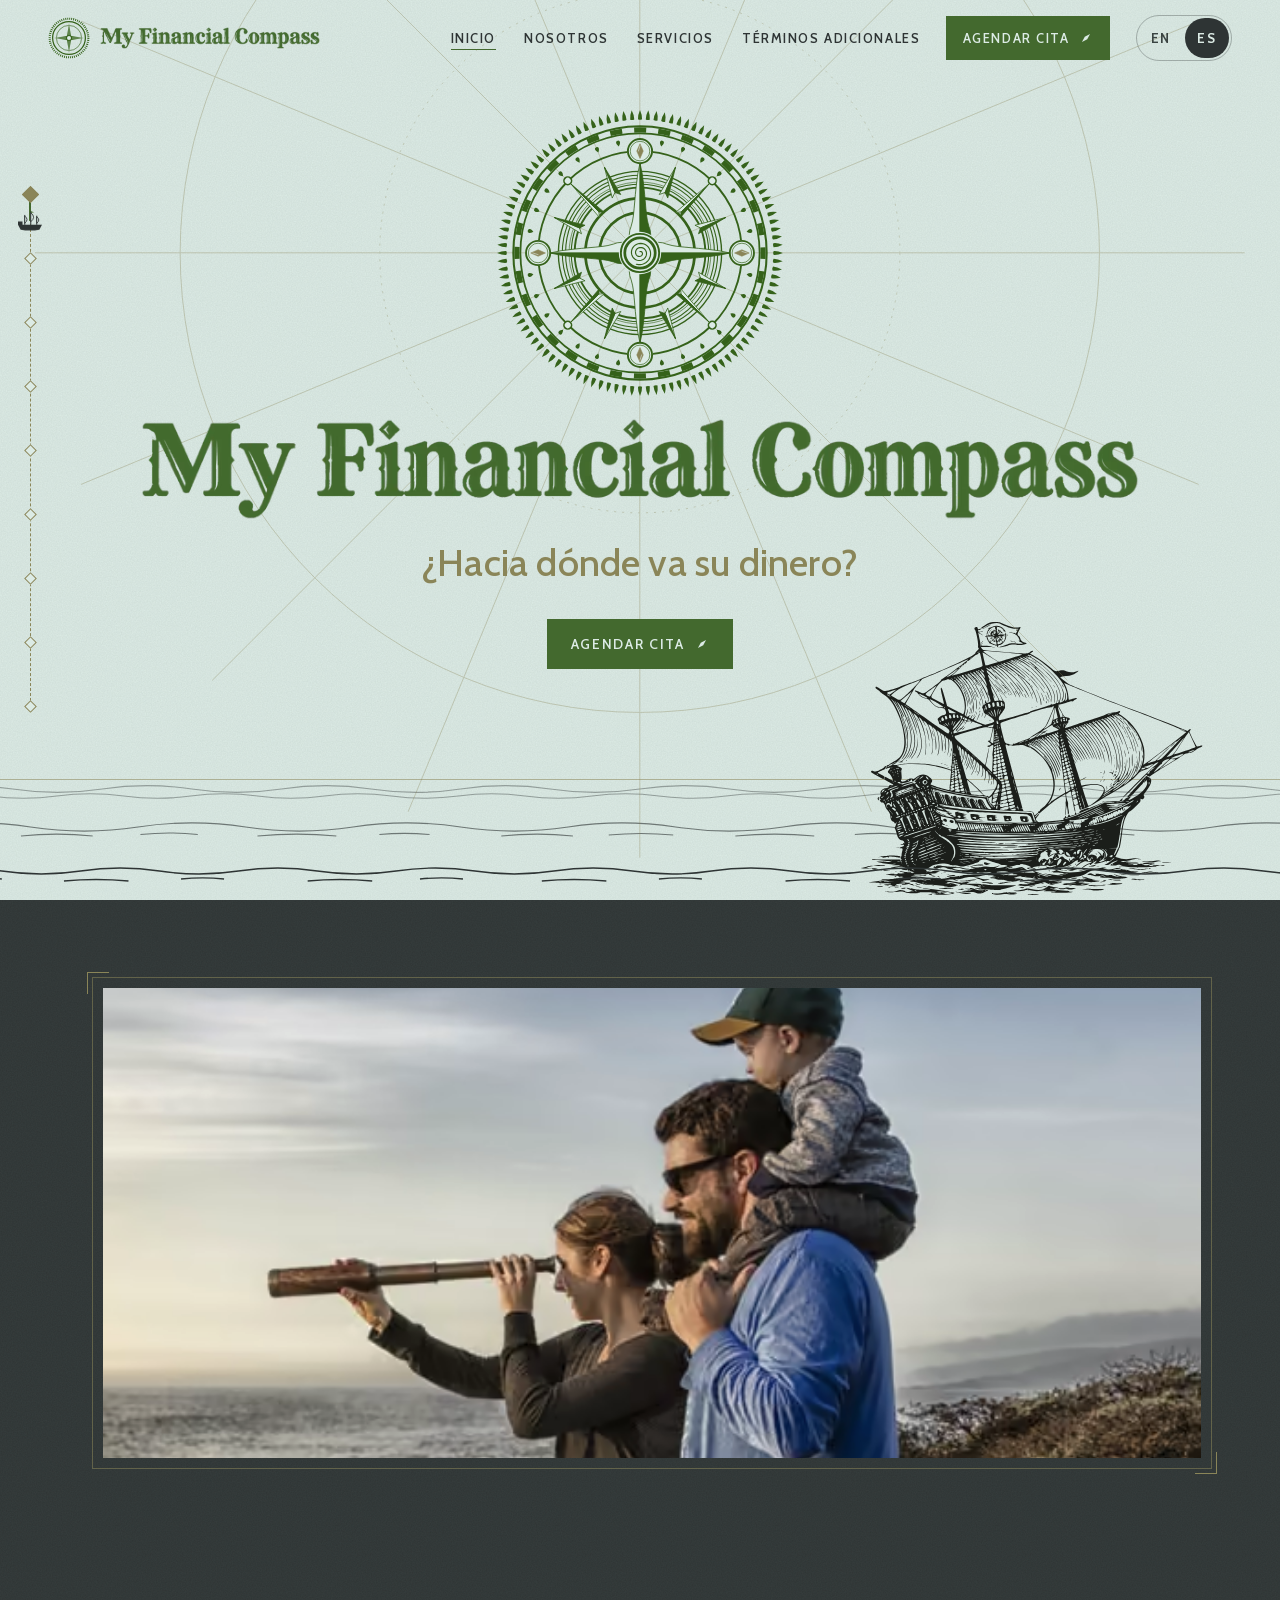
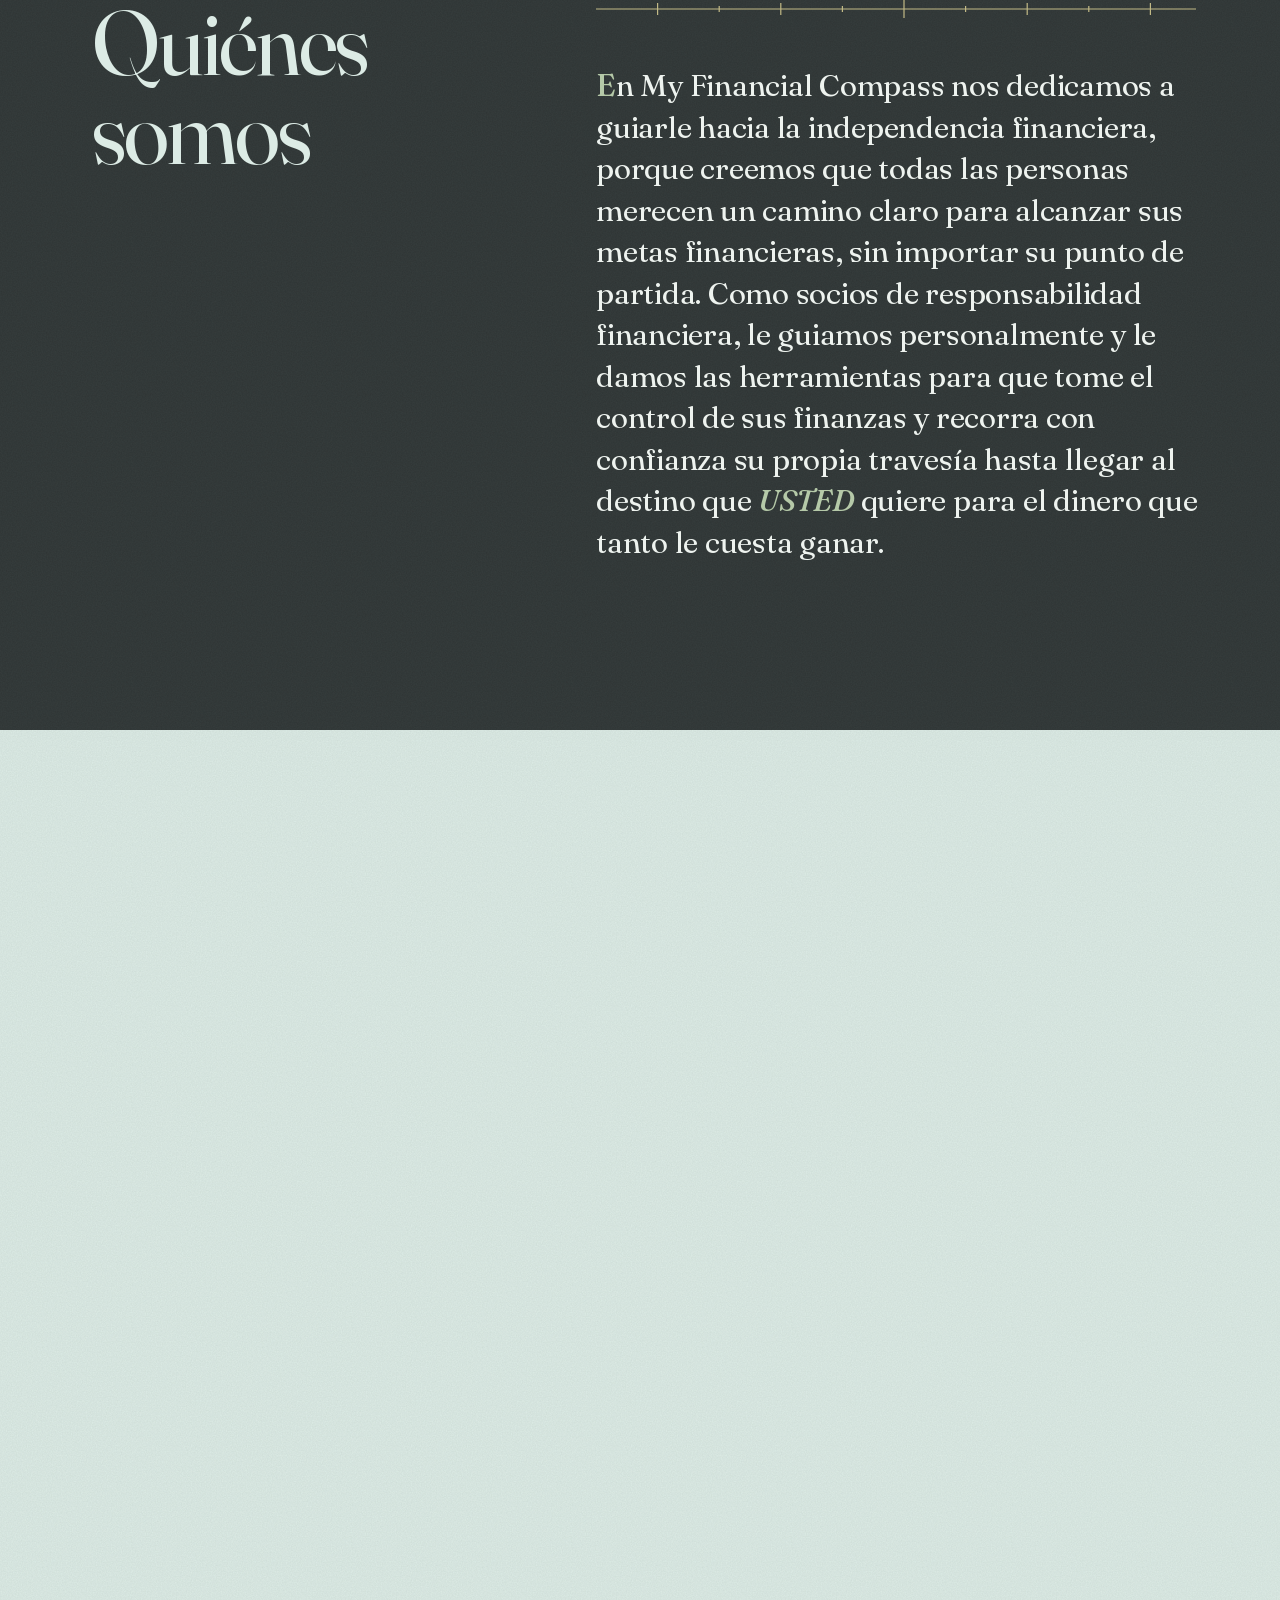
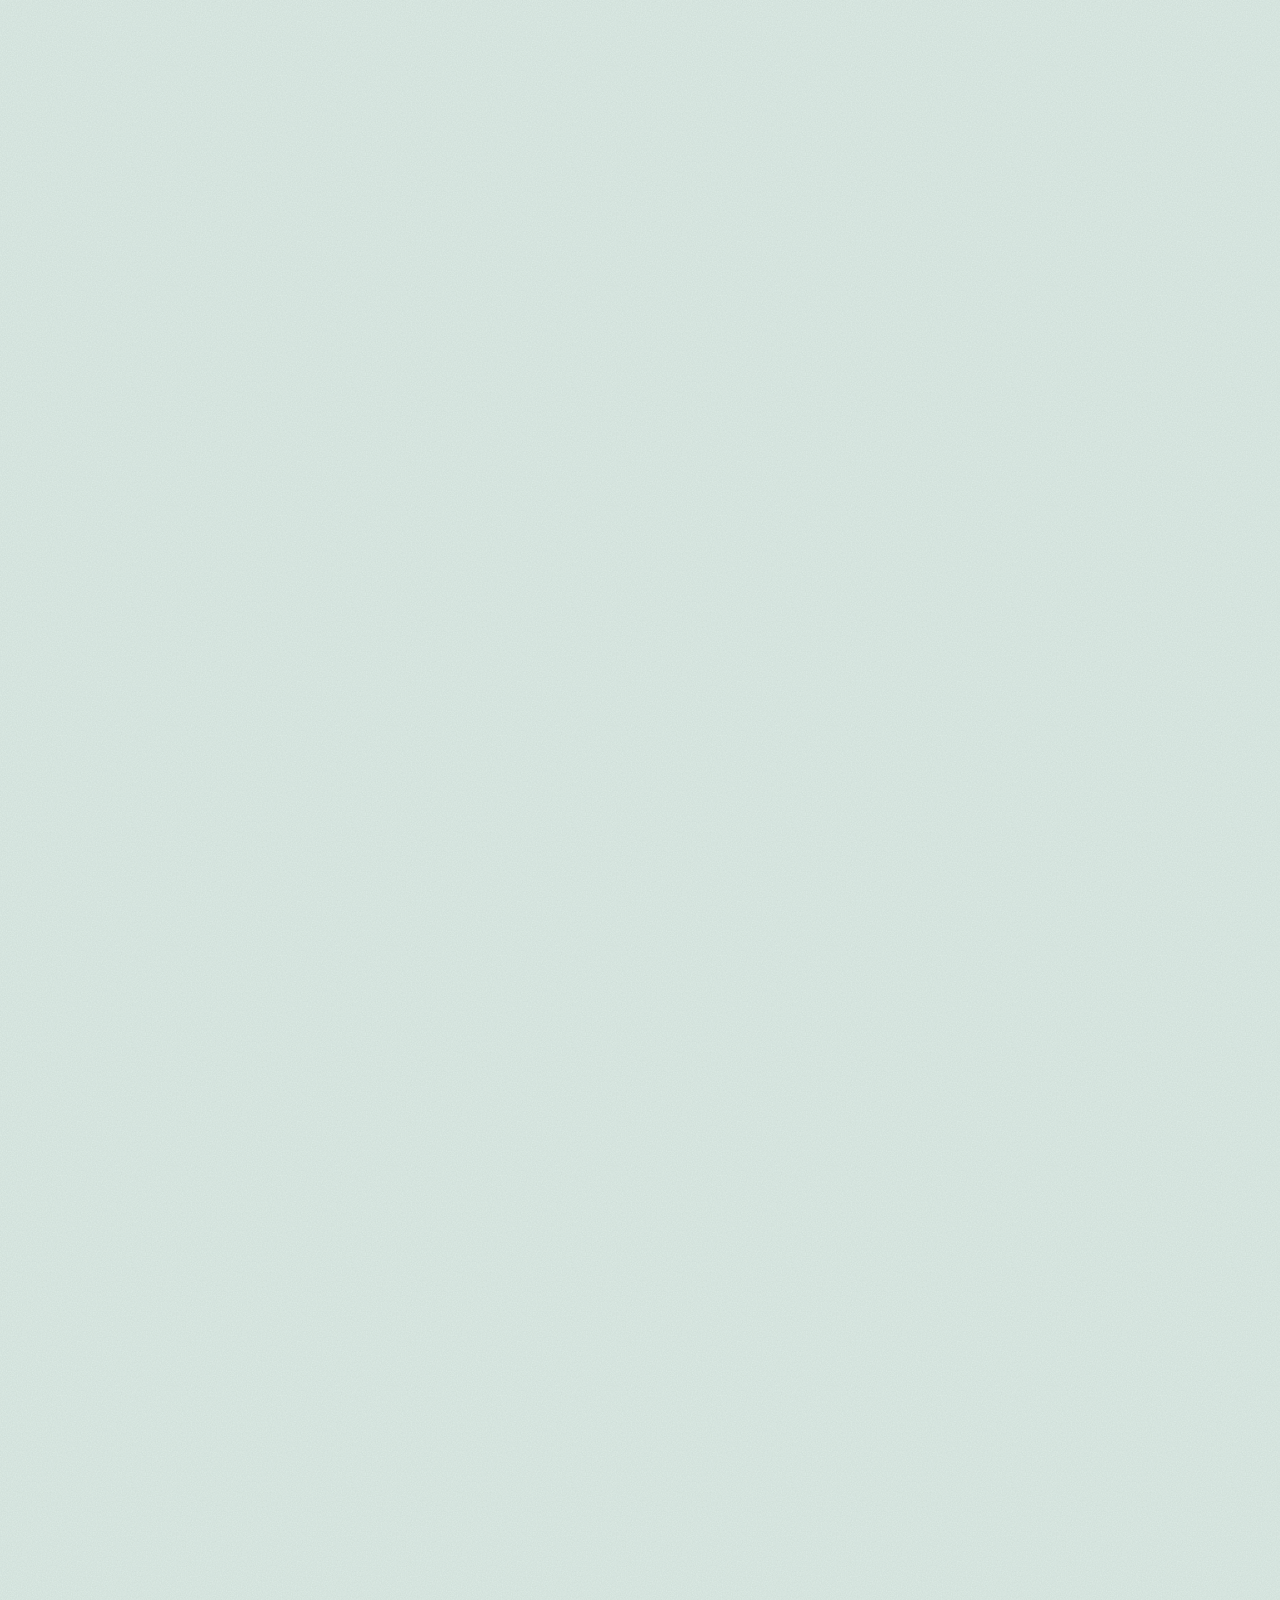
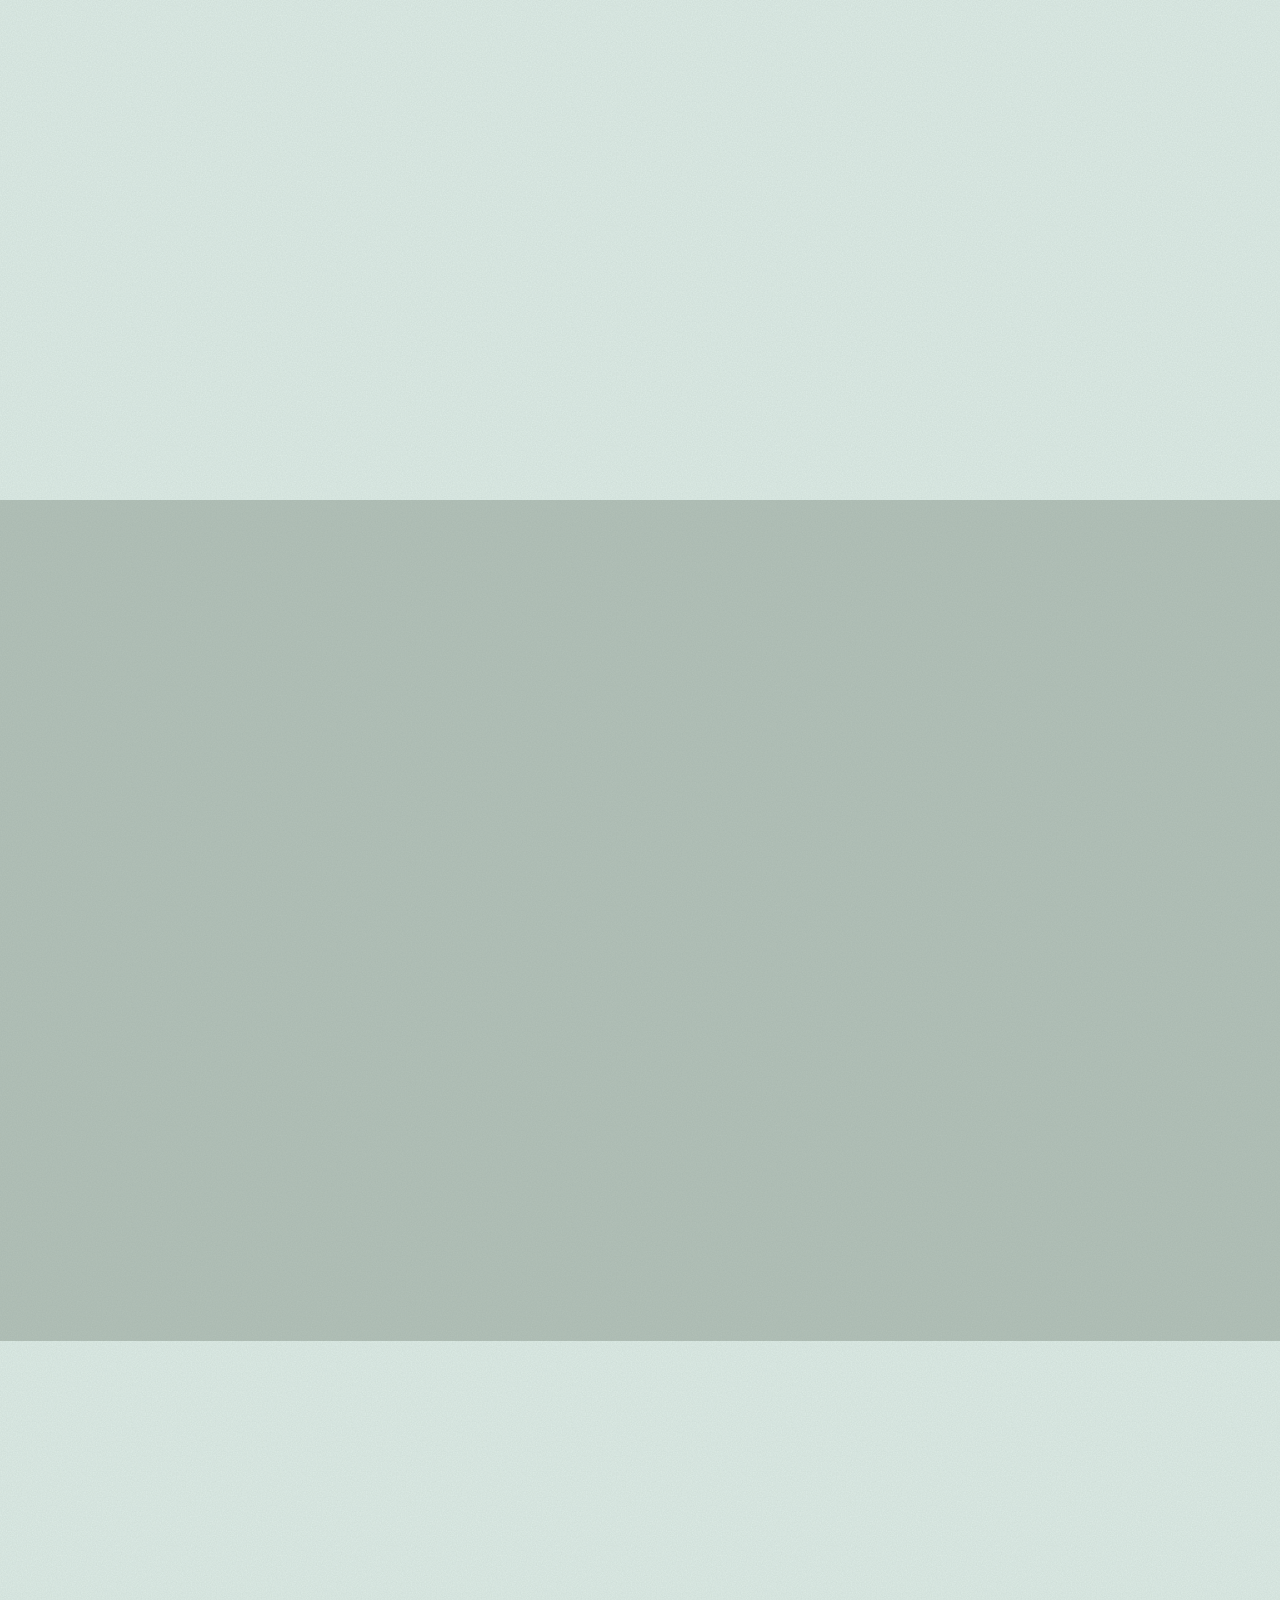
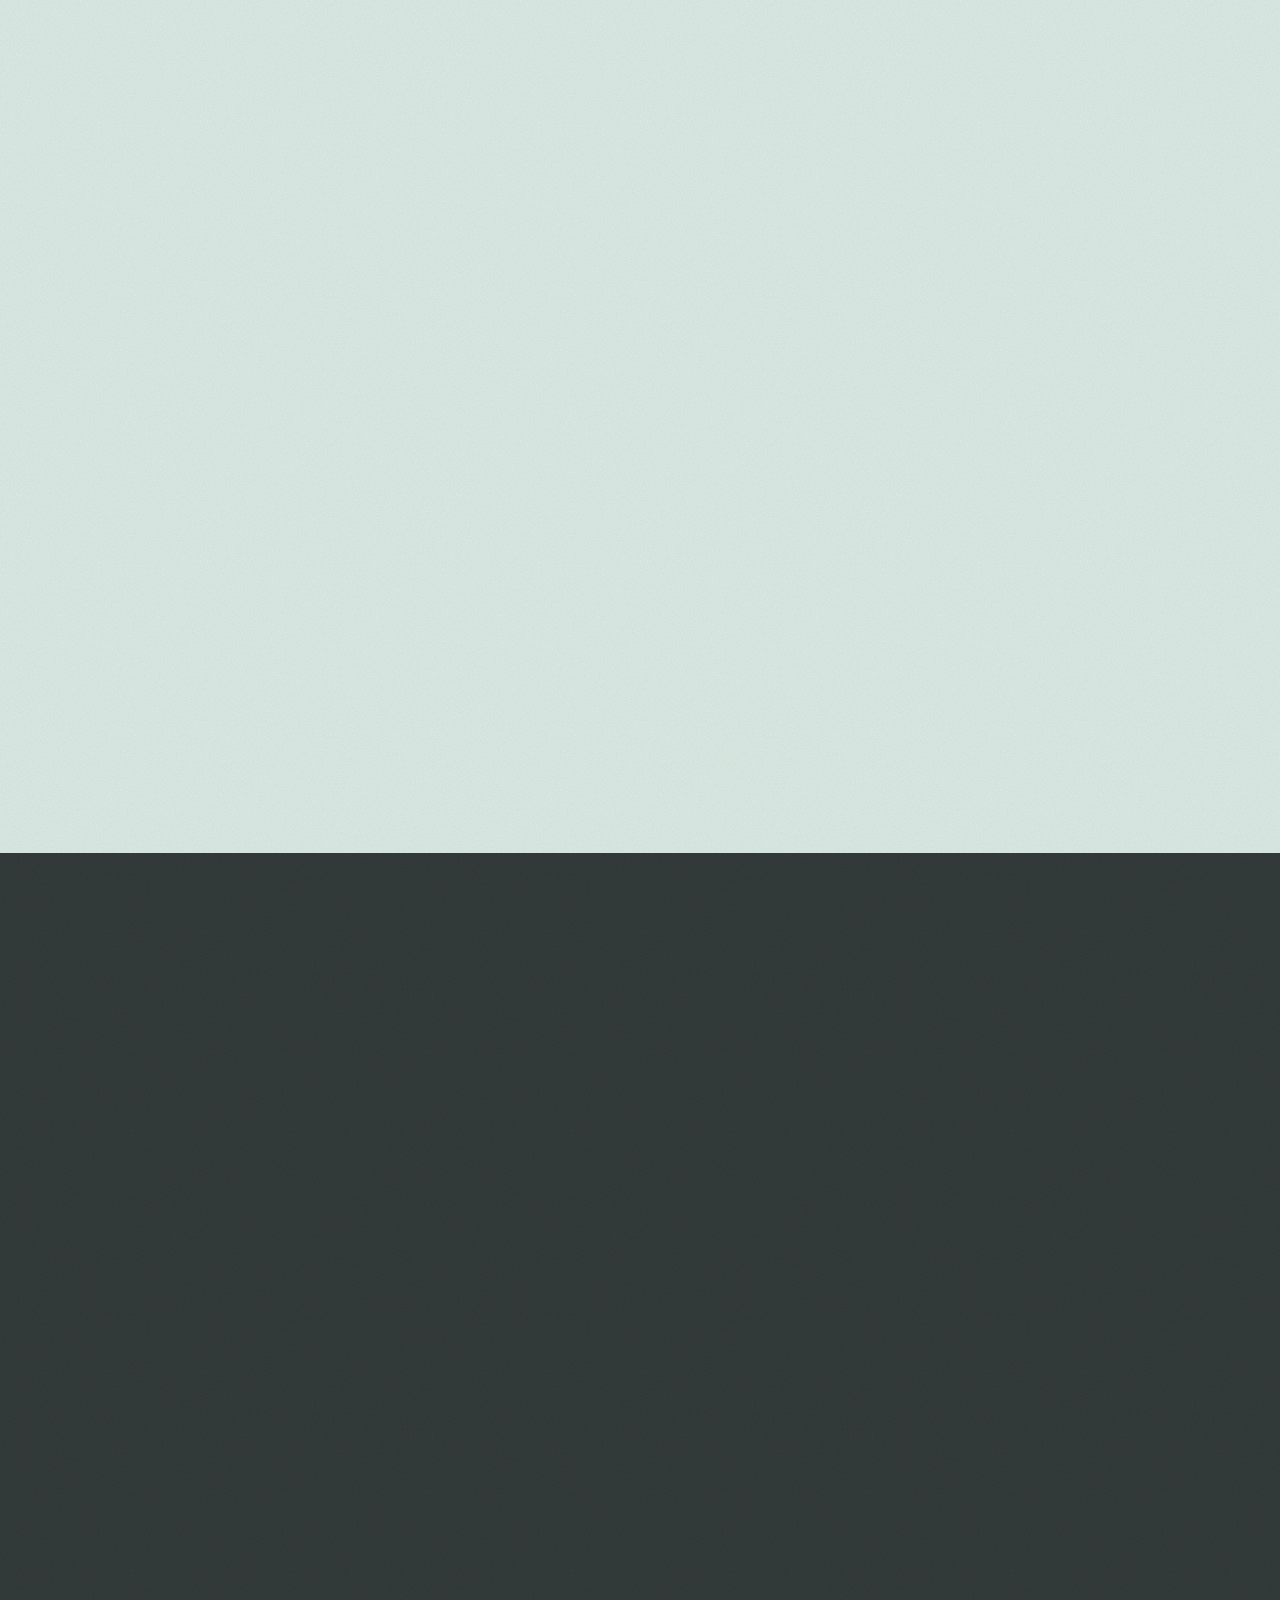
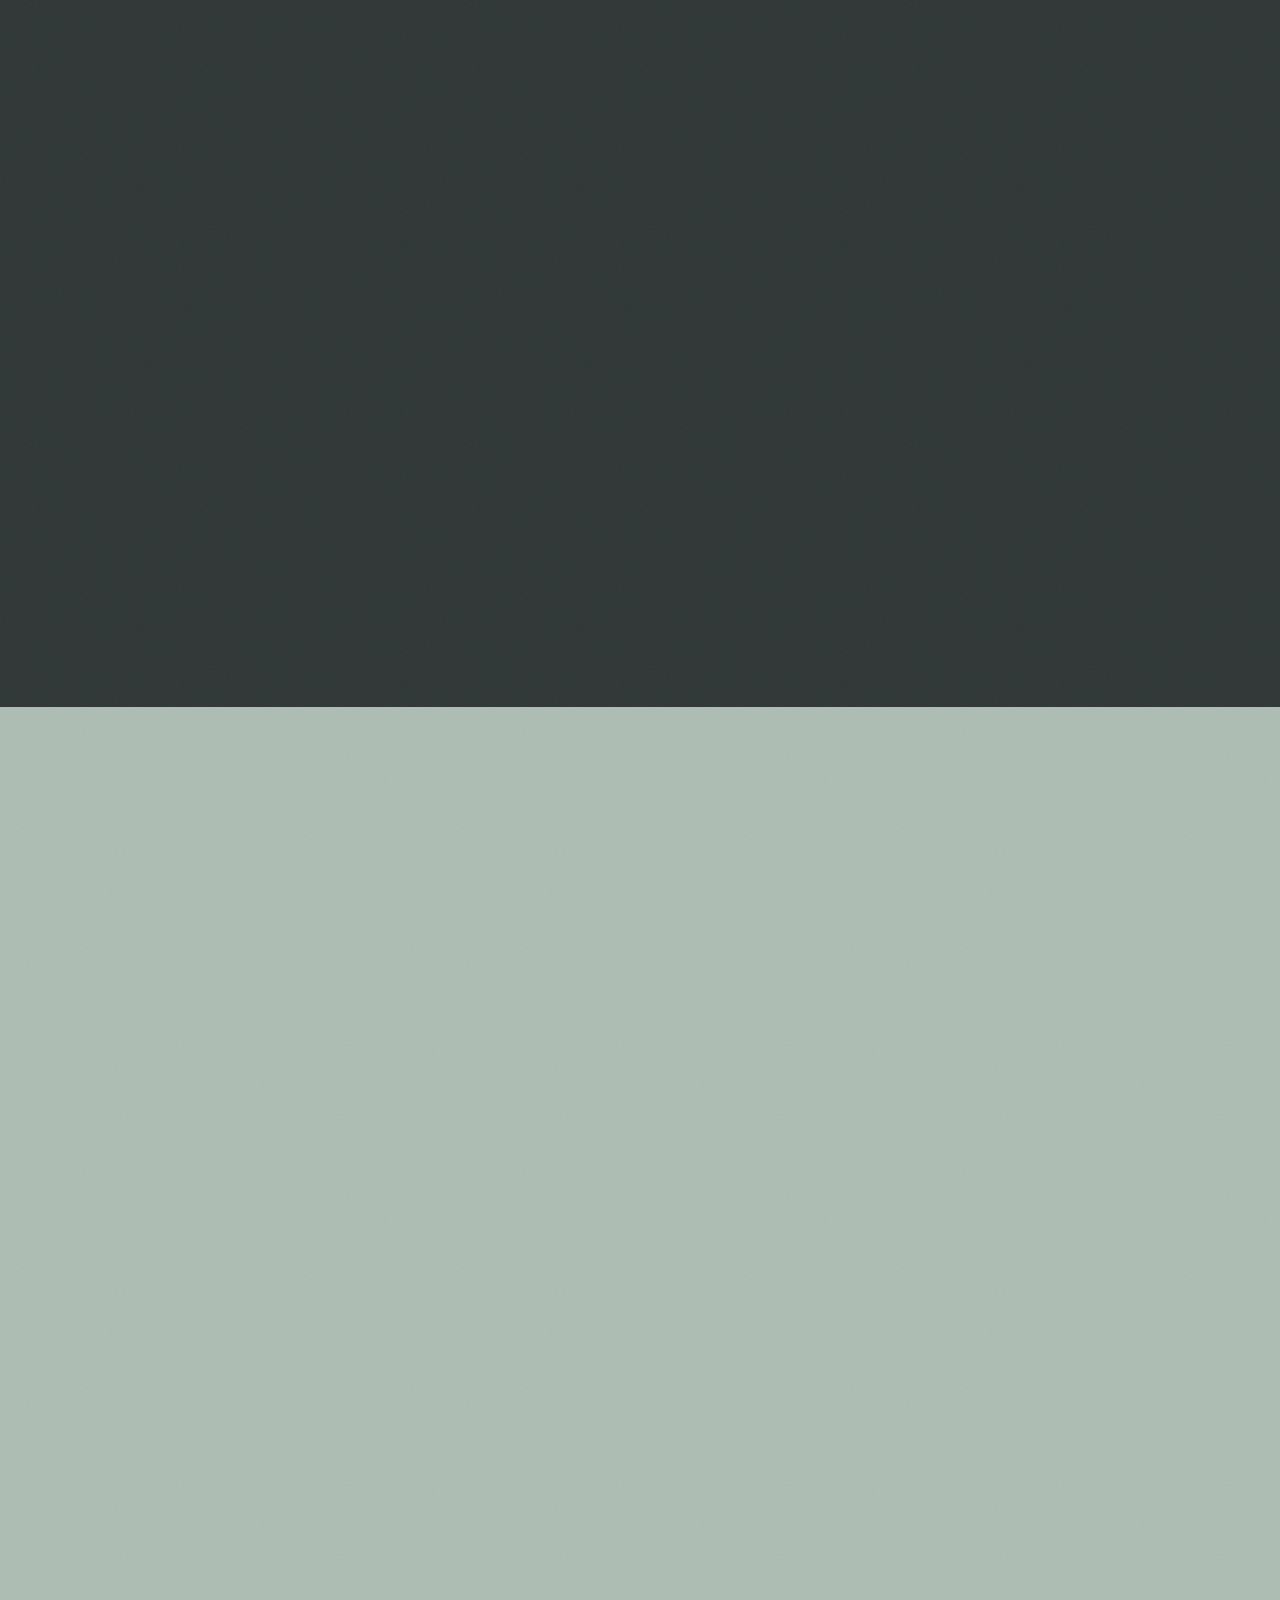
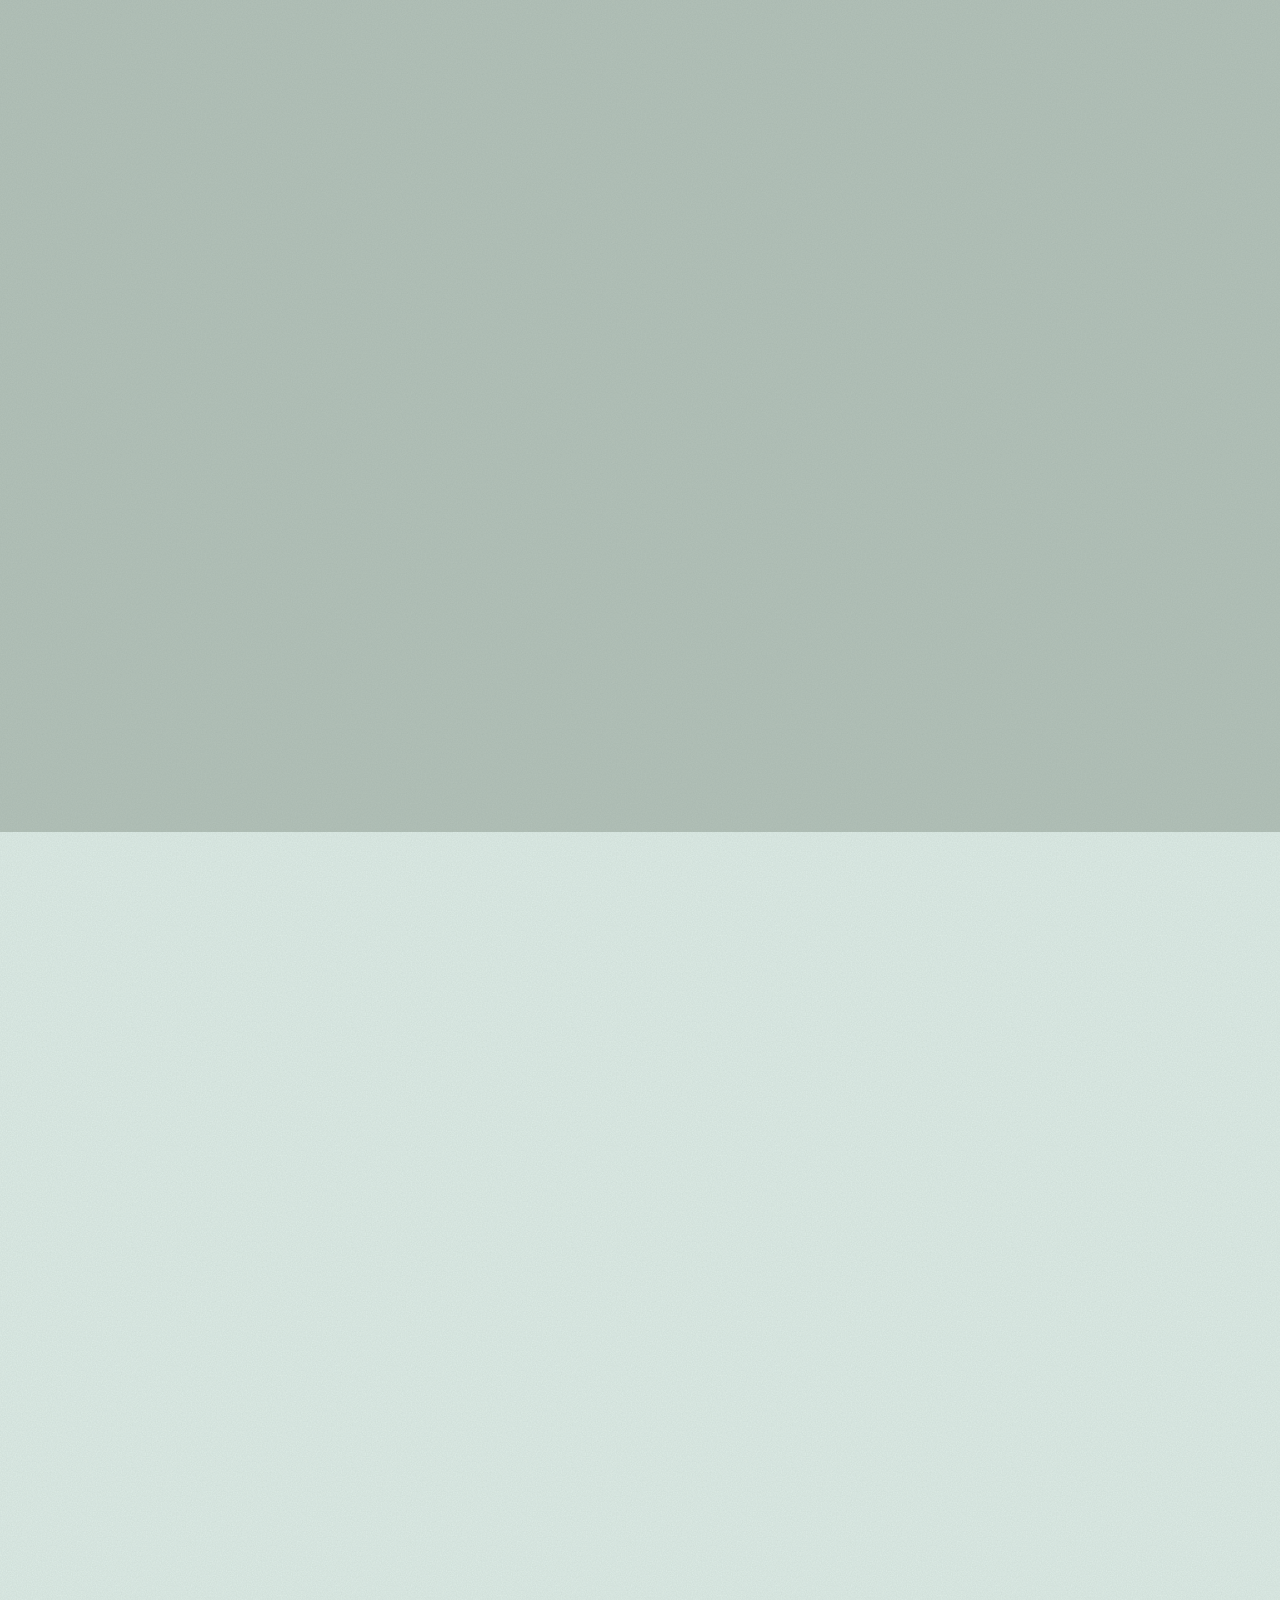
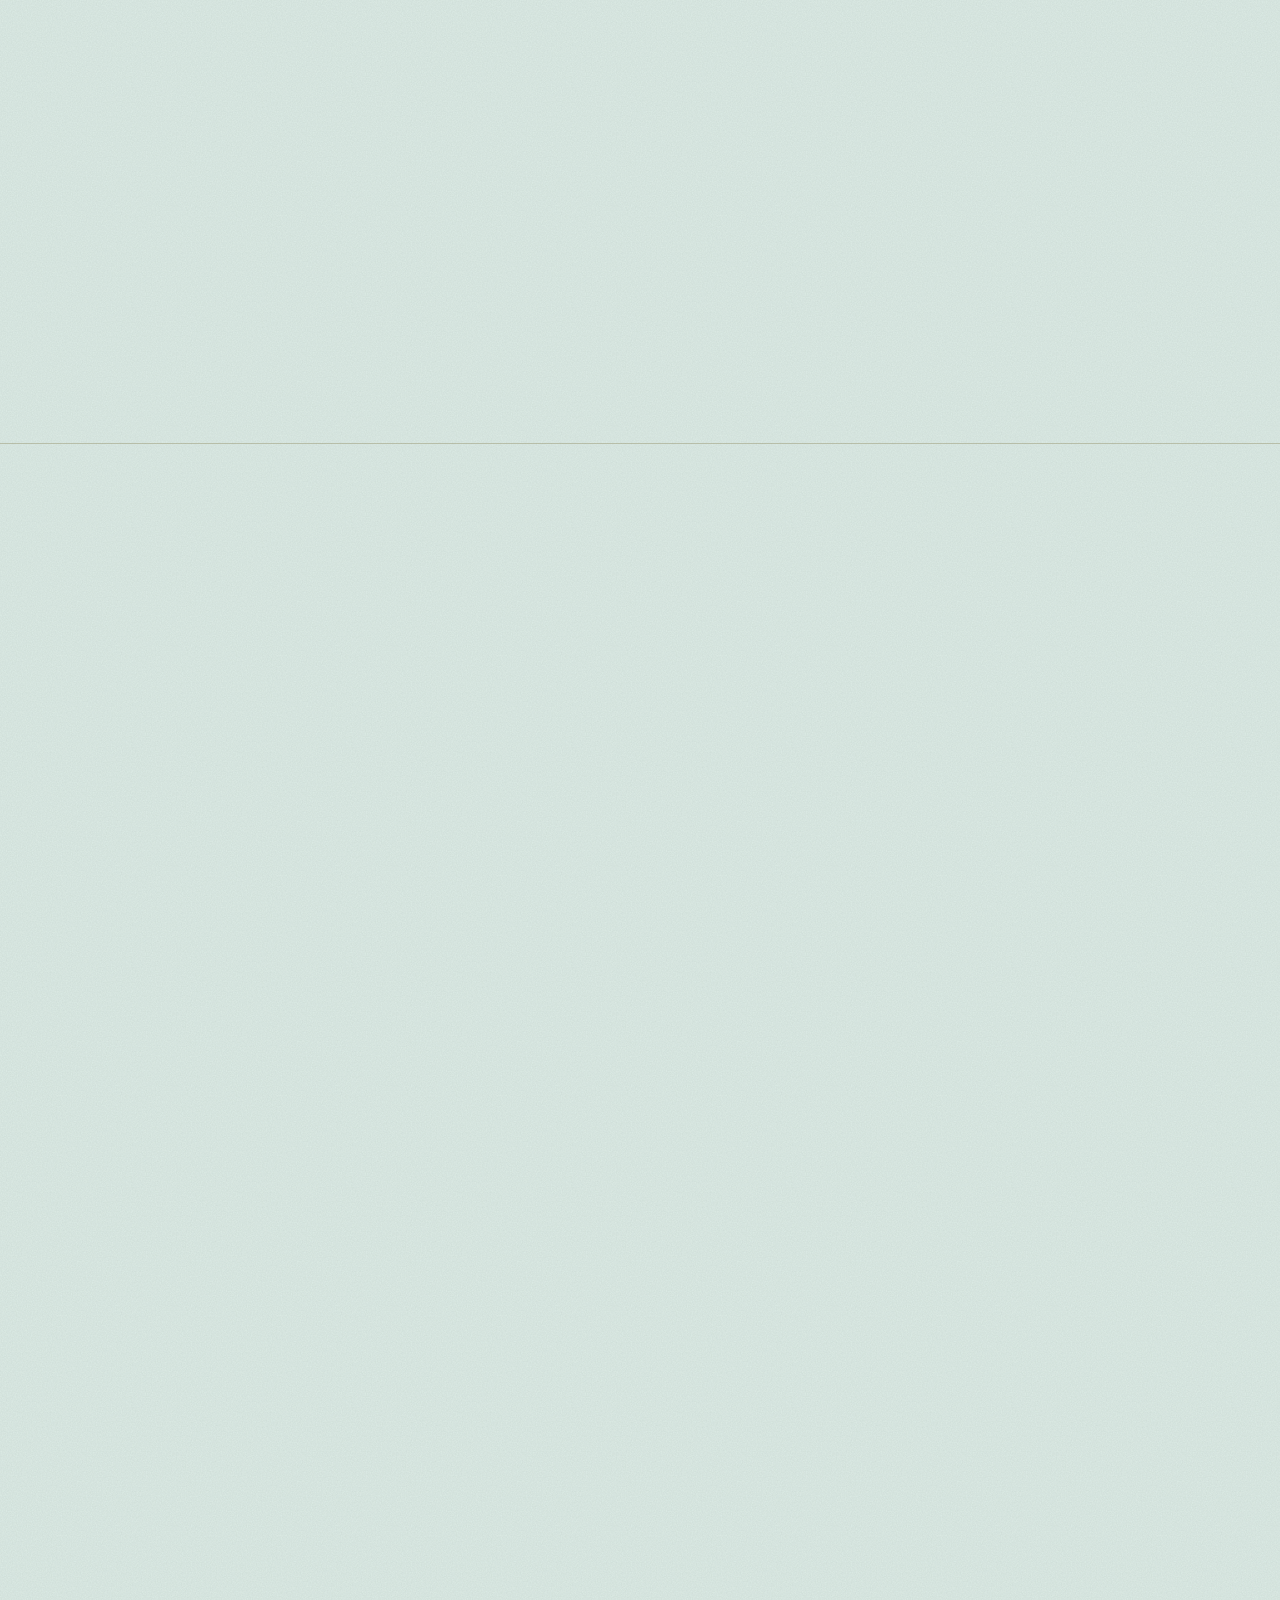
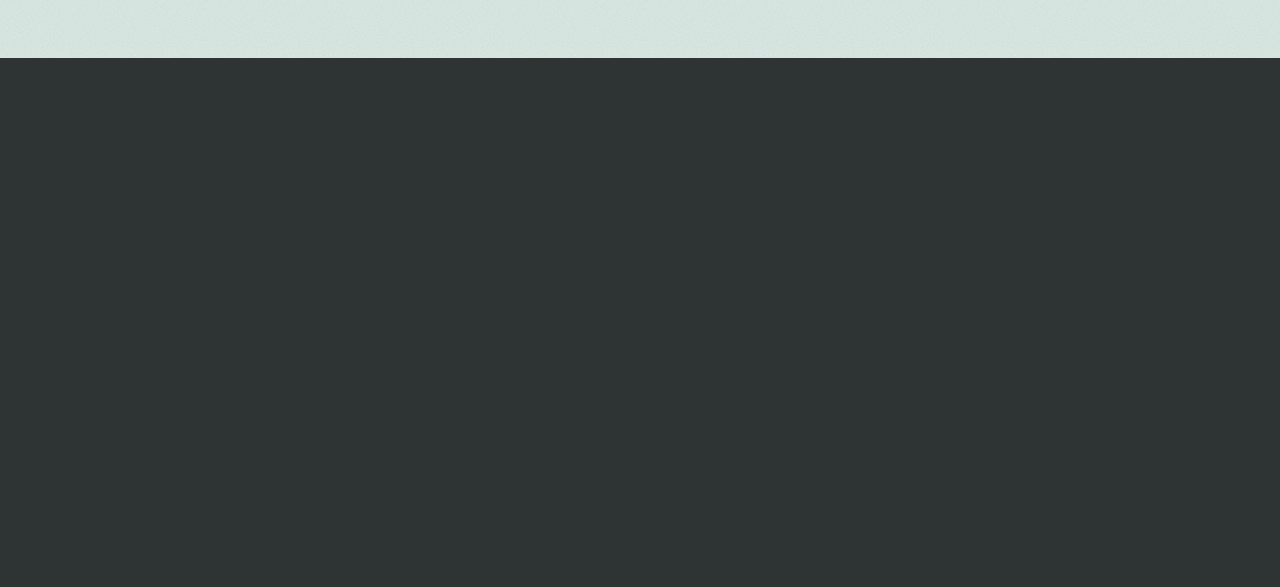
==== commit 7864ac9c: "Add files via upload" ====
--- a/es/index.html
+++ b/es/index.html
@@ -89,8 +89,8 @@
 })();
 </script>
 <style>@font-face{font-family: "Cabin";font-style: normal;font-weight: 400 700;font-display: swap;src: url(../assets/fonts/cabin-normal-latin.woff2) format("woff2")}@font-face{font-family: "Fraunces Fallback";src: local("Georgia");size-adjust: 103%;ascent-override: 94%;descent-override: 25%;line-gap-override: 0%}@font-face{font-family: "Cabin Fallback";src: local("Arial");size-adjust: 93%;ascent-override: 104%;descent-override: 27%;line-gap-override: 0%}:root{--forest: #43692E;--forest-deep: #2C4A1E;--rose: #35621A;--brass: #8A8558;--brass-ink: #6B663F;--brass-light: #C2BA86;--ink: #2E3434;--ink-soft: #3A4442;--paper: #DCEBE5;--paper-deep: #B2C1B8;--sage: #B2C1B8;--mist: #EEF3EF;--abyss: #2E3434;--error: #8B2E1F;--serif: "Fraunces","Fraunces Fallback",Georgia,serif;--sans: "Cabin","Cabin Fallback",Arial,sans-serif;--gutter: clamp(16px,4vw,48px);--maxw: 1240px;--bar-h: 64px;--voyage-h: 0px;--ease-out: cubic-bezier(.16,1,.3,1);--ease-in-out: cubic-bezier(.77,0,.18,1);--grain: url("data:image/svg+xml,%3Csvg xmlns='http://www.w3.org/2000/svg' width='220' height='220'%3E%3Cfilter id='n'%3E%3CfeTurbulence type='fractalNoise' baseFrequency='.8' numOctaves='2' stitchTiles='stitch'/%3E%3CfeColorMatrix values='0 0 0 0 .16 0 0 0 0 .2 0 0 0 0 .19 0 0 0 .13 0'/%3E%3C/filter%3E%3Crect width='100%25' height='100%25' filter='url(%23n)'/%3E%3C/svg%3E");color-scheme: light}@media (min-width: 960px){:root{--bar-h: 76px}body{font-size: 1.125rem}}@media (min-width: 1880px){html{font-size: 112.5%}:root{--maxw: 1440px}}@media (min-width: 2400px){html{font-size: 125%}:root{--maxw: 1640px}}@media (max-width: 959px){:root{--voyage-h: calc(46px + env(safe-area-inset-bottom))}}*,*::before,*::after{box-sizing: border-box;margin: 0}html{-webkit-text-size-adjust: 100%;scroll-behavior: smooth;scroll-padding-top: calc(var(--bar-h) + env(safe-area-inset-top));overflow-x: clip}body{font-family: var(--sans);font-size: 1.09rem;line-height: 1.65;color: var(--ink-soft);background-color: var(--paper);background-image: var(--grain);-webkit-font-smoothing: antialiased;text-rendering: optimizeLegibility;overflow-x: clip;padding-bottom: var(--voyage-h)}img,svg,picture{display: block;max-width: 100%}img{height: auto}button{font: inherit;color: inherit;cursor: pointer;border: 0;background: none;padding: 0}a{color: inherit;text-decoration: none}p{text-wrap: pretty}h1,h2,h3,h4{font-weight: 400;text-wrap: balance}ul,ol{padding: 0;list-style: none}::selection{background: var(--forest);color: var(--paper)}:focus-visible{outline: 2px solid var(--forest);outline-offset: 3px}.sr-only{position: absolute !important;width: 1px;height: 1px;padding: 0;margin: -1px;overflow: hidden;clip: rect(0 0 0 0);white-space: nowrap;border: 0}.skip-link{position: fixed;top: -100px;left: 16px;z-index: 100;padding: .7rem 1rem;background: var(--ink);color: var(--paper);font-weight: 600}.skip-link:focus{top: calc(12px + env(safe-area-inset-top))}.btn{--btn-bg: var(--forest);--btn-fg: var(--paper);--btn-sweep: var(--ink);--btn-line: var(--forest);position: relative;isolation: isolate;overflow: hidden;display: inline-flex;align-items: center;justify-content: center;gap: .75em;min-height: 50px;padding: .9rem 1.4rem;font: 600 .875rem/1 var(--sans);letter-spacing: .12em;text-transform: uppercase;color: var(--btn-fg);background: var(--btn-bg);border: 1px solid var(--btn-line);transition: color .5s var(--ease-out)}.btn::before{content: "";position: absolute;inset: -1px;z-index: -1;background: var(--btn-sweep);transform: scaleX(0);transform-origin: left;transition: transform .65s var(--ease-out)}.btn--sm{min-height: 44px;padding: .6rem 1rem;font-size: .8125rem}.btn--ghost{--btn-bg: transparent;--btn-fg: var(--forest);--btn-sweep: var(--forest)}.btn--block{width: 100%}.i-needle{width: 14px;height: 14px;fill: currentColor;flex: none;transform: rotate(45deg);transition: transform .9s var(--ease-out)}@media (hover: hover){.btn:hover::before{transform: scaleX(1)}.btn--ghost:hover{--btn-fg: var(--paper)}.btn:hover .i-needle,a:hover>.i-needle{transform: rotate(405deg)}}.coord{font: 600 .8125rem/1.3 var(--sans);letter-spacing: .18em;text-transform: uppercase;color: var(--brass-ink);font-variant-numeric: tabular-nums}.site-header{position: fixed;inset: 0 0 auto;z-index: 50;padding-top: env(safe-area-inset-top);transition: background-color .5s var(--ease-out),box-shadow .5s var(--ease-out)}.bar{height: var(--bar-h);display: flex;align-items: center;gap: clamp(8px,2vw,28px);padding-inline: max(var(--gutter),env(safe-area-inset-left)) max(var(--gutter),env(safe-area-inset-right));transition: height .5s var(--ease-out)}.is-compact .site-header,.menu-open .site-header{background-color: rgba(220,235,229,.95);box-shadow: 0 1px 0 rgba(138,133,88,.45)}@supports (backdrop-filter: blur(8px)){.is-compact .site-header{background-color: rgba(220,235,229,.9);backdrop-filter: blur(10px) saturate(1.1);-webkit-backdrop-filter: blur(10px) saturate(1.1)}}@media (min-width: 960px){.is-compact .bar{height: 62px}}.brand{display: flex;align-items: center;gap: 10px;min-height: 44px;margin-right: auto;color: var(--rose)}.mini-compass{width: 42px;height: 42px;flex: none;overflow: visible}.mini-star{transform-box: view-box;transform-origin: 0 0}.brand-word{width: clamp(126px,36vw,220px);opacity: 0;transform: translateY(6px);transition: opacity .5s var(--ease-out),transform .6s var(--ease-out)}.is-compact .brand-word,.menu-open .brand-word{opacity: 1;transform: none}@media (max-width: 359px){.mini-compass{width: 34px;height: 34px}.brand-word{width: 104px}}.nav{display: none}.nav ul{display: flex;gap: clamp(18px,2.2vw,34px)}.nav a{position: relative;display: inline-flex;align-items: center;min-height: 44px;font: 600 .8125rem/1 var(--sans);letter-spacing: .12em;text-transform: uppercase;color: var(--ink)}.nav a::after{content: "";position: absolute;left: 0;right: 0;bottom: 10px;height: 1px;background: var(--forest);transform: scaleX(0);transform-origin: right;transition: transform .5s var(--ease-out)}.nav a:hover::after,.nav a[aria-current="true"]::after{transform: scaleX(1);transform-origin: left}.bar-book{display: none}@media (min-width: 540px){.bar-book{display: inline-flex}}.nav a,.bar-book{white-space: nowrap}@media (min-width: 1100px){.nav{display: block}}.menu-toggle{display: inline-flex;align-items: center;gap: 10px;min-height: 44px;min-width: 44px;justify-content: flex-end;font: 600 .8125rem/1 var(--sans);letter-spacing: .14em;text-transform: uppercase;color: var(--ink)}@media (max-width: 419px){.menu-toggle-label{position: absolute;width: 1px;height: 1px;overflow: hidden;clip: rect(0 0 0 0);white-space: nowrap}}.menu-icon{display: grid;gap: 6px;width: 22px}.menu-icon span{height: 1.5px;background: currentColor;transition: transform .45s var(--ease-out)}.menu-open .menu-icon span:first-child{transform: translateY(3.75px) rotate(45deg)}.menu-open .menu-icon span:last-child{transform: translateY(-3.75px) rotate(-45deg)}@media (min-width: 1100px){.menu-toggle{display: none}}.lang{display: inline-flex;flex: none;gap: 2px;padding: 2px;border: 1px solid rgba(46,52,52,.32);border-radius: 999px}.lang-opt{display: inline-flex;align-items: center;justify-content: center;min-width: 44px;min-height: 40px;padding: 0 12px;border-radius: 999px;font: 700 .8125rem/1 var(--sans);letter-spacing: .12em;color: var(--ink-soft);transition: background-color .3s var(--ease-out),color .3s var(--ease-out)}.lang-opt[aria-current="true"]{background: var(--ink);color: var(--paper)}@media (hover: hover){.lang-opt:not([aria-current="true"]):hover{color: var(--forest)}}@media (max-width: 380px){.menu-toggle-label{display: none}}.menu[hidden]{display: none}.hero{position: relative;display: grid;grid-template-rows: 1fr auto;min-height: calc(100vh - var(--voyage-h));min-height: calc(100svh - var(--voyage-h));padding-top: calc(var(--bar-h) + env(safe-area-inset-top));overflow: clip}.hero-inner{position: relative;z-index: 2;display: flex;flex-direction: column;align-items: center;justify-content: center;gap: clamp(10px,2.2vh,24px);padding: clamp(12px,3vh,40px) var(--gutter) 0;text-align: center}.hero-rose-wrap{position: relative;width: clamp(140px,min(32vh,44vw),22.5rem);aspect-ratio: 1}.hero-rose{position: absolute;inset: 0}.hero-rhumbs{position: absolute;left: -160%;top: -160%;width: 420%;height: 420%;max-width: none;color: var(--brass);opacity: .34;pointer-events: none;z-index: -1}.hero-rhumbs path,.hero-rhumbs circle{stroke-width: 1}.compass{position: relative;width: 100%;height: 100%;--c-ink: var(--rose);--c-paper: var(--paper)}.c-layer,.c-teeth>svg,.c-rings>svg{position: absolute;inset: 0;width: 100%;height: 100%;overflow: visible}.c-star,.c-teeth,.c-needles,.c-band,.c-center{transform-origin: 50% 50%}.c-star{will-change: transform}.compass--hero .dia{fill: var(--brass);stroke: var(--brass)}.hero-title{position: relative;width: min(88vw,62.5rem);line-height: 0}.hero-wordmark{width: 100%}.hero-sub{position: relative;font: 500 clamp(1.5rem,3.1vw,2.35rem)/1.2 var(--sans);color: var(--brass);letter-spacing: .005em;max-width: min(100%,46rem)}:root[lang="en"] .hero-sub{text-transform: capitalize}.hero-actions{display: flex;flex-wrap: wrap;align-items: center;justify-content: center;gap: 14px 28px;margin-top: clamp(4px,1.5vh,16px)}.horizon{position: relative;z-index: 1;height: clamp(120px,25vh,280px);pointer-events: none}.horizon::before{content: "";position: absolute;left: 0;right: 0;top: 46%;height: 1px;background: rgba(138,133,88,.55)}.sea{position: absolute;left: -6%;width: 112%;height: 30px;max-width: none;fill: none;stroke: var(--ink);stroke-width: 1.1;overflow: visible}.sea path{vector-effect: non-scaling-stroke}.sea--back{top: 44%;opacity: .4;animation: sea 7s ease-in-out infinite alternate}.sea--mid{top: 62%;opacity: .62;animation: sea 5.5s ease-in-out infinite alternate-reverse}.sea--front{bottom: 4%;z-index: 3;stroke-width: 1.4;animation: sea 4.6s ease-in-out infinite alternate}@keyframes sea{to{transform: translateX(-4.5%)}}.hero.is-paused .sea{animation-play-state: paused}.ship{position: absolute;aspect-ratio: 841 / 673}.ship-layer{position: absolute;max-width: none}.ship-hull{left: 6.18%;top: 52.3%;width: 79.07%;height: 40.12%}.ship-rig-l{left: 3.69%;top: 2.38%;width: 46.49%;height: 80.68%;transform-origin: 84.1% 83.2%}.ship-rig-r{left: 49.7%;top: 11.29%;width: 50.18%;height: 71.92%;transform-origin: -13.7% 81%}.ship-flag{left: 35.43%;top: .89%;width: 13.79%;height: 9.66%;transform-origin: 1.7% 52.3%}.ship-waves{left: .71%;top: 82.62%;width: 90.37%;height: 17.38%}.ship--hero{z-index: 2;width: clamp(170px,44vw,440px);right: clamp(4px,6vw,150px);bottom: 2%;transform-origin: 46% 88%}@media (min-width: 960px){.ship--hero{width: clamp(260px,27vw,460px)}}@media (orientation: landscape) and (max-height: 560px){.hero{min-height: 0}.hero-inner{padding-top: 8px;gap: 10px}.hero-rose-wrap{width: clamp(110px,30vh,170px)}.hero-title{width: min(64vw,40rem)}.hero-sub{font-size: 1.5rem}.horizon{height: 150px}.ship--hero{width: 190px}}main>.sec,.site-footer{content-visibility: auto;contain-intrinsic-size: auto 1000px}#values.is-pinned{contain-intrinsic-size: auto 3000px}#services,#captain,#contact,#terms{contain-intrinsic-size: auto 1500px}.voyage{position: fixed;z-index: 40;color: var(--ink);--v-line: var(--brass);--v-fill: var(--forest);--v-paper: var(--paper);transition: opacity .5s}.voyage-track{position: relative}.voyage-line,.voyage-progress{position: absolute;pointer-events: none}.voyage ol{position: relative;display: flex;justify-content: space-between}.port{position: relative;display: grid;place-items: center}.port-mark{width: 9px;height: 9px;rotate: 45deg;border: 1.5px solid var(--v-line);background: var(--v-paper);transition: background-color .4s,border-color .4s,scale .5s var(--ease-out)}.port.is-passed .port-mark{background: var(--v-fill);border-color: var(--v-fill)}.port.is-current .port-mark{background: var(--brass);border-color: var(--brass);scale: 1.35}.voyage-ship{position: absolute;width: 30px;height: 26px;pointer-events: none;will-change: transform}.on-dark .voyage{color: var(--paper);--v-paper: var(--abyss);--v-fill: var(--brass-light)}.vs-sails{transform-box: fill-box;transform-origin: 50% 100%;transition: transform .8s var(--ease-out)}.voyage.is-docked .vs-sails{transform: scaleY(.35)}@media (min-width: 960px){.voyage{left: max(14px,env(safe-area-inset-left));top: 50%;translate: 0 -50%;width: 32px;height: min(60vh,540px)}.voyage-track{height: 100%}.voyage-line{left: 50%;top: 14px;bottom: 14px;border-left: 1.5px dashed var(--v-line)}.voyage-progress{left: calc(50% - .75px);top: 14px;bottom: 14px;width: 2px;background: var(--v-fill);transform-origin: top;transform: scaleY(0)}.voyage ol{flex-direction: column;height: 100%}.port{width: 32px;height: 28px}.port-label{position: absolute;left: 40px;top: 50%;translate: -6px -50%;display: flex;gap: 8px;align-items: baseline;padding: 7px 10px;background: var(--ink);color: var(--paper);font: 600 .8125rem/1.2 var(--sans);white-space: nowrap;opacity: 0;pointer-events: none;transition: opacity .3s,translate .4s var(--ease-out)}.port-label .coord{color: var(--brass-light);font-size: .75rem}.port:hover .port-label,.port:focus-visible .port-label{opacity: 1;translate: 0 -50%}.voyage-ship{left: 50%;top: 14px;margin: -13px 0 0 -15px}}@media (max-width: 959px){.voyage{left: 0;right: 0;bottom: 0;height: var(--voyage-h);padding: 0 max(10px,env(safe-area-inset-left)) env(safe-area-inset-bottom) max(10px,env(safe-area-inset-right));background: rgba(220,235,229,.95);box-shadow: 0 -1px 0 rgba(46,52,52,.25)}.on-dark .voyage{background: rgba(46,52,52,.95)}.voyage-track{height: 46px}.voyage-line{top: 50%;left: calc(100% / 18);right: calc(100% / 18);border-top: 1.5px dashed var(--v-line)}.voyage-progress{top: calc(50% - .75px);left: calc(100% / 18);right: calc(100% / 18);height: 2px;background: var(--v-fill);transform-origin: left;transform: scaleX(0)}.voyage ol{height: 100%}.voyage li{flex: 1 1 0}.port{width: 100%;height: 46px}.port-label{position: absolute;width: 1px;height: 1px;overflow: hidden;clip: rect(0 0 0 0);white-space: nowrap}.voyage-ship{top: 2px;left: calc(100% / 18);margin-left: -15px;width: 28px;height: 24px}}.compass--hero .c-teeth{animation: spin 220s linear infinite}.ship--hero{animation: ship-rock 6.6s ease-in-out infinite alternate}.ship--hero .ship-rig{animation: rig-breathe 5.4s ease-in-out infinite alternate}.ship--hero .ship-flag{animation: flag-wave 1.6s ease-in-out infinite alternate}.ship--hero .ship-waves{animation: ship-sea 4.8s ease-in-out infinite alternate}.hero.is-paused .ship--hero,.hero.is-paused .ship-layer,.hero.is-paused .c-teeth,.hero.is-paused .sea{animation-play-state: paused}@keyframes spin{to{transform: rotate(360deg)}}@keyframes ship-rock{0%{transform: translateY(0) rotate(-1.9deg)}50%{transform: translateY(-5px) rotate(0deg)}100%{transform: translateY(0) rotate(1.9deg)}}@keyframes rig-breathe{to{transform: scaleX(1.024)}}@keyframes flag-wave{to{transform: skewY(3.5deg) scaleX(.965)}}@keyframes ship-sea{to{transform: translateX(7px)}}:root{--ease-expo: cubic-bezier(.87,0,.13,1);--ease-back: cubic-bezier(.34,1.56,.64,1)}.curtain{display: none}.intro-full .curtain,.intro-short .curtain{display: block;position: absolute;inset: -6px -8px;z-index: 2;background: #d5e4de;transform-origin: 100% 50%;animation: curtain .8s var(--ease-expo) 1.05s both}.intro-full .hero-sub .curtain{animation-duration: .7s;animation-delay: 1.2s}.intro-full .hero-rose{z-index: 3;animation: rose-in .85s var(--ease-expo) .95s backwards}.intro-full .compass--hero [data-draw] circle{stroke-dasharray: 1;animation: draw .7s cubic-bezier(.65,0,.35,1) backwards;animation-delay: calc(var(--k) * 45ms)}.intro-full .compass--hero .c-band{animation: band-in .8s var(--ease-out) .1s backwards}.intro-full .compass--hero .tooth-s{animation: fade-in .22s ease-out backwards;animation-delay: calc(.15s + var(--k) * 40ms)}.intro-full .compass--hero [data-extras]{animation: fade-in .45s ease-out .3s backwards}.intro-full .compass--hero .c-diamonds{animation: fade-in .3s ease-out .35s backwards}.intro-full .compass--hero .dia{animation: dia-lit .3s ease-out backwards;animation-delay: calc(.75s + var(--k) * 90ms)}.intro-full .compass--hero .c-needles{animation: pop-in .7s var(--ease-back) .35s backwards}.intro-full .compass--hero .c-center{animation: pop-in-c .6s cubic-bezier(.34,1.9,.64,1) .4s backwards}.intro-full .compass--hero .c-star{animation: needle 1.3s .4s backwards}.intro-full .hero-actions{animation: fade-in .7s ease-out 1.4s backwards}.intro-full .ship--hero{animation: ship-rock 6.6s ease-in-out infinite alternate,fade-in .7s ease-out 1.45s backwards}.intro-full .site-header{animation: fade-in .7s ease-out 1.5s backwards}.intro-full .voyage{animation: fade-in .7s ease-out 1.55s backwards}@keyframes curtain{from{transform: scaleX(1)}to{transform: scaleX(0)}}@keyframes rose-in{from{transform: translateY(var(--rose-dy)) scale(var(--rose-s))}}:root{--rose-dy: 24svh;--rose-s: 1.2}@media (min-width: 720px){:root{--rose-dy: 18svh;--rose-s: 1.15}}@keyframes draw{from{stroke-dashoffset: 1}to{stroke-dashoffset: 0}}@keyframes band-in{from{opacity: 0;transform: scale(.92)}}@keyframes fade-in{from{opacity: 0}}@keyframes dia-lit{from{fill: var(--rose);stroke: var(--rose)}}@keyframes pop-in{from{opacity: 0;transform: scale(.72)}}@keyframes pop-in-c{from{opacity: 0;transform: scale(.3)}}@keyframes needle{0%{opacity: 0;transform: rotate(-230deg);animation-timing-function: cubic-bezier(.2,.7,.3,1)}12%{opacity: 1}46%{transform: rotate(16deg);animation-timing-function: ease-in-out}62%{transform: rotate(-8deg);animation-timing-function: ease-in-out}76%{transform: rotate(3.5deg);animation-timing-function: ease-in-out}88%{transform: rotate(-1.5deg);animation-timing-function: ease-out}100%{transform: rotate(0deg)}}.intro-short .hero-rose{animation: rose-short .5s var(--ease-out) backwards}.intro-short .compass--hero .c-star{animation: star-short .6s var(--ease-back) backwards}.intro-short .curtain{animation-duration: .5s;animation-delay: .04s}.intro-short .hero-sub .curtain{animation-delay: .1s}@keyframes rose-short{from{opacity: 0;transform: scale(.95)}}@keyframes star-short{from{transform: rotate(-40deg)}}@media (prefers-reduced-motion: reduce){html{scroll-behavior: auto}.sea,.ship--hero,.ship-layer,.compass--hero .c-teeth{animation: none}}</style>
-<link rel="preload" href="../styles.min.css?v=20261030a" as="style" onload="this.onload=null;this.rel='stylesheet'">
-<noscript><link rel="stylesheet" href="../styles.min.css?v=20261030a"></noscript>
+<link rel="preload" href="../styles.min.css?v=20261030b" as="style" onload="this.onload=null;this.rel='stylesheet'">
+<noscript><link rel="stylesheet" href="../styles.min.css?v=20261030b"></noscript>
 </head>
 <body>
 <a class="skip-link" href="#main" data-i18n="ui.skip">Saltar al contenido</a>
@@ -632,7 +632,7 @@
   function load() {
     if (done) return; done = true;
     var s = document.createElement("script");
-    s.src = "../main.min.js?v=20261030a";
+    s.src = "../main.min.js?v=20261030b";
     document.body.appendChild(s);
   }
   requestAnimationFrame(function () { setTimeout(load, 0); });
--- a/styles.min.css
+++ b/styles.min.css
@@ -1 +1 @@
-.wrap{width: 100%;max-width: var(--maxw);margin-inline: auto;padding-inline: max(var(--gutter),env(safe-area-inset-left)) max(var(--gutter),env(safe-area-inset-right))}@media (min-width: 960px){.wrap{padding-left: max(72px,var(--gutter))}}.sec{position: relative;padding-block: clamp(84px,13vw,176px)}.sec-head{display: grid;gap: 18px;margin-bottom: clamp(36px,6vw,72px)}.sec-head .coord{display: flex;align-items: center;gap: .8em}.sec-head .coord::before{content: "";width: 7px;height: 7px;border: 1.5px solid currentColor;rotate: 45deg;flex: none}.sec-head--center{justify-items: center;text-align: center}.h2{font-family: var(--serif);font-weight: 400;font-size: clamp(2.6rem,7.4vw,5.8rem);line-height: .96;letter-spacing: -.028em;color: var(--ink);font-variation-settings: "opsz" 144}.h2--small{font-size: clamp(1.9rem,4vw,3rem)}.h3{font-family: var(--serif);font-weight: 500;font-size: clamp(1.45rem,2.3vw,1.95rem);line-height: 1.1;letter-spacing: -.012em;color: var(--ink);font-variation-settings: "opsz" 48}.h4{font: 700 .875rem/1.3 var(--sans);letter-spacing: .1em;text-transform: uppercase;color: var(--ink)}.h5{font: 700 1.05rem/1.3 var(--sans);color: var(--ink);margin-top: 1.1em}.line{display: block;overflow: hidden;padding-bottom: .08em;margin-bottom: -.08em}.line-in{display: block;will-change: transform}.about{padding-top: clamp(40px,6vw,88px)}.horizon-photo{margin-bottom: clamp(64px,10vw,140px)}.horizon-photo-frame{position: relative;padding: 10px;border: 1px solid rgba(138,133,88,.55)}.horizon-photo-frame .portrait-corner{border-color: var(--brass)}.horizon-photo img{width: 100%;height: auto;aspect-ratio: 4 / 5;object-fit: cover;filter: saturate(.86) sepia(.06) contrast(1.02)}@media (min-width: 720px){.horizon-photo img{aspect-ratio: 21 / 9;object-position: 62% 22%}}.horizon-photo picture{display: block;overflow: hidden;background-color: rgba(178,193,184,.18)}@media (prefers-reduced-motion: no-preference){.js .horizon-photo img{clip-path: inset(0 0 0 0);transform: none;transition: clip-path 1.1s var(--ease-expo),transform 1.6s var(--ease-out)}.js .horizon-photo:not(.is-in) img{clip-path: inset(0 100% 0 0);transform: scale(1.08)}}.about-grid{display: grid;gap: 8px}.about-body{position: relative}.rule-rhumb{width: 100%;height: 24px;margin-bottom: clamp(24px,4vw,44px);fill: none;stroke: var(--brass);stroke-width: 1.2}.rule-rhumb path{vector-effect: non-scaling-stroke}.lede{font-family: var(--serif);font-weight: 400;font-size: clamp(1.32rem,2.35vw,2.1rem);line-height: 1.38;letter-spacing: -.008em;color: var(--ink);max-width: 38ch;font-variation-settings: "opsz" 36}.lede::first-letter{font-weight: 500;color: var(--forest)}.you{font-style: italic;font-weight: 500;color: var(--forest)}@media (min-width: 960px){.about-grid{grid-template-columns: minmax(0,5fr) minmax(0,7fr);column-gap: clamp(32px,5vw,96px);align-items: start}.about-grid .sec-head{position: sticky;top: calc(var(--bar-h) + 40px)}}.values{padding-block: clamp(84px,10vw,140px)}.values-stage{display: grid;gap: 28px}.values-rose{width: min(78vw,360px);aspect-ratio: 1;justify-self: center;margin-block: 8px 12px}.values-rose:empty{visibility: hidden}.compass--values{--c-ink: var(--rose);--c-paper: var(--paper)}.compass--values .arm-0 path{stroke: var(--brass)}.compass--values .arm-0 path:last-child{fill: var(--brass)}.values .value .h3{font-size: clamp(1.5rem,2.3vw,1.95rem)}.value{position: relative;padding-left: 26px;border-left: 1px solid rgba(138,133,88,.5);transition: color .5s var(--ease-out)}.value p:last-child{max-width: 34ch;margin-top: 8px}.value-dir{font: 700 .8125rem/1 var(--sans);letter-spacing: .18em;color: var(--brass-ink);margin-bottom: 10px;font-variant-numeric: tabular-nums;transition: color .5s}.values-live .value{color: var(--brass-ink)}.values-live .value .h3{color: var(--brass);transition: color .5s var(--ease-out)}.values-live .value.is-active{color: var(--ink-soft)}.values-live .value.is-active .h3{color: var(--ink)}.values-live .value.is-active .value-dir{color: var(--forest)}.value.is-active::before{content: "";position: absolute;left: -4px;top: 0;width: 7px;height: 7px;rotate: 45deg;background: var(--forest)}@media (min-width: 960px){.values-stage{grid-template-columns: minmax(0,1fr) auto minmax(0,1fr);grid-template-areas: "head n ." "w rose e" ". s .";column-gap: clamp(28px,4vw,72px);row-gap: clamp(10px,2vh,24px);padding-block: 12px;align-items: center;align-content: center;min-height: calc(100svh - var(--bar-h))}.values-head{grid-area: head;align-self: start;margin: 0}.values-rose{grid-area: rose;width: min(calc(100svh - var(--bar-h) - 330px),28vw,420px);min-width: 220px;margin: 0}.values .h2{font-size: clamp(2.4rem,4.2vw,4rem)}.value{padding: 0;border: 0;max-width: 30ch}.value--n{grid-area: n;justify-self: center;text-align: center;align-self: end}.value--s{grid-area: s;justify-self: center;text-align: center;align-self: start}.value--w{grid-area: w;justify-self: end;text-align: right}.value--e{grid-area: e;justify-self: start}.value--n p:last-child,.value--s p:last-child{margin-inline: auto}.value--w p:last-child{margin-left: auto}.value.is-active::before{display: none}}@media (max-width: 959px){.values-rose{position: sticky;top: calc(var(--bar-h) + env(safe-area-inset-top));z-index: 2;width: auto;aspect-ratio: auto;justify-self: stretch;margin: 0 calc(-1 * var(--gutter));padding: 12px 0 36px;background-color: var(--paper);background-image: var(--grain);-webkit-mask-image: linear-gradient(#000 76%,transparent);mask-image: linear-gradient(#000 76%,transparent)}.compass--values{width: min(50vw,230px);height: auto;aspect-ratio: 1;margin-inline: auto}.value{scroll-margin-top: 40vh}}@media (min-width: 960px) and (max-height: 760px){.values-stage .value .h3{font-size: 1.4rem}.values-stage{font-size: 1.02rem}}.legs{position: relative}.legs-route{position: absolute;inset: 0;width: 100%;height: 100%;overflow: visible;pointer-events: none;fill: none}.route-base{stroke: var(--brass);stroke-width: 1.5;stroke-dasharray: 2 7;stroke-linecap: round}.route-ink{stroke: var(--forest);stroke-width: 2}.legs ol{position: relative;display: grid;gap: clamp(48px,8vw,72px)}.leg{position: relative;padding-left: 56px}.leg-mark{position: absolute;left: 0;top: -2px;display: grid;place-items: center;width: 36px;height: 36px}.leg-mark::before{content: "";position: absolute;inset: 7px;rotate: 45deg;border: 1.5px solid var(--forest);background: var(--paper)}.leg-no{position: relative;font: 700 .62rem/1 var(--sans);letter-spacing: .06em;color: var(--forest);font-variant-numeric: tabular-nums}.leg p{margin-top: 12px;max-width: 36ch}@media (min-width: 960px){.legs ol{grid-template-columns: repeat(3,minmax(0,1fr));column-gap: clamp(28px,4vw,64px)}.leg{padding: 56px 0 0}.leg-mark{top: 0}.leg:nth-child(2){margin-top: 5rem}.leg:nth-child(3){margin-top: 10rem}}.mission{text-align: center;padding-block: clamp(96px,16vw,210px)}.mission-statement{font-family: var(--serif);font-weight: 380;font-size: clamp(2rem,5.6vw,5rem);line-height: 1.06;letter-spacing: -.025em;color: var(--ink);max-width: 19ch;margin-inline: auto;font-variation-settings: "opsz" 144;text-wrap: balance}.js .mission-statement .w{color: var(--brass)}.mission-join{max-width: 44ch;margin: clamp(32px,5vw,56px) auto 0;font-size: clamp(1.05rem,1.6vw,1.3rem);color: var(--forest)}.mission-join strong{font-weight: 600}.mission-cta{margin-top: 32px}.sec--dark{background-color: var(--abyss);background-image: var(--grain);color: #D3DDD8;--c-paper: var(--abyss)}.sec--sage{background-color: var(--sage);background-image: var(--grain);--c-paper: var(--sage)}.sec--sage .coord,.sec--sage .leg p{color: var(--ink-soft)}.sec--sage .btn--ghost{--btn-fg: var(--forest-deep);--btn-line: var(--forest-deep);--btn-sweep: var(--forest-deep)}.sec--sage .leg-mark::before{background: var(--sage)}.sec--sage .route-base{stroke: #4F5A56}.sec--dark .lede{color: var(--mist)}.sec--dark .lede::first-letter,.sec--dark .you{color: #B5C9A8}.sec--dark .rule-rhumb{stroke: var(--brass-light)}.sec--dark .h2,.sec--dark .h3{color: var(--paper)}.sec--dark .coord{color: var(--brass-light)}.captain .h2{font-style: italic;font-weight: 350;max-width: 14ch}.captain-grid{display: grid;gap: clamp(36px,6vw,64px)}.captain-head{margin: 0}.portrait{position: relative;width: min(100%,420px);padding: 12px;border: 1px solid rgba(194,186,134,.45)}.portrait img{width: 100%;filter: saturate(.82) contrast(1.03)}.portrait-corner{position: absolute;width: 22px;height: 22px;border: 0 solid var(--brass-light)}.portrait-corner--tl{top: -6px;left: -6px;border-width: 1.5px 0 0 1.5px}.portrait-corner--br{bottom: -6px;right: -6px;border-width: 0 1.5px 1.5px 0}.captain-stats{display: flex;flex-wrap: wrap;gap: 20px 48px}.stat{display: flex;align-items: baseline;flex-wrap: wrap;gap: 0 .2em}.stat-num{font-family: var(--serif);font-weight: 300;font-size: clamp(4.2rem,10vw,7.6rem);line-height: .9;color: var(--brass-light);font-variant-numeric: tabular-nums lining-nums;font-variation-settings: "opsz" 144}.stat-label{font: 600 .875rem/1.3 var(--sans);letter-spacing: .12em;text-transform: uppercase;color: #CFDAD4;max-width: 18ch}.captain-body{display: grid;gap: 1.1em;max-width: 62ch;font-size: clamp(1.02rem,1.25vw,1.14rem)}.captain-body p:first-child{font-family: var(--serif);font-size: clamp(1.25rem,1.9vw,1.6rem);line-height: 1.4;color: var(--paper);font-weight: 400}@media (min-width: 960px){.captain-grid{grid-template-columns: minmax(0,5fr) minmax(0,7fr);grid-template-areas: "head head" "portrait body" "stats body";column-gap: clamp(40px,6vw,110px);align-items: start}.captain-head{grid-area: head}.portrait{grid-area: portrait}.captain-stats{grid-area: stats}.captain-body{grid-area: body;padding-top: 8px}}.services-head{margin-bottom: clamp(28px,4vw,44px)}.feature{position: relative;display: grid;gap: 16px;padding: clamp(24px,4.2vw,56px);margin-bottom: clamp(48px,7vw,88px);background-color: var(--paper);background-image: var(--grain);border: 1px solid rgba(46,52,52,.2)}.feature-kicker{display: flex;align-items: center;gap: .8em;font: 600 .8125rem/1.4 var(--sans);letter-spacing: .14em;text-transform: uppercase;color: var(--brass-ink)}.feature-kicker::before{content: "";width: 7px;height: 7px;border: 1.5px solid currentColor;rotate: 45deg;flex: none}.feature-name{font-family: var(--serif);font-weight: 400;font-size: clamp(1.75rem,3.6vw,3.1rem);line-height: 1.06;letter-spacing: -.02em;color: var(--ink);max-width: 25ch;font-variation-settings: "opsz" 120}.feature-desc{max-width: 60ch}.feature-side{display: flex;flex-wrap: wrap;align-items: center;justify-content: space-between;gap: 16px 28px;margin-top: 8px;padding-top: 22px;border-top: 1px solid rgba(46,52,52,.16)}.feature-corner{position: absolute;width: 22px;height: 22px;border: 0 solid var(--brass)}.feature-corner--tl{top: -6px;left: -6px;border-width: 1.5px 0 0 1.5px}.feature-corner--br{bottom: -6px;right: -6px;border-width: 0 1.5px 1.5px 0}@media (min-width: 960px){.feature{grid-template-columns: minmax(0,1fr) auto;grid-template-areas: "kicker side" "name side" "desc side";column-gap: clamp(40px,6vw,96px);align-content: start}.feature-kicker{grid-area: kicker}.feature-name{grid-area: name}.feature-desc{grid-area: desc}.feature-side{grid-area: side;flex-direction: column;flex-wrap: nowrap;align-items: flex-end;justify-content: flex-end;gap: 22px;margin: 0;padding: 0 0 0 clamp(32px,4vw,56px);border-top: 0;border-left: 1px solid rgba(46,52,52,.16)}}.ledger{border-top: 1.5px solid var(--ink)}.row{position: relative;border-bottom: 1px solid rgba(46,52,52,.16)}.row-sum{display: flex;align-items: center;justify-content: space-between;gap: 20px;padding: 22px 0;cursor: pointer;list-style: none}.row-sum::-webkit-details-marker{display: none}.row-name{font-family: var(--serif);font-weight: 400;font-size: clamp(1.3rem,2.5vw,2.05rem);line-height: 1.12;letter-spacing: -.015em;color: var(--ink);font-variation-settings: "opsz" 72;transition: color .35s}.row-toggle{position: relative;flex: none;width: 40px;height: 40px;border: 1px solid rgba(46,52,52,.32);border-radius: 50%;transition: background-color .35s,border-color .35s}.row-toggle::before,.row-toggle::after{content: "";position: absolute;left: 50%;top: 50%;width: 12px;height: 1.5px;background: var(--ink);translate: -50% -50%;transition: rotate .5s var(--ease-out),background-color .35s}.row-toggle::after{rotate: 90deg}.row[open] .row-toggle{background: var(--ink);border-color: var(--ink)}.row[open] .row-toggle::before,.row[open] .row-toggle::after{background: var(--paper)}.row[open] .row-toggle::after{rotate: 0deg}.row-body{max-width: 64ch;padding: 0 56px 28px 0}.row[open] .row-body{animation: rise-in .5s var(--ease-out) both}.row-rhumb{position: absolute;left: 0;right: 0;bottom: -1px;height: 1.5px;background: var(--forest);transform: scaleX(0);transform-origin: left;transition: transform .8s var(--ease-out);pointer-events: none}.row-rhumb::after{content: "";position: absolute;right: -4px;top: -3.5px;width: 8px;height: 8px;rotate: 45deg;background: var(--forest)}.row[open] .row-rhumb{transform: scaleX(1)}@media (hover: hover){.row:hover .row-rhumb,.row:focus-within .row-rhumb{transform: scaleX(1)}.row-sum:hover .row-toggle{border-color: var(--ink)}}@media (min-width: 960px){.row-sum{padding: 26px 0}.row-body{padding-bottom: 34px}}@media (max-width: 599px){.row-body{padding-right: 0}}.services-foot{margin-top: clamp(32px,5vw,52px)}.contact-grid{display: grid;gap: clamp(40px,6vw,72px)}.contact-head{margin: 0}.contact-intro{max-width: 46ch;font-size: clamp(1.05rem,1.5vw,1.25rem);color: var(--ink)}.harbor{display: grid;gap: 22px;align-content: start}.harbor-scene{position: relative;width: min(100%,460px);justify-self: center;aspect-ratio: 841 / 673}.ship--port{inset: 0 4%;width: auto;transform-origin: 46% 88%}.harbor-contact{display: grid;gap: 14px}.harbor-contact div,.footer-contact div{display: grid;gap: 2px}.harbor-contact dt,.footer-contact dt{font: 600 .8125rem/1.3 var(--sans);letter-spacing: .16em;text-transform: uppercase;color: var(--brass-ink)}.harbor-contact dd{font-family: var(--serif);font-size: clamp(1.15rem,1.7vw,1.45rem);color: var(--ink);overflow-wrap: anywhere}.harbor-contact a,.footer-contact a{display: inline-flex;min-height: 44px;align-items: center;background: linear-gradient(currentColor,currentColor) 0 calc(100% - 8px) / 0 1px no-repeat;transition: background-size .5s var(--ease-out)}@media (hover: hover){.harbor-contact a:hover,.footer-contact a:hover{background-size: 100% 1px}}@media (min-width: 960px){.contact-grid{grid-template-columns: minmax(0,7fr) minmax(0,5fr);grid-template-areas: "head head" "form harbor";column-gap: clamp(40px,6vw,110px)}.contact-head{grid-area: head}.form{grid-area: form}.harbor{grid-area: harbor;padding-top: 8px}}.terms{padding-block: clamp(72px,10vw,128px);border-top: 1px solid rgba(138,133,88,.4)}.terms-grid{display: grid;gap: clamp(40px,6vw,80px);font-size: 1rem}.disclaimer{display: grid;gap: .9em;align-content: start;max-width: 64ch}.disclaimer .h4{margin-top: .9em}.disclaimer .h4:first-child{margin-top: 0}.disclaimer-cta a{display: inline;color: var(--forest);background: linear-gradient(currentColor,currentColor) 0 100% / 100% 1px no-repeat;padding-bottom: 2px}.disclaimer-cta strong{font-weight: 600}.agreement-kicker{color: var(--brass-ink)}.agreement-title{margin: 6px 0 18px;font-family: var(--serif);font-size: clamp(1.4rem,2.4vw,1.9rem);line-height: 1.15;color: var(--ink)}.agreement-title strong{font-weight: 400}.terms-note{margin: 0 0 18px;padding: 12px 16px;border-left: 2px solid var(--brass);background: rgba(178,193,184,.45);font-size: 1rem;color: var(--ink)}.terms-note:empty{display: none}.accordion{border-top: 1px solid rgba(46,52,52,.2)}.accordion details{border-bottom: 1px solid rgba(46,52,52,.16)}.accordion summary{display: flex;align-items: center;justify-content: space-between;gap: 16px;min-height: 56px;padding: 10px 0;cursor: pointer;list-style: none;font-family: var(--serif);font-size: 1.12rem;color: var(--ink)}.accordion summary::-webkit-details-marker{display: none}.accordion summary::after{content: "";flex: none;width: 9px;height: 9px;border: 1.5px solid var(--forest);rotate: 45deg;transition: rotate .5s var(--ease-out),background-color .3s}.accordion details[open]>summary::after{rotate: 225deg;background: var(--forest)}@media (hover: hover){.accordion summary:hover{color: var(--forest)}}.details-body{padding: 0 0 22px;display: grid;gap: .8em;max-width: 68ch}.details-body ul{display: grid;gap: .5em;padding-left: 1.2em;list-style: none}.details-body li{position: relative}.details-body li::before{content: "";position: absolute;left: -1.1em;top: .62em;width: 5px;height: 5px;rotate: 45deg;background: var(--brass)}@media (min-width: 960px){.terms-grid{grid-template-columns: minmax(0,5fr) minmax(0,7fr);column-gap: clamp(40px,6vw,110px)}}.form fieldset{border: 0;padding: 0;min-width: 0}.form{display: grid;gap: 26px}.field{display: grid;gap: 8px;min-width: 0}.field-row{display: grid;grid-template-columns: repeat(auto-fit,minmax(min(100%,200px),1fr));gap: 12px 18px}.field-row legend{margin-bottom: 10px}.label{font: 700 .8125rem/1.3 var(--sans);letter-spacing: .1em;text-transform: uppercase;color: var(--ink)}.sublabel{font-size: .95rem;color: var(--ink-soft)}.req{font-weight: 500;letter-spacing: .02em;text-transform: none;color: var(--brass-ink)}.form input[type="text"],.form input[type="email"],.form input[type="tel"],.form select,.form textarea{width: 100%;min-height: 50px;padding: 12px 14px;font: 400 1.05rem/1.4 var(--sans);color: var(--ink);background: rgba(255,255,255,.5);border: 1px solid rgba(46,52,52,.28);border-bottom: 1.5px solid var(--ink);border-radius: 0;transition: border-color .3s,background-color .3s;-webkit-appearance: none;appearance: none}.form textarea{resize: vertical;min-height: 140px}.select{position: relative}.form select{padding-right: 44px;cursor: pointer;text-overflow: ellipsis}.select::after{content: "";position: absolute;right: 18px;top: 50%;width: 8px;height: 8px;margin-top: -6px;border: solid var(--ink);border-width: 0 1.5px 1.5px 0;rotate: 45deg;pointer-events: none}.field-row--pair{gap: 26px 18px}.form-note{font-size: 1rem;color: var(--ink-soft)}.form-note a{color: var(--forest-deep);text-decoration: underline;text-underline-offset: 3px}.form input:focus-visible,.form select:focus-visible,.form textarea:focus-visible{outline: 2px solid var(--forest);outline-offset: 1px;background: #fff;border-bottom-color: var(--forest)}.form [aria-invalid="true"]{border-color: var(--error)}.field-error{display: none;font-size: .95rem;color: var(--error)}.is-invalid>.field-error,.is-invalid ~ .field-error,.field.is-invalid .field-error{display: block}.check{position: relative;display: inline-flex;align-items: center;gap: 12px;min-height: 44px;cursor: pointer;font-size: 1rem;color: var(--ink)}.check input{position: absolute;opacity: 0;width: 22px;height: 22px;margin: 0}.check-box{position: relative;width: 22px;height: 22px;flex: none;border: 1.5px solid var(--ink);background: rgba(255,255,255,.55);transition: background-color .25s,border-color .25s}.check-box--round{border-radius: 50%}.check-box::after{content: "";position: absolute;inset: 5px;background: var(--paper);transform: scale(0);transition: transform .35s var(--ease-out)}.check-box:not(.check-box--round)::after{inset: 3px 6px 6px;background: none;border: solid var(--paper);border-width: 0 2px 2px 0;transform: rotate(45deg) scale(0)}.check-box--round::after{border-radius: 50%}.check input:checked + .check-box{background: var(--forest);border-color: var(--forest)}.check input:checked + .check-box::after{transform: scale(1)}.check input:checked + .check-box:not(.check-box--round)::after{transform: rotate(45deg) scale(1)}.check input:focus-visible + .check-box{outline: 2px solid var(--forest);outline-offset: 3px}.hp{position: absolute;left: -10000px;width: 1px;height: 1px;overflow: hidden}.form-foot{display: flex;flex-wrap: wrap;align-items: center;gap: 14px 24px}.form-status{font-size: 1rem;color: var(--ink)}.form-status:empty{display: none}.form-status.is-ok{color: var(--forest);font-family: var(--serif);font-size: 1.4rem}.form-status.is-error{color: var(--error)}.form.is-sending [data-submit]{pointer-events: none;opacity: .8}.site-footer{background: var(--ink);color: #CFDAD4;padding: clamp(64px,10vw,120px) 0 calc(36px + env(safe-area-inset-bottom))}.footer-grid{display: grid;gap: 34px}.footer-brand{font-family: var(--serif);font-weight: 300;font-size: clamp(2.6rem,9.6vw,7.4rem);line-height: .95;letter-spacing: -.035em;color: var(--paper);font-variation-settings: "opsz" 144}.footer-contact{display: flex;flex-wrap: wrap;gap: 18px 56px}.footer-contact dt{color: var(--brass-light)}.footer-contact dd{font-family: var(--serif);font-size: 1.2rem;color: var(--paper);overflow-wrap: anywhere}.social{display: flex;gap: 12px}.social a{display: grid;place-items: center;width: 48px;height: 48px;border: 1px solid rgba(194,186,134,.45);border-radius: 50%;color: var(--paper);transition: background-color .4s,color .4s,border-color .4s}.social svg{width: 22px;height: 22px;fill: none;stroke: currentColor;stroke-width: 1.4;stroke-linecap: round;stroke-linejoin: round}@media (hover: hover){.social a:hover{background: var(--paper);color: var(--ink);border-color: var(--paper)}}.footer-nav{display: flex;flex-wrap: wrap;gap: 4px 26px}.footer-nav a{display: inline-flex;align-items: center;min-height: 44px;font: 600 .8125rem/1 var(--sans);letter-spacing: .12em;text-transform: uppercase;color: #CFDAD4}@media (hover: hover){.footer-nav a:hover{color: var(--paper)}}.footer-copy{font-size: 1rem;color: var(--brass-light);padding-top: 24px;border-top: 1px solid rgba(194,186,134,.25)}@media (min-width: 960px){.footer-grid{grid-template-columns: 1fr auto;align-items: end}.footer-brand,.footer-copy{grid-column: 1 / -1}.social{justify-self: end}.footer-nav{grid-column: 1 / -1}}.menu{position: fixed;inset: 0;z-index: 45;display: flex;flex-direction: column;justify-content: space-between;gap: 32px;padding: calc(var(--bar-h) + env(safe-area-inset-top) + 24px) max(var(--gutter),env(safe-area-inset-left)) calc(28px + env(safe-area-inset-bottom));background-color: var(--paper);background-image: var(--grain);overflow-y: auto;overscroll-behavior: contain}.menu-chart{position: absolute;inset: 0;z-index: -1;pointer-events: none;opacity: .5;background: repeating-linear-gradient(0deg,transparent 0 63px,rgba(138,133,88,.22) 63px 64px),repeating-linear-gradient(90deg,transparent 0 63px,rgba(138,133,88,.22) 63px 64px),repeating-conic-gradient(from 0deg at 82% 70%,rgba(138,133,88,.35) 0 .25deg,transparent .25deg 22.5deg)}.menu-nav ol{display: grid;gap: 6px}.menu-nav a{display: grid;gap: 4px;padding: 12px 0;border-bottom: 1px solid rgba(138,133,88,.35)}.menu-nav a>span:last-child{font-family: var(--serif);font-size: clamp(2rem,9vw,3rem);line-height: 1;letter-spacing: -.02em;color: var(--ink)}.menu-foot{display: grid;gap: 18px}.menu-foot p{font-family: var(--serif);font-size: 1.15rem;color: var(--ink)}.menu-foot p a{display: inline-flex;min-height: 44px;align-items: center}.menu-open body{overflow: hidden}.compass--values .c-star{transition: transform 1.4s cubic-bezier(.34,1.56,.64,1);transition-timing-function: linear(0,.271,.584,.867,1.075,1.196,1.237,1.219,1.165,1.1,1.038,.991,.962,.95,.952,.963,.976,.99,1,1.007,1.01,1.01,1.008,1.004,1)}@media (min-width: 960px) and (min-height: 620px){.values.is-pinned{padding-block: 0;height: calc(100svh + 230vh)}.values.is-pinned .values-stage{position: sticky;top: 62px;height: calc(100svh - 62px);min-height: 0}}.is-split .line-in{transform: translateY(115%);transition: transform 1.1s var(--ease-out);transition-delay: calc(var(--l,0) * 90ms)}.is-split.is-revealed .line-in{transform: none}.js .mission-statement .w{color: var(--brass);transition: color .5s ease-out}.js .mission-statement .w.is-lit{color: var(--ink)}@keyframes rise-in{from{opacity: 0;transform: translateY(14px)}}.menu-open .menu-nav li,.menu-open .menu-foot{animation: rise-in .7s var(--ease-out) both}.menu-open .menu-nav li:nth-child(2){animation-delay: .05s}.menu-open .menu-nav li:nth-child(3){animation-delay: .1s}.menu-open .menu-nav li:nth-child(4){animation-delay: .15s}.menu-open .menu-foot{animation-delay: .2s}.ship--port{transition: transform 2.1s var(--ease-out),opacity 1.2s ease-out}.harbor>.btn{transition: color .5s var(--ease-out),opacity .8s ease-out 1.4s,transform .8s var(--ease-out) 1.4s}.harbor.is-arrived .ship--port{animation: rock-soft 7s ease-in-out 2.2s infinite alternate}.harbor.is-arrived .ship--port .ship-flag{animation: flag-wave 1.6s ease-in-out 2.2s infinite alternate}@keyframes rock-soft{from{transform: rotate(-.9deg)}to{transform: rotate(.9deg)}}@media (prefers-reduced-motion: no-preference){.js .harbor:not(.is-arrived) .ship--port{opacity: 0;transform: translateX(-28%)}.js .harbor:not(.is-arrived)>.btn{opacity: 0;transform: translateY(12px)}}.js .reveal{opacity: 0;transform: translateY(26px);transition: opacity .9s var(--ease-out),transform 1.1s var(--ease-out);transition-delay: calc(var(--i,0) * 90ms)}.js .reveal.is-in{opacity: 1;transform: none}.js [data-draw-line] path{stroke-dasharray: 1;stroke-dashoffset: 1;transition: stroke-dashoffset 1.6s var(--ease-in-out)}.js [data-draw-line].is-in path{stroke-dashoffset: 0}.js [data-draw-line].is-in .ticks{transition-delay: .5s}@media (prefers-reduced-motion: reduce){.js .reveal{transform: none;transition: opacity .4s ease-out;transition-delay: 0s}.js [data-draw-line] path{stroke-dasharray: none;stroke-dashoffset: 0;transition: none}.btn::before,.row-rhumb,.row-toggle::after,.i-needle,.nav a::after{transition-duration: .01s}.compass--values .c-star,.is-split .line-in,.ship--port{transition: none}.row[open] .row-body,.menu-open .menu-nav li,.menu-open .menu-foot,.harbor.is-arrived .ship--port{animation: none}}+.wrap{width: 100%;max-width: var(--maxw);margin-inline: auto;padding-inline: max(var(--gutter),env(safe-area-inset-left)) max(var(--gutter),env(safe-area-inset-right))}@media (min-width: 960px){.wrap{padding-left: max(72px,var(--gutter))}}.sec{position: relative;padding-block: clamp(84px,13vw,176px)}.sec-head{display: grid;gap: 18px;margin-bottom: clamp(36px,6vw,72px)}.sec-head .coord{display: flex;align-items: center;gap: .8em}.sec-head .coord::before{content: "";width: 7px;height: 7px;border: 1.5px solid currentColor;rotate: 45deg;flex: none}.sec-head--center{justify-items: center;text-align: center}.h2{font-family: var(--serif);font-weight: 400;font-size: clamp(2.6rem,7.4vw,5.8rem);line-height: .96;letter-spacing: -.028em;color: var(--ink);font-variation-settings: "opsz" 144}.h2--small{font-size: clamp(1.9rem,4vw,3rem)}.h3{font-family: var(--serif);font-weight: 500;font-size: clamp(1.45rem,2.3vw,1.95rem);line-height: 1.1;letter-spacing: -.012em;color: var(--ink);font-variation-settings: "opsz" 48}.h4{font: 700 .875rem/1.3 var(--sans);letter-spacing: .1em;text-transform: uppercase;color: var(--ink)}.h5{font: 700 1.05rem/1.3 var(--sans);color: var(--ink);margin-top: 1.1em}.line{display: block;overflow: hidden;padding-bottom: .08em;margin-bottom: -.08em}.line-in{display: block;will-change: transform}.about{padding-top: clamp(40px,6vw,88px)}.horizon-photo{margin-bottom: clamp(64px,10vw,140px)}.horizon-photo-frame{position: relative;padding: 10px;border: 1px solid rgba(138,133,88,.55)}.horizon-photo-frame .portrait-corner{border-color: var(--brass)}.horizon-photo img{width: 100%;height: auto;aspect-ratio: 4 / 5;object-fit: cover;filter: saturate(.86) sepia(.06) contrast(1.02)}@media (min-width: 720px){.horizon-photo img{aspect-ratio: 21 / 9;object-position: 62% 22%}}.horizon-photo picture{display: block;overflow: hidden;background-color: rgba(178,193,184,.18)}@media (prefers-reduced-motion: no-preference){.js .horizon-photo img{clip-path: inset(0 0 0 0);transform: none;transition: clip-path 1.1s var(--ease-expo),transform 1.6s var(--ease-out)}.js .horizon-photo:not(.is-in) img{clip-path: inset(0 100% 0 0);transform: scale(1.08)}}.about-grid{display: grid;gap: 8px}.about-body{position: relative}.rule-rhumb{width: 100%;height: 24px;margin-bottom: clamp(24px,4vw,44px);fill: none;stroke: var(--brass);stroke-width: 1.2}.rule-rhumb path{vector-effect: non-scaling-stroke}.lede{font-family: var(--serif);font-weight: 400;font-size: clamp(1.32rem,2.35vw,2.1rem);line-height: 1.38;letter-spacing: -.008em;color: var(--ink);max-width: 38ch;font-variation-settings: "opsz" 36}.lede::first-letter{font-weight: 500;color: var(--forest)}.you{font-style: italic;font-weight: 500;color: var(--forest)}@media (min-width: 960px){.about-grid{grid-template-columns: minmax(0,5fr) minmax(0,7fr);column-gap: clamp(32px,5vw,96px);align-items: start}.about-grid .sec-head{position: sticky;top: calc(var(--bar-h) + 40px)}}.values{padding-block: clamp(84px,10vw,140px)}.values-stage{display: grid;gap: 28px}.values-rose{width: min(78vw,360px);aspect-ratio: 1;justify-self: center;margin-block: 8px 12px}.values-rose:empty{visibility: hidden}.compass--values{--c-ink: var(--rose);--c-paper: var(--paper)}.compass--values .arm-0 path{stroke: var(--brass)}.compass--values .arm-0 path:last-child{fill: var(--brass)}.values .value .h3{font-size: clamp(1.5rem,2.3vw,1.95rem)}.value{position: relative;padding-left: 26px;border-left: 1px solid rgba(138,133,88,.5);transition: color .5s var(--ease-out)}.value p:last-child{max-width: 34ch;margin-top: 8px}.value-dir{font: 700 .8125rem/1 var(--sans);letter-spacing: .18em;color: var(--brass-ink);margin-bottom: 10px;font-variant-numeric: tabular-nums;transition: color .5s}.values-live .value{color: var(--brass-ink)}.values-live .value .h3{color: var(--brass);transition: color .5s var(--ease-out)}.values-live .value.is-active{color: var(--ink-soft)}.values-live .value.is-active .h3{color: var(--ink)}.values-live .value.is-active .value-dir{color: var(--forest)}.value.is-active::before{content: "";position: absolute;left: -4px;top: 0;width: 7px;height: 7px;rotate: 45deg;background: var(--forest)}@media (min-width: 960px){.values-stage{grid-template-columns: minmax(0,1fr) auto minmax(0,1fr);grid-template-areas: "head n ." "w rose e" ". s .";column-gap: clamp(28px,4vw,72px);row-gap: clamp(10px,2vh,24px);padding-block: 12px;align-items: center;align-content: center;min-height: calc(100svh - var(--bar-h))}.values-head{grid-area: head;align-self: start;margin: 0}.values-rose{grid-area: rose;width: min(calc(100svh - var(--bar-h) - 330px),28vw,420px);min-width: 220px;margin: 0}.values .h2{font-size: clamp(2.4rem,4.2vw,4rem)}.value{padding: 0;border: 0;max-width: 30ch}.value--n{grid-area: n;justify-self: center;text-align: center;align-self: end}.value--s{grid-area: s;justify-self: center;text-align: center;align-self: start}.value--w{grid-area: w;justify-self: end;text-align: right}.value--e{grid-area: e;justify-self: start}.value--n p:last-child,.value--s p:last-child{margin-inline: auto}.value--w p:last-child{margin-left: auto}.value.is-active::before{display: none}}@media (max-width: 959px){.values-rose{position: sticky;top: calc(var(--bar-h) + env(safe-area-inset-top));z-index: 2;width: auto;aspect-ratio: auto;justify-self: stretch;margin: 0 calc(-1 * var(--gutter));padding: 12px 0 36px;background-color: var(--paper);background-image: var(--grain);-webkit-mask-image: linear-gradient(#000 76%,transparent);mask-image: linear-gradient(#000 76%,transparent)}.compass--values{width: min(50vw,230px);height: auto;aspect-ratio: 1;margin-inline: auto}.value{scroll-margin-top: 40vh}}@media (min-width: 960px) and (max-height: 760px){.values-stage .value .h3{font-size: 1.4rem}.values-stage{font-size: 1.02rem}}.legs{position: relative}.legs-route{position: absolute;inset: 0;width: 100%;height: 100%;overflow: visible;pointer-events: none;fill: none}.route-base{stroke: var(--brass);stroke-width: 1.5;stroke-dasharray: 2 7;stroke-linecap: round}.route-ink{stroke: var(--forest);stroke-width: 2}.legs ol{position: relative;display: grid;gap: clamp(48px,8vw,72px)}.leg{position: relative;padding-left: 56px}.leg-mark{position: absolute;left: 0;top: -2px;display: grid;place-items: center;width: 36px;height: 36px}.leg-mark::before{content: "";position: absolute;inset: 7px;rotate: 45deg;border: 1.5px solid var(--forest);background: var(--paper)}.leg-no{position: relative;font: 700 .62rem/1 var(--sans);letter-spacing: .06em;color: var(--forest);font-variant-numeric: tabular-nums}.leg p{margin-top: 12px;max-width: 36ch}@media (min-width: 960px){.legs ol{grid-template-columns: repeat(3,minmax(0,1fr));column-gap: clamp(28px,4vw,64px)}.leg{padding: 56px 0 0}.leg-mark{top: 0}.leg:nth-child(2){margin-top: 5rem}.leg:nth-child(3){margin-top: 10rem}}.mission{text-align: center;padding-block: clamp(96px,16vw,210px)}.mission-statement{font-family: var(--serif);font-weight: 380;font-size: clamp(2rem,5.6vw,5rem);line-height: 1.06;letter-spacing: -.025em;color: var(--ink);max-width: 19ch;margin-inline: auto;font-variation-settings: "opsz" 144;text-wrap: balance}.js .mission-statement .w{color: var(--brass)}.mission-join{max-width: 44ch;margin: clamp(32px,5vw,56px) auto 0;font-size: clamp(1.05rem,1.6vw,1.3rem);color: var(--forest)}.mission-join strong{font-weight: 600}.mission-cta{margin-top: 32px}.sec--dark{background-color: var(--abyss);background-image: var(--grain);color: #D3DDD8;--c-paper: var(--abyss)}.sec--sage{background-color: var(--sage);background-image: var(--grain);--c-paper: var(--sage)}.sec--sage .coord,.sec--sage .leg p{color: var(--ink-soft)}.sec--sage .btn--ghost{--btn-fg: var(--forest-deep);--btn-line: var(--forest-deep);--btn-sweep: var(--forest-deep)}.sec--sage .leg-mark::before{background: var(--sage)}.sec--sage .route-base{stroke: #4F5A56}.sec--dark .lede{color: var(--mist)}.sec--dark .lede::first-letter,.sec--dark .you{color: #B5C9A8}.sec--dark .rule-rhumb{stroke: var(--brass-light)}.sec--dark .h2,.sec--dark .h3{color: var(--paper)}.sec--dark .coord{color: var(--brass-light)}.captain .h2{font-style: italic;font-weight: 350;max-width: 14ch}.captain-grid{display: grid;gap: clamp(36px,6vw,64px)}.captain-head{margin: 0}.portrait{position: relative;width: min(100%,420px);padding: 12px;border: 1px solid rgba(194,186,134,.45)}.portrait img{width: 100%;filter: saturate(.82) contrast(1.03)}.portrait-corner{position: absolute;width: 22px;height: 22px;border: 0 solid var(--brass-light)}.portrait-corner--tl{top: -6px;left: -6px;border-width: 1.5px 0 0 1.5px}.portrait-corner--br{bottom: -6px;right: -6px;border-width: 0 1.5px 1.5px 0}.captain-stats{display: flex;flex-wrap: wrap;gap: 20px 48px}.stat{display: flex;align-items: baseline;flex-wrap: wrap;gap: 0 .2em}.stat-num{font-family: var(--serif);font-weight: 300;font-size: clamp(4.2rem,10vw,7.6rem);line-height: .9;color: var(--brass-light);font-variant-numeric: tabular-nums lining-nums;font-variation-settings: "opsz" 144}.stat-label{font: 600 .875rem/1.3 var(--sans);letter-spacing: .12em;text-transform: uppercase;color: #CFDAD4;max-width: 18ch}.captain-body{display: grid;gap: 1.1em;max-width: 62ch;font-size: clamp(1.02rem,1.25vw,1.14rem)}.captain-body p:first-child{font-family: var(--serif);font-size: clamp(1.25rem,1.9vw,1.6rem);line-height: 1.4;color: var(--paper);font-weight: 400}@media (min-width: 960px){.captain-grid{grid-template-columns: minmax(0,5fr) minmax(0,7fr);grid-template-areas: "head head" "portrait body" "stats body";column-gap: clamp(40px,6vw,110px);align-items: start}.captain-head{grid-area: head}.portrait{grid-area: portrait}.captain-stats{grid-area: stats}.captain-body{grid-area: body;padding-top: 8px}}.services-head{margin-bottom: clamp(28px,4vw,44px)}.feature{position: relative;display: grid;gap: 16px;padding: clamp(24px,4.2vw,56px);margin-bottom: clamp(48px,7vw,88px);background-color: var(--paper);background-image: var(--grain);border: 1px solid rgba(46,52,52,.2)}.feature-kicker{display: flex;align-items: center;gap: .8em;font: 600 .8125rem/1.4 var(--sans);letter-spacing: .14em;text-transform: uppercase;color: var(--brass-ink)}.feature-kicker::before{content: "";width: 7px;height: 7px;border: 1.5px solid currentColor;rotate: 45deg;flex: none}.feature-name{font-family: var(--serif);font-weight: 400;font-size: clamp(1.75rem,3.6vw,3.1rem);line-height: 1.06;letter-spacing: -.02em;color: var(--ink);max-width: 25ch;font-variation-settings: "opsz" 120}.feature-desc{max-width: 60ch}.feature-side{display: flex;flex-wrap: wrap;align-items: center;justify-content: space-between;gap: 16px 28px;margin-top: 8px;padding-top: 22px;border-top: 1px solid rgba(46,52,52,.16)}.feature-corner{position: absolute;width: 22px;height: 22px;border: 0 solid var(--brass)}.feature-corner--tl{top: -6px;left: -6px;border-width: 1.5px 0 0 1.5px}.feature-corner--br{bottom: -6px;right: -6px;border-width: 0 1.5px 1.5px 0}@media (min-width: 960px){.feature{grid-template-columns: minmax(0,1fr) minmax(0,1.1fr);grid-template-rows: auto auto 1fr;grid-template-areas: "kicker desc" "name desc" "name side";gap: 0;align-items: start}.feature-kicker{grid-area: kicker;margin-bottom: 18px;padding-right: clamp(32px,4vw,64px)}.feature-name{grid-area: name;max-width: none;padding-right: clamp(32px,4vw,64px)}.feature-desc,.feature-side{padding-left: clamp(32px,4vw,64px);border-left: 1px solid rgba(46,52,52,.16)}.feature-desc{grid-area: desc;max-width: none}.feature-side{grid-area: side;align-self: stretch;align-items: flex-start;justify-content: flex-start;margin: 0;padding-top: 28px;border-top: 0}}.ledger{border-top: 1.5px solid var(--ink)}.row{position: relative;border-bottom: 1px solid rgba(46,52,52,.16)}.row-sum{display: flex;align-items: center;justify-content: space-between;gap: 20px;padding: 22px 0;cursor: pointer;list-style: none}.row-sum::-webkit-details-marker{display: none}.row-name{font-family: var(--serif);font-weight: 400;font-size: clamp(1.3rem,2.5vw,2.05rem);line-height: 1.12;letter-spacing: -.015em;color: var(--ink);font-variation-settings: "opsz" 72;transition: color .35s}.row-toggle{position: relative;flex: none;width: 40px;height: 40px;border: 1px solid rgba(46,52,52,.32);border-radius: 50%;transition: background-color .35s,border-color .35s}.row-toggle::before,.row-toggle::after{content: "";position: absolute;left: 50%;top: 50%;width: 12px;height: 1.5px;background: var(--ink);translate: -50% -50%;transition: rotate .5s var(--ease-out),background-color .35s}.row-toggle::after{rotate: 90deg}.row[open] .row-toggle{background: var(--ink);border-color: var(--ink)}.row[open] .row-toggle::before,.row[open] .row-toggle::after{background: var(--paper)}.row[open] .row-toggle::after{rotate: 0deg}.row-body{max-width: 64ch;padding: 0 56px 28px 0}.row[open] .row-body{animation: rise-in .5s var(--ease-out) both}.row-rhumb{position: absolute;left: 0;right: 0;bottom: -1px;height: 1.5px;background: var(--forest);transform: scaleX(0);transform-origin: left;transition: transform .8s var(--ease-out);pointer-events: none}.row-rhumb::after{content: "";position: absolute;right: -4px;top: -3.5px;width: 8px;height: 8px;rotate: 45deg;background: var(--forest)}.row[open] .row-rhumb{transform: scaleX(1)}@media (hover: hover){.row:hover .row-rhumb,.row:focus-within .row-rhumb{transform: scaleX(1)}.row-sum:hover .row-toggle{border-color: var(--ink)}}@media (min-width: 960px){.row-sum{padding: 26px 0}.row-body{padding-bottom: 34px}}@media (max-width: 599px){.row-body{padding-right: 0}}.services-foot{margin-top: clamp(32px,5vw,52px)}.contact-grid{display: grid;gap: clamp(40px,6vw,72px)}.contact-head{margin: 0}.contact-intro{max-width: 46ch;font-size: clamp(1.05rem,1.5vw,1.25rem);color: var(--ink)}.harbor{display: grid;gap: 22px;align-content: start}.harbor-scene{position: relative;width: min(100%,460px);justify-self: center;aspect-ratio: 841 / 673}.ship--port{inset: 0 4%;width: auto;transform-origin: 46% 88%}.harbor-contact{display: grid;gap: 14px}.harbor-contact div,.footer-contact div{display: grid;gap: 2px}.harbor-contact dt,.footer-contact dt{font: 600 .8125rem/1.3 var(--sans);letter-spacing: .16em;text-transform: uppercase;color: var(--brass-ink)}.harbor-contact dd{font-family: var(--serif);font-size: clamp(1.15rem,1.7vw,1.45rem);color: var(--ink);overflow-wrap: anywhere}.harbor-contact a,.footer-contact a{display: inline-flex;min-height: 44px;align-items: center;background: linear-gradient(currentColor,currentColor) 0 calc(100% - 8px) / 0 1px no-repeat;transition: background-size .5s var(--ease-out)}@media (hover: hover){.harbor-contact a:hover,.footer-contact a:hover{background-size: 100% 1px}}@media (min-width: 960px){.contact-grid{grid-template-columns: minmax(0,7fr) minmax(0,5fr);grid-template-areas: "head head" "form harbor";column-gap: clamp(40px,6vw,110px)}.contact-head{grid-area: head}.form{grid-area: form}.harbor{grid-area: harbor;padding-top: 8px}}.terms{padding-block: clamp(72px,10vw,128px);border-top: 1px solid rgba(138,133,88,.4)}.terms-grid{display: grid;gap: clamp(40px,6vw,80px);font-size: 1rem}.disclaimer{display: grid;gap: .9em;align-content: start;max-width: 64ch}.disclaimer .h4{margin-top: .9em}.disclaimer .h4:first-child{margin-top: 0}.disclaimer-cta a{display: inline;color: var(--forest);background: linear-gradient(currentColor,currentColor) 0 100% / 100% 1px no-repeat;padding-bottom: 2px}.disclaimer-cta strong{font-weight: 600}.agreement-kicker{color: var(--brass-ink)}.agreement-title{margin: 6px 0 18px;font-family: var(--serif);font-size: clamp(1.4rem,2.4vw,1.9rem);line-height: 1.15;color: var(--ink)}.agreement-title strong{font-weight: 400}.terms-note{margin: 0 0 18px;padding: 12px 16px;border-left: 2px solid var(--brass);background: rgba(178,193,184,.45);font-size: 1rem;color: var(--ink)}.terms-note:empty{display: none}.accordion{border-top: 1px solid rgba(46,52,52,.2)}.accordion details{border-bottom: 1px solid rgba(46,52,52,.16)}.accordion summary{display: flex;align-items: center;justify-content: space-between;gap: 16px;min-height: 56px;padding: 10px 0;cursor: pointer;list-style: none;font-family: var(--serif);font-size: 1.12rem;color: var(--ink)}.accordion summary::-webkit-details-marker{display: none}.accordion summary::after{content: "";flex: none;width: 9px;height: 9px;border: 1.5px solid var(--forest);rotate: 45deg;transition: rotate .5s var(--ease-out),background-color .3s}.accordion details[open]>summary::after{rotate: 225deg;background: var(--forest)}@media (hover: hover){.accordion summary:hover{color: var(--forest)}}.details-body{padding: 0 0 22px;display: grid;gap: .8em;max-width: 68ch}.details-body ul{display: grid;gap: .5em;padding-left: 1.2em;list-style: none}.details-body li{position: relative}.details-body li::before{content: "";position: absolute;left: -1.1em;top: .62em;width: 5px;height: 5px;rotate: 45deg;background: var(--brass)}@media (min-width: 960px){.terms-grid{grid-template-columns: minmax(0,5fr) minmax(0,7fr);column-gap: clamp(40px,6vw,110px)}}.form fieldset{border: 0;padding: 0;min-width: 0}.form{display: grid;gap: 26px}.field{display: grid;gap: 8px;min-width: 0}.field-row{display: grid;grid-template-columns: repeat(auto-fit,minmax(min(100%,200px),1fr));gap: 12px 18px}.field-row legend{margin-bottom: 10px}.label{font: 700 .8125rem/1.3 var(--sans);letter-spacing: .1em;text-transform: uppercase;color: var(--ink)}.sublabel{font-size: .95rem;color: var(--ink-soft)}.req{font-weight: 500;letter-spacing: .02em;text-transform: none;color: var(--brass-ink)}.form input[type="text"],.form input[type="email"],.form input[type="tel"],.form select,.form textarea{width: 100%;min-height: 50px;padding: 12px 14px;font: 400 1.05rem/1.4 var(--sans);color: var(--ink);background: rgba(255,255,255,.5);border: 1px solid rgba(46,52,52,.28);border-bottom: 1.5px solid var(--ink);border-radius: 0;transition: border-color .3s,background-color .3s;-webkit-appearance: none;appearance: none}.form textarea{resize: vertical;min-height: 140px}.select{position: relative}.form select{padding-right: 44px;cursor: pointer;text-overflow: ellipsis}.select::after{content: "";position: absolute;right: 18px;top: 50%;width: 8px;height: 8px;margin-top: -6px;border: solid var(--ink);border-width: 0 1.5px 1.5px 0;rotate: 45deg;pointer-events: none}.field-row--pair{gap: 26px 18px}.form-note{font-size: 1rem;color: var(--ink-soft)}.form-note a{color: var(--forest-deep);text-decoration: underline;text-underline-offset: 3px}.form input:focus-visible,.form select:focus-visible,.form textarea:focus-visible{outline: 2px solid var(--forest);outline-offset: 1px;background: #fff;border-bottom-color: var(--forest)}.form [aria-invalid="true"]{border-color: var(--error)}.field-error{display: none;font-size: .95rem;color: var(--error)}.is-invalid>.field-error,.is-invalid ~ .field-error,.field.is-invalid .field-error{display: block}.check{position: relative;display: inline-flex;align-items: center;gap: 12px;min-height: 44px;cursor: pointer;font-size: 1rem;color: var(--ink)}.check input{position: absolute;opacity: 0;width: 22px;height: 22px;margin: 0}.check-box{position: relative;width: 22px;height: 22px;flex: none;border: 1.5px solid var(--ink);background: rgba(255,255,255,.55);transition: background-color .25s,border-color .25s}.check-box--round{border-radius: 50%}.check-box::after{content: "";position: absolute;inset: 5px;background: var(--paper);transform: scale(0);transition: transform .35s var(--ease-out)}.check-box:not(.check-box--round)::after{inset: 3px 6px 6px;background: none;border: solid var(--paper);border-width: 0 2px 2px 0;transform: rotate(45deg) scale(0)}.check-box--round::after{border-radius: 50%}.check input:checked + .check-box{background: var(--forest);border-color: var(--forest)}.check input:checked + .check-box::after{transform: scale(1)}.check input:checked + .check-box:not(.check-box--round)::after{transform: rotate(45deg) scale(1)}.check input:focus-visible + .check-box{outline: 2px solid var(--forest);outline-offset: 3px}.hp{position: absolute;left: -10000px;width: 1px;height: 1px;overflow: hidden}.form-foot{display: flex;flex-wrap: wrap;align-items: center;gap: 14px 24px}.form-status{font-size: 1rem;color: var(--ink)}.form-status:empty{display: none}.form-status.is-ok{color: var(--forest);font-family: var(--serif);font-size: 1.4rem}.form-status.is-error{color: var(--error)}.form.is-sending [data-submit]{pointer-events: none;opacity: .8}.site-footer{background: var(--ink);color: #CFDAD4;padding: clamp(64px,10vw,120px) 0 calc(36px + env(safe-area-inset-bottom))}.footer-grid{display: grid;gap: 34px}.footer-brand{font-family: var(--serif);font-weight: 300;font-size: clamp(2.6rem,9.6vw,7.4rem);line-height: .95;letter-spacing: -.035em;color: var(--paper);font-variation-settings: "opsz" 144}.footer-contact{display: flex;flex-wrap: wrap;gap: 18px 56px}.footer-contact dt{color: var(--brass-light)}.footer-contact dd{font-family: var(--serif);font-size: 1.2rem;color: var(--paper);overflow-wrap: anywhere}.social{display: flex;gap: 12px}.social a{display: grid;place-items: center;width: 48px;height: 48px;border: 1px solid rgba(194,186,134,.45);border-radius: 50%;color: var(--paper);transition: background-color .4s,color .4s,border-color .4s}.social svg{width: 22px;height: 22px;fill: none;stroke: currentColor;stroke-width: 1.4;stroke-linecap: round;stroke-linejoin: round}@media (hover: hover){.social a:hover{background: var(--paper);color: var(--ink);border-color: var(--paper)}}.footer-nav{display: flex;flex-wrap: wrap;gap: 4px 26px}.footer-nav a{display: inline-flex;align-items: center;min-height: 44px;font: 600 .8125rem/1 var(--sans);letter-spacing: .12em;text-transform: uppercase;color: #CFDAD4}@media (hover: hover){.footer-nav a:hover{color: var(--paper)}}.footer-copy{font-size: 1rem;color: var(--brass-light);padding-top: 24px;border-top: 1px solid rgba(194,186,134,.25)}@media (min-width: 960px){.footer-grid{grid-template-columns: 1fr auto;align-items: end}.footer-brand,.footer-copy{grid-column: 1 / -1}.social{justify-self: end}.footer-nav{grid-column: 1 / -1}}.menu{position: fixed;inset: 0;z-index: 45;display: flex;flex-direction: column;justify-content: space-between;gap: 32px;padding: calc(var(--bar-h) + env(safe-area-inset-top) + 24px) max(var(--gutter),env(safe-area-inset-left)) calc(28px + env(safe-area-inset-bottom));background-color: var(--paper);background-image: var(--grain);overflow-y: auto;overscroll-behavior: contain}.menu-chart{position: absolute;inset: 0;z-index: -1;pointer-events: none;opacity: .5;background: repeating-linear-gradient(0deg,transparent 0 63px,rgba(138,133,88,.22) 63px 64px),repeating-linear-gradient(90deg,transparent 0 63px,rgba(138,133,88,.22) 63px 64px),repeating-conic-gradient(from 0deg at 82% 70%,rgba(138,133,88,.35) 0 .25deg,transparent .25deg 22.5deg)}.menu-nav ol{display: grid;gap: 6px}.menu-nav a{display: grid;gap: 4px;padding: 12px 0;border-bottom: 1px solid rgba(138,133,88,.35)}.menu-nav a>span:last-child{font-family: var(--serif);font-size: clamp(2rem,9vw,3rem);line-height: 1;letter-spacing: -.02em;color: var(--ink)}.menu-foot{display: grid;gap: 18px}.menu-foot p{font-family: var(--serif);font-size: 1.15rem;color: var(--ink)}.menu-foot p a{display: inline-flex;min-height: 44px;align-items: center}.menu-open body{overflow: hidden}.compass--values .c-star{transition: transform 1.4s cubic-bezier(.34,1.56,.64,1);transition-timing-function: linear(0,.271,.584,.867,1.075,1.196,1.237,1.219,1.165,1.1,1.038,.991,.962,.95,.952,.963,.976,.99,1,1.007,1.01,1.01,1.008,1.004,1)}@media (min-width: 960px) and (min-height: 620px){.values.is-pinned{padding-block: 0;height: calc(100svh + 230vh)}.values.is-pinned .values-stage{position: sticky;top: 62px;height: calc(100svh - 62px);min-height: 0}}.is-split .line-in{transform: translateY(115%);transition: transform 1.1s var(--ease-out);transition-delay: calc(var(--l,0) * 90ms)}.is-split.is-revealed .line-in{transform: none}.js .mission-statement .w{color: var(--brass);transition: color .5s ease-out}.js .mission-statement .w.is-lit{color: var(--ink)}@keyframes rise-in{from{opacity: 0;transform: translateY(14px)}}.menu-open .menu-nav li,.menu-open .menu-foot{animation: rise-in .7s var(--ease-out) both}.menu-open .menu-nav li:nth-child(2){animation-delay: .05s}.menu-open .menu-nav li:nth-child(3){animation-delay: .1s}.menu-open .menu-nav li:nth-child(4){animation-delay: .15s}.menu-open .menu-foot{animation-delay: .2s}.ship--port{transition: transform 2.1s var(--ease-out),opacity 1.2s ease-out}.harbor>.btn{transition: color .5s var(--ease-out),opacity .8s ease-out 1.4s,transform .8s var(--ease-out) 1.4s}.harbor.is-arrived .ship--port{animation: rock-soft 7s ease-in-out 2.2s infinite alternate}.harbor.is-arrived .ship--port .ship-flag{animation: flag-wave 1.6s ease-in-out 2.2s infinite alternate}@keyframes rock-soft{from{transform: rotate(-.9deg)}to{transform: rotate(.9deg)}}@media (prefers-reduced-motion: no-preference){.js .harbor:not(.is-arrived) .ship--port{opacity: 0;transform: translateX(-28%)}.js .harbor:not(.is-arrived)>.btn{opacity: 0;transform: translateY(12px)}}.js .reveal{opacity: 0;transform: translateY(26px);transition: opacity .9s var(--ease-out),transform 1.1s var(--ease-out);transition-delay: calc(var(--i,0) * 90ms)}.js .reveal.is-in{opacity: 1;transform: none}.js [data-draw-line] path{stroke-dasharray: 1;stroke-dashoffset: 1;transition: stroke-dashoffset 1.6s var(--ease-in-out)}.js [data-draw-line].is-in path{stroke-dashoffset: 0}.js [data-draw-line].is-in .ticks{transition-delay: .5s}@media (prefers-reduced-motion: reduce){.js .reveal{transform: none;transition: opacity .4s ease-out;transition-delay: 0s}.js [data-draw-line] path{stroke-dasharray: none;stroke-dashoffset: 0;transition: none}.btn::before,.row-rhumb,.row-toggle::after,.i-needle,.nav a::after{transition-duration: .01s}.compass--values .c-star,.is-split .line-in,.ship--port{transition: none}.row[open] .row-body,.menu-open .menu-nav li,.menu-open .menu-foot,.harbor.is-arrived .ship--port{animation: none}}
--- a/styles.min.css
+++ b/styles.min.css
@@ -1 +1 @@
-.wrap{width: 100%;max-width: var(--maxw);margin-inline: auto;padding-inline: max(var(--gutter),env(safe-area-inset-left)) max(var(--gutter),env(safe-area-inset-right))}@media (min-width: 960px){.wrap{padding-left: max(72px,var(--gutter))}}.sec{position: relative;padding-block: clamp(84px,13vw,176px)}.sec-head{display: grid;gap: 18px;margin-bottom: clamp(36px,6vw,72px)}.sec-head .coord{display: flex;align-items: center;gap: .8em}.sec-head .coord::before{content: "";width: 7px;height: 7px;border: 1.5px solid currentColor;rotate: 45deg;flex: none}.sec-head--center{justify-items: center;text-align: center}.h2{font-family: var(--serif);font-weight: 400;font-size: clamp(2.6rem,7.4vw,5.8rem);line-height: .96;letter-spacing: -.028em;color: var(--ink);font-variation-settings: "opsz" 144}.h2--small{font-size: clamp(1.9rem,4vw,3rem)}.h3{font-family: var(--serif);font-weight: 500;font-size: clamp(1.45rem,2.3vw,1.95rem);line-height: 1.1;letter-spacing: -.012em;color: var(--ink);font-variation-settings: "opsz" 48}.h4{font: 700 .875rem/1.3 var(--sans);letter-spacing: .1em;text-transform: uppercase;color: var(--ink)}.h5{font: 700 1.05rem/1.3 var(--sans);color: var(--ink);margin-top: 1.1em}.line{display: block;overflow: hidden;padding-bottom: .08em;margin-bottom: -.08em}.line-in{display: block;will-change: transform}.about{padding-top: clamp(40px,6vw,88px)}.horizon-photo{margin-bottom: clamp(64px,10vw,140px)}.horizon-photo-frame{position: relative;padding: 10px;border: 1px solid rgba(138,133,88,.55)}.horizon-photo-frame .portrait-corner{border-color: var(--brass)}.horizon-photo img{width: 100%;height: auto;aspect-ratio: 4 / 5;object-fit: cover;filter: saturate(.86) sepia(.06) contrast(1.02)}@media (min-width: 720px){.horizon-photo img{aspect-ratio: 21 / 9;object-position: 62% 22%}}.horizon-photo picture{display: block;overflow: hidden;background-color: rgba(178,193,184,.18)}@media (prefers-reduced-motion: no-preference){.js .horizon-photo img{clip-path: inset(0 0 0 0);transform: none;transition: clip-path 1.1s var(--ease-expo),transform 1.6s var(--ease-out)}.js .horizon-photo:not(.is-in) img{clip-path: inset(0 100% 0 0);transform: scale(1.08)}}.about-grid{display: grid;gap: 8px}.about-body{position: relative}.rule-rhumb{width: 100%;height: 24px;margin-bottom: clamp(24px,4vw,44px);fill: none;stroke: var(--brass);stroke-width: 1.2}.rule-rhumb path{vector-effect: non-scaling-stroke}.lede{font-family: var(--serif);font-weight: 400;font-size: clamp(1.32rem,2.35vw,2.1rem);line-height: 1.38;letter-spacing: -.008em;color: var(--ink);max-width: 38ch;font-variation-settings: "opsz" 36}.lede::first-letter{font-weight: 500;color: var(--forest)}.you{font-style: italic;font-weight: 500;color: var(--forest)}@media (min-width: 960px){.about-grid{grid-template-columns: minmax(0,5fr) minmax(0,7fr);column-gap: clamp(32px,5vw,96px);align-items: start}.about-grid .sec-head{position: sticky;top: calc(var(--bar-h) + 40px)}}.values{padding-block: clamp(84px,10vw,140px)}.values-stage{display: grid;gap: 28px}.values-rose{width: min(78vw,360px);aspect-ratio: 1;justify-self: center;margin-block: 8px 12px}.values-rose:empty{visibility: hidden}.compass--values{--c-ink: var(--rose);--c-paper: var(--paper)}.compass--values .arm-0 path{stroke: var(--brass)}.compass--values .arm-0 path:last-child{fill: var(--brass)}.values .value .h3{font-size: clamp(1.5rem,2.3vw,1.95rem)}.value{position: relative;padding-left: 26px;border-left: 1px solid rgba(138,133,88,.5);transition: color .5s var(--ease-out)}.value p:last-child{max-width: 34ch;margin-top: 8px}.value-dir{font: 700 .8125rem/1 var(--sans);letter-spacing: .18em;color: var(--brass-ink);margin-bottom: 10px;font-variant-numeric: tabular-nums;transition: color .5s}.values-live .value{color: var(--brass-ink)}.values-live .value .h3{color: var(--brass);transition: color .5s var(--ease-out)}.values-live .value.is-active{color: var(--ink-soft)}.values-live .value.is-active .h3{color: var(--ink)}.values-live .value.is-active .value-dir{color: var(--forest)}.value.is-active::before{content: "";position: absolute;left: -4px;top: 0;width: 7px;height: 7px;rotate: 45deg;background: var(--forest)}@media (min-width: 960px){.values-stage{grid-template-columns: minmax(0,1fr) auto minmax(0,1fr);grid-template-areas: "head n ." "w rose e" ". s .";column-gap: clamp(28px,4vw,72px);row-gap: clamp(10px,2vh,24px);padding-block: 12px;align-items: center;align-content: center;min-height: calc(100svh - var(--bar-h))}.values-head{grid-area: head;align-self: start;margin: 0}.values-rose{grid-area: rose;width: min(calc(100svh - var(--bar-h) - 330px),28vw,420px);min-width: 220px;margin: 0}.values .h2{font-size: clamp(2.4rem,4.2vw,4rem)}.value{padding: 0;border: 0;max-width: 30ch}.value--n{grid-area: n;justify-self: center;text-align: center;align-self: end}.value--s{grid-area: s;justify-self: center;text-align: center;align-self: start}.value--w{grid-area: w;justify-self: end;text-align: right}.value--e{grid-area: e;justify-self: start}.value--n p:last-child,.value--s p:last-child{margin-inline: auto}.value--w p:last-child{margin-left: auto}.value.is-active::before{display: none}}@media (max-width: 959px){.values-rose{position: sticky;top: calc(var(--bar-h) + env(safe-area-inset-top));z-index: 2;width: auto;aspect-ratio: auto;justify-self: stretch;margin: 0 calc(-1 * var(--gutter));padding: 12px 0 36px;background-color: var(--paper);background-image: var(--grain);-webkit-mask-image: linear-gradient(#000 76%,transparent);mask-image: linear-gradient(#000 76%,transparent)}.compass--values{width: min(50vw,230px);height: auto;aspect-ratio: 1;margin-inline: auto}.value{scroll-margin-top: 40vh}}@media (min-width: 960px) and (max-height: 760px){.values-stage .value .h3{font-size: 1.4rem}.values-stage{font-size: 1.02rem}}.legs{position: relative}.legs-route{position: absolute;inset: 0;width: 100%;height: 100%;overflow: visible;pointer-events: none;fill: none}.route-base{stroke: var(--brass);stroke-width: 1.5;stroke-dasharray: 2 7;stroke-linecap: round}.route-ink{stroke: var(--forest);stroke-width: 2}.legs ol{position: relative;display: grid;gap: clamp(48px,8vw,72px)}.leg{position: relative;padding-left: 56px}.leg-mark{position: absolute;left: 0;top: -2px;display: grid;place-items: center;width: 36px;height: 36px}.leg-mark::before{content: "";position: absolute;inset: 7px;rotate: 45deg;border: 1.5px solid var(--forest);background: var(--paper)}.leg-no{position: relative;font: 700 .62rem/1 var(--sans);letter-spacing: .06em;color: var(--forest);font-variant-numeric: tabular-nums}.leg p{margin-top: 12px;max-width: 36ch}@media (min-width: 960px){.legs ol{grid-template-columns: repeat(3,minmax(0,1fr));column-gap: clamp(28px,4vw,64px)}.leg{padding: 56px 0 0}.leg-mark{top: 0}.leg:nth-child(2){margin-top: 5rem}.leg:nth-child(3){margin-top: 10rem}}.mission{text-align: center;padding-block: clamp(96px,16vw,210px)}.mission-statement{font-family: var(--serif);font-weight: 380;font-size: clamp(2rem,5.6vw,5rem);line-height: 1.06;letter-spacing: -.025em;color: var(--ink);max-width: 19ch;margin-inline: auto;font-variation-settings: "opsz" 144;text-wrap: balance}.js .mission-statement .w{color: var(--brass)}.mission-join{max-width: 44ch;margin: clamp(32px,5vw,56px) auto 0;font-size: clamp(1.05rem,1.6vw,1.3rem);color: var(--forest)}.mission-join strong{font-weight: 600}.mission-cta{margin-top: 32px}.sec--dark{background-color: var(--abyss);background-image: var(--grain);color: #D3DDD8;--c-paper: var(--abyss)}.sec--sage{background-color: var(--sage);background-image: var(--grain);--c-paper: var(--sage)}.sec--sage .coord,.sec--sage .leg p{color: var(--ink-soft)}.sec--sage .btn--ghost{--btn-fg: var(--forest-deep);--btn-line: var(--forest-deep);--btn-sweep: var(--forest-deep)}.sec--sage .leg-mark::before{background: var(--sage)}.sec--sage .route-base{stroke: #4F5A56}.sec--dark .lede{color: var(--mist)}.sec--dark .lede::first-letter,.sec--dark .you{color: #B5C9A8}.sec--dark .rule-rhumb{stroke: var(--brass-light)}.sec--dark .h2,.sec--dark .h3{color: var(--paper)}.sec--dark .coord{color: var(--brass-light)}.captain .h2{font-style: italic;font-weight: 350;max-width: 14ch}.captain-grid{display: grid;gap: clamp(36px,6vw,64px)}.captain-head{margin: 0}.portrait{position: relative;width: min(100%,420px);padding: 12px;border: 1px solid rgba(194,186,134,.45)}.portrait img{width: 100%;filter: saturate(.82) contrast(1.03)}.portrait-corner{position: absolute;width: 22px;height: 22px;border: 0 solid var(--brass-light)}.portrait-corner--tl{top: -6px;left: -6px;border-width: 1.5px 0 0 1.5px}.portrait-corner--br{bottom: -6px;right: -6px;border-width: 0 1.5px 1.5px 0}.captain-stats{display: flex;flex-wrap: wrap;gap: 20px 48px}.stat{display: flex;align-items: baseline;flex-wrap: wrap;gap: 0 .2em}.stat-num{font-family: var(--serif);font-weight: 300;font-size: clamp(4.2rem,10vw,7.6rem);line-height: .9;color: var(--brass-light);font-variant-numeric: tabular-nums lining-nums;font-variation-settings: "opsz" 144}.stat-label{font: 600 .875rem/1.3 var(--sans);letter-spacing: .12em;text-transform: uppercase;color: #CFDAD4;max-width: 18ch}.captain-body{display: grid;gap: 1.1em;max-width: 62ch;font-size: clamp(1.02rem,1.25vw,1.14rem)}.captain-body p:first-child{font-family: var(--serif);font-size: clamp(1.25rem,1.9vw,1.6rem);line-height: 1.4;color: var(--paper);font-weight: 400}@media (min-width: 960px){.captain-grid{grid-template-columns: minmax(0,5fr) minmax(0,7fr);grid-template-areas: "head head" "portrait body" "stats body";column-gap: clamp(40px,6vw,110px);align-items: start}.captain-head{grid-area: head}.portrait{grid-area: portrait}.captain-stats{grid-area: stats}.captain-body{grid-area: body;padding-top: 8px}}.services-head{margin-bottom: clamp(28px,4vw,44px)}.feature{position: relative;display: grid;gap: 16px;padding: clamp(24px,4.2vw,56px);margin-bottom: clamp(48px,7vw,88px);background-color: var(--paper);background-image: var(--grain);border: 1px solid rgba(46,52,52,.2)}.feature-kicker{display: flex;align-items: center;gap: .8em;font: 600 .8125rem/1.4 var(--sans);letter-spacing: .14em;text-transform: uppercase;color: var(--brass-ink)}.feature-kicker::before{content: "";width: 7px;height: 7px;border: 1.5px solid currentColor;rotate: 45deg;flex: none}.feature-name{font-family: var(--serif);font-weight: 400;font-size: clamp(1.75rem,3.6vw,3.1rem);line-height: 1.06;letter-spacing: -.02em;color: var(--ink);max-width: 25ch;font-variation-settings: "opsz" 120}.feature-desc{max-width: 60ch}.feature-side{display: flex;flex-wrap: wrap;align-items: center;justify-content: space-between;gap: 16px 28px;margin-top: 8px;padding-top: 22px;border-top: 1px solid rgba(46,52,52,.16)}.feature-corner{position: absolute;width: 22px;height: 22px;border: 0 solid var(--brass)}.feature-corner--tl{top: -6px;left: -6px;border-width: 1.5px 0 0 1.5px}.feature-corner--br{bottom: -6px;right: -6px;border-width: 0 1.5px 1.5px 0}@media (min-width: 960px){.feature{grid-template-columns: minmax(0,1fr) auto;grid-template-areas: "kicker side" "name side" "desc side";column-gap: clamp(40px,6vw,96px);align-content: start}.feature-kicker{grid-area: kicker}.feature-name{grid-area: name}.feature-desc{grid-area: desc}.feature-side{grid-area: side;flex-direction: column;flex-wrap: nowrap;align-items: flex-end;justify-content: flex-end;gap: 22px;margin: 0;padding: 0 0 0 clamp(32px,4vw,56px);border-top: 0;border-left: 1px solid rgba(46,52,52,.16)}}.ledger{border-top: 1.5px solid var(--ink)}.row{position: relative;border-bottom: 1px solid rgba(46,52,52,.16)}.row-sum{display: flex;align-items: center;justify-content: space-between;gap: 20px;padding: 22px 0;cursor: pointer;list-style: none}.row-sum::-webkit-details-marker{display: none}.row-name{font-family: var(--serif);font-weight: 400;font-size: clamp(1.3rem,2.5vw,2.05rem);line-height: 1.12;letter-spacing: -.015em;color: var(--ink);font-variation-settings: "opsz" 72;transition: color .35s}.row-toggle{position: relative;flex: none;width: 40px;height: 40px;border: 1px solid rgba(46,52,52,.32);border-radius: 50%;transition: background-color .35s,border-color .35s}.row-toggle::before,.row-toggle::after{content: "";position: absolute;left: 50%;top: 50%;width: 12px;height: 1.5px;background: var(--ink);translate: -50% -50%;transition: rotate .5s var(--ease-out),background-color .35s}.row-toggle::after{rotate: 90deg}.row[open] .row-toggle{background: var(--ink);border-color: var(--ink)}.row[open] .row-toggle::before,.row[open] .row-toggle::after{background: var(--paper)}.row[open] .row-toggle::after{rotate: 0deg}.row-body{max-width: 64ch;padding: 0 56px 28px 0}.row[open] .row-body{animation: rise-in .5s var(--ease-out) both}.row-rhumb{position: absolute;left: 0;right: 0;bottom: -1px;height: 1.5px;background: var(--forest);transform: scaleX(0);transform-origin: left;transition: transform .8s var(--ease-out);pointer-events: none}.row-rhumb::after{content: "";position: absolute;right: -4px;top: -3.5px;width: 8px;height: 8px;rotate: 45deg;background: var(--forest)}.row[open] .row-rhumb{transform: scaleX(1)}@media (hover: hover){.row:hover .row-rhumb,.row:focus-within .row-rhumb{transform: scaleX(1)}.row-sum:hover .row-toggle{border-color: var(--ink)}}@media (min-width: 960px){.row-sum{padding: 26px 0}.row-body{padding-bottom: 34px}}@media (max-width: 599px){.row-body{padding-right: 0}}.services-foot{margin-top: clamp(32px,5vw,52px)}.contact-grid{display: grid;gap: clamp(40px,6vw,72px)}.contact-head{margin: 0}.contact-intro{max-width: 46ch;font-size: clamp(1.05rem,1.5vw,1.25rem);color: var(--ink)}.harbor{display: grid;gap: 22px;align-content: start}.harbor-scene{position: relative;width: min(100%,460px);justify-self: center;aspect-ratio: 841 / 673}.ship--port{inset: 0 4%;width: auto;transform-origin: 46% 88%}.harbor-contact{display: grid;gap: 14px}.harbor-contact div,.footer-contact div{display: grid;gap: 2px}.harbor-contact dt,.footer-contact dt{font: 600 .8125rem/1.3 var(--sans);letter-spacing: .16em;text-transform: uppercase;color: var(--brass-ink)}.harbor-contact dd{font-family: var(--serif);font-size: clamp(1.15rem,1.7vw,1.45rem);color: var(--ink);overflow-wrap: anywhere}.harbor-contact a,.footer-contact a{display: inline-flex;min-height: 44px;align-items: center;background: linear-gradient(currentColor,currentColor) 0 calc(100% - 8px) / 0 1px no-repeat;transition: background-size .5s var(--ease-out)}@media (hover: hover){.harbor-contact a:hover,.footer-contact a:hover{background-size: 100% 1px}}@media (min-width: 960px){.contact-grid{grid-template-columns: minmax(0,7fr) minmax(0,5fr);grid-template-areas: "head head" "form harbor";column-gap: clamp(40px,6vw,110px)}.contact-head{grid-area: head}.form{grid-area: form}.harbor{grid-area: harbor;padding-top: 8px}}.terms{padding-block: clamp(72px,10vw,128px);border-top: 1px solid rgba(138,133,88,.4)}.terms-grid{display: grid;gap: clamp(40px,6vw,80px);font-size: 1rem}.disclaimer{display: grid;gap: .9em;align-content: start;max-width: 64ch}.disclaimer .h4{margin-top: .9em}.disclaimer .h4:first-child{margin-top: 0}.disclaimer-cta a{display: inline;color: var(--forest);background: linear-gradient(currentColor,currentColor) 0 100% / 100% 1px no-repeat;padding-bottom: 2px}.disclaimer-cta strong{font-weight: 600}.agreement-kicker{color: var(--brass-ink)}.agreement-title{margin: 6px 0 18px;font-family: var(--serif);font-size: clamp(1.4rem,2.4vw,1.9rem);line-height: 1.15;color: var(--ink)}.agreement-title strong{font-weight: 400}.terms-note{margin: 0 0 18px;padding: 12px 16px;border-left: 2px solid var(--brass);background: rgba(178,193,184,.45);font-size: 1rem;color: var(--ink)}.terms-note:empty{display: none}.accordion{border-top: 1px solid rgba(46,52,52,.2)}.accordion details{border-bottom: 1px solid rgba(46,52,52,.16)}.accordion summary{display: flex;align-items: center;justify-content: space-between;gap: 16px;min-height: 56px;padding: 10px 0;cursor: pointer;list-style: none;font-family: var(--serif);font-size: 1.12rem;color: var(--ink)}.accordion summary::-webkit-details-marker{display: none}.accordion summary::after{content: "";flex: none;width: 9px;height: 9px;border: 1.5px solid var(--forest);rotate: 45deg;transition: rotate .5s var(--ease-out),background-color .3s}.accordion details[open]>summary::after{rotate: 225deg;background: var(--forest)}@media (hover: hover){.accordion summary:hover{color: var(--forest)}}.details-body{padding: 0 0 22px;display: grid;gap: .8em;max-width: 68ch}.details-body ul{display: grid;gap: .5em;padding-left: 1.2em;list-style: none}.details-body li{position: relative}.details-body li::before{content: "";position: absolute;left: -1.1em;top: .62em;width: 5px;height: 5px;rotate: 45deg;background: var(--brass)}@media (min-width: 960px){.terms-grid{grid-template-columns: minmax(0,5fr) minmax(0,7fr);column-gap: clamp(40px,6vw,110px)}}.form fieldset{border: 0;padding: 0;min-width: 0}.form{display: grid;gap: 26px}.field{display: grid;gap: 8px;min-width: 0}.field-row{display: grid;grid-template-columns: repeat(auto-fit,minmax(min(100%,200px),1fr));gap: 12px 18px}.field-row legend{margin-bottom: 10px}.label{font: 700 .8125rem/1.3 var(--sans);letter-spacing: .1em;text-transform: uppercase;color: var(--ink)}.sublabel{font-size: .95rem;color: var(--ink-soft)}.req{font-weight: 500;letter-spacing: .02em;text-transform: none;color: var(--brass-ink)}.form input[type="text"],.form input[type="email"],.form input[type="tel"],.form select,.form textarea{width: 100%;min-height: 50px;padding: 12px 14px;font: 400 1.05rem/1.4 var(--sans);color: var(--ink);background: rgba(255,255,255,.5);border: 1px solid rgba(46,52,52,.28);border-bottom: 1.5px solid var(--ink);border-radius: 0;transition: border-color .3s,background-color .3s;-webkit-appearance: none;appearance: none}.form textarea{resize: vertical;min-height: 140px}.select{position: relative}.form select{padding-right: 44px;cursor: pointer;text-overflow: ellipsis}.select::after{content: "";position: absolute;right: 18px;top: 50%;width: 8px;height: 8px;margin-top: -6px;border: solid var(--ink);border-width: 0 1.5px 1.5px 0;rotate: 45deg;pointer-events: none}.field-row--pair{gap: 26px 18px}.form-note{font-size: 1rem;color: var(--ink-soft)}.form-note a{color: var(--forest-deep);text-decoration: underline;text-underline-offset: 3px}.form input:focus-visible,.form select:focus-visible,.form textarea:focus-visible{outline: 2px solid var(--forest);outline-offset: 1px;background: #fff;border-bottom-color: var(--forest)}.form [aria-invalid="true"]{border-color: var(--error)}.field-error{display: none;font-size: .95rem;color: var(--error)}.is-invalid>.field-error,.is-invalid ~ .field-error,.field.is-invalid .field-error{display: block}.check{position: relative;display: inline-flex;align-items: center;gap: 12px;min-height: 44px;cursor: pointer;font-size: 1rem;color: var(--ink)}.check input{position: absolute;opacity: 0;width: 22px;height: 22px;margin: 0}.check-box{position: relative;width: 22px;height: 22px;flex: none;border: 1.5px solid var(--ink);background: rgba(255,255,255,.55);transition: background-color .25s,border-color .25s}.check-box--round{border-radius: 50%}.check-box::after{content: "";position: absolute;inset: 5px;background: var(--paper);transform: scale(0);transition: transform .35s var(--ease-out)}.check-box:not(.check-box--round)::after{inset: 3px 6px 6px;background: none;border: solid var(--paper);border-width: 0 2px 2px 0;transform: rotate(45deg) scale(0)}.check-box--round::after{border-radius: 50%}.check input:checked + .check-box{background: var(--forest);border-color: var(--forest)}.check input:checked + .check-box::after{transform: scale(1)}.check input:checked + .check-box:not(.check-box--round)::after{transform: rotate(45deg) scale(1)}.check input:focus-visible + .check-box{outline: 2px solid var(--forest);outline-offset: 3px}.hp{position: absolute;left: -10000px;width: 1px;height: 1px;overflow: hidden}.form-foot{display: flex;flex-wrap: wrap;align-items: center;gap: 14px 24px}.form-status{font-size: 1rem;color: var(--ink)}.form-status:empty{display: none}.form-status.is-ok{color: var(--forest);font-family: var(--serif);font-size: 1.4rem}.form-status.is-error{color: var(--error)}.form.is-sending [data-submit]{pointer-events: none;opacity: .8}.site-footer{background: var(--ink);color: #CFDAD4;padding: clamp(64px,10vw,120px) 0 calc(36px + env(safe-area-inset-bottom))}.footer-grid{display: grid;gap: 34px}.footer-brand{font-family: var(--serif);font-weight: 300;font-size: clamp(2.6rem,9.6vw,7.4rem);line-height: .95;letter-spacing: -.035em;color: var(--paper);font-variation-settings: "opsz" 144}.footer-contact{display: flex;flex-wrap: wrap;gap: 18px 56px}.footer-contact dt{color: var(--brass-light)}.footer-contact dd{font-family: var(--serif);font-size: 1.2rem;color: var(--paper);overflow-wrap: anywhere}.social{display: flex;gap: 12px}.social a{display: grid;place-items: center;width: 48px;height: 48px;border: 1px solid rgba(194,186,134,.45);border-radius: 50%;color: var(--paper);transition: background-color .4s,color .4s,border-color .4s}.social svg{width: 22px;height: 22px;fill: none;stroke: currentColor;stroke-width: 1.4;stroke-linecap: round;stroke-linejoin: round}@media (hover: hover){.social a:hover{background: var(--paper);color: var(--ink);border-color: var(--paper)}}.footer-nav{display: flex;flex-wrap: wrap;gap: 4px 26px}.footer-nav a{display: inline-flex;align-items: center;min-height: 44px;font: 600 .8125rem/1 var(--sans);letter-spacing: .12em;text-transform: uppercase;color: #CFDAD4}@media (hover: hover){.footer-nav a:hover{color: var(--paper)}}.footer-copy{font-size: 1rem;color: var(--brass-light);padding-top: 24px;border-top: 1px solid rgba(194,186,134,.25)}@media (min-width: 960px){.footer-grid{grid-template-columns: 1fr auto;align-items: end}.footer-brand,.footer-copy{grid-column: 1 / -1}.social{justify-self: end}.footer-nav{grid-column: 1 / -1}}.menu{position: fixed;inset: 0;z-index: 45;display: flex;flex-direction: column;justify-content: space-between;gap: 32px;padding: calc(var(--bar-h) + env(safe-area-inset-top) + 24px) max(var(--gutter),env(safe-area-inset-left)) calc(28px + env(safe-area-inset-bottom));background-color: var(--paper);background-image: var(--grain);overflow-y: auto;overscroll-behavior: contain}.menu-chart{position: absolute;inset: 0;z-index: -1;pointer-events: none;opacity: .5;background: repeating-linear-gradient(0deg,transparent 0 63px,rgba(138,133,88,.22) 63px 64px),repeating-linear-gradient(90deg,transparent 0 63px,rgba(138,133,88,.22) 63px 64px),repeating-conic-gradient(from 0deg at 82% 70%,rgba(138,133,88,.35) 0 .25deg,transparent .25deg 22.5deg)}.menu-nav ol{display: grid;gap: 6px}.menu-nav a{display: grid;gap: 4px;padding: 12px 0;border-bottom: 1px solid rgba(138,133,88,.35)}.menu-nav a>span:last-child{font-family: var(--serif);font-size: clamp(2rem,9vw,3rem);line-height: 1;letter-spacing: -.02em;color: var(--ink)}.menu-foot{display: grid;gap: 18px}.menu-foot p{font-family: var(--serif);font-size: 1.15rem;color: var(--ink)}.menu-foot p a{display: inline-flex;min-height: 44px;align-items: center}.menu-open body{overflow: hidden}.compass--values .c-star{transition: transform 1.4s cubic-bezier(.34,1.56,.64,1);transition-timing-function: linear(0,.271,.584,.867,1.075,1.196,1.237,1.219,1.165,1.1,1.038,.991,.962,.95,.952,.963,.976,.99,1,1.007,1.01,1.01,1.008,1.004,1)}@media (min-width: 960px) and (min-height: 620px){.values.is-pinned{padding-block: 0;height: calc(100svh + 230vh)}.values.is-pinned .values-stage{position: sticky;top: 62px;height: calc(100svh - 62px);min-height: 0}}.is-split .line-in{transform: translateY(115%);transition: transform 1.1s var(--ease-out);transition-delay: calc(var(--l,0) * 90ms)}.is-split.is-revealed .line-in{transform: none}.js .mission-statement .w{color: var(--brass);transition: color .5s ease-out}.js .mission-statement .w.is-lit{color: var(--ink)}@keyframes rise-in{from{opacity: 0;transform: translateY(14px)}}.menu-open .menu-nav li,.menu-open .menu-foot{animation: rise-in .7s var(--ease-out) both}.menu-open .menu-nav li:nth-child(2){animation-delay: .05s}.menu-open .menu-nav li:nth-child(3){animation-delay: .1s}.menu-open .menu-nav li:nth-child(4){animation-delay: .15s}.menu-open .menu-foot{animation-delay: .2s}.ship--port{transition: transform 2.1s var(--ease-out),opacity 1.2s ease-out}.harbor>.btn{transition: color .5s var(--ease-out),opacity .8s ease-out 1.4s,transform .8s var(--ease-out) 1.4s}.harbor.is-arrived .ship--port{animation: rock-soft 7s ease-in-out 2.2s infinite alternate}.harbor.is-arrived .ship--port .ship-flag{animation: flag-wave 1.6s ease-in-out 2.2s infinite alternate}@keyframes rock-soft{from{transform: rotate(-.9deg)}to{transform: rotate(.9deg)}}@media (prefers-reduced-motion: no-preference){.js .harbor:not(.is-arrived) .ship--port{opacity: 0;transform: translateX(-28%)}.js .harbor:not(.is-arrived)>.btn{opacity: 0;transform: translateY(12px)}}.js .reveal{opacity: 0;transform: translateY(26px);transition: opacity .9s var(--ease-out),transform 1.1s var(--ease-out);transition-delay: calc(var(--i,0) * 90ms)}.js .reveal.is-in{opacity: 1;transform: none}.js [data-draw-line] path{stroke-dasharray: 1;stroke-dashoffset: 1;transition: stroke-dashoffset 1.6s var(--ease-in-out)}.js [data-draw-line].is-in path{stroke-dashoffset: 0}.js [data-draw-line].is-in .ticks{transition-delay: .5s}@media (prefers-reduced-motion: reduce){.js .reveal{transform: none;transition: opacity .4s ease-out;transition-delay: 0s}.js [data-draw-line] path{stroke-dasharray: none;stroke-dashoffset: 0;transition: none}.btn::before,.row-rhumb,.row-toggle::after,.i-needle,.nav a::after{transition-duration: .01s}.compass--values .c-star,.is-split .line-in,.ship--port{transition: none}.row[open] .row-body,.menu-open .menu-nav li,.menu-open .menu-foot,.harbor.is-arrived .ship--port{animation: none}}+.wrap{width: 100%;max-width: var(--maxw);margin-inline: auto;padding-inline: max(var(--gutter),env(safe-area-inset-left)) max(var(--gutter),env(safe-area-inset-right))}@media (min-width: 960px){.wrap{padding-left: max(72px,var(--gutter))}}.sec{position: relative;padding-block: clamp(84px,13vw,176px)}.sec-head{display: grid;gap: 18px;margin-bottom: clamp(36px,6vw,72px)}.sec-head .coord{display: flex;align-items: center;gap: .8em}.sec-head .coord::before{content: "";width: 7px;height: 7px;border: 1.5px solid currentColor;rotate: 45deg;flex: none}.sec-head--center{justify-items: center;text-align: center}.h2{font-family: var(--serif);font-weight: 400;font-size: clamp(2.6rem,7.4vw,5.8rem);line-height: .96;letter-spacing: -.028em;color: var(--ink);font-variation-settings: "opsz" 144}.h2--small{font-size: clamp(1.9rem,4vw,3rem)}.h3{font-family: var(--serif);font-weight: 500;font-size: clamp(1.45rem,2.3vw,1.95rem);line-height: 1.1;letter-spacing: -.012em;color: var(--ink);font-variation-settings: "opsz" 48}.h4{font: 700 .875rem/1.3 var(--sans);letter-spacing: .1em;text-transform: uppercase;color: var(--ink)}.h5{font: 700 1.05rem/1.3 var(--sans);color: var(--ink);margin-top: 1.1em}.line{display: block;overflow: hidden;padding-bottom: .08em;margin-bottom: -.08em}.line-in{display: block;will-change: transform}.about{padding-top: clamp(40px,6vw,88px)}.horizon-photo{margin-bottom: clamp(64px,10vw,140px)}.horizon-photo-frame{position: relative;padding: 10px;border: 1px solid rgba(138,133,88,.55)}.horizon-photo-frame .portrait-corner{border-color: var(--brass)}.horizon-photo img{width: 100%;height: auto;aspect-ratio: 4 / 5;object-fit: cover;filter: saturate(.86) sepia(.06) contrast(1.02)}@media (min-width: 720px){.horizon-photo img{aspect-ratio: 21 / 9;object-position: 62% 22%}}.horizon-photo picture{display: block;overflow: hidden;background-color: rgba(178,193,184,.18)}@media (prefers-reduced-motion: no-preference){.js .horizon-photo img{clip-path: inset(0 0 0 0);transform: none;transition: clip-path 1.1s var(--ease-expo),transform 1.6s var(--ease-out)}.js .horizon-photo:not(.is-in) img{clip-path: inset(0 100% 0 0);transform: scale(1.08)}}.about-grid{display: grid;gap: 8px}.about-body{position: relative}.rule-rhumb{width: 100%;height: 24px;margin-bottom: clamp(24px,4vw,44px);fill: none;stroke: var(--brass);stroke-width: 1.2}.rule-rhumb path{vector-effect: non-scaling-stroke}.lede{font-family: var(--serif);font-weight: 400;font-size: clamp(1.32rem,2.35vw,2.1rem);line-height: 1.38;letter-spacing: -.008em;color: var(--ink);max-width: 38ch;font-variation-settings: "opsz" 36}.lede::first-letter{font-weight: 500;color: var(--forest)}.you{font-style: italic;font-weight: 500;color: var(--forest)}@media (min-width: 960px){.about-grid{grid-template-columns: minmax(0,5fr) minmax(0,7fr);column-gap: clamp(32px,5vw,96px);align-items: start}.about-grid .sec-head{position: sticky;top: calc(var(--bar-h) + 40px)}}.values{padding-block: clamp(84px,10vw,140px)}.values-stage{display: grid;gap: 28px}.values-rose{width: min(78vw,360px);aspect-ratio: 1;justify-self: center;margin-block: 8px 12px}.values-rose:empty{visibility: hidden}.compass--values{--c-ink: var(--rose);--c-paper: var(--paper)}.compass--values .arm-0 path{stroke: var(--brass)}.compass--values .arm-0 path:last-child{fill: var(--brass)}.values .value .h3{font-size: clamp(1.5rem,2.3vw,1.95rem)}.value{position: relative;padding-left: 26px;border-left: 1px solid rgba(138,133,88,.5);transition: color .5s var(--ease-out)}.value p:last-child{max-width: 34ch;margin-top: 8px}.value-dir{font: 700 .8125rem/1 var(--sans);letter-spacing: .18em;color: var(--brass-ink);margin-bottom: 10px;font-variant-numeric: tabular-nums;transition: color .5s}.values-live .value{color: var(--brass-ink)}.values-live .value .h3{color: var(--brass);transition: color .5s var(--ease-out)}.values-live .value.is-active{color: var(--ink-soft)}.values-live .value.is-active .h3{color: var(--ink)}.values-live .value.is-active .value-dir{color: var(--forest)}.value.is-active::before{content: "";position: absolute;left: -4px;top: 0;width: 7px;height: 7px;rotate: 45deg;background: var(--forest)}@media (min-width: 960px){.values-stage{grid-template-columns: minmax(0,1fr) auto minmax(0,1fr);grid-template-areas: "head n ." "w rose e" ". s .";column-gap: clamp(28px,4vw,72px);row-gap: clamp(10px,2vh,24px);padding-block: 12px;align-items: center;align-content: center;min-height: calc(100svh - var(--bar-h))}.values-head{grid-area: head;align-self: start;margin: 0}.values-rose{grid-area: rose;width: min(calc(100svh - var(--bar-h) - 330px),28vw,420px);min-width: 220px;margin: 0}.values .h2{font-size: clamp(2.4rem,4.2vw,4rem)}.value{padding: 0;border: 0;max-width: 30ch}.value--n{grid-area: n;justify-self: center;text-align: center;align-self: end}.value--s{grid-area: s;justify-self: center;text-align: center;align-self: start}.value--w{grid-area: w;justify-self: end;text-align: right}.value--e{grid-area: e;justify-self: start}.value--n p:last-child,.value--s p:last-child{margin-inline: auto}.value--w p:last-child{margin-left: auto}.value.is-active::before{display: none}}@media (max-width: 959px){.values-rose{position: sticky;top: calc(var(--bar-h) + env(safe-area-inset-top));z-index: 2;width: auto;aspect-ratio: auto;justify-self: stretch;margin: 0 calc(-1 * var(--gutter));padding: 12px 0 36px;background-color: var(--paper);background-image: var(--grain);-webkit-mask-image: linear-gradient(#000 76%,transparent);mask-image: linear-gradient(#000 76%,transparent)}.compass--values{width: min(50vw,230px);height: auto;aspect-ratio: 1;margin-inline: auto}.value{scroll-margin-top: 40vh}}@media (min-width: 960px) and (max-height: 760px){.values-stage .value .h3{font-size: 1.4rem}.values-stage{font-size: 1.02rem}}.legs{position: relative}.legs-route{position: absolute;inset: 0;width: 100%;height: 100%;overflow: visible;pointer-events: none;fill: none}.route-base{stroke: var(--brass);stroke-width: 1.5;stroke-dasharray: 2 7;stroke-linecap: round}.route-ink{stroke: var(--forest);stroke-width: 2}.legs ol{position: relative;display: grid;gap: clamp(48px,8vw,72px)}.leg{position: relative;padding-left: 56px}.leg-mark{position: absolute;left: 0;top: -2px;display: grid;place-items: center;width: 36px;height: 36px}.leg-mark::before{content: "";position: absolute;inset: 7px;rotate: 45deg;border: 1.5px solid var(--forest);background: var(--paper)}.leg-no{position: relative;font: 700 .62rem/1 var(--sans);letter-spacing: .06em;color: var(--forest);font-variant-numeric: tabular-nums}.leg p{margin-top: 12px;max-width: 36ch}@media (min-width: 960px){.legs ol{grid-template-columns: repeat(3,minmax(0,1fr));column-gap: clamp(28px,4vw,64px)}.leg{padding: 56px 0 0}.leg-mark{top: 0}.leg:nth-child(2){margin-top: 5rem}.leg:nth-child(3){margin-top: 10rem}}.mission{text-align: center;padding-block: clamp(96px,16vw,210px)}.mission-statement{font-family: var(--serif);font-weight: 380;font-size: clamp(2rem,5.6vw,5rem);line-height: 1.06;letter-spacing: -.025em;color: var(--ink);max-width: 19ch;margin-inline: auto;font-variation-settings: "opsz" 144;text-wrap: balance}.js .mission-statement .w{color: var(--brass)}.mission-join{max-width: 44ch;margin: clamp(32px,5vw,56px) auto 0;font-size: clamp(1.05rem,1.6vw,1.3rem);color: var(--forest)}.mission-join strong{font-weight: 600}.mission-cta{margin-top: 32px}.sec--dark{background-color: var(--abyss);background-image: var(--grain);color: #D3DDD8;--c-paper: var(--abyss)}.sec--sage{background-color: var(--sage);background-image: var(--grain);--c-paper: var(--sage)}.sec--sage .coord,.sec--sage .leg p{color: var(--ink-soft)}.sec--sage .btn--ghost{--btn-fg: var(--forest-deep);--btn-line: var(--forest-deep);--btn-sweep: var(--forest-deep)}.sec--sage .leg-mark::before{background: var(--sage)}.sec--sage .route-base{stroke: #4F5A56}.sec--dark .lede{color: var(--mist)}.sec--dark .lede::first-letter,.sec--dark .you{color: #B5C9A8}.sec--dark .rule-rhumb{stroke: var(--brass-light)}.sec--dark .h2,.sec--dark .h3{color: var(--paper)}.sec--dark .coord{color: var(--brass-light)}.captain .h2{font-style: italic;font-weight: 350;max-width: 14ch}.captain-grid{display: grid;gap: clamp(36px,6vw,64px)}.captain-head{margin: 0}.portrait{position: relative;width: min(100%,420px);padding: 12px;border: 1px solid rgba(194,186,134,.45)}.portrait img{width: 100%;filter: saturate(.82) contrast(1.03)}.portrait-corner{position: absolute;width: 22px;height: 22px;border: 0 solid var(--brass-light)}.portrait-corner--tl{top: -6px;left: -6px;border-width: 1.5px 0 0 1.5px}.portrait-corner--br{bottom: -6px;right: -6px;border-width: 0 1.5px 1.5px 0}.captain-stats{display: flex;flex-wrap: wrap;gap: 20px 48px}.stat{display: flex;align-items: baseline;flex-wrap: wrap;gap: 0 .2em}.stat-num{font-family: var(--serif);font-weight: 300;font-size: clamp(4.2rem,10vw,7.6rem);line-height: .9;color: var(--brass-light);font-variant-numeric: tabular-nums lining-nums;font-variation-settings: "opsz" 144}.stat-label{font: 600 .875rem/1.3 var(--sans);letter-spacing: .12em;text-transform: uppercase;color: #CFDAD4;max-width: 18ch}.captain-body{display: grid;gap: 1.1em;max-width: 62ch;font-size: clamp(1.02rem,1.25vw,1.14rem)}.captain-body p:first-child{font-family: var(--serif);font-size: clamp(1.25rem,1.9vw,1.6rem);line-height: 1.4;color: var(--paper);font-weight: 400}@media (min-width: 960px){.captain-grid{grid-template-columns: minmax(0,5fr) minmax(0,7fr);grid-template-areas: "head head" "portrait body" "stats body";column-gap: clamp(40px,6vw,110px);align-items: start}.captain-head{grid-area: head}.portrait{grid-area: portrait}.captain-stats{grid-area: stats}.captain-body{grid-area: body;padding-top: 8px}}.services-head{margin-bottom: clamp(28px,4vw,44px)}.feature{position: relative;display: grid;gap: 16px;padding: clamp(24px,4.2vw,56px);margin-bottom: clamp(48px,7vw,88px);background-color: var(--paper);background-image: var(--grain);border: 1px solid rgba(46,52,52,.2)}.feature-kicker{display: flex;align-items: center;gap: .8em;font: 600 .8125rem/1.4 var(--sans);letter-spacing: .14em;text-transform: uppercase;color: var(--brass-ink)}.feature-kicker::before{content: "";width: 7px;height: 7px;border: 1.5px solid currentColor;rotate: 45deg;flex: none}.feature-name{font-family: var(--serif);font-weight: 400;font-size: clamp(1.75rem,3.6vw,3.1rem);line-height: 1.06;letter-spacing: -.02em;color: var(--ink);max-width: 25ch;font-variation-settings: "opsz" 120}.feature-desc{max-width: 60ch}.feature-side{display: flex;flex-wrap: wrap;align-items: center;justify-content: space-between;gap: 16px 28px;margin-top: 8px;padding-top: 22px;border-top: 1px solid rgba(46,52,52,.16)}.feature-corner{position: absolute;width: 22px;height: 22px;border: 0 solid var(--brass)}.feature-corner--tl{top: -6px;left: -6px;border-width: 1.5px 0 0 1.5px}.feature-corner--br{bottom: -6px;right: -6px;border-width: 0 1.5px 1.5px 0}@media (min-width: 960px){.feature{grid-template-columns: minmax(0,1fr) minmax(0,1.1fr);grid-template-rows: auto auto 1fr;grid-template-areas: "kicker desc" "name desc" "name side";gap: 0;align-items: start}.feature-kicker{grid-area: kicker;margin-bottom: 18px;padding-right: clamp(32px,4vw,64px)}.feature-name{grid-area: name;max-width: none;padding-right: clamp(32px,4vw,64px)}.feature-desc,.feature-side{padding-left: clamp(32px,4vw,64px);border-left: 1px solid rgba(46,52,52,.16)}.feature-desc{grid-area: desc;max-width: none}.feature-side{grid-area: side;align-self: stretch;align-items: flex-start;justify-content: flex-start;margin: 0;padding-top: 28px;border-top: 0}}.ledger{border-top: 1.5px solid var(--ink)}.row{position: relative;border-bottom: 1px solid rgba(46,52,52,.16)}.row-sum{display: flex;align-items: center;justify-content: space-between;gap: 20px;padding: 22px 0;cursor: pointer;list-style: none}.row-sum::-webkit-details-marker{display: none}.row-name{font-family: var(--serif);font-weight: 400;font-size: clamp(1.3rem,2.5vw,2.05rem);line-height: 1.12;letter-spacing: -.015em;color: var(--ink);font-variation-settings: "opsz" 72;transition: color .35s}.row-toggle{position: relative;flex: none;width: 40px;height: 40px;border: 1px solid rgba(46,52,52,.32);border-radius: 50%;transition: background-color .35s,border-color .35s}.row-toggle::before,.row-toggle::after{content: "";position: absolute;left: 50%;top: 50%;width: 12px;height: 1.5px;background: var(--ink);translate: -50% -50%;transition: rotate .5s var(--ease-out),background-color .35s}.row-toggle::after{rotate: 90deg}.row[open] .row-toggle{background: var(--ink);border-color: var(--ink)}.row[open] .row-toggle::before,.row[open] .row-toggle::after{background: var(--paper)}.row[open] .row-toggle::after{rotate: 0deg}.row-body{max-width: 64ch;padding: 0 56px 28px 0}.row[open] .row-body{animation: rise-in .5s var(--ease-out) both}.row-rhumb{position: absolute;left: 0;right: 0;bottom: -1px;height: 1.5px;background: var(--forest);transform: scaleX(0);transform-origin: left;transition: transform .8s var(--ease-out);pointer-events: none}.row-rhumb::after{content: "";position: absolute;right: -4px;top: -3.5px;width: 8px;height: 8px;rotate: 45deg;background: var(--forest)}.row[open] .row-rhumb{transform: scaleX(1)}@media (hover: hover){.row:hover .row-rhumb,.row:focus-within .row-rhumb{transform: scaleX(1)}.row-sum:hover .row-toggle{border-color: var(--ink)}}@media (min-width: 960px){.row-sum{padding: 26px 0}.row-body{padding-bottom: 34px}}@media (max-width: 599px){.row-body{padding-right: 0}}.services-foot{margin-top: clamp(32px,5vw,52px)}.contact-grid{display: grid;gap: clamp(40px,6vw,72px)}.contact-head{margin: 0}.contact-intro{max-width: 46ch;font-size: clamp(1.05rem,1.5vw,1.25rem);color: var(--ink)}.harbor{display: grid;gap: 22px;align-content: start}.harbor-scene{position: relative;width: min(100%,460px);justify-self: center;aspect-ratio: 841 / 673}.ship--port{inset: 0 4%;width: auto;transform-origin: 46% 88%}.harbor-contact{display: grid;gap: 14px}.harbor-contact div,.footer-contact div{display: grid;gap: 2px}.harbor-contact dt,.footer-contact dt{font: 600 .8125rem/1.3 var(--sans);letter-spacing: .16em;text-transform: uppercase;color: var(--brass-ink)}.harbor-contact dd{font-family: var(--serif);font-size: clamp(1.15rem,1.7vw,1.45rem);color: var(--ink);overflow-wrap: anywhere}.harbor-contact a,.footer-contact a{display: inline-flex;min-height: 44px;align-items: center;background: linear-gradient(currentColor,currentColor) 0 calc(100% - 8px) / 0 1px no-repeat;transition: background-size .5s var(--ease-out)}@media (hover: hover){.harbor-contact a:hover,.footer-contact a:hover{background-size: 100% 1px}}@media (min-width: 960px){.contact-grid{grid-template-columns: minmax(0,7fr) minmax(0,5fr);grid-template-areas: "head head" "form harbor";column-gap: clamp(40px,6vw,110px)}.contact-head{grid-area: head}.form{grid-area: form}.harbor{grid-area: harbor;padding-top: 8px}}.terms{padding-block: clamp(72px,10vw,128px);border-top: 1px solid rgba(138,133,88,.4)}.terms-grid{display: grid;gap: clamp(40px,6vw,80px);font-size: 1rem}.disclaimer{display: grid;gap: .9em;align-content: start;max-width: 64ch}.disclaimer .h4{margin-top: .9em}.disclaimer .h4:first-child{margin-top: 0}.disclaimer-cta a{display: inline;color: var(--forest);background: linear-gradient(currentColor,currentColor) 0 100% / 100% 1px no-repeat;padding-bottom: 2px}.disclaimer-cta strong{font-weight: 600}.agreement-kicker{color: var(--brass-ink)}.agreement-title{margin: 6px 0 18px;font-family: var(--serif);font-size: clamp(1.4rem,2.4vw,1.9rem);line-height: 1.15;color: var(--ink)}.agreement-title strong{font-weight: 400}.terms-note{margin: 0 0 18px;padding: 12px 16px;border-left: 2px solid var(--brass);background: rgba(178,193,184,.45);font-size: 1rem;color: var(--ink)}.terms-note:empty{display: none}.accordion{border-top: 1px solid rgba(46,52,52,.2)}.accordion details{border-bottom: 1px solid rgba(46,52,52,.16)}.accordion summary{display: flex;align-items: center;justify-content: space-between;gap: 16px;min-height: 56px;padding: 10px 0;cursor: pointer;list-style: none;font-family: var(--serif);font-size: 1.12rem;color: var(--ink)}.accordion summary::-webkit-details-marker{display: none}.accordion summary::after{content: "";flex: none;width: 9px;height: 9px;border: 1.5px solid var(--forest);rotate: 45deg;transition: rotate .5s var(--ease-out),background-color .3s}.accordion details[open]>summary::after{rotate: 225deg;background: var(--forest)}@media (hover: hover){.accordion summary:hover{color: var(--forest)}}.details-body{padding: 0 0 22px;display: grid;gap: .8em;max-width: 68ch}.details-body ul{display: grid;gap: .5em;padding-left: 1.2em;list-style: none}.details-body li{position: relative}.details-body li::before{content: "";position: absolute;left: -1.1em;top: .62em;width: 5px;height: 5px;rotate: 45deg;background: var(--brass)}@media (min-width: 960px){.terms-grid{grid-template-columns: minmax(0,5fr) minmax(0,7fr);column-gap: clamp(40px,6vw,110px)}}.form fieldset{border: 0;padding: 0;min-width: 0}.form{display: grid;gap: 26px}.field{display: grid;gap: 8px;min-width: 0}.field-row{display: grid;grid-template-columns: repeat(auto-fit,minmax(min(100%,200px),1fr));gap: 12px 18px}.field-row legend{margin-bottom: 10px}.label{font: 700 .8125rem/1.3 var(--sans);letter-spacing: .1em;text-transform: uppercase;color: var(--ink)}.sublabel{font-size: .95rem;color: var(--ink-soft)}.req{font-weight: 500;letter-spacing: .02em;text-transform: none;color: var(--brass-ink)}.form input[type="text"],.form input[type="email"],.form input[type="tel"],.form select,.form textarea{width: 100%;min-height: 50px;padding: 12px 14px;font: 400 1.05rem/1.4 var(--sans);color: var(--ink);background: rgba(255,255,255,.5);border: 1px solid rgba(46,52,52,.28);border-bottom: 1.5px solid var(--ink);border-radius: 0;transition: border-color .3s,background-color .3s;-webkit-appearance: none;appearance: none}.form textarea{resize: vertical;min-height: 140px}.select{position: relative}.form select{padding-right: 44px;cursor: pointer;text-overflow: ellipsis}.select::after{content: "";position: absolute;right: 18px;top: 50%;width: 8px;height: 8px;margin-top: -6px;border: solid var(--ink);border-width: 0 1.5px 1.5px 0;rotate: 45deg;pointer-events: none}.field-row--pair{gap: 26px 18px}.form-note{font-size: 1rem;color: var(--ink-soft)}.form-note a{color: var(--forest-deep);text-decoration: underline;text-underline-offset: 3px}.form input:focus-visible,.form select:focus-visible,.form textarea:focus-visible{outline: 2px solid var(--forest);outline-offset: 1px;background: #fff;border-bottom-color: var(--forest)}.form [aria-invalid="true"]{border-color: var(--error)}.field-error{display: none;font-size: .95rem;color: var(--error)}.is-invalid>.field-error,.is-invalid ~ .field-error,.field.is-invalid .field-error{display: block}.check{position: relative;display: inline-flex;align-items: center;gap: 12px;min-height: 44px;cursor: pointer;font-size: 1rem;color: var(--ink)}.check input{position: absolute;opacity: 0;width: 22px;height: 22px;margin: 0}.check-box{position: relative;width: 22px;height: 22px;flex: none;border: 1.5px solid var(--ink);background: rgba(255,255,255,.55);transition: background-color .25s,border-color .25s}.check-box--round{border-radius: 50%}.check-box::after{content: "";position: absolute;inset: 5px;background: var(--paper);transform: scale(0);transition: transform .35s var(--ease-out)}.check-box:not(.check-box--round)::after{inset: 3px 6px 6px;background: none;border: solid var(--paper);border-width: 0 2px 2px 0;transform: rotate(45deg) scale(0)}.check-box--round::after{border-radius: 50%}.check input:checked + .check-box{background: var(--forest);border-color: var(--forest)}.check input:checked + .check-box::after{transform: scale(1)}.check input:checked + .check-box:not(.check-box--round)::after{transform: rotate(45deg) scale(1)}.check input:focus-visible + .check-box{outline: 2px solid var(--forest);outline-offset: 3px}.hp{position: absolute;left: -10000px;width: 1px;height: 1px;overflow: hidden}.form-foot{display: flex;flex-wrap: wrap;align-items: center;gap: 14px 24px}.form-status{font-size: 1rem;color: var(--ink)}.form-status:empty{display: none}.form-status.is-ok{color: var(--forest);font-family: var(--serif);font-size: 1.4rem}.form-status.is-error{color: var(--error)}.form.is-sending [data-submit]{pointer-events: none;opacity: .8}.site-footer{background: var(--ink);color: #CFDAD4;padding: clamp(64px,10vw,120px) 0 calc(36px + env(safe-area-inset-bottom))}.footer-grid{display: grid;gap: 34px}.footer-brand{font-family: var(--serif);font-weight: 300;font-size: clamp(2.6rem,9.6vw,7.4rem);line-height: .95;letter-spacing: -.035em;color: var(--paper);font-variation-settings: "opsz" 144}.footer-contact{display: flex;flex-wrap: wrap;gap: 18px 56px}.footer-contact dt{color: var(--brass-light)}.footer-contact dd{font-family: var(--serif);font-size: 1.2rem;color: var(--paper);overflow-wrap: anywhere}.social{display: flex;gap: 12px}.social a{display: grid;place-items: center;width: 48px;height: 48px;border: 1px solid rgba(194,186,134,.45);border-radius: 50%;color: var(--paper);transition: background-color .4s,color .4s,border-color .4s}.social svg{width: 22px;height: 22px;fill: none;stroke: currentColor;stroke-width: 1.4;stroke-linecap: round;stroke-linejoin: round}@media (hover: hover){.social a:hover{background: var(--paper);color: var(--ink);border-color: var(--paper)}}.footer-nav{display: flex;flex-wrap: wrap;gap: 4px 26px}.footer-nav a{display: inline-flex;align-items: center;min-height: 44px;font: 600 .8125rem/1 var(--sans);letter-spacing: .12em;text-transform: uppercase;color: #CFDAD4}@media (hover: hover){.footer-nav a:hover{color: var(--paper)}}.footer-copy{font-size: 1rem;color: var(--brass-light);padding-top: 24px;border-top: 1px solid rgba(194,186,134,.25)}@media (min-width: 960px){.footer-grid{grid-template-columns: 1fr auto;align-items: end}.footer-brand,.footer-copy{grid-column: 1 / -1}.social{justify-self: end}.footer-nav{grid-column: 1 / -1}}.menu{position: fixed;inset: 0;z-index: 45;display: flex;flex-direction: column;justify-content: space-between;gap: 32px;padding: calc(var(--bar-h) + env(safe-area-inset-top) + 24px) max(var(--gutter),env(safe-area-inset-left)) calc(28px + env(safe-area-inset-bottom));background-color: var(--paper);background-image: var(--grain);overflow-y: auto;overscroll-behavior: contain}.menu-chart{position: absolute;inset: 0;z-index: -1;pointer-events: none;opacity: .5;background: repeating-linear-gradient(0deg,transparent 0 63px,rgba(138,133,88,.22) 63px 64px),repeating-linear-gradient(90deg,transparent 0 63px,rgba(138,133,88,.22) 63px 64px),repeating-conic-gradient(from 0deg at 82% 70%,rgba(138,133,88,.35) 0 .25deg,transparent .25deg 22.5deg)}.menu-nav ol{display: grid;gap: 6px}.menu-nav a{display: grid;gap: 4px;padding: 12px 0;border-bottom: 1px solid rgba(138,133,88,.35)}.menu-nav a>span:last-child{font-family: var(--serif);font-size: clamp(2rem,9vw,3rem);line-height: 1;letter-spacing: -.02em;color: var(--ink)}.menu-foot{display: grid;gap: 18px}.menu-foot p{font-family: var(--serif);font-size: 1.15rem;color: var(--ink)}.menu-foot p a{display: inline-flex;min-height: 44px;align-items: center}.menu-open body{overflow: hidden}.compass--values .c-star{transition: transform 1.4s cubic-bezier(.34,1.56,.64,1);transition-timing-function: linear(0,.271,.584,.867,1.075,1.196,1.237,1.219,1.165,1.1,1.038,.991,.962,.95,.952,.963,.976,.99,1,1.007,1.01,1.01,1.008,1.004,1)}@media (min-width: 960px) and (min-height: 620px){.values.is-pinned{padding-block: 0;height: calc(100svh + 230vh)}.values.is-pinned .values-stage{position: sticky;top: 62px;height: calc(100svh - 62px);min-height: 0}}.is-split .line-in{transform: translateY(115%);transition: transform 1.1s var(--ease-out);transition-delay: calc(var(--l,0) * 90ms)}.is-split.is-revealed .line-in{transform: none}.js .mission-statement .w{color: var(--brass);transition: color .5s ease-out}.js .mission-statement .w.is-lit{color: var(--ink)}@keyframes rise-in{from{opacity: 0;transform: translateY(14px)}}.menu-open .menu-nav li,.menu-open .menu-foot{animation: rise-in .7s var(--ease-out) both}.menu-open .menu-nav li:nth-child(2){animation-delay: .05s}.menu-open .menu-nav li:nth-child(3){animation-delay: .1s}.menu-open .menu-nav li:nth-child(4){animation-delay: .15s}.menu-open .menu-foot{animation-delay: .2s}.ship--port{transition: transform 2.1s var(--ease-out),opacity 1.2s ease-out}.harbor>.btn{transition: color .5s var(--ease-out),opacity .8s ease-out 1.4s,transform .8s var(--ease-out) 1.4s}.harbor.is-arrived .ship--port{animation: rock-soft 7s ease-in-out 2.2s infinite alternate}.harbor.is-arrived .ship--port .ship-flag{animation: flag-wave 1.6s ease-in-out 2.2s infinite alternate}@keyframes rock-soft{from{transform: rotate(-.9deg)}to{transform: rotate(.9deg)}}@media (prefers-reduced-motion: no-preference){.js .harbor:not(.is-arrived) .ship--port{opacity: 0;transform: translateX(-28%)}.js .harbor:not(.is-arrived)>.btn{opacity: 0;transform: translateY(12px)}}.js .reveal{opacity: 0;transform: translateY(26px);transition: opacity .9s var(--ease-out),transform 1.1s var(--ease-out);transition-delay: calc(var(--i,0) * 90ms)}.js .reveal.is-in{opacity: 1;transform: none}.js [data-draw-line] path{stroke-dasharray: 1;stroke-dashoffset: 1;transition: stroke-dashoffset 1.6s var(--ease-in-out)}.js [data-draw-line].is-in path{stroke-dashoffset: 0}.js [data-draw-line].is-in .ticks{transition-delay: .5s}@media (prefers-reduced-motion: reduce){.js .reveal{transform: none;transition: opacity .4s ease-out;transition-delay: 0s}.js [data-draw-line] path{stroke-dasharray: none;stroke-dashoffset: 0;transition: none}.btn::before,.row-rhumb,.row-toggle::after,.i-needle,.nav a::after{transition-duration: .01s}.compass--values .c-star,.is-split .line-in,.ship--port{transition: none}.row[open] .row-body,.menu-open .menu-nav li,.menu-open .menu-foot,.harbor.is-arrived .ship--port{animation: none}}
